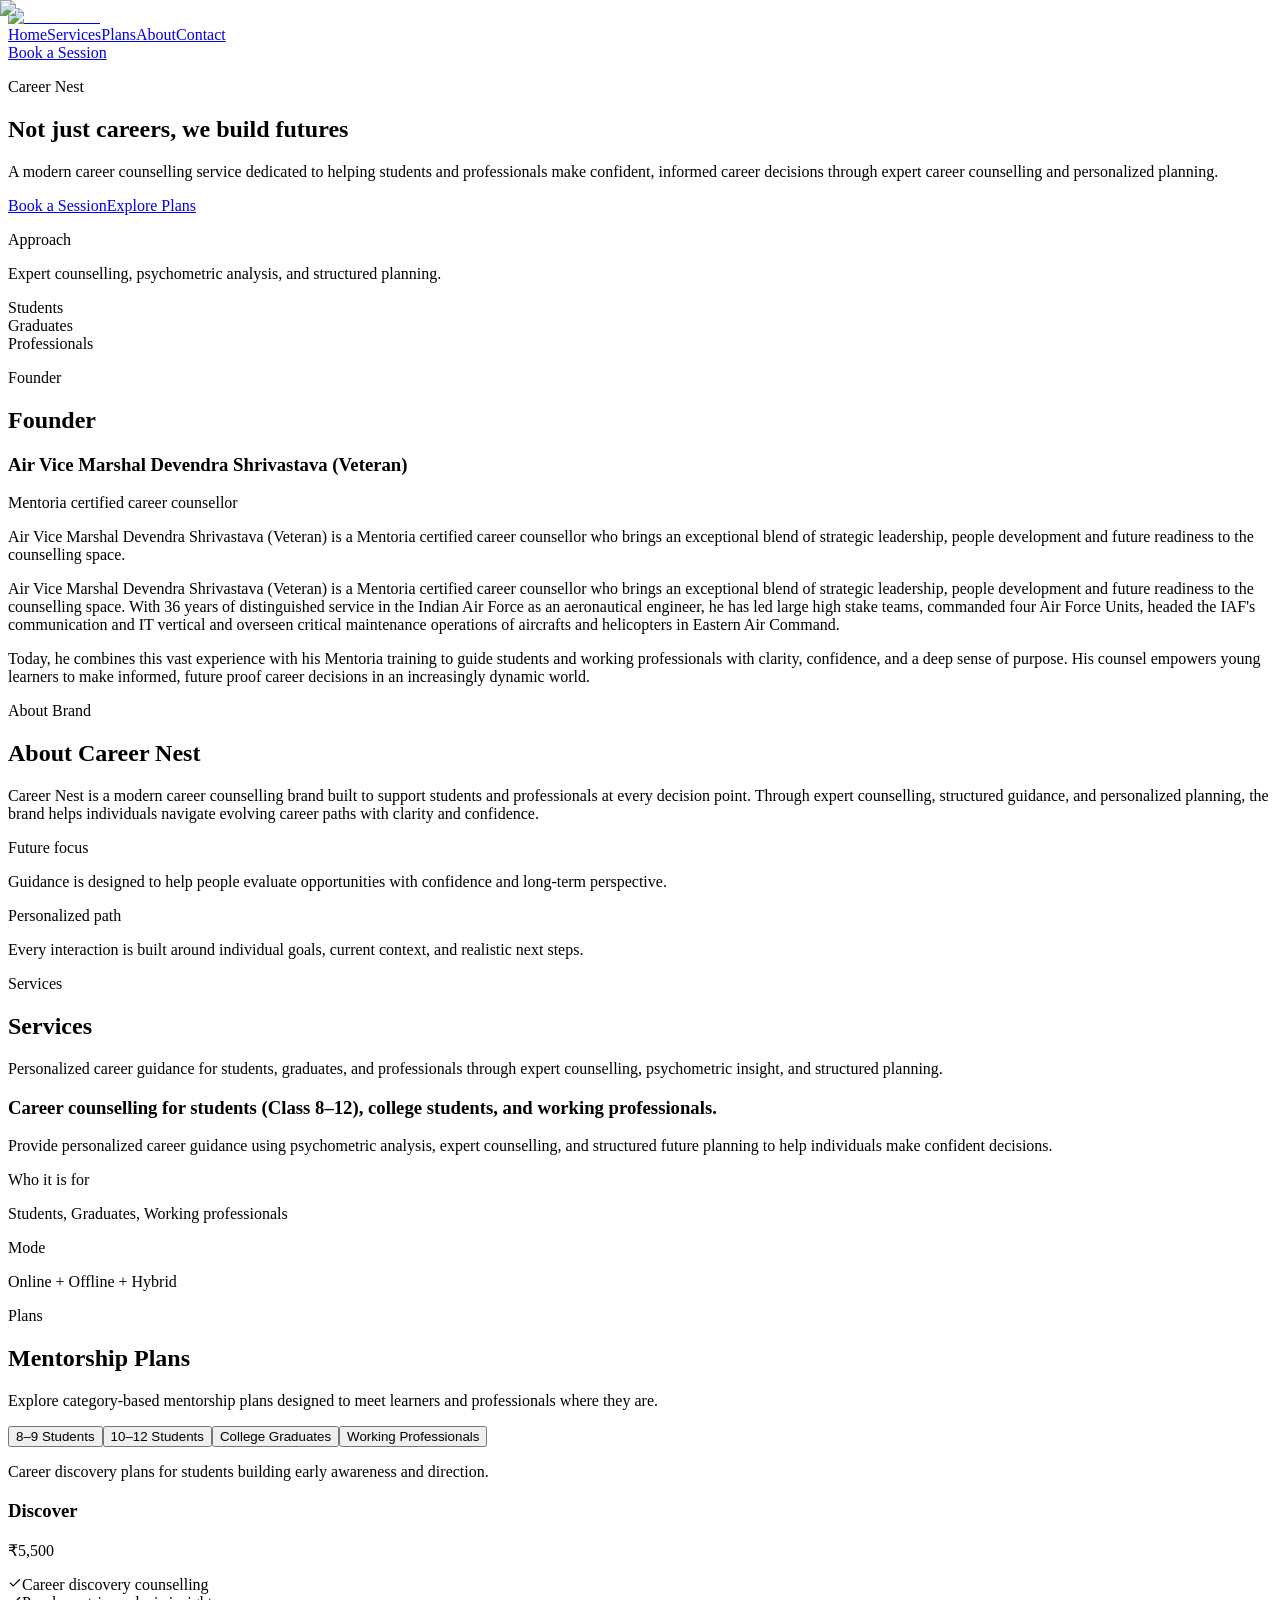
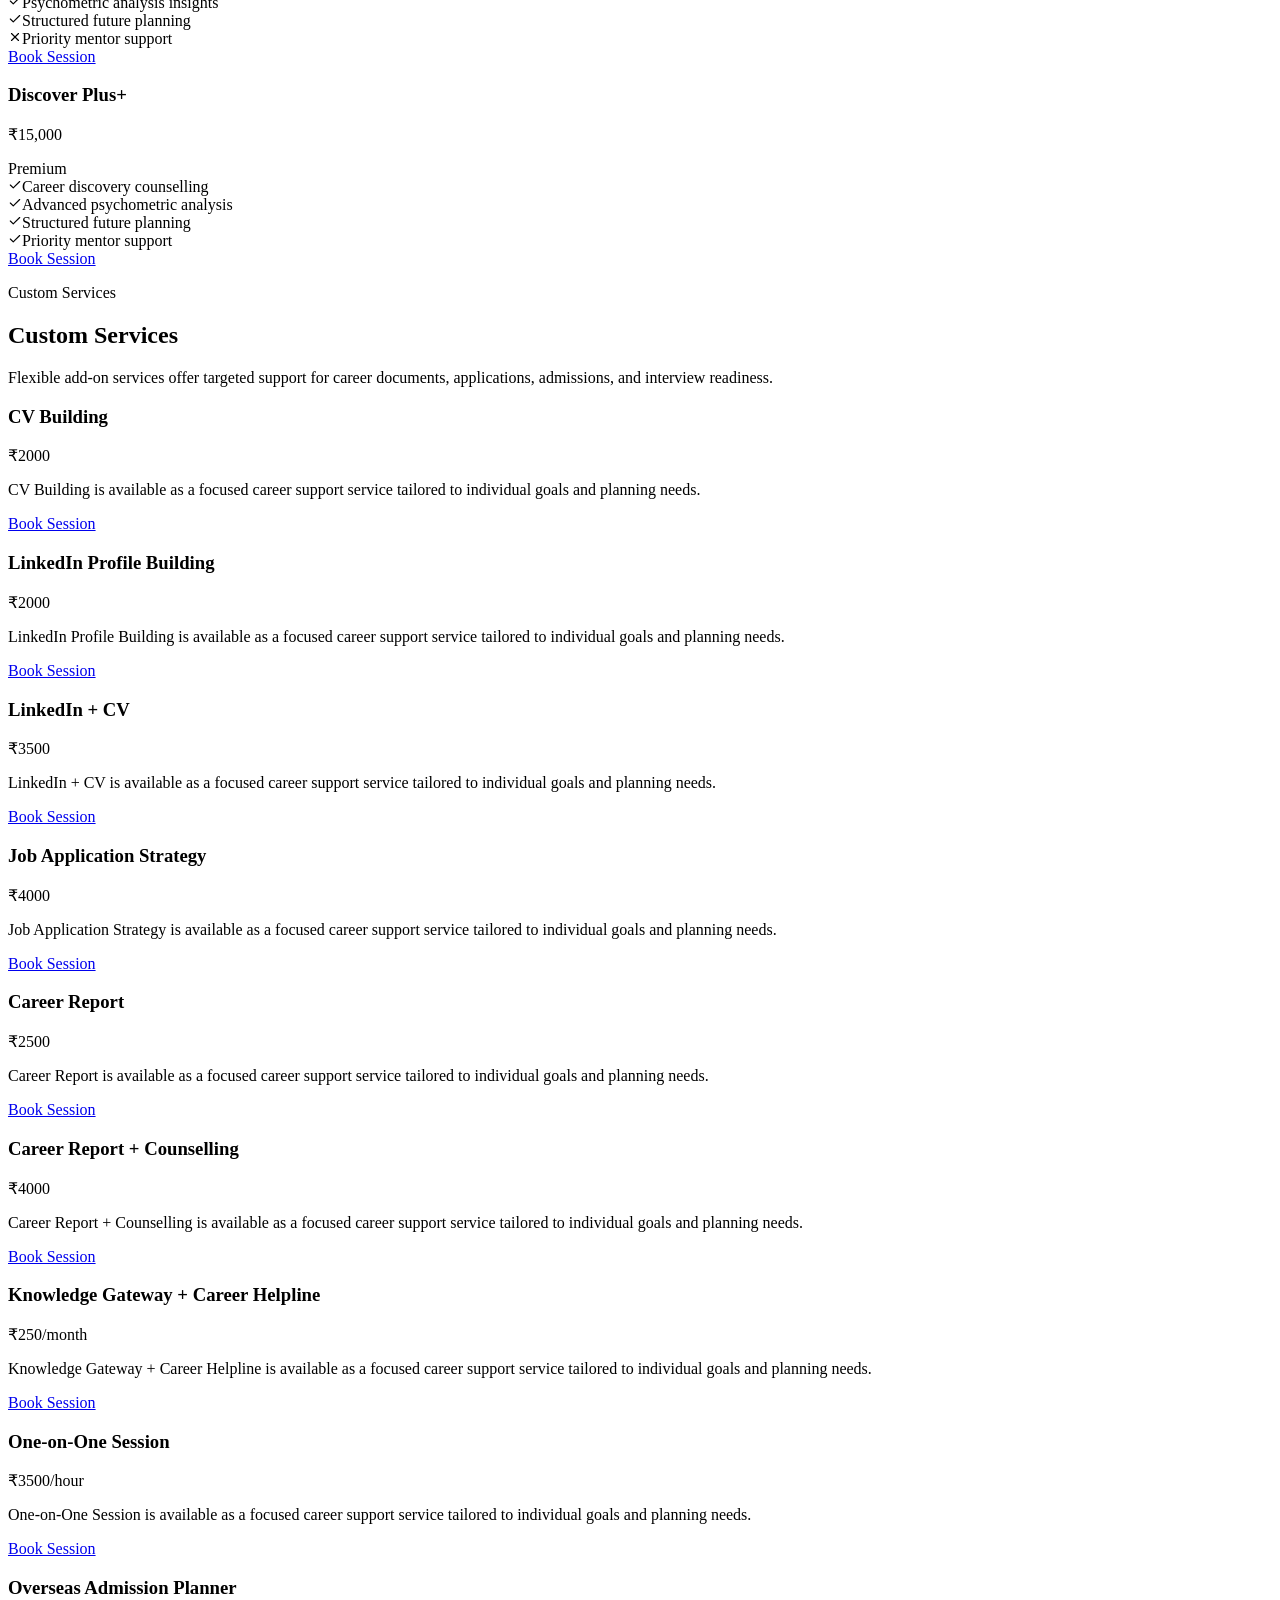
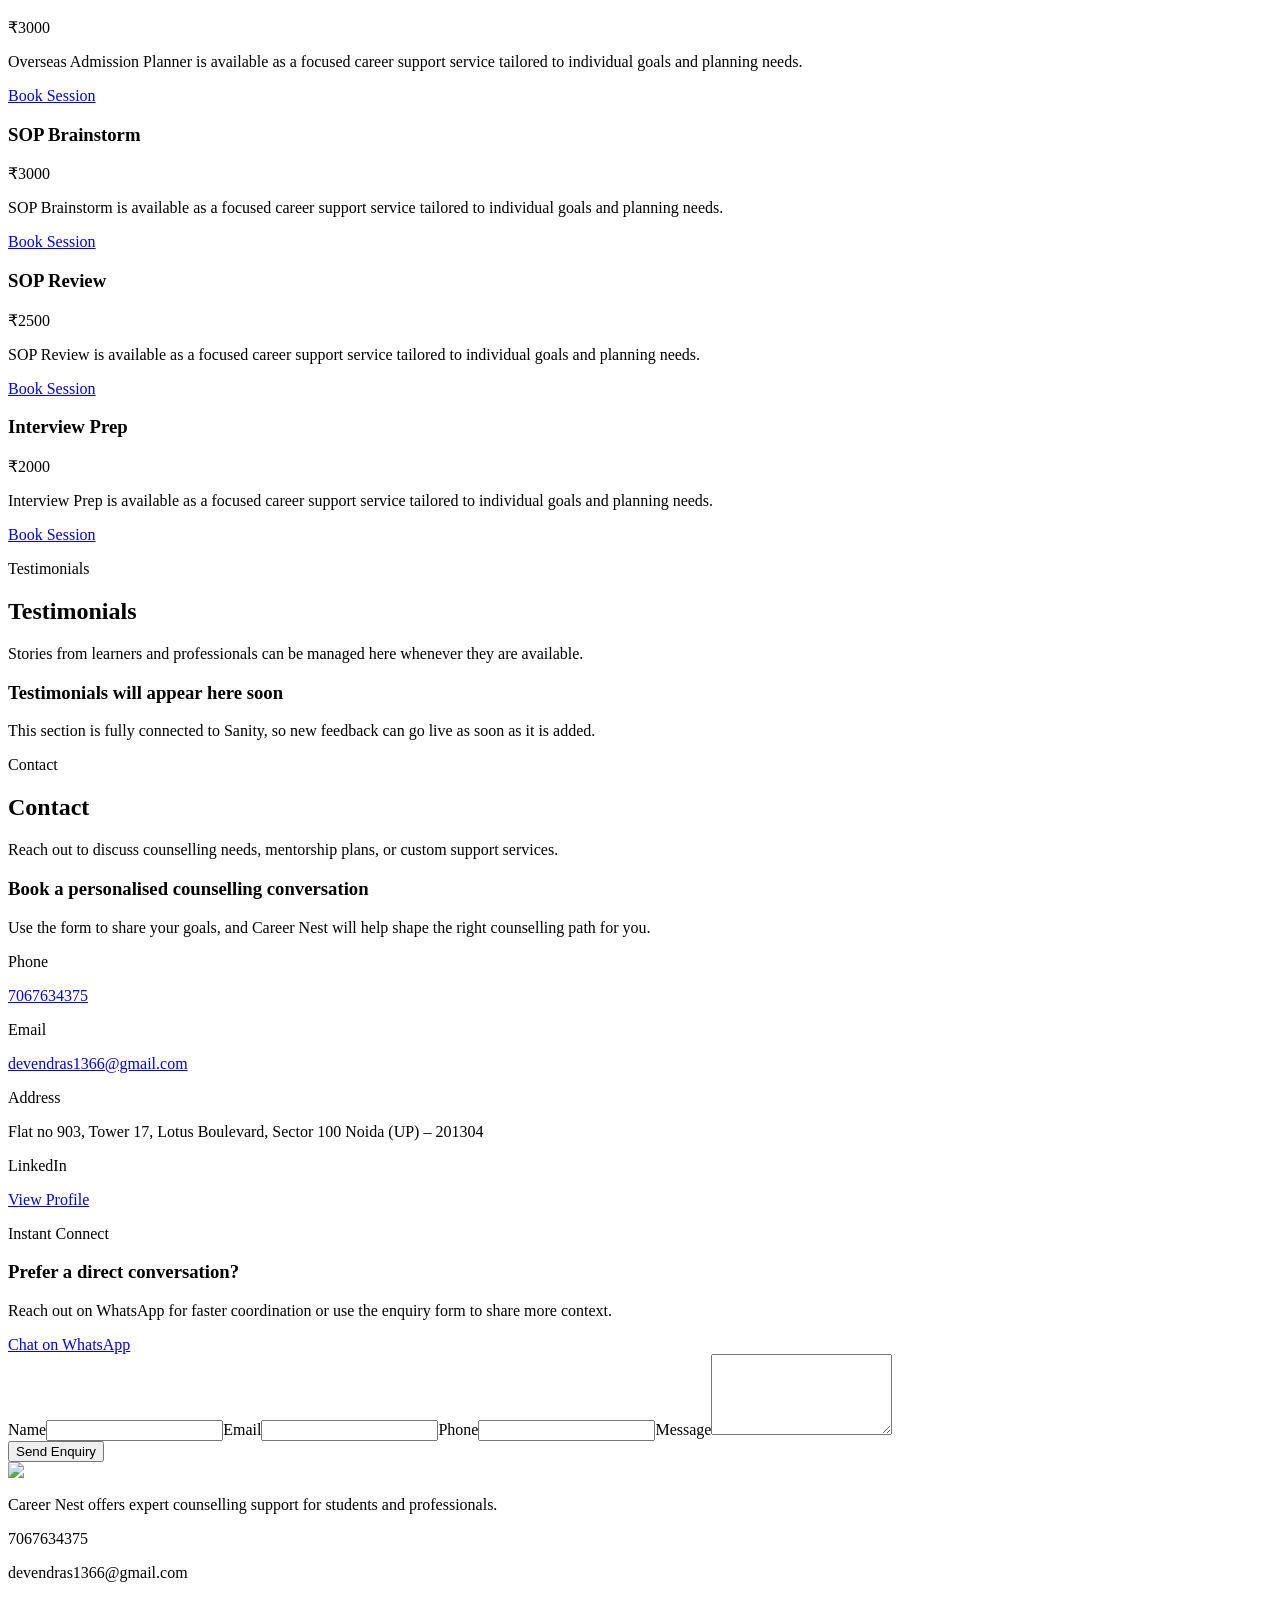
==== index.html @ d0117413 "Static site deployment" ====
<!DOCTYPE html><!--B1DgUNQYeYotXVJn_ZTr9--><html lang="en"><head><meta charSet="utf-8"/><meta name="viewport" content="width=device-width, initial-scale=1"/><link rel="stylesheet" href="/Devendra_Shrivastava/_next/static/css/67534e85b2f2e2b1.css" data-precedence="next"/><link rel="preload" as="script" fetchPriority="low" href="/Devendra_Shrivastava/_next/static/chunks/webpack-b76d876a69ff76ec.js"/><script src="/Devendra_Shrivastava/_next/static/chunks/4bd1b696-c023c6e3521b1417.js" async=""></script><script src="/Devendra_Shrivastava/_next/static/chunks/255-e828b25d6785ad7b.js" async=""></script><script src="/Devendra_Shrivastava/_next/static/chunks/main-app-40182776504b5897.js" async=""></script><script src="/Devendra_Shrivastava/_next/static/chunks/74-769a89a7a7b7288d.js" async=""></script><script src="/Devendra_Shrivastava/_next/static/chunks/app/page-d50bfcff6e06526d.js" async=""></script><title>Career Nest</title><meta name="description" content="Career Nest offers expert career counselling, mentorship plans, and future-ready guidance for students and professionals."/><script src="/Devendra_Shrivastava/_next/static/chunks/polyfills-42372ed130431b0a.js" noModule=""></script></head><body><div hidden=""><!--$--><!--/$--></div><main class="pb-6"><header class="sticky top-0 z-40 pt-4"><div class="container-shell"><div class="glass-panel flex items-center justify-between rounded-full px-5 py-4 md:px-7"><a class="flex items-center text-lg font-semibold tracking-[-0.03em] text-slate-900" href="#home"><img alt="Career Nest" loading="lazy" width="180" height="56" decoding="async" data-nimg="1" class="h-12 w-auto max-w-[180px] object-contain md:h-14 md:max-w-[220px]" style="color:transparent" src="https://cdn.sanity.io/images/fhu2bbrj/production/c8ca3ff01551557cf051b21b79d55ed5dcacaa1e-200x200.png?fit=max"/></a><nav class="hidden items-center gap-6 text-sm font-medium text-slate-600 md:flex"><a class="transition hover:text-indigo-600" href="#home">Home</a><a class="transition hover:text-indigo-600" href="#services">Services</a><a class="transition hover:text-indigo-600" href="#plans">Plans</a><a class="transition hover:text-indigo-600" href="#about">About</a><a class="transition hover:text-indigo-600" href="#contact">Contact</a></nav><a class="inline-flex items-center justify-center rounded-full px-6 py-3 text-sm font-semibold transition duration-300 bg-indigo-600 text-white shadow-[0_14px_30px_rgba(79,70,229,0.3)] hover:bg-indigo-700 hidden md:inline-flex" href="#contact">Book a Session</a></div></div></header><section id="home" class="container-shell pt-12 pb-14 md:pt-20 md:pb-24"><div class="relative overflow-hidden rounded-[2rem] border border-white/70 bg-white/80 px-6 py-14 shadow-[0_25px_100px_rgba(79,70,229,0.15)] backdrop-blur-xl md:px-12 md:py-20"><div class="absolute inset-x-0 top-0 h-px bg-gradient-to-r from-transparent via-indigo-300 to-transparent"></div><div class="absolute -top-24 right-0 h-52 w-52 rounded-full bg-indigo-200/50 blur-3xl"></div><div class="absolute bottom-0 left-0 h-48 w-48 rounded-full bg-sky-200/50 blur-3xl"></div><div class="relative grid gap-10 lg:grid-cols-[1.25fr_0.75fr] lg:items-end"><div class="max-w-3xl"><p class="mb-5 text-sm font-semibold uppercase tracking-[0.28em] text-indigo-600">Career Nest</p><h1 class="max-w-4xl text-4xl font-semibold tracking-[-0.06em] text-slate-950 md:text-6xl">Not just careers, we build futures</h1><p class="section-copy mt-6 max-w-2xl text-lg">A modern career counselling service dedicated to helping students and professionals make confident, informed career decisions through expert career counselling and personalized planning.</p><div class="mt-8 flex flex-wrap gap-4"><a class="inline-flex items-center justify-center rounded-full px-6 py-3 text-sm font-semibold transition duration-300 bg-indigo-600 text-white shadow-[0_14px_30px_rgba(79,70,229,0.3)] hover:bg-indigo-700" href="#contact">Book a Session</a><a class="inline-flex items-center justify-center rounded-full px-6 py-3 text-sm font-semibold transition duration-300 border border-slate-200 bg-white/85 text-slate-700 hover:border-indigo-200 hover:text-indigo-700" href="#plans">Explore Plans</a></div></div><div class="grid gap-4"><div class="glass-panel rounded-[1.75rem] p-6"><p class="text-sm font-medium uppercase tracking-[0.24em] text-slate-500">Approach</p><p class="mt-3 text-2xl font-semibold tracking-[-0.04em] text-slate-900">Expert counselling, psychometric analysis, and structured planning.</p></div><div class="grid gap-4 sm:grid-cols-3"><div class="glass-panel rounded-[1.5rem] p-5 text-center text-sm font-medium text-slate-700">Students</div><div class="glass-panel rounded-[1.5rem] p-5 text-center text-sm font-medium text-slate-700">Graduates</div><div class="glass-panel rounded-[1.5rem] p-5 text-center text-sm font-medium text-slate-700">Professionals</div></div></div></div></div></section><section id="about" class="container-shell py-10 md:py-16"><div class="grid gap-8 lg:grid-cols-[0.8fr_1.2fr] lg:items-start"><div class="glass-panel overflow-hidden rounded-[2rem] p-4"><div class="relative flex min-h-[380px] items-center justify-center overflow-hidden rounded-[1.6rem] bg-white p-4 md:min-h-[520px]"><img alt="Air Vice Marshal Devendra Shrivastava (Veteran)" loading="lazy" decoding="async" data-nimg="fill" class="object-contain" style="position:absolute;height:100%;width:100%;left:0;top:0;right:0;bottom:0;color:transparent" src="https://cdn.sanity.io/images/fhu2bbrj/production/f8fbd63fd724e8ffe3a815c12df5abc36e226132-360x480.jpg?rect=0,38,360,405&amp;w=800&amp;h=900&amp;fit=crop"/></div></div><div class="glass-panel rounded-[2rem] p-8 md:p-10"><div class="max-w-3xl"><p class="mb-4 text-sm font-semibold uppercase tracking-[0.28em] text-indigo-600">Founder</p><h2 class="section-title">Founder</h2></div><h3 class="mt-8 text-3xl font-semibold tracking-[-0.04em] text-slate-950">Air Vice Marshal Devendra Shrivastava (Veteran)</h3><p class="mt-3 text-base font-medium text-indigo-700">Mentoria certified career counsellor</p><p class="section-copy mt-5">Air Vice Marshal Devendra Shrivastava (Veteran) is a Mentoria certified career counsellor who brings an exceptional blend of strategic leadership, people development and future readiness to the counselling space.</p><div class="mt-6 space-y-4 leading-7 text-slate-700"><p>Air Vice Marshal Devendra Shrivastava (Veteran) is a Mentoria certified career counsellor who brings an exceptional blend of strategic leadership, people development and future readiness to the counselling space. With 36 years of distinguished service in the Indian Air Force as an aeronautical engineer, he has led large high stake teams, commanded four Air Force Units, headed the IAF&#x27;s communication and IT vertical and overseen critical maintenance operations of aircrafts and helicopters in Eastern Air Command.</p><p>Today, he combines this vast experience with his Mentoria training to guide students and working professionals with clarity, confidence, and a deep sense of purpose. His counsel empowers young learners to make informed, future proof career decisions in an increasingly dynamic world.</p></div></div></div></section><section id="about" class="container-shell py-10 md:py-16"><div class="glass-panel grid gap-8 rounded-[2rem] p-8 md:grid-cols-[0.95fr_1.05fr] md:p-10"><div class="max-w-3xl"><p class="mb-4 text-sm font-semibold uppercase tracking-[0.28em] text-indigo-600">About Brand</p><h2 class="section-title">About Career Nest</h2><p class="section-copy mt-5">Career Nest is a modern career counselling brand built to support students and professionals at every decision point. Through expert counselling, structured guidance, and personalized planning, the brand helps individuals navigate evolving career paths with clarity and confidence.</p></div><div class="grid gap-4 md:grid-cols-2"><div class="rounded-[1.5rem] border border-slate-200/80 bg-white/80 p-6"><p class="text-sm font-semibold uppercase tracking-[0.22em] text-indigo-600">Future focus</p><p class="section-copy mt-3">Guidance is designed to help people evaluate opportunities with confidence and long-term perspective.</p></div><div class="rounded-[1.5rem] border border-slate-200/80 bg-white/80 p-6"><p class="text-sm font-semibold uppercase tracking-[0.22em] text-indigo-600">Personalized path</p><p class="section-copy mt-3">Every interaction is built around individual goals, current context, and realistic next steps.</p></div></div></div></section><section id="services" class="container-shell py-10 md:py-16"><div class="max-w-3xl"><p class="mb-4 text-sm font-semibold uppercase tracking-[0.28em] text-indigo-600">Services</p><h2 class="section-title">Services</h2><p class="section-copy mt-5">Personalized career guidance for students, graduates, and professionals through expert counselling, psychometric insight, and structured planning.</p></div><div class="mt-8 grid gap-6"><article class="glass-panel rounded-[2rem] p-7 md:p-9"><div class="grid gap-8 lg:grid-cols-[1.4fr_0.6fr]"><div><h3 class="text-2xl font-semibold tracking-[-0.04em] text-slate-950">Career counselling for students (Class 8–12), college students, and working professionals.</h3><p class="section-copy mt-4">Provide personalized career guidance using psychometric analysis, expert counselling, and structured future planning to help individuals make confident decisions.</p></div><div class="grid gap-4 sm:grid-cols-2 lg:grid-cols-1"><div class="rounded-[1.4rem] border border-slate-200/80 bg-white/85 p-5"><p class="text-sm font-semibold uppercase tracking-[0.22em] text-slate-500">Who it is for</p><p class="mt-3 text-base font-medium text-slate-900">Students, Graduates, Working professionals</p></div><div class="rounded-[1.4rem] border border-slate-200/80 bg-white/85 p-5"><p class="text-sm font-semibold uppercase tracking-[0.22em] text-slate-500">Mode</p><p class="mt-3 text-base font-medium text-slate-900">Online + Offline + Hybrid</p></div></div></div></article></div></section><section id="plans" class="container-shell py-10 md:py-16"><div class="max-w-3xl"><p class="mb-4 text-sm font-semibold uppercase tracking-[0.28em] text-indigo-600">Plans</p><h2 class="section-title">Mentorship Plans</h2><p class="section-copy mt-5">Explore category-based mentorship plans designed to meet learners and professionals where they are.</p></div><div class="mt-8 flex flex-wrap gap-3"><button type="button" class="rounded-full border px-5 py-3 text-sm font-semibold transition border-indigo-600 bg-indigo-600 text-white shadow-[0_14px_30px_rgba(79,70,229,0.25)]">8–9 Students</button><button type="button" class="rounded-full border px-5 py-3 text-sm font-semibold transition border-slate-200 bg-white/80 text-slate-700 hover:border-indigo-200 hover:text-indigo-700">10–12 Students</button><button type="button" class="rounded-full border px-5 py-3 text-sm font-semibold transition border-slate-200 bg-white/80 text-slate-700 hover:border-indigo-200 hover:text-indigo-700">College Graduates</button><button type="button" class="rounded-full border px-5 py-3 text-sm font-semibold transition border-slate-200 bg-white/80 text-slate-700 hover:border-indigo-200 hover:text-indigo-700">Working Professionals</button></div><div class="mt-6 rounded-[2rem] border border-slate-200/70 bg-white/70 p-6 shadow-[0_18px_50px_rgba(79,70,229,0.12)] md:p-8"><p class="section-copy mb-6 max-w-2xl">Career discovery plans for students building early awareness and direction.</p><div class="grid gap-6 lg:grid-cols-2"><article class="rounded-[1.75rem] border p-6 transition md:p-7 border-slate-200/80 bg-white/90 text-slate-900"><div class="flex items-start justify-between gap-4"><div><h3 class="text-2xl font-semibold tracking-[-0.04em]">Discover</h3><p class="mt-3 text-3xl font-semibold tracking-[-0.05em]">₹5,500</p></div></div><div class="mt-6 space-y-3"><div class="flex items-start gap-3"><span class="mt-0.5 flex h-6 w-6 items-center justify-center rounded-full bg-emerald-500/15 text-emerald-500"><svg xmlns="http://www.w3.org/2000/svg" width="14" height="14" viewBox="0 0 24 24" fill="none" stroke="currentColor" stroke-width="2" stroke-linecap="round" stroke-linejoin="round" class="lucide lucide-check" aria-hidden="true"><path d="M20 6 9 17l-5-5"></path></svg></span><span class="text-sm leading-6 text-slate-600">Career discovery counselling</span></div><div class="flex items-start gap-3"><span class="mt-0.5 flex h-6 w-6 items-center justify-center rounded-full bg-emerald-500/15 text-emerald-500"><svg xmlns="http://www.w3.org/2000/svg" width="14" height="14" viewBox="0 0 24 24" fill="none" stroke="currentColor" stroke-width="2" stroke-linecap="round" stroke-linejoin="round" class="lucide lucide-check" aria-hidden="true"><path d="M20 6 9 17l-5-5"></path></svg></span><span class="text-sm leading-6 text-slate-600">Psychometric analysis insights</span></div><div class="flex items-start gap-3"><span class="mt-0.5 flex h-6 w-6 items-center justify-center rounded-full bg-emerald-500/15 text-emerald-500"><svg xmlns="http://www.w3.org/2000/svg" width="14" height="14" viewBox="0 0 24 24" fill="none" stroke="currentColor" stroke-width="2" stroke-linecap="round" stroke-linejoin="round" class="lucide lucide-check" aria-hidden="true"><path d="M20 6 9 17l-5-5"></path></svg></span><span class="text-sm leading-6 text-slate-600">Structured future planning</span></div><div class="flex items-start gap-3"><span class="mt-0.5 flex h-6 w-6 items-center justify-center rounded-full bg-rose-500/15 text-rose-500"><svg xmlns="http://www.w3.org/2000/svg" width="14" height="14" viewBox="0 0 24 24" fill="none" stroke="currentColor" stroke-width="2" stroke-linecap="round" stroke-linejoin="round" class="lucide lucide-x" aria-hidden="true"><path d="M18 6 6 18"></path><path d="m6 6 12 12"></path></svg></span><span class="text-sm leading-6 text-slate-600">Priority mentor support</span></div></div><a class="inline-flex items-center justify-center rounded-full px-6 py-3 text-sm font-semibold transition duration-300 bg-indigo-600 text-white shadow-[0_14px_30px_rgba(79,70,229,0.3)] hover:bg-indigo-700 mt-8 w-full" href="#contact">Book Session</a></article><article class="rounded-[1.75rem] border p-6 transition md:p-7 border-indigo-500 bg-gradient-to-b from-indigo-600 to-indigo-500 text-white shadow-[0_20px_50px_rgba(79,70,229,0.35)]"><div class="flex items-start justify-between gap-4"><div><h3 class="text-2xl font-semibold tracking-[-0.04em]">Discover Plus+</h3><p class="mt-3 text-3xl font-semibold tracking-[-0.05em]">₹15,000</p></div><span class="rounded-full bg-white/18 px-3 py-1 text-xs font-semibold uppercase tracking-[0.22em] text-white">Premium</span></div><div class="mt-6 space-y-3"><div class="flex items-start gap-3"><span class="mt-0.5 flex h-6 w-6 items-center justify-center rounded-full bg-emerald-500/15 text-emerald-500"><svg xmlns="http://www.w3.org/2000/svg" width="14" height="14" viewBox="0 0 24 24" fill="none" stroke="currentColor" stroke-width="2" stroke-linecap="round" stroke-linejoin="round" class="lucide lucide-check" aria-hidden="true"><path d="M20 6 9 17l-5-5"></path></svg></span><span class="text-sm leading-6 text-white/88">Career discovery counselling</span></div><div class="flex items-start gap-3"><span class="mt-0.5 flex h-6 w-6 items-center justify-center rounded-full bg-emerald-500/15 text-emerald-500"><svg xmlns="http://www.w3.org/2000/svg" width="14" height="14" viewBox="0 0 24 24" fill="none" stroke="currentColor" stroke-width="2" stroke-linecap="round" stroke-linejoin="round" class="lucide lucide-check" aria-hidden="true"><path d="M20 6 9 17l-5-5"></path></svg></span><span class="text-sm leading-6 text-white/88">Advanced psychometric analysis</span></div><div class="flex items-start gap-3"><span class="mt-0.5 flex h-6 w-6 items-center justify-center rounded-full bg-emerald-500/15 text-emerald-500"><svg xmlns="http://www.w3.org/2000/svg" width="14" height="14" viewBox="0 0 24 24" fill="none" stroke="currentColor" stroke-width="2" stroke-linecap="round" stroke-linejoin="round" class="lucide lucide-check" aria-hidden="true"><path d="M20 6 9 17l-5-5"></path></svg></span><span class="text-sm leading-6 text-white/88">Structured future planning</span></div><div class="flex items-start gap-3"><span class="mt-0.5 flex h-6 w-6 items-center justify-center rounded-full bg-emerald-500/15 text-emerald-500"><svg xmlns="http://www.w3.org/2000/svg" width="14" height="14" viewBox="0 0 24 24" fill="none" stroke="currentColor" stroke-width="2" stroke-linecap="round" stroke-linejoin="round" class="lucide lucide-check" aria-hidden="true"><path d="M20 6 9 17l-5-5"></path></svg></span><span class="text-sm leading-6 text-white/88">Priority mentor support</span></div></div><a class="inline-flex items-center justify-center rounded-full px-6 py-3 text-sm font-semibold transition duration-300 border border-slate-200 bg-white/85 text-slate-700 hover:border-indigo-200 hover:text-indigo-700 mt-8 w-full border-white/25 bg-white text-indigo-700 hover:bg-indigo-50" href="#contact">Book Session</a></article></div></div></section><section class="container-shell py-10 md:py-16"><div class="max-w-3xl"><p class="mb-4 text-sm font-semibold uppercase tracking-[0.28em] text-indigo-600">Custom Services</p><h2 class="section-title">Custom Services</h2><p class="section-copy mt-5">Flexible add-on services offer targeted support for career documents, applications, admissions, and interview readiness.</p></div><div class="mt-8 grid gap-5 md:grid-cols-2 xl:grid-cols-3"><article class="glass-panel rounded-[1.7rem] p-6"><div class="flex items-start justify-between gap-4"><h3 class="text-xl font-semibold tracking-[-0.03em] text-slate-950">CV Building</h3><span class="rounded-full bg-indigo-50 px-3 py-1 text-sm font-semibold text-indigo-700">₹2000</span></div><p class="section-copy mt-4 min-h-24">CV Building is available as a focused career support service tailored to individual goals and planning needs.</p><a class="inline-flex items-center justify-center rounded-full px-6 py-3 text-sm font-semibold transition duration-300 bg-indigo-600 text-white shadow-[0_14px_30px_rgba(79,70,229,0.3)] hover:bg-indigo-700 mt-6 w-full" href="#contact">Book Session</a></article><article class="glass-panel rounded-[1.7rem] p-6"><div class="flex items-start justify-between gap-4"><h3 class="text-xl font-semibold tracking-[-0.03em] text-slate-950">LinkedIn Profile Building</h3><span class="rounded-full bg-indigo-50 px-3 py-1 text-sm font-semibold text-indigo-700">₹2000</span></div><p class="section-copy mt-4 min-h-24">LinkedIn Profile Building is available as a focused career support service tailored to individual goals and planning needs.</p><a class="inline-flex items-center justify-center rounded-full px-6 py-3 text-sm font-semibold transition duration-300 bg-indigo-600 text-white shadow-[0_14px_30px_rgba(79,70,229,0.3)] hover:bg-indigo-700 mt-6 w-full" href="#contact">Book Session</a></article><article class="glass-panel rounded-[1.7rem] p-6"><div class="flex items-start justify-between gap-4"><h3 class="text-xl font-semibold tracking-[-0.03em] text-slate-950">LinkedIn + CV</h3><span class="rounded-full bg-indigo-50 px-3 py-1 text-sm font-semibold text-indigo-700">₹3500</span></div><p class="section-copy mt-4 min-h-24">LinkedIn + CV is available as a focused career support service tailored to individual goals and planning needs.</p><a class="inline-flex items-center justify-center rounded-full px-6 py-3 text-sm font-semibold transition duration-300 bg-indigo-600 text-white shadow-[0_14px_30px_rgba(79,70,229,0.3)] hover:bg-indigo-700 mt-6 w-full" href="#contact">Book Session</a></article><article class="glass-panel rounded-[1.7rem] p-6"><div class="flex items-start justify-between gap-4"><h3 class="text-xl font-semibold tracking-[-0.03em] text-slate-950">Job Application Strategy</h3><span class="rounded-full bg-indigo-50 px-3 py-1 text-sm font-semibold text-indigo-700">₹4000</span></div><p class="section-copy mt-4 min-h-24">Job Application Strategy is available as a focused career support service tailored to individual goals and planning needs.</p><a class="inline-flex items-center justify-center rounded-full px-6 py-3 text-sm font-semibold transition duration-300 bg-indigo-600 text-white shadow-[0_14px_30px_rgba(79,70,229,0.3)] hover:bg-indigo-700 mt-6 w-full" href="#contact">Book Session</a></article><article class="glass-panel rounded-[1.7rem] p-6"><div class="flex items-start justify-between gap-4"><h3 class="text-xl font-semibold tracking-[-0.03em] text-slate-950">Career Report</h3><span class="rounded-full bg-indigo-50 px-3 py-1 text-sm font-semibold text-indigo-700">₹2500</span></div><p class="section-copy mt-4 min-h-24">Career Report is available as a focused career support service tailored to individual goals and planning needs.</p><a class="inline-flex items-center justify-center rounded-full px-6 py-3 text-sm font-semibold transition duration-300 bg-indigo-600 text-white shadow-[0_14px_30px_rgba(79,70,229,0.3)] hover:bg-indigo-700 mt-6 w-full" href="#contact">Book Session</a></article><article class="glass-panel rounded-[1.7rem] p-6"><div class="flex items-start justify-between gap-4"><h3 class="text-xl font-semibold tracking-[-0.03em] text-slate-950">Career Report + Counselling</h3><span class="rounded-full bg-indigo-50 px-3 py-1 text-sm font-semibold text-indigo-700">₹4000</span></div><p class="section-copy mt-4 min-h-24">Career Report + Counselling is available as a focused career support service tailored to individual goals and planning needs.</p><a class="inline-flex items-center justify-center rounded-full px-6 py-3 text-sm font-semibold transition duration-300 bg-indigo-600 text-white shadow-[0_14px_30px_rgba(79,70,229,0.3)] hover:bg-indigo-700 mt-6 w-full" href="#contact">Book Session</a></article><article class="glass-panel rounded-[1.7rem] p-6"><div class="flex items-start justify-between gap-4"><h3 class="text-xl font-semibold tracking-[-0.03em] text-slate-950">Knowledge Gateway + Career Helpline</h3><span class="rounded-full bg-indigo-50 px-3 py-1 text-sm font-semibold text-indigo-700">₹250/month</span></div><p class="section-copy mt-4 min-h-24">Knowledge Gateway + Career Helpline is available as a focused career support service tailored to individual goals and planning needs.</p><a class="inline-flex items-center justify-center rounded-full px-6 py-3 text-sm font-semibold transition duration-300 bg-indigo-600 text-white shadow-[0_14px_30px_rgba(79,70,229,0.3)] hover:bg-indigo-700 mt-6 w-full" href="#contact">Book Session</a></article><article class="glass-panel rounded-[1.7rem] p-6"><div class="flex items-start justify-between gap-4"><h3 class="text-xl font-semibold tracking-[-0.03em] text-slate-950">One-on-One Session</h3><span class="rounded-full bg-indigo-50 px-3 py-1 text-sm font-semibold text-indigo-700">₹3500/hour</span></div><p class="section-copy mt-4 min-h-24">One-on-One Session is available as a focused career support service tailored to individual goals and planning needs.</p><a class="inline-flex items-center justify-center rounded-full px-6 py-3 text-sm font-semibold transition duration-300 bg-indigo-600 text-white shadow-[0_14px_30px_rgba(79,70,229,0.3)] hover:bg-indigo-700 mt-6 w-full" href="#contact">Book Session</a></article><article class="glass-panel rounded-[1.7rem] p-6"><div class="flex items-start justify-between gap-4"><h3 class="text-xl font-semibold tracking-[-0.03em] text-slate-950">Overseas Admission Planner</h3><span class="rounded-full bg-indigo-50 px-3 py-1 text-sm font-semibold text-indigo-700">₹3000</span></div><p class="section-copy mt-4 min-h-24">Overseas Admission Planner is available as a focused career support service tailored to individual goals and planning needs.</p><a class="inline-flex items-center justify-center rounded-full px-6 py-3 text-sm font-semibold transition duration-300 bg-indigo-600 text-white shadow-[0_14px_30px_rgba(79,70,229,0.3)] hover:bg-indigo-700 mt-6 w-full" href="#contact">Book Session</a></article><article class="glass-panel rounded-[1.7rem] p-6"><div class="flex items-start justify-between gap-4"><h3 class="text-xl font-semibold tracking-[-0.03em] text-slate-950">SOP Brainstorm</h3><span class="rounded-full bg-indigo-50 px-3 py-1 text-sm font-semibold text-indigo-700">₹3000</span></div><p class="section-copy mt-4 min-h-24">SOP Brainstorm is available as a focused career support service tailored to individual goals and planning needs.</p><a class="inline-flex items-center justify-center rounded-full px-6 py-3 text-sm font-semibold transition duration-300 bg-indigo-600 text-white shadow-[0_14px_30px_rgba(79,70,229,0.3)] hover:bg-indigo-700 mt-6 w-full" href="#contact">Book Session</a></article><article class="glass-panel rounded-[1.7rem] p-6"><div class="flex items-start justify-between gap-4"><h3 class="text-xl font-semibold tracking-[-0.03em] text-slate-950">SOP Review</h3><span class="rounded-full bg-indigo-50 px-3 py-1 text-sm font-semibold text-indigo-700">₹2500</span></div><p class="section-copy mt-4 min-h-24">SOP Review is available as a focused career support service tailored to individual goals and planning needs.</p><a class="inline-flex items-center justify-center rounded-full px-6 py-3 text-sm font-semibold transition duration-300 bg-indigo-600 text-white shadow-[0_14px_30px_rgba(79,70,229,0.3)] hover:bg-indigo-700 mt-6 w-full" href="#contact">Book Session</a></article><article class="glass-panel rounded-[1.7rem] p-6"><div class="flex items-start justify-between gap-4"><h3 class="text-xl font-semibold tracking-[-0.03em] text-slate-950">Interview Prep</h3><span class="rounded-full bg-indigo-50 px-3 py-1 text-sm font-semibold text-indigo-700">₹2000</span></div><p class="section-copy mt-4 min-h-24">Interview Prep is available as a focused career support service tailored to individual goals and planning needs.</p><a class="inline-flex items-center justify-center rounded-full px-6 py-3 text-sm font-semibold transition duration-300 bg-indigo-600 text-white shadow-[0_14px_30px_rgba(79,70,229,0.3)] hover:bg-indigo-700 mt-6 w-full" href="#contact">Book Session</a></article></div></section><section class="container-shell py-10 md:py-16"><div class="mx-auto max-w-3xl text-center"><p class="mb-4 text-sm font-semibold uppercase tracking-[0.28em] text-indigo-600">Testimonials</p><h2 class="section-title">Testimonials</h2><p class="section-copy mt-5">Stories from learners and professionals can be managed here whenever they are available.</p></div><div class="glass-panel mx-auto mt-8 max-w-3xl rounded-[2rem] px-8 py-14 text-center"><h3 class="text-2xl font-semibold tracking-[-0.04em] text-slate-950">Testimonials will appear here soon</h3><p class="section-copy mt-4">This section is fully connected to Sanity, so new feedback can go live as soon as it is added.</p></div></section><section id="contact" class="container-shell py-10 md:py-16"><div class="max-w-3xl"><p class="mb-4 text-sm font-semibold uppercase tracking-[0.28em] text-indigo-600">Contact</p><h2 class="section-title">Contact</h2><p class="section-copy mt-5">Reach out to discuss counselling needs, mentorship plans, or custom support services.</p></div><div class="mt-8 grid gap-6 xl:grid-cols-[0.78fr_1.22fr]"><div class="glass-panel rounded-[2rem] p-7 md:p-8"><h3 class="text-2xl font-semibold tracking-[-0.04em] text-slate-950">Book a personalised counselling conversation</h3><p class="section-copy mt-4">Use the form to share your goals, and Career Nest will help shape the right counselling path for you.</p><div class="mt-8 space-y-5"><div><p class="text-sm font-semibold uppercase tracking-[0.22em] text-slate-500">Phone</p><a class="mt-2 inline-block text-lg font-medium text-slate-900" href="tel:7067634375">7067634375</a></div><div><p class="text-sm font-semibold uppercase tracking-[0.22em] text-slate-500">Email</p><a class="mt-2 inline-block text-lg font-medium text-slate-900" href="mailto:devendras1366@gmail.com">devendras1366@gmail.com</a></div><div><p class="text-sm font-semibold uppercase tracking-[0.22em] text-slate-500">Address</p><p class="mt-2 text-lg font-medium leading-8 text-slate-900">Flat no 903, Tower 17, Lotus Boulevard, Sector 100 Noida (UP) – 201304</p></div><div><p class="text-sm font-semibold uppercase tracking-[0.22em] text-slate-500">LinkedIn</p><a class="mt-2 inline-block text-lg font-medium text-indigo-700" href="https://www.linkedin.com/in/air-vice-marshal-devendra-shrivastava-604b6917">View Profile</a></div></div></div><div class="grid gap-6 lg:grid-cols-[0.78fr_1.22fr]"><div class="glass-panel rounded-[2rem] p-7 md:p-8"><p class="text-sm font-semibold uppercase tracking-[0.24em] text-indigo-600">Instant Connect</p><h3 class="mt-4 text-3xl font-semibold tracking-[-0.05em] text-slate-950">Prefer a direct conversation?</h3><p class="section-copy mt-4">Reach out on WhatsApp for faster coordination or use the enquiry form to share more context.</p><a class="inline-flex items-center justify-center rounded-full px-6 py-3 text-sm font-semibold transition duration-300 bg-indigo-600 text-white shadow-[0_14px_30px_rgba(79,70,229,0.3)] hover:bg-indigo-700 mt-6" href="https://wa.me/917067634375?text=Hello%2C%20I%20would%20like%20to%20book%20a%20counselling%20session%20with%20Career%20Nest.">Chat on WhatsApp</a></div><form class="glass-panel rounded-[2rem] p-7 md:p-8"><div class="grid gap-5 md:grid-cols-2"><label class="text-sm font-medium text-slate-700">Name<input required="" class="mt-2 w-full rounded-2xl border border-slate-200 bg-white/90 px-4 py-3 outline-none transition focus:border-indigo-400" value=""/></label><label class="text-sm font-medium text-slate-700">Email<input required="" type="email" class="mt-2 w-full rounded-2xl border border-slate-200 bg-white/90 px-4 py-3 outline-none transition focus:border-indigo-400" value=""/></label><label class="text-sm font-medium text-slate-700 md:col-span-2">Phone<input required="" class="mt-2 w-full rounded-2xl border border-slate-200 bg-white/90 px-4 py-3 outline-none transition focus:border-indigo-400" value=""/></label><label class="text-sm font-medium text-slate-700 md:col-span-2">Message<textarea required="" rows="5" class="mt-2 w-full rounded-2xl border border-slate-200 bg-white/90 px-4 py-3 outline-none transition focus:border-indigo-400"></textarea></label></div><button type="submit" class="mt-6 inline-flex rounded-full bg-indigo-600 px-6 py-3 text-sm font-semibold text-white shadow-[0_14px_30px_rgba(79,70,229,0.3)] transition hover:bg-indigo-700">Send Enquiry</button></form></div></div></section><footer class="container-shell py-10 md:py-14"><div class="glass-panel flex flex-col gap-6 rounded-[2rem] px-7 py-8 md:flex-row md:items-end md:justify-between md:px-10"><div><div class="flex items-center"><img alt="Career Nest" loading="lazy" width="180" height="56" decoding="async" data-nimg="1" class="h-12 w-auto max-w-[180px] object-contain md:h-14 md:max-w-[220px]" style="color:transparent" src="https://cdn.sanity.io/images/fhu2bbrj/production/c8ca3ff01551557cf051b21b79d55ed5dcacaa1e-200x200.png?fit=max"/></div><p class="section-copy mt-3 max-w-xl">Career Nest offers expert counselling support for students and professionals.</p></div><div class="space-y-2 text-sm text-slate-600"><p>7067634375</p><p>devendras1366@gmail.com</p><a class="font-medium text-indigo-700" href="https://www.linkedin.com/in/air-vice-marshal-devendra-shrivastava-604b6917">LinkedIn</a></div></div></footer></main><!--$--><!--/$--><script src="/Devendra_Shrivastava/_next/static/chunks/webpack-b76d876a69ff76ec.js" id="_R_" async=""></script><script>(self.__next_f=self.__next_f||[]).push([0])</script><script>self.__next_f.push([1,"1:\"$Sreact.fragment\"\n2:I[9766,[],\"\"]\n3:I[8924,[],\"\"]\n5:I[4431,[],\"OutletBoundary\"]\n7:I[5278,[],\"AsyncMetadataOutlet\"]\n9:I[4431,[],\"ViewportBoundary\"]\nb:I[4431,[],\"MetadataBoundary\"]\nc:\"$Sreact.suspense\"\ne:I[7150,[],\"\"]\n:HL[\"/Devendra_Shrivastava/_next/static/css/67534e85b2f2e2b1.css\",\"style\"]\n"])</script><script>self.__next_f.push([1,"0:{\"P\":null,\"b\":\"B1DgUNQYeYotXVJn_ZTr9\",\"p\":\"/Devendra_Shrivastava\",\"c\":[\"\",\"\"],\"i\":false,\"f\":[[[\"\",{\"children\":[\"__PAGE__\",{}]},\"$undefined\",\"$undefined\",true],[\"\",[\"$\",\"$1\",\"c\",{\"children\":[[[\"$\",\"link\",\"0\",{\"rel\":\"stylesheet\",\"href\":\"/Devendra_Shrivastava/_next/static/css/67534e85b2f2e2b1.css\",\"precedence\":\"next\",\"crossOrigin\":\"$undefined\",\"nonce\":\"$undefined\"}]],[\"$\",\"html\",null,{\"lang\":\"en\",\"children\":[\"$\",\"body\",null,{\"children\":[\"$\",\"$L2\",null,{\"parallelRouterKey\":\"children\",\"error\":\"$undefined\",\"errorStyles\":\"$undefined\",\"errorScripts\":\"$undefined\",\"template\":[\"$\",\"$L3\",null,{}],\"templateStyles\":\"$undefined\",\"templateScripts\":\"$undefined\",\"notFound\":[[[\"$\",\"title\",null,{\"children\":\"404: This page could not be found.\"}],[\"$\",\"div\",null,{\"style\":{\"fontFamily\":\"system-ui,\\\"Segoe UI\\\",Roboto,Helvetica,Arial,sans-serif,\\\"Apple Color Emoji\\\",\\\"Segoe UI Emoji\\\"\",\"height\":\"100vh\",\"textAlign\":\"center\",\"display\":\"flex\",\"flexDirection\":\"column\",\"alignItems\":\"center\",\"justifyContent\":\"center\"},\"children\":[\"$\",\"div\",null,{\"children\":[[\"$\",\"style\",null,{\"dangerouslySetInnerHTML\":{\"__html\":\"body{color:#000;background:#fff;margin:0}.next-error-h1{border-right:1px solid rgba(0,0,0,.3)}@media (prefers-color-scheme:dark){body{color:#fff;background:#000}.next-error-h1{border-right:1px solid rgba(255,255,255,.3)}}\"}}],[\"$\",\"h1\",null,{\"className\":\"next-error-h1\",\"style\":{\"display\":\"inline-block\",\"margin\":\"0 20px 0 0\",\"padding\":\"0 23px 0 0\",\"fontSize\":24,\"fontWeight\":500,\"verticalAlign\":\"top\",\"lineHeight\":\"49px\"},\"children\":404}],[\"$\",\"div\",null,{\"style\":{\"display\":\"inline-block\"},\"children\":[\"$\",\"h2\",null,{\"style\":{\"fontSize\":14,\"fontWeight\":400,\"lineHeight\":\"49px\",\"margin\":0},\"children\":\"This page could not be found.\"}]}]]}]}]],[]],\"forbidden\":\"$undefined\",\"unauthorized\":\"$undefined\"}]}]}]]}],{\"children\":[\"__PAGE__\",[\"$\",\"$1\",\"c\",{\"children\":[\"$L4\",null,[\"$\",\"$L5\",null,{\"children\":[\"$L6\",[\"$\",\"$L7\",null,{\"promise\":\"$@8\"}]]}]]}],{},null,false]},null,false],[\"$\",\"$1\",\"h\",{\"children\":[null,[[\"$\",\"$L9\",null,{\"children\":\"$La\"}],null],[\"$\",\"$Lb\",null,{\"children\":[\"$\",\"div\",null,{\"hidden\":true,\"children\":[\"$\",\"$c\",null,{\"fallback\":null,\"children\":\"$Ld\"}]}]}]]}],false]],\"m\":\"$undefined\",\"G\":[\"$e\",[]],\"s\":false,\"S\":true}\n"])</script><script>self.__next_f.push([1,"a:[[\"$\",\"meta\",\"0\",{\"charSet\":\"utf-8\"}],[\"$\",\"meta\",\"1\",{\"name\":\"viewport\",\"content\":\"width=device-width, initial-scale=1\"}]]\n6:null\n"])</script><script>self.__next_f.push([1,"8:{\"metadata\":[[\"$\",\"title\",\"0\",{\"children\":\"Career Nest\"}],[\"$\",\"meta\",\"1\",{\"name\":\"description\",\"content\":\"Career Nest offers expert career counselling, mentorship plans, and future-ready guidance for students and professionals.\"}]],\"error\":null,\"digest\":\"$undefined\"}\n"])</script><script>self.__next_f.push([1,"d:\"$8:metadata\"\n"])</script><script>self.__next_f.push([1,"f:I[2619,[\"74\",\"static/chunks/74-769a89a7a7b7288d.js\",\"974\",\"static/chunks/app/page-d50bfcff6e06526d.js\"],\"\"]\n10:I[1356,[\"74\",\"static/chunks/74-769a89a7a7b7288d.js\",\"974\",\"static/chunks/app/page-d50bfcff6e06526d.js\"],\"Image\"]\n"])</script><script>self.__next_f.push([1,"4:[\"$\",\"main\",null,{\"className\":\"pb-6\",\"children\":[[\"$\",\"header\",null,{\"className\":\"sticky top-0 z-40 pt-4\",\"children\":[\"$\",\"div\",null,{\"className\":\"container-shell\",\"children\":[\"$\",\"div\",null,{\"className\":\"glass-panel flex items-center justify-between rounded-full px-5 py-4 md:px-7\",\"children\":[[\"$\",\"$Lf\",null,{\"href\":\"#home\",\"className\":\"flex items-center text-lg font-semibold tracking-[-0.03em] text-slate-900\",\"children\":[\"$\",\"$L10\",null,{\"src\":\"https://cdn.sanity.io/images/fhu2bbrj/production/c8ca3ff01551557cf051b21b79d55ed5dcacaa1e-200x200.png?fit=max\",\"alt\":\"Career Nest\",\"width\":180,\"height\":56,\"className\":\"h-12 w-auto max-w-[180px] object-contain md:h-14 md:max-w-[220px]\"}]}],[\"$\",\"nav\",null,{\"className\":\"hidden items-center gap-6 text-sm font-medium text-slate-600 md:flex\",\"children\":[[\"$\",\"$Lf\",\"Home-#home\",{\"href\":\"#home\",\"className\":\"transition hover:text-indigo-600\",\"children\":\"Home\"}],[\"$\",\"$Lf\",\"Services-#services\",{\"href\":\"#services\",\"className\":\"transition hover:text-indigo-600\",\"children\":\"Services\"}],[\"$\",\"$Lf\",\"Plans-#plans\",{\"href\":\"#plans\",\"className\":\"transition hover:text-indigo-600\",\"children\":\"Plans\"}],[\"$\",\"$Lf\",\"About-#about\",{\"href\":\"#about\",\"className\":\"transition hover:text-indigo-600\",\"children\":\"About\"}],[\"$\",\"$Lf\",\"Contact-#contact\",{\"href\":\"#contact\",\"className\":\"transition hover:text-indigo-600\",\"children\":\"Contact\"}]]}],[\"$\",\"$Lf\",null,{\"href\":\"#contact\",\"className\":\"inline-flex items-center justify-center rounded-full px-6 py-3 text-sm font-semibold transition duration-300 bg-indigo-600 text-white shadow-[0_14px_30px_rgba(79,70,229,0.3)] hover:bg-indigo-700 hidden md:inline-flex\",\"children\":\"Book a Session\"}]]}]}]}],[\"$\",\"section\",null,{\"id\":\"home\",\"className\":\"container-shell pt-12 pb-14 md:pt-20 md:pb-24\",\"children\":[\"$\",\"div\",null,{\"className\":\"relative overflow-hidden rounded-[2rem] border border-white/70 bg-white/80 px-6 py-14 shadow-[0_25px_100px_rgba(79,70,229,0.15)] backdrop-blur-xl md:px-12 md:py-20\",\"children\":[[\"$\",\"div\",null,{\"className\":\"absolute inset-x-0 top-0 h-px bg-gradient-to-r from-transparent via-indigo-300 to-transparent\"}],[\"$\",\"div\",null,{\"className\":\"absolute -top-24 right-0 h-52 w-52 rounded-full bg-indigo-200/50 blur-3xl\"}],[\"$\",\"div\",null,{\"className\":\"absolute bottom-0 left-0 h-48 w-48 rounded-full bg-sky-200/50 blur-3xl\"}],[\"$\",\"div\",null,{\"className\":\"relative grid gap-10 lg:grid-cols-[1.25fr_0.75fr] lg:items-end\",\"children\":[[\"$\",\"div\",null,{\"className\":\"max-w-3xl\",\"children\":[[\"$\",\"p\",null,{\"className\":\"mb-5 text-sm font-semibold uppercase tracking-[0.28em] text-indigo-600\",\"children\":\"Career Nest\"}],[\"$\",\"h1\",null,{\"className\":\"max-w-4xl text-4xl font-semibold tracking-[-0.06em] text-slate-950 md:text-6xl\",\"children\":\"Not just careers, we build futures\"}],[\"$\",\"p\",null,{\"className\":\"section-copy mt-6 max-w-2xl text-lg\",\"children\":\"A modern career counselling service dedicated to helping students and professionals make confident, informed career decisions through expert career counselling and personalized planning.\"}],[\"$\",\"div\",null,{\"className\":\"mt-8 flex flex-wrap gap-4\",\"children\":[[\"$\",\"$Lf\",null,{\"href\":\"#contact\",\"className\":\"inline-flex items-center justify-center rounded-full px-6 py-3 text-sm font-semibold transition duration-300 bg-indigo-600 text-white shadow-[0_14px_30px_rgba(79,70,229,0.3)] hover:bg-indigo-700\",\"children\":\"Book a Session\"}],[\"$\",\"$Lf\",null,{\"href\":\"#plans\",\"className\":\"inline-flex items-center justify-center rounded-full px-6 py-3 text-sm font-semibold transition duration-300 border border-slate-200 bg-white/85 text-slate-700 hover:border-indigo-200 hover:text-indigo-700\",\"children\":\"Explore Plans\"}]]}]]}],[\"$\",\"div\",null,{\"className\":\"grid gap-4\",\"children\":[[\"$\",\"div\",null,{\"className\":\"glass-panel rounded-[1.75rem] p-6\",\"children\":[[\"$\",\"p\",null,{\"className\":\"text-sm font-medium uppercase tracking-[0.24em] text-slate-500\",\"children\":\"Approach\"}],\"$L11\"]}],\"$L12\"]}]]}]]}]}],\"$L13\",\"$L14\",\"$L15\",\"$L16\",\"$L17\",\"$L18\",\"$L19\",\"$L1a\"]}]\n"])</script><script>self.__next_f.push([1,"1b:I[1420,[\"74\",\"static/chunks/74-769a89a7a7b7288d.js\",\"974\",\"static/chunks/app/page-d50bfcff6e06526d.js\"],\"PlanTabs\"]\n25:I[526,[\"74\",\"static/chunks/74-769a89a7a7b7288d.js\",\"974\",\"static/chunks/app/page-d50bfcff6e06526d.js\"],\"ContactForm\"]\n11:[\"$\",\"p\",null,{\"className\":\"mt-3 text-2xl font-semibold tracking-[-0.04em] text-slate-900\",\"children\":\"Expert counselling, psychometric analysis, and structured planning.\"}]\n12:[\"$\",\"div\",null,{\"className\":\"grid gap-4 sm:grid-cols-3\",\"children\":[[\"$\",\"div\",\"Students\",{\"className\":\"glass-panel rounded-[1.5rem] p-5 text-center text-sm font-medium text-slate-700\",\"children\":\"Students\"}],[\"$\",\"div\",\"Graduates\",{\"className\":\"glass-panel rounded-[1.5rem] p-5 text-center text-sm font-medium text-slate-700\",\"children\":\"Graduates\"}],[\"$\",\"div\",\"Professionals\",{\"className\":\"glass-panel rounded-[1.5rem] p-5 text-center text-sm font-medium text-slate-700\",\"children\":\"Professionals\"}]]}]\n"])</script><script>self.__next_f.push([1,"13:[\"$\",\"section\",null,{\"id\":\"about\",\"className\":\"container-shell py-10 md:py-16\",\"children\":[\"$\",\"div\",null,{\"className\":\"grid gap-8 lg:grid-cols-[0.8fr_1.2fr] lg:items-start\",\"children\":[[\"$\",\"div\",null,{\"className\":\"glass-panel overflow-hidden rounded-[2rem] p-4\",\"children\":[\"$\",\"div\",null,{\"className\":\"relative flex min-h-[380px] items-center justify-center overflow-hidden rounded-[1.6rem] bg-white p-4 md:min-h-[520px]\",\"children\":[\"$\",\"$L10\",null,{\"src\":\"https://cdn.sanity.io/images/fhu2bbrj/production/f8fbd63fd724e8ffe3a815c12df5abc36e226132-360x480.jpg?rect=0,38,360,405\u0026w=800\u0026h=900\u0026fit=crop\",\"alt\":\"Air Vice Marshal Devendra Shrivastava (Veteran)\",\"fill\":true,\"className\":\"object-contain\",\"sizes\":\"(max-width: 1024px) 100vw, 35vw\"}]}]}],[\"$\",\"div\",null,{\"className\":\"glass-panel rounded-[2rem] p-8 md:p-10\",\"children\":[[\"$\",\"div\",null,{\"className\":\"max-w-3xl\",\"children\":[[\"$\",\"p\",null,{\"className\":\"mb-4 text-sm font-semibold uppercase tracking-[0.28em] text-indigo-600\",\"children\":\"Founder\"}],[\"$\",\"h2\",null,{\"className\":\"section-title\",\"children\":\"Founder\"}],null]}],[\"$\",\"h3\",null,{\"className\":\"mt-8 text-3xl font-semibold tracking-[-0.04em] text-slate-950\",\"children\":\"Air Vice Marshal Devendra Shrivastava (Veteran)\"}],[\"$\",\"p\",null,{\"className\":\"mt-3 text-base font-medium text-indigo-700\",\"children\":\"Mentoria certified career counsellor\"}],[\"$\",\"p\",null,{\"className\":\"section-copy mt-5\",\"children\":\"Air Vice Marshal Devendra Shrivastava (Veteran) is a Mentoria certified career counsellor who brings an exceptional blend of strategic leadership, people development and future readiness to the counselling space.\"}],[\"$\",\"div\",null,{\"className\":\"mt-6 space-y-4 leading-7 text-slate-700\",\"children\":[[\"$\",\"p\",\"i5kY0sUJwXldwa6DVBijWO\",{\"children\":[\"Air Vice Marshal Devendra Shrivastava (Veteran) is a Mentoria certified career counsellor who brings an exceptional blend of strategic leadership, people development and future readiness to the counselling space. With 36 years of distinguished service in the Indian Air Force as an aeronautical engineer, he has led large high stake teams, commanded four Air Force Units, headed the IAF's communication and IT vertical and overseen critical maintenance operations of aircrafts and helicopters in Eastern Air Command.\"]}],[\"$\",\"p\",\"i5kY0sUJwXldwa6DVBijc0\",{\"children\":[\"Today, he combines this vast experience with his Mentoria training to guide students and working professionals with clarity, confidence, and a deep sense of purpose. His counsel empowers young learners to make informed, future proof career decisions in an increasingly dynamic world.\"]}]]}]]}]]}]}]\n"])</script><script>self.__next_f.push([1,"14:[\"$\",\"section\",null,{\"id\":\"about\",\"className\":\"container-shell py-10 md:py-16\",\"children\":[\"$\",\"div\",null,{\"className\":\"glass-panel grid gap-8 rounded-[2rem] p-8 md:grid-cols-[0.95fr_1.05fr] md:p-10\",\"children\":[[\"$\",\"div\",null,{\"className\":\"max-w-3xl\",\"children\":[[\"$\",\"p\",null,{\"className\":\"mb-4 text-sm font-semibold uppercase tracking-[0.28em] text-indigo-600\",\"children\":\"About Brand\"}],[\"$\",\"h2\",null,{\"className\":\"section-title\",\"children\":\"About Career Nest\"}],[\"$\",\"p\",null,{\"className\":\"section-copy mt-5\",\"children\":\"Career Nest is a modern career counselling brand built to support students and professionals at every decision point. Through expert counselling, structured guidance, and personalized planning, the brand helps individuals navigate evolving career paths with clarity and confidence.\"}]]}],[\"$\",\"div\",null,{\"className\":\"grid gap-4 md:grid-cols-2\",\"children\":[[\"$\",\"div\",null,{\"className\":\"rounded-[1.5rem] border border-slate-200/80 bg-white/80 p-6\",\"children\":[[\"$\",\"p\",null,{\"className\":\"text-sm font-semibold uppercase tracking-[0.22em] text-indigo-600\",\"children\":\"Future focus\"}],[\"$\",\"p\",null,{\"className\":\"section-copy mt-3\",\"children\":\"Guidance is designed to help people evaluate opportunities with confidence and long-term perspective.\"}]]}],[\"$\",\"div\",null,{\"className\":\"rounded-[1.5rem] border border-slate-200/80 bg-white/80 p-6\",\"children\":[[\"$\",\"p\",null,{\"className\":\"text-sm font-semibold uppercase tracking-[0.22em] text-indigo-600\",\"children\":\"Personalized path\"}],[\"$\",\"p\",null,{\"className\":\"section-copy mt-3\",\"children\":\"Every interaction is built around individual goals, current context, and realistic next steps.\"}]]}]]}]]}]}]\n"])</script><script>self.__next_f.push([1,"15:[\"$\",\"section\",null,{\"id\":\"services\",\"className\":\"container-shell py-10 md:py-16\",\"children\":[[\"$\",\"div\",null,{\"className\":\"max-w-3xl\",\"children\":[[\"$\",\"p\",null,{\"className\":\"mb-4 text-sm font-semibold uppercase tracking-[0.28em] text-indigo-600\",\"children\":\"Services\"}],[\"$\",\"h2\",null,{\"className\":\"section-title\",\"children\":\"Services\"}],[\"$\",\"p\",null,{\"className\":\"section-copy mt-5\",\"children\":\"Personalized career guidance for students, graduates, and professionals through expert counselling, psychometric insight, and structured planning.\"}]]}],[\"$\",\"div\",null,{\"className\":\"mt-8 grid gap-6\",\"children\":[[\"$\",\"article\",\"service-career-counselling\",{\"className\":\"glass-panel rounded-[2rem] p-7 md:p-9\",\"children\":[\"$\",\"div\",null,{\"className\":\"grid gap-8 lg:grid-cols-[1.4fr_0.6fr]\",\"children\":[[\"$\",\"div\",null,{\"children\":[[\"$\",\"h3\",null,{\"className\":\"text-2xl font-semibold tracking-[-0.04em] text-slate-950\",\"children\":\"Career counselling for students (Class 8–12), college students, and working professionals.\"}],[\"$\",\"p\",null,{\"className\":\"section-copy mt-4\",\"children\":\"Provide personalized career guidance using psychometric analysis, expert counselling, and structured future planning to help individuals make confident decisions.\"}]]}],[\"$\",\"div\",null,{\"className\":\"grid gap-4 sm:grid-cols-2 lg:grid-cols-1\",\"children\":[[\"$\",\"div\",null,{\"className\":\"rounded-[1.4rem] border border-slate-200/80 bg-white/85 p-5\",\"children\":[[\"$\",\"p\",null,{\"className\":\"text-sm font-semibold uppercase tracking-[0.22em] text-slate-500\",\"children\":\"Who it is for\"}],[\"$\",\"p\",null,{\"className\":\"mt-3 text-base font-medium text-slate-900\",\"children\":\"Students, Graduates, Working professionals\"}]]}],[\"$\",\"div\",null,{\"className\":\"rounded-[1.4rem] border border-slate-200/80 bg-white/85 p-5\",\"children\":[[\"$\",\"p\",null,{\"className\":\"text-sm font-semibold uppercase tracking-[0.22em] text-slate-500\",\"children\":\"Mode\"}],[\"$\",\"p\",null,{\"className\":\"mt-3 text-base font-medium text-slate-900\",\"children\":\"Online + Offline + Hybrid\"}]]}]]}]]}]}]]}]]}]\n"])</script><script>self.__next_f.push([1,"16:[\"$\",\"$L1b\",null,{\"title\":\"Mentorship Plans\",\"description\":\"Explore category-based mentorship plans designed to meet learners and professionals where they are.\",\"categories\":[{\"_id\":\"plan-category-8-9-students\",\"description\":\"Career discovery plans for students building early awareness and direction.\",\"plans\":[{\"_id\":\"plan-discover\",\"ctaLabel\":\"Book Session\",\"features\":[{\"included\":true,\"text\":\"Career discovery counselling\"},{\"included\":true,\"text\":\"Psychometric analysis insights\"},{\"included\":true,\"text\":\"Structured future planning\"},{\"included\":false,\"text\":\"Priority mentor support\"}],\"isHighlighted\":false,\"price\":\"₹5,500\",\"title\":\"Discover\"},{\"_id\":\"plan-discover-plus\",\"ctaLabel\":\"Book Session\",\"features\":[{\"included\":true,\"text\":\"Career discovery counselling\"},{\"included\":true,\"text\":\"Advanced psychometric analysis\"},{\"included\":true,\"text\":\"Structured future planning\"},{\"included\":true,\"text\":\"Priority mentor support\"}],\"isHighlighted\":true,\"price\":\"₹15,000\",\"title\":\"Discover Plus+\"}],\"slug\":{\"_type\":\"slug\",\"current\":\"8-9-students\"},\"title\":\"8–9 Students\"},{\"_id\":\"plan-category-10-12-students\",\"description\":\"Structured planning support for subject, stream, and future pathway decisions.\",\"plans\":[{\"_id\":\"plan-achieve-online\",\"ctaLabel\":\"Book Session\",\"features\":[{\"included\":true,\"text\":\"Career counselling sessions\"},{\"included\":true,\"text\":\"Psychometric analysis support\"},{\"included\":true,\"text\":\"Online guidance format\"},{\"included\":false,\"text\":\"Premium follow-up planning\"}],\"isHighlighted\":false,\"price\":\"₹5,999\",\"title\":\"Achieve Online\"},{\"_id\":\"plan-achieve-plus\",\"ctaLabel\":\"Book Session\",\"features\":[{\"included\":true,\"text\":\"Career counselling sessions\"},{\"included\":true,\"text\":\"Psychometric analysis support\"},{\"included\":true,\"text\":\"Detailed planning roadmap\"},{\"included\":true,\"text\":\"Premium follow-up planning\"}],\"isHighlighted\":true,\"price\":\"₹10,599\",\"title\":\"Achieve Plus+\"}],\"slug\":{\"_type\":\"slug\",\"current\":\"10-12-students\"},\"title\":\"10–12 Students\"},{\"_id\":\"plan-category-college-graduates\",\"description\":\"Guidance for graduates preparing for higher studies, first roles, or career pivots.\",\"plans\":[{\"_id\":\"plan-ascend-online-graduates\",\"ctaLabel\":\"Book Session\",\"features\":[{\"included\":true,\"text\":\"Career direction strategy\"},{\"included\":true,\"text\":\"Online expert counselling\"},{\"included\":true,\"text\":\"Action-oriented planning\"},{\"included\":false,\"text\":\"Priority mentor guidance\"}],\"isHighlighted\":false,\"price\":\"₹6,499\",\"title\":\"Ascend Online\"},{\"_id\":\"plan-ascend-plus-graduates\",\"ctaLabel\":\"Book Session\",\"features\":[{\"included\":true,\"text\":\"Career direction strategy\"},{\"included\":true,\"text\":\"Online expert counselling\"},{\"included\":true,\"text\":\"Action-oriented planning\"},{\"included\":true,\"text\":\"Priority mentor guidance\"}],\"isHighlighted\":true,\"price\":\"₹10,599\",\"title\":\"Ascend Plus+\"}],\"slug\":{\"_type\":\"slug\",\"current\":\"college-graduates\"},\"title\":\"College Graduates\"},{\"_id\":\"plan-category-working-professionals\",\"description\":\"Career acceleration plans for professionals seeking clarity, momentum, and growth.\",\"plans\":[{\"_id\":\"plan-ascend-online-professionals\",\"ctaLabel\":\"Book Session\",\"features\":[{\"included\":true,\"text\":\"Career transition counselling\"},{\"included\":true,\"text\":\"Online expert counselling\"},{\"included\":true,\"text\":\"Structured growth planning\"},{\"included\":false,\"text\":\"Priority mentor guidance\"}],\"isHighlighted\":false,\"price\":\"₹6,499\",\"title\":\"Ascend Online\"},{\"_id\":\"plan-ascend-plus-professionals\",\"ctaLabel\":\"Book Session\",\"features\":[{\"included\":true,\"text\":\"Career transition counselling\"},{\"included\":true,\"text\":\"Online expert counselling\"},{\"included\":true,\"text\":\"Structured growth planning\"},{\"included\":true,\"text\":\"Priority mentor guidance\"}],\"isHighlighted\":true,\"price\":\"₹10,599\",\"title\":\"Ascend Plus+\"}],\"slug\":{\"_type\":\"slug\",\"current\":\"working-professionals\"},\"title\":\"Working Professionals\"}]}]\n"])</script><script>self.__next_f.push([1,"17:[\"$\",\"section\",null,{\"className\":\"container-shell py-10 md:py-16\",\"children\":[[\"$\",\"div\",null,{\"className\":\"max-w-3xl\",\"children\":[[\"$\",\"p\",null,{\"className\":\"mb-4 text-sm font-semibold uppercase tracking-[0.28em] text-indigo-600\",\"children\":\"Custom Services\"}],[\"$\",\"h2\",null,{\"className\":\"section-title\",\"children\":\"Custom Services\"}],[\"$\",\"p\",null,{\"className\":\"section-copy mt-5\",\"children\":\"Flexible add-on services offer targeted support for career documents, applications, admissions, and interview readiness.\"}]]}],[\"$\",\"div\",null,{\"className\":\"mt-8 grid gap-5 md:grid-cols-2 xl:grid-cols-3\",\"children\":[[\"$\",\"article\",\"custom-service-1\",{\"className\":\"glass-panel rounded-[1.7rem] p-6\",\"children\":[[\"$\",\"div\",null,{\"className\":\"flex items-start justify-between gap-4\",\"children\":[[\"$\",\"h3\",null,{\"className\":\"text-xl font-semibold tracking-[-0.03em] text-slate-950\",\"children\":\"CV Building\"}],[\"$\",\"span\",null,{\"className\":\"rounded-full bg-indigo-50 px-3 py-1 text-sm font-semibold text-indigo-700\",\"children\":\"₹2000\"}]]}],[\"$\",\"p\",null,{\"className\":\"section-copy mt-4 min-h-24\",\"children\":\"CV Building is available as a focused career support service tailored to individual goals and planning needs.\"}],[\"$\",\"$Lf\",null,{\"href\":\"#contact\",\"className\":\"inline-flex items-center justify-center rounded-full px-6 py-3 text-sm font-semibold transition duration-300 bg-indigo-600 text-white shadow-[0_14px_30px_rgba(79,70,229,0.3)] hover:bg-indigo-700 mt-6 w-full\",\"children\":\"Book Session\"}]]}],[\"$\",\"article\",\"custom-service-2\",{\"className\":\"glass-panel rounded-[1.7rem] p-6\",\"children\":[[\"$\",\"div\",null,{\"className\":\"flex items-start justify-between gap-4\",\"children\":[[\"$\",\"h3\",null,{\"className\":\"text-xl font-semibold tracking-[-0.03em] text-slate-950\",\"children\":\"LinkedIn Profile Building\"}],[\"$\",\"span\",null,{\"className\":\"rounded-full bg-indigo-50 px-3 py-1 text-sm font-semibold text-indigo-700\",\"children\":\"₹2000\"}]]}],[\"$\",\"p\",null,{\"className\":\"section-copy mt-4 min-h-24\",\"children\":\"LinkedIn Profile Building is available as a focused career support service tailored to individual goals and planning needs.\"}],[\"$\",\"$Lf\",null,{\"href\":\"#contact\",\"className\":\"inline-flex items-center justify-center rounded-full px-6 py-3 text-sm font-semibold transition duration-300 bg-indigo-600 text-white shadow-[0_14px_30px_rgba(79,70,229,0.3)] hover:bg-indigo-700 mt-6 w-full\",\"children\":\"Book Session\"}]]}],[\"$\",\"article\",\"custom-service-3\",{\"className\":\"glass-panel rounded-[1.7rem] p-6\",\"children\":[[\"$\",\"div\",null,{\"className\":\"flex items-start justify-between gap-4\",\"children\":[[\"$\",\"h3\",null,{\"className\":\"text-xl font-semibold tracking-[-0.03em] text-slate-950\",\"children\":\"LinkedIn + CV\"}],[\"$\",\"span\",null,{\"className\":\"rounded-full bg-indigo-50 px-3 py-1 text-sm font-semibold text-indigo-700\",\"children\":\"₹3500\"}]]}],[\"$\",\"p\",null,{\"className\":\"section-copy mt-4 min-h-24\",\"children\":\"LinkedIn + CV is available as a focused career support service tailored to individual goals and planning needs.\"}],[\"$\",\"$Lf\",null,{\"href\":\"#contact\",\"className\":\"inline-flex items-center justify-center rounded-full px-6 py-3 text-sm font-semibold transition duration-300 bg-indigo-600 text-white shadow-[0_14px_30px_rgba(79,70,229,0.3)] hover:bg-indigo-700 mt-6 w-full\",\"children\":\"Book Session\"}]]}],[\"$\",\"article\",\"custom-service-4\",{\"className\":\"glass-panel rounded-[1.7rem] p-6\",\"children\":[[\"$\",\"div\",null,{\"className\":\"flex items-start justify-between gap-4\",\"children\":[[\"$\",\"h3\",null,{\"className\":\"text-xl font-semibold tracking-[-0.03em] text-slate-950\",\"children\":\"Job Application Strategy\"}],[\"$\",\"span\",null,{\"className\":\"rounded-full bg-indigo-50 px-3 py-1 text-sm font-semibold text-indigo-700\",\"children\":\"₹4000\"}]]}],[\"$\",\"p\",null,{\"className\":\"section-copy mt-4 min-h-24\",\"children\":\"Job Application Strategy is available as a focused career support service tailored to individual goals and planning needs.\"}],\"$L1c\"]}],\"$L1d\",\"$L1e\",\"$L1f\",\"$L20\",\"$L21\",\"$L22\",\"$L23\",\"$L24\"]}]]}]\n"])</script><script>self.__next_f.push([1,"18:[\"$\",\"section\",null,{\"className\":\"container-shell py-10 md:py-16\",\"children\":[[\"$\",\"div\",null,{\"className\":\"mx-auto max-w-3xl text-center\",\"children\":[[\"$\",\"p\",null,{\"className\":\"mb-4 text-sm font-semibold uppercase tracking-[0.28em] text-indigo-600\",\"children\":\"Testimonials\"}],[\"$\",\"h2\",null,{\"className\":\"section-title\",\"children\":\"Testimonials\"}],[\"$\",\"p\",null,{\"className\":\"section-copy mt-5\",\"children\":\"Stories from learners and professionals can be managed here whenever they are available.\"}]]}],[\"$\",\"div\",null,{\"className\":\"glass-panel mx-auto mt-8 max-w-3xl rounded-[2rem] px-8 py-14 text-center\",\"children\":[[\"$\",\"h3\",null,{\"className\":\"text-2xl font-semibold tracking-[-0.04em] text-slate-950\",\"children\":\"Testimonials will appear here soon\"}],[\"$\",\"p\",null,{\"className\":\"section-copy mt-4\",\"children\":\"This section is fully connected to Sanity, so new feedback can go live as soon as it is added.\"}]]}]]}]\n"])</script><script>self.__next_f.push([1,"19:[\"$\",\"section\",null,{\"id\":\"contact\",\"className\":\"container-shell py-10 md:py-16\",\"children\":[[\"$\",\"div\",null,{\"className\":\"max-w-3xl\",\"children\":[[\"$\",\"p\",null,{\"className\":\"mb-4 text-sm font-semibold uppercase tracking-[0.28em] text-indigo-600\",\"children\":\"Contact\"}],[\"$\",\"h2\",null,{\"className\":\"section-title\",\"children\":\"Contact\"}],[\"$\",\"p\",null,{\"className\":\"section-copy mt-5\",\"children\":\"Reach out to discuss counselling needs, mentorship plans, or custom support services.\"}]]}],[\"$\",\"div\",null,{\"className\":\"mt-8 grid gap-6 xl:grid-cols-[0.78fr_1.22fr]\",\"children\":[[\"$\",\"div\",null,{\"className\":\"glass-panel rounded-[2rem] p-7 md:p-8\",\"children\":[[\"$\",\"h3\",null,{\"className\":\"text-2xl font-semibold tracking-[-0.04em] text-slate-950\",\"children\":\"Book a personalised counselling conversation\"}],[\"$\",\"p\",null,{\"className\":\"section-copy mt-4\",\"children\":\"Use the form to share your goals, and Career Nest will help shape the right counselling path for you.\"}],[\"$\",\"div\",null,{\"className\":\"mt-8 space-y-5\",\"children\":[[\"$\",\"div\",null,{\"children\":[[\"$\",\"p\",null,{\"className\":\"text-sm font-semibold uppercase tracking-[0.22em] text-slate-500\",\"children\":\"Phone\"}],[\"$\",\"$Lf\",null,{\"href\":\"tel:7067634375\",\"className\":\"mt-2 inline-block text-lg font-medium text-slate-900\",\"children\":\"7067634375\"}]]}],[\"$\",\"div\",null,{\"children\":[[\"$\",\"p\",null,{\"className\":\"text-sm font-semibold uppercase tracking-[0.22em] text-slate-500\",\"children\":\"Email\"}],[\"$\",\"$Lf\",null,{\"href\":\"mailto:devendras1366@gmail.com\",\"className\":\"mt-2 inline-block text-lg font-medium text-slate-900\",\"children\":\"devendras1366@gmail.com\"}]]}],[\"$\",\"div\",null,{\"children\":[[\"$\",\"p\",null,{\"className\":\"text-sm font-semibold uppercase tracking-[0.22em] text-slate-500\",\"children\":\"Address\"}],[\"$\",\"p\",null,{\"className\":\"mt-2 text-lg font-medium leading-8 text-slate-900\",\"children\":\"Flat no 903, Tower 17, Lotus Boulevard, Sector 100 Noida (UP) – 201304\"}]]}],[\"$\",\"div\",null,{\"children\":[[\"$\",\"p\",null,{\"className\":\"text-sm font-semibold uppercase tracking-[0.22em] text-slate-500\",\"children\":\"LinkedIn\"}],[\"$\",\"$Lf\",null,{\"href\":\"https://www.linkedin.com/in/air-vice-marshal-devendra-shrivastava-604b6917\",\"className\":\"mt-2 inline-block text-lg font-medium text-indigo-700\",\"children\":\"View Profile\"}]]}]]}]]}],[\"$\",\"$L25\",null,{\"email\":\"devendras1366@gmail.com\",\"whatsappNumber\":\"917067634375\"}]]}]]}]\n"])</script><script>self.__next_f.push([1,"1a:[\"$\",\"footer\",null,{\"className\":\"container-shell py-10 md:py-14\",\"children\":[\"$\",\"div\",null,{\"className\":\"glass-panel flex flex-col gap-6 rounded-[2rem] px-7 py-8 md:flex-row md:items-end md:justify-between md:px-10\",\"children\":[[\"$\",\"div\",null,{\"children\":[[\"$\",\"div\",null,{\"className\":\"flex items-center\",\"children\":[\"$\",\"$L10\",null,{\"src\":\"https://cdn.sanity.io/images/fhu2bbrj/production/c8ca3ff01551557cf051b21b79d55ed5dcacaa1e-200x200.png?fit=max\",\"alt\":\"Career Nest\",\"width\":180,\"height\":56,\"className\":\"h-12 w-auto max-w-[180px] object-contain md:h-14 md:max-w-[220px]\"}]}],[\"$\",\"p\",null,{\"className\":\"section-copy mt-3 max-w-xl\",\"children\":\"Career Nest offers expert counselling support for students and professionals.\"}]]}],[\"$\",\"div\",null,{\"className\":\"space-y-2 text-sm text-slate-600\",\"children\":[[\"$\",\"p\",null,{\"children\":\"7067634375\"}],[\"$\",\"p\",null,{\"children\":\"devendras1366@gmail.com\"}],[\"$\",\"$Lf\",null,{\"href\":\"https://www.linkedin.com/in/air-vice-marshal-devendra-shrivastava-604b6917\",\"className\":\"font-medium text-indigo-700\",\"children\":\"LinkedIn\"}]]}]]}]}]\n"])</script><script>self.__next_f.push([1,"1c:[\"$\",\"$Lf\",null,{\"href\":\"#contact\",\"className\":\"inline-flex items-center justify-center rounded-full px-6 py-3 text-sm font-semibold transition duration-300 bg-indigo-600 text-white shadow-[0_14px_30px_rgba(79,70,229,0.3)] hover:bg-indigo-700 mt-6 w-full\",\"children\":\"Book Session\"}]\n"])</script><script>self.__next_f.push([1,"1d:[\"$\",\"article\",\"custom-service-5\",{\"className\":\"glass-panel rounded-[1.7rem] p-6\",\"children\":[[\"$\",\"div\",null,{\"className\":\"flex items-start justify-between gap-4\",\"children\":[[\"$\",\"h3\",null,{\"className\":\"text-xl font-semibold tracking-[-0.03em] text-slate-950\",\"children\":\"Career Report\"}],[\"$\",\"span\",null,{\"className\":\"rounded-full bg-indigo-50 px-3 py-1 text-sm font-semibold text-indigo-700\",\"children\":\"₹2500\"}]]}],[\"$\",\"p\",null,{\"className\":\"section-copy mt-4 min-h-24\",\"children\":\"Career Report is available as a focused career support service tailored to individual goals and planning needs.\"}],[\"$\",\"$Lf\",null,{\"href\":\"#contact\",\"className\":\"inline-flex items-center justify-center rounded-full px-6 py-3 text-sm font-semibold transition duration-300 bg-indigo-600 text-white shadow-[0_14px_30px_rgba(79,70,229,0.3)] hover:bg-indigo-700 mt-6 w-full\",\"children\":\"Book Session\"}]]}]\n"])</script><script>self.__next_f.push([1,"1e:[\"$\",\"article\",\"custom-service-6\",{\"className\":\"glass-panel rounded-[1.7rem] p-6\",\"children\":[[\"$\",\"div\",null,{\"className\":\"flex items-start justify-between gap-4\",\"children\":[[\"$\",\"h3\",null,{\"className\":\"text-xl font-semibold tracking-[-0.03em] text-slate-950\",\"children\":\"Career Report + Counselling\"}],[\"$\",\"span\",null,{\"className\":\"rounded-full bg-indigo-50 px-3 py-1 text-sm font-semibold text-indigo-700\",\"children\":\"₹4000\"}]]}],[\"$\",\"p\",null,{\"className\":\"section-copy mt-4 min-h-24\",\"children\":\"Career Report + Counselling is available as a focused career support service tailored to individual goals and planning needs.\"}],[\"$\",\"$Lf\",null,{\"href\":\"#contact\",\"className\":\"inline-flex items-center justify-center rounded-full px-6 py-3 text-sm font-semibold transition duration-300 bg-indigo-600 text-white shadow-[0_14px_30px_rgba(79,70,229,0.3)] hover:bg-indigo-700 mt-6 w-full\",\"children\":\"Book Session\"}]]}]\n"])</script><script>self.__next_f.push([1,"1f:[\"$\",\"article\",\"custom-service-7\",{\"className\":\"glass-panel rounded-[1.7rem] p-6\",\"children\":[[\"$\",\"div\",null,{\"className\":\"flex items-start justify-between gap-4\",\"children\":[[\"$\",\"h3\",null,{\"className\":\"text-xl font-semibold tracking-[-0.03em] text-slate-950\",\"children\":\"Knowledge Gateway + Career Helpline\"}],[\"$\",\"span\",null,{\"className\":\"rounded-full bg-indigo-50 px-3 py-1 text-sm font-semibold text-indigo-700\",\"children\":\"₹250/month\"}]]}],[\"$\",\"p\",null,{\"className\":\"section-copy mt-4 min-h-24\",\"children\":\"Knowledge Gateway + Career Helpline is available as a focused career support service tailored to individual goals and planning needs.\"}],[\"$\",\"$Lf\",null,{\"href\":\"#contact\",\"className\":\"inline-flex items-center justify-center rounded-full px-6 py-3 text-sm font-semibold transition duration-300 bg-indigo-600 text-white shadow-[0_14px_30px_rgba(79,70,229,0.3)] hover:bg-indigo-700 mt-6 w-full\",\"children\":\"Book Session\"}]]}]\n"])</script><script>self.__next_f.push([1,"20:[\"$\",\"article\",\"custom-service-8\",{\"className\":\"glass-panel rounded-[1.7rem] p-6\",\"children\":[[\"$\",\"div\",null,{\"className\":\"flex items-start justify-between gap-4\",\"children\":[[\"$\",\"h3\",null,{\"className\":\"text-xl font-semibold tracking-[-0.03em] text-slate-950\",\"children\":\"One-on-One Session\"}],[\"$\",\"span\",null,{\"className\":\"rounded-full bg-indigo-50 px-3 py-1 text-sm font-semibold text-indigo-700\",\"children\":\"₹3500/hour\"}]]}],[\"$\",\"p\",null,{\"className\":\"section-copy mt-4 min-h-24\",\"children\":\"One-on-One Session is available as a focused career support service tailored to individual goals and planning needs.\"}],[\"$\",\"$Lf\",null,{\"href\":\"#contact\",\"className\":\"inline-flex items-center justify-center rounded-full px-6 py-3 text-sm font-semibold transition duration-300 bg-indigo-600 text-white shadow-[0_14px_30px_rgba(79,70,229,0.3)] hover:bg-indigo-700 mt-6 w-full\",\"children\":\"Book Session\"}]]}]\n"])</script><script>self.__next_f.push([1,"21:[\"$\",\"article\",\"custom-service-9\",{\"className\":\"glass-panel rounded-[1.7rem] p-6\",\"children\":[[\"$\",\"div\",null,{\"className\":\"flex items-start justify-between gap-4\",\"children\":[[\"$\",\"h3\",null,{\"className\":\"text-xl font-semibold tracking-[-0.03em] text-slate-950\",\"children\":\"Overseas Admission Planner\"}],[\"$\",\"span\",null,{\"className\":\"rounded-full bg-indigo-50 px-3 py-1 text-sm font-semibold text-indigo-700\",\"children\":\"₹3000\"}]]}],[\"$\",\"p\",null,{\"className\":\"section-copy mt-4 min-h-24\",\"children\":\"Overseas Admission Planner is available as a focused career support service tailored to individual goals and planning needs.\"}],[\"$\",\"$Lf\",null,{\"href\":\"#contact\",\"className\":\"inline-flex items-center justify-center rounded-full px-6 py-3 text-sm font-semibold transition duration-300 bg-indigo-600 text-white shadow-[0_14px_30px_rgba(79,70,229,0.3)] hover:bg-indigo-700 mt-6 w-full\",\"children\":\"Book Session\"}]]}]\n"])</script><script>self.__next_f.push([1,"22:[\"$\",\"article\",\"custom-service-10\",{\"className\":\"glass-panel rounded-[1.7rem] p-6\",\"children\":[[\"$\",\"div\",null,{\"className\":\"flex items-start justify-between gap-4\",\"children\":[[\"$\",\"h3\",null,{\"className\":\"text-xl font-semibold tracking-[-0.03em] text-slate-950\",\"children\":\"SOP Brainstorm\"}],[\"$\",\"span\",null,{\"className\":\"rounded-full bg-indigo-50 px-3 py-1 text-sm font-semibold text-indigo-700\",\"children\":\"₹3000\"}]]}],[\"$\",\"p\",null,{\"className\":\"section-copy mt-4 min-h-24\",\"children\":\"SOP Brainstorm is available as a focused career support service tailored to individual goals and planning needs.\"}],[\"$\",\"$Lf\",null,{\"href\":\"#contact\",\"className\":\"inline-flex items-center justify-center rounded-full px-6 py-3 text-sm font-semibold transition duration-300 bg-indigo-600 text-white shadow-[0_14px_30px_rgba(79,70,229,0.3)] hover:bg-indigo-700 mt-6 w-full\",\"children\":\"Book Session\"}]]}]\n"])</script><script>self.__next_f.push([1,"23:[\"$\",\"article\",\"custom-service-11\",{\"className\":\"glass-panel rounded-[1.7rem] p-6\",\"children\":[[\"$\",\"div\",null,{\"className\":\"flex items-start justify-between gap-4\",\"children\":[[\"$\",\"h3\",null,{\"className\":\"text-xl font-semibold tracking-[-0.03em] text-slate-950\",\"children\":\"SOP Review\"}],[\"$\",\"span\",null,{\"className\":\"rounded-full bg-indigo-50 px-3 py-1 text-sm font-semibold text-indigo-700\",\"children\":\"₹2500\"}]]}],[\"$\",\"p\",null,{\"className\":\"section-copy mt-4 min-h-24\",\"children\":\"SOP Review is available as a focused career support service tailored to individual goals and planning needs.\"}],[\"$\",\"$Lf\",null,{\"href\":\"#contact\",\"className\":\"inline-flex items-center justify-center rounded-full px-6 py-3 text-sm font-semibold transition duration-300 bg-indigo-600 text-white shadow-[0_14px_30px_rgba(79,70,229,0.3)] hover:bg-indigo-700 mt-6 w-full\",\"children\":\"Book Session\"}]]}]\n"])</script><script>self.__next_f.push([1,"24:[\"$\",\"article\",\"custom-service-12\",{\"className\":\"glass-panel rounded-[1.7rem] p-6\",\"children\":[[\"$\",\"div\",null,{\"className\":\"flex items-start justify-between gap-4\",\"children\":[[\"$\",\"h3\",null,{\"className\":\"text-xl font-semibold tracking-[-0.03em] text-slate-950\",\"children\":\"Interview Prep\"}],[\"$\",\"span\",null,{\"className\":\"rounded-full bg-indigo-50 px-3 py-1 text-sm font-semibold text-indigo-700\",\"children\":\"₹2000\"}]]}],[\"$\",\"p\",null,{\"className\":\"section-copy mt-4 min-h-24\",\"children\":\"Interview Prep is available as a focused career support service tailored to individual goals and planning needs.\"}],[\"$\",\"$Lf\",null,{\"href\":\"#contact\",\"className\":\"inline-flex items-center justify-center rounded-full px-6 py-3 text-sm font-semibold transition duration-300 bg-indigo-600 text-white shadow-[0_14px_30px_rgba(79,70,229,0.3)] hover:bg-indigo-700 mt-6 w-full\",\"children\":\"Book Session\"}]]}]\n"])</script></body></html>
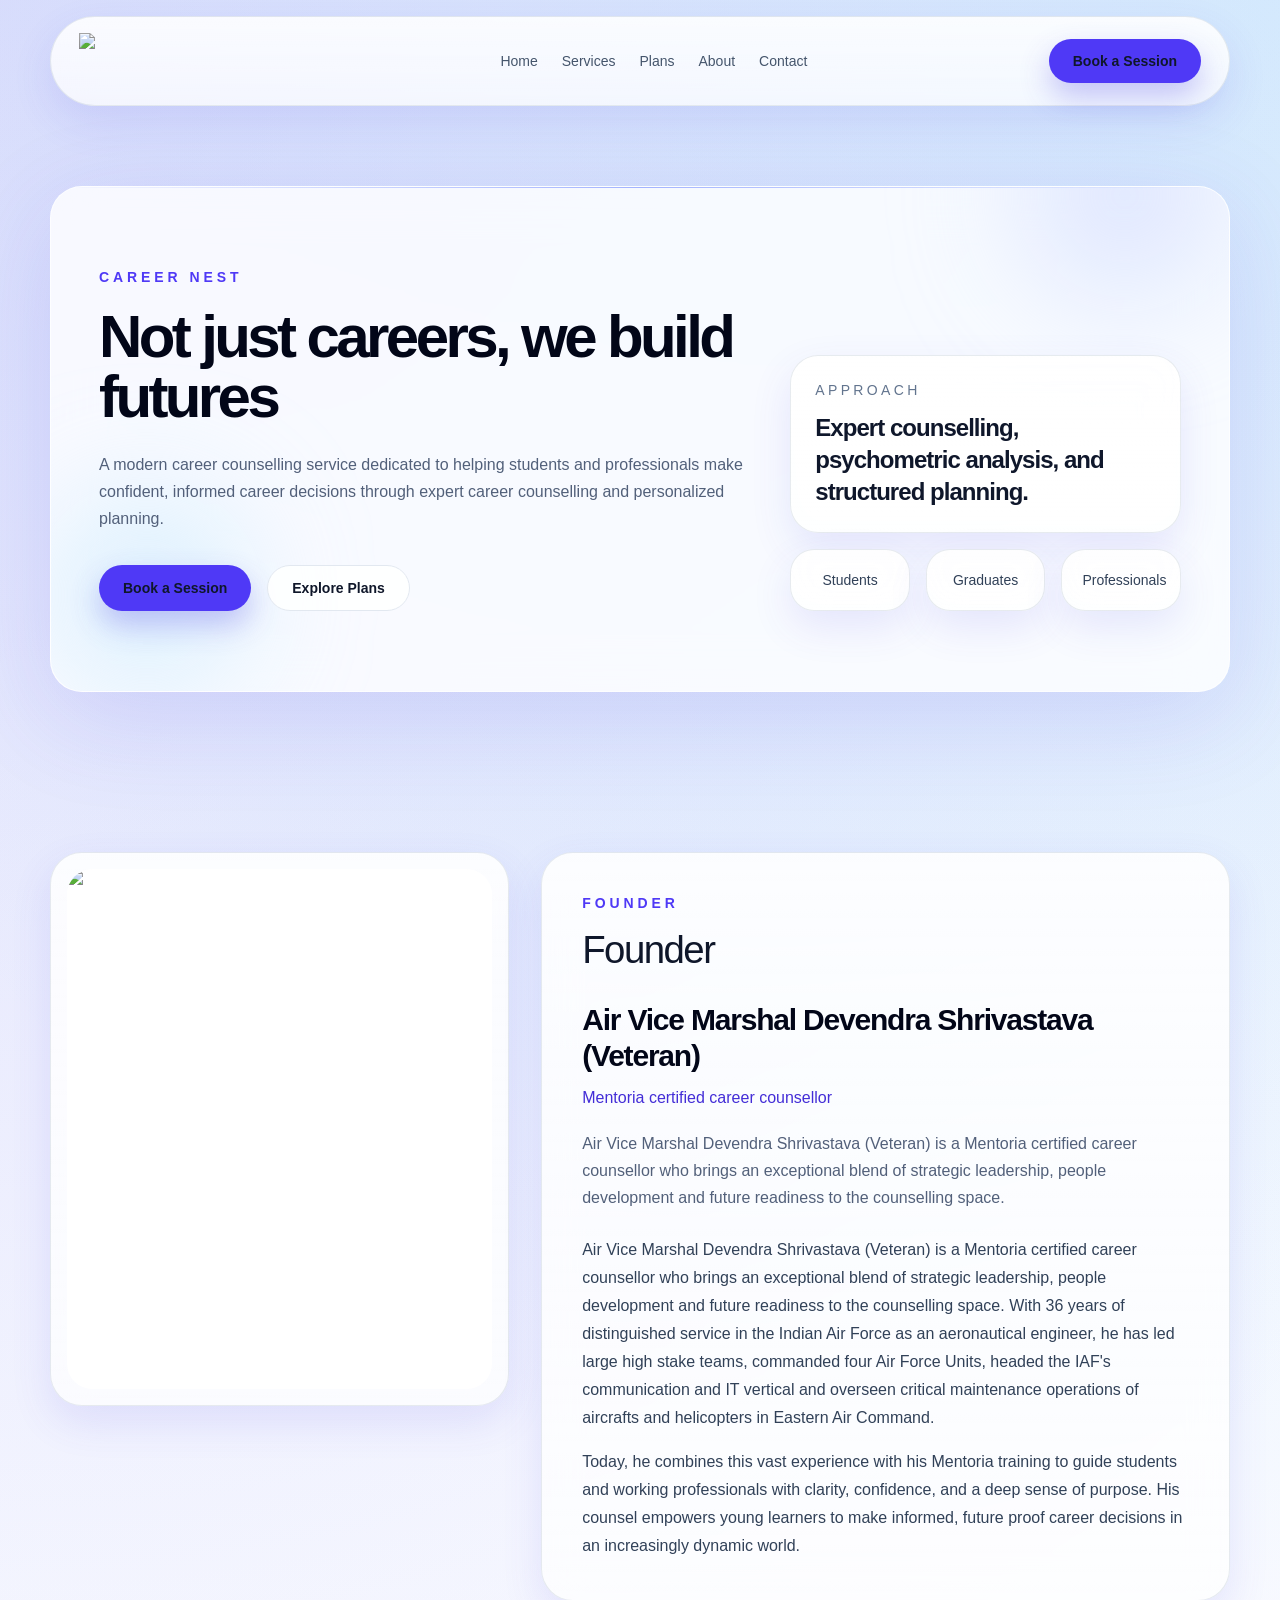
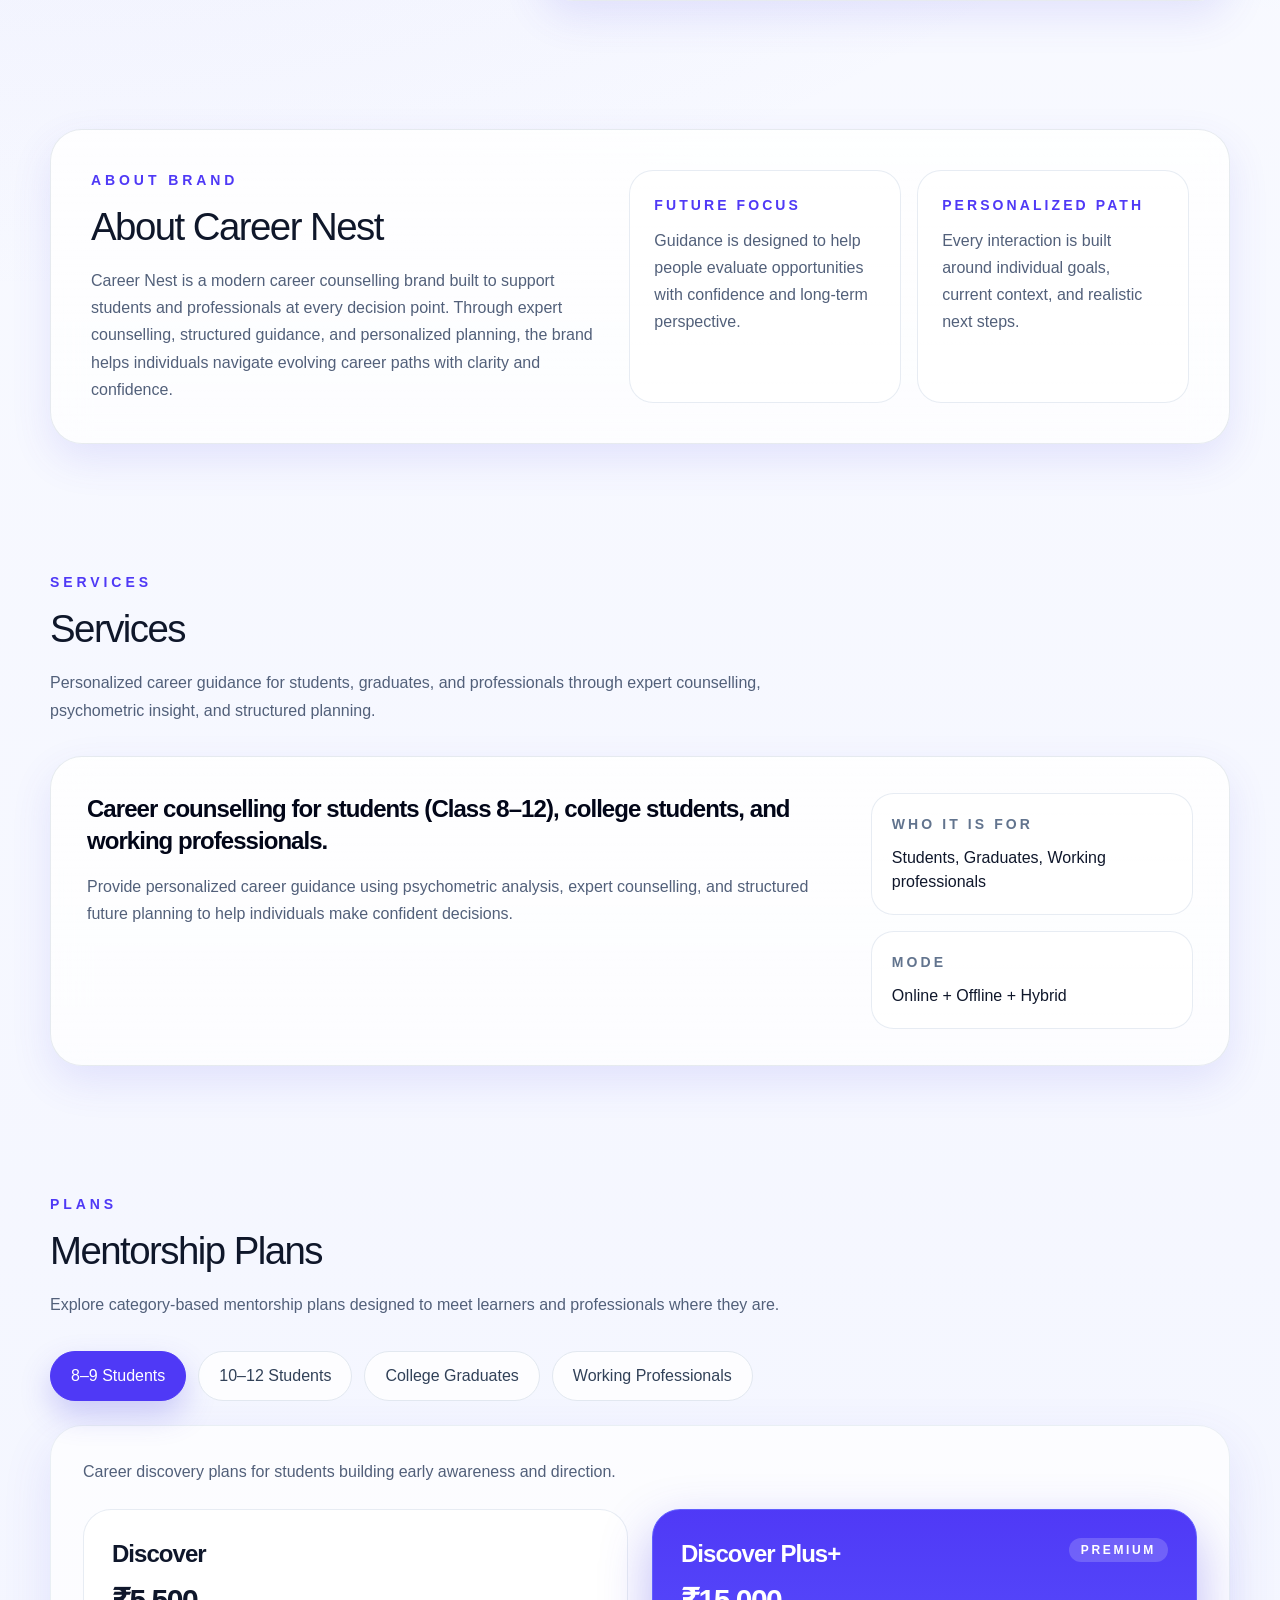
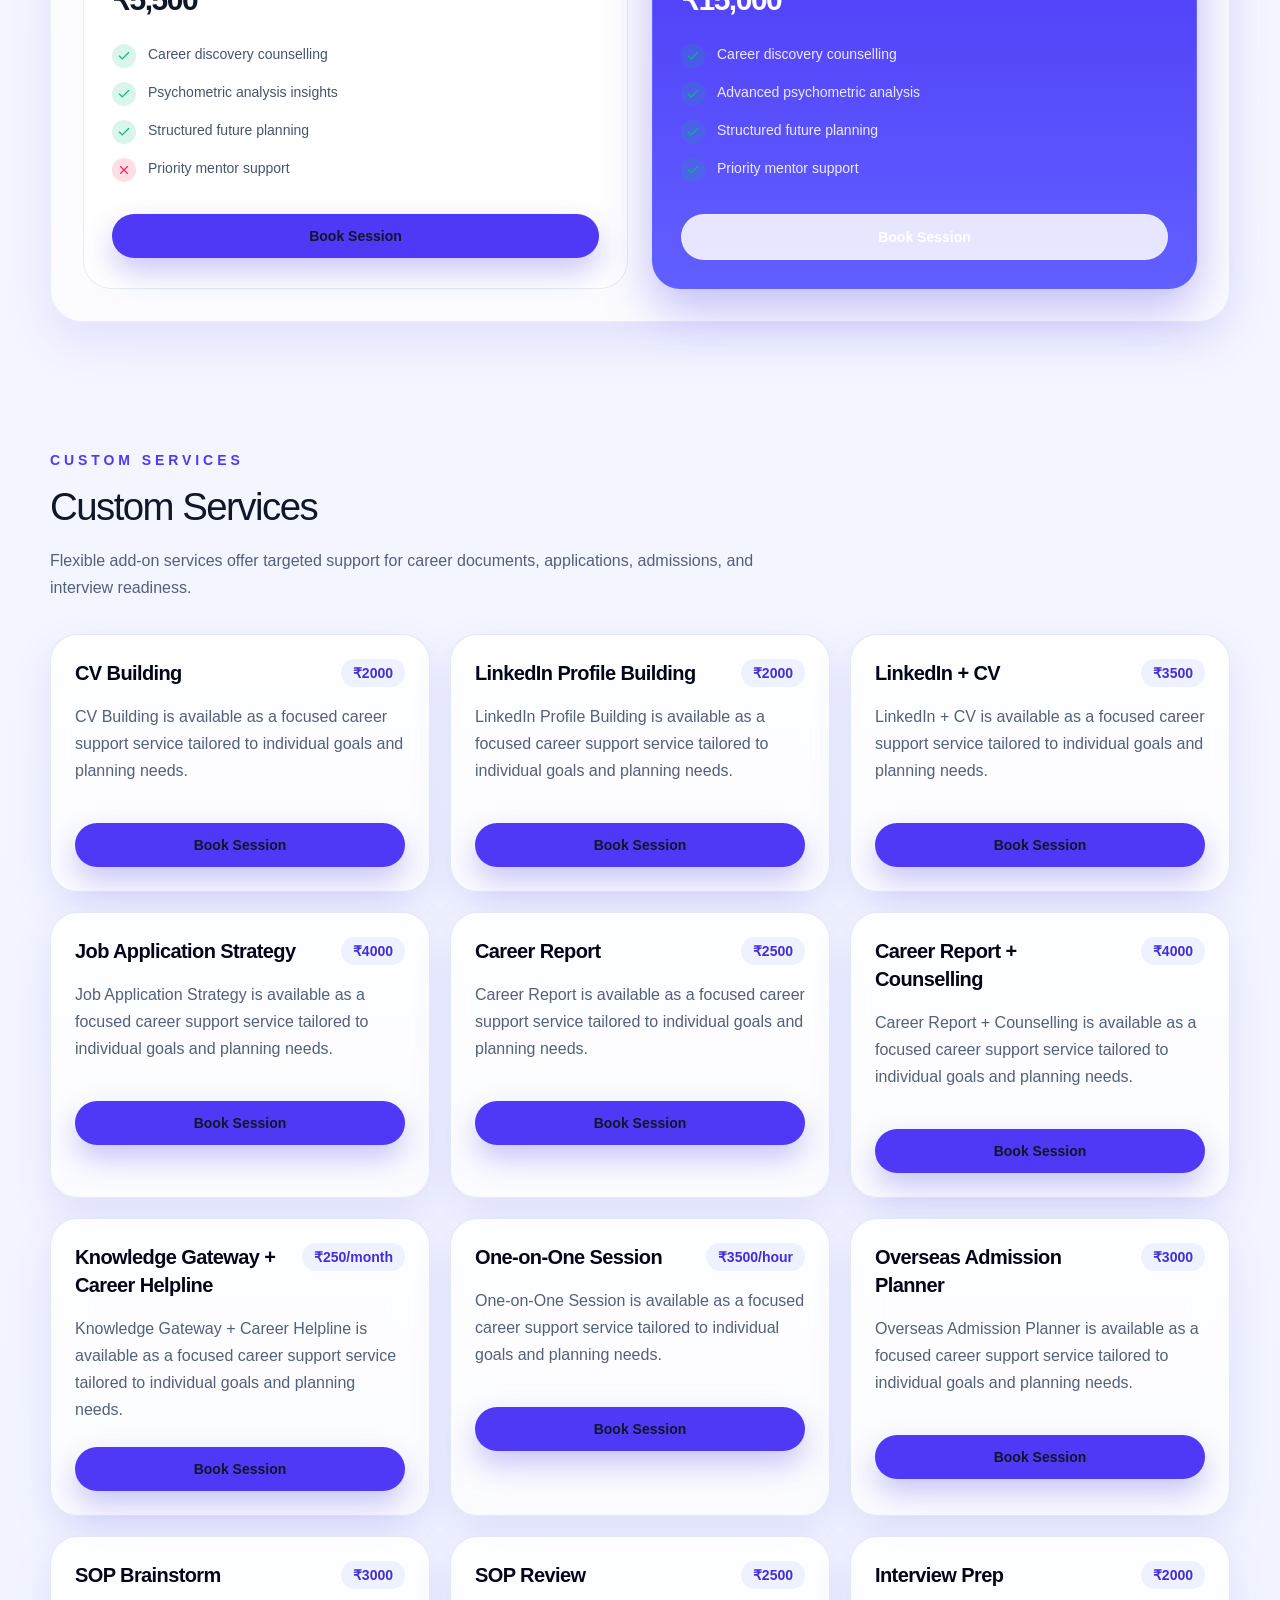
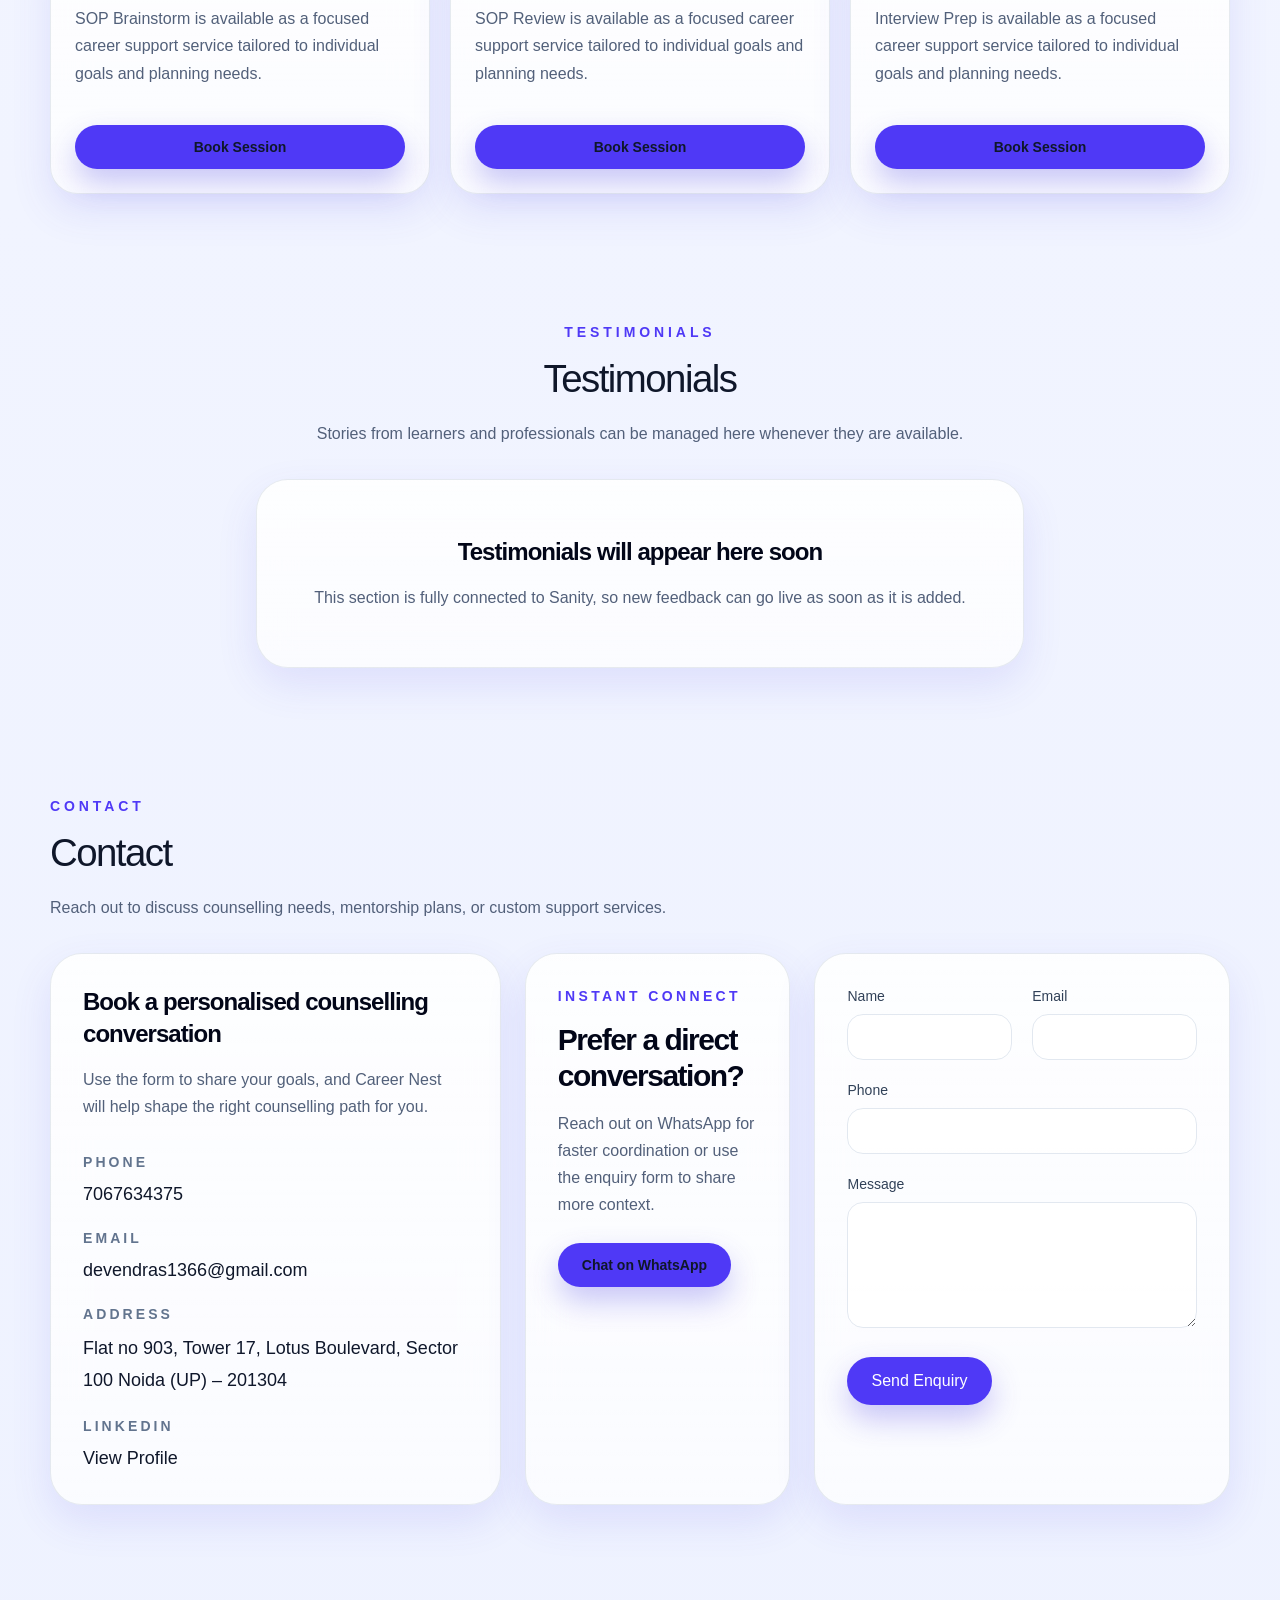
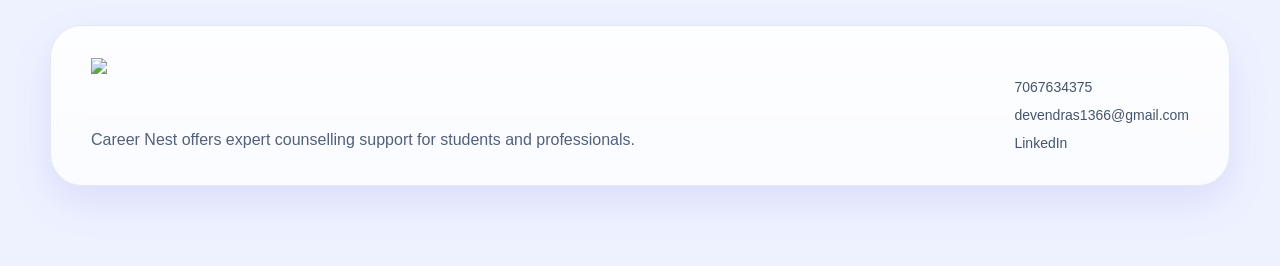
==== commit c53144e3: "Update site content" ====
--- a/index.html
+++ b/index.html
@@ -1 +1 @@
-<!DOCTYPE html><!--B1DgUNQYeYotXVJn_ZTr9--><html lang="en"><head><meta charSet="utf-8"/><meta name="viewport" content="width=device-width, initial-scale=1"/><link rel="stylesheet" href="/Devendra_Shrivastava/_next/static/css/67534e85b2f2e2b1.css" data-precedence="next"/><link rel="preload" as="script" fetchPriority="low" href="/Devendra_Shrivastava/_next/static/chunks/webpack-b76d876a69ff76ec.js"/><script src="/Devendra_Shrivastava/_next/static/chunks/4bd1b696-c023c6e3521b1417.js" async=""></script><script src="/Devendra_Shrivastava/_next/static/chunks/255-e828b25d6785ad7b.js" async=""></script><script src="/Devendra_Shrivastava/_next/static/chunks/main-app-40182776504b5897.js" async=""></script><script src="/Devendra_Shrivastava/_next/static/chunks/74-769a89a7a7b7288d.js" async=""></script><script src="/Devendra_Shrivastava/_next/static/chunks/app/page-d50bfcff6e06526d.js" async=""></script><title>Career Nest</title><meta name="description" content="Career Nest offers expert career counselling, mentorship plans, and future-ready guidance for students and professionals."/><script src="/Devendra_Shrivastava/_next/static/chunks/polyfills-42372ed130431b0a.js" noModule=""></script></head><body><div hidden=""><!--$--><!--/$--></div><main class="pb-6"><header class="sticky top-0 z-40 pt-4"><div class="container-shell"><div class="glass-panel flex items-center justify-between rounded-full px-5 py-4 md:px-7"><a class="flex items-center text-lg font-semibold tracking-[-0.03em] text-slate-900" href="#home"><img alt="Career Nest" loading="lazy" width="180" height="56" decoding="async" data-nimg="1" class="h-12 w-auto max-w-[180px] object-contain md:h-14 md:max-w-[220px]" style="color:transparent" src="https://cdn.sanity.io/images/fhu2bbrj/production/c8ca3ff01551557cf051b21b79d55ed5dcacaa1e-200x200.png?fit=max"/></a><nav class="hidden items-center gap-6 text-sm font-medium text-slate-600 md:flex"><a class="transition hover:text-indigo-600" href="#home">Home</a><a class="transition hover:text-indigo-600" href="#services">Services</a><a class="transition hover:text-indigo-600" href="#plans">Plans</a><a class="transition hover:text-indigo-600" href="#about">About</a><a class="transition hover:text-indigo-600" href="#contact">Contact</a></nav><a class="inline-flex items-center justify-center rounded-full px-6 py-3 text-sm font-semibold transition duration-300 bg-indigo-600 text-white shadow-[0_14px_30px_rgba(79,70,229,0.3)] hover:bg-indigo-700 hidden md:inline-flex" href="#contact">Book a Session</a></div></div></header><section id="home" class="container-shell pt-12 pb-14 md:pt-20 md:pb-24"><div class="relative overflow-hidden rounded-[2rem] border border-white/70 bg-white/80 px-6 py-14 shadow-[0_25px_100px_rgba(79,70,229,0.15)] backdrop-blur-xl md:px-12 md:py-20"><div class="absolute inset-x-0 top-0 h-px bg-gradient-to-r from-transparent via-indigo-300 to-transparent"></div><div class="absolute -top-24 right-0 h-52 w-52 rounded-full bg-indigo-200/50 blur-3xl"></div><div class="absolute bottom-0 left-0 h-48 w-48 rounded-full bg-sky-200/50 blur-3xl"></div><div class="relative grid gap-10 lg:grid-cols-[1.25fr_0.75fr] lg:items-end"><div class="max-w-3xl"><p class="mb-5 text-sm font-semibold uppercase tracking-[0.28em] text-indigo-600">Career Nest</p><h1 class="max-w-4xl text-4xl font-semibold tracking-[-0.06em] text-slate-950 md:text-6xl">Not just careers, we build futures</h1><p class="section-copy mt-6 max-w-2xl text-lg">A modern career counselling service dedicated to helping students and professionals make confident, informed career decisions through expert career counselling and personalized planning.</p><div class="mt-8 flex flex-wrap gap-4"><a class="inline-flex items-center justify-center rounded-full px-6 py-3 text-sm font-semibold transition duration-300 bg-indigo-600 text-white shadow-[0_14px_30px_rgba(79,70,229,0.3)] hover:bg-indigo-700" href="#contact">Book a Session</a><a class="inline-flex items-center justify-center rounded-full px-6 py-3 text-sm font-semibold transition duration-300 border border-slate-200 bg-white/85 text-slate-700 hover:border-indigo-200 hover:text-indigo-700" href="#plans">Explore Plans</a></div></div><div class="grid gap-4"><div class="glass-panel rounded-[1.75rem] p-6"><p class="text-sm font-medium uppercase tracking-[0.24em] text-slate-500">Approach</p><p class="mt-3 text-2xl font-semibold tracking-[-0.04em] text-slate-900">Expert counselling, psychometric analysis, and structured planning.</p></div><div class="grid gap-4 sm:grid-cols-3"><div class="glass-panel rounded-[1.5rem] p-5 text-center text-sm font-medium text-slate-700">Students</div><div class="glass-panel rounded-[1.5rem] p-5 text-center text-sm font-medium text-slate-700">Graduates</div><div class="glass-panel rounded-[1.5rem] p-5 text-center text-sm font-medium text-slate-700">Professionals</div></div></div></div></div></section><section id="about" class="container-shell py-10 md:py-16"><div class="grid gap-8 lg:grid-cols-[0.8fr_1.2fr] lg:items-start"><div class="glass-panel overflow-hidden rounded-[2rem] p-4"><div class="relative flex min-h-[380px] items-center justify-center overflow-hidden rounded-[1.6rem] bg-white p-4 md:min-h-[520px]"><img alt="Air Vice Marshal Devendra Shrivastava (Veteran)" loading="lazy" decoding="async" data-nimg="fill" class="object-contain" style="position:absolute;height:100%;width:100%;left:0;top:0;right:0;bottom:0;color:transparent" src="https://cdn.sanity.io/images/fhu2bbrj/production/f8fbd63fd724e8ffe3a815c12df5abc36e226132-360x480.jpg?rect=0,38,360,405&amp;w=800&amp;h=900&amp;fit=crop"/></div></div><div class="glass-panel rounded-[2rem] p-8 md:p-10"><div class="max-w-3xl"><p class="mb-4 text-sm font-semibold uppercase tracking-[0.28em] text-indigo-600">Founder</p><h2 class="section-title">Founder</h2></div><h3 class="mt-8 text-3xl font-semibold tracking-[-0.04em] text-slate-950">Air Vice Marshal Devendra Shrivastava (Veteran)</h3><p class="mt-3 text-base font-medium text-indigo-700">Mentoria certified career counsellor</p><p class="section-copy mt-5">Air Vice Marshal Devendra Shrivastava (Veteran) is a Mentoria certified career counsellor who brings an exceptional blend of strategic leadership, people development and future readiness to the counselling space.</p><div class="mt-6 space-y-4 leading-7 text-slate-700"><p>Air Vice Marshal Devendra Shrivastava (Veteran) is a Mentoria certified career counsellor who brings an exceptional blend of strategic leadership, people development and future readiness to the counselling space. With 36 years of distinguished service in the Indian Air Force as an aeronautical engineer, he has led large high stake teams, commanded four Air Force Units, headed the IAF&#x27;s communication and IT vertical and overseen critical maintenance operations of aircrafts and helicopters in Eastern Air Command.</p><p>Today, he combines this vast experience with his Mentoria training to guide students and working professionals with clarity, confidence, and a deep sense of purpose. His counsel empowers young learners to make informed, future proof career decisions in an increasingly dynamic world.</p></div></div></div></section><section id="about" class="container-shell py-10 md:py-16"><div class="glass-panel grid gap-8 rounded-[2rem] p-8 md:grid-cols-[0.95fr_1.05fr] md:p-10"><div class="max-w-3xl"><p class="mb-4 text-sm font-semibold uppercase tracking-[0.28em] text-indigo-600">About Brand</p><h2 class="section-title">About Career Nest</h2><p class="section-copy mt-5">Career Nest is a modern career counselling brand built to support students and professionals at every decision point. Through expert counselling, structured guidance, and personalized planning, the brand helps individuals navigate evolving career paths with clarity and confidence.</p></div><div class="grid gap-4 md:grid-cols-2"><div class="rounded-[1.5rem] border border-slate-200/80 bg-white/80 p-6"><p class="text-sm font-semibold uppercase tracking-[0.22em] text-indigo-600">Future focus</p><p class="section-copy mt-3">Guidance is designed to help people evaluate opportunities with confidence and long-term perspective.</p></div><div class="rounded-[1.5rem] border border-slate-200/80 bg-white/80 p-6"><p class="text-sm font-semibold uppercase tracking-[0.22em] text-indigo-600">Personalized path</p><p class="section-copy mt-3">Every interaction is built around individual goals, current context, and realistic next steps.</p></div></div></div></section><section id="services" class="container-shell py-10 md:py-16"><div class="max-w-3xl"><p class="mb-4 text-sm font-semibold uppercase tracking-[0.28em] text-indigo-600">Services</p><h2 class="section-title">Services</h2><p class="section-copy mt-5">Personalized career guidance for students, graduates, and professionals through expert counselling, psychometric insight, and structured planning.</p></div><div class="mt-8 grid gap-6"><article class="glass-panel rounded-[2rem] p-7 md:p-9"><div class="grid gap-8 lg:grid-cols-[1.4fr_0.6fr]"><div><h3 class="text-2xl font-semibold tracking-[-0.04em] text-slate-950">Career counselling for students (Class 8–12), college students, and working professionals.</h3><p class="section-copy mt-4">Provide personalized career guidance using psychometric analysis, expert counselling, and structured future planning to help individuals make confident decisions.</p></div><div class="grid gap-4 sm:grid-cols-2 lg:grid-cols-1"><div class="rounded-[1.4rem] border border-slate-200/80 bg-white/85 p-5"><p class="text-sm font-semibold uppercase tracking-[0.22em] text-slate-500">Who it is for</p><p class="mt-3 text-base font-medium text-slate-900">Students, Graduates, Working professionals</p></div><div class="rounded-[1.4rem] border border-slate-200/80 bg-white/85 p-5"><p class="text-sm font-semibold uppercase tracking-[0.22em] text-slate-500">Mode</p><p class="mt-3 text-base font-medium text-slate-900">Online + Offline + Hybrid</p></div></div></div></article></div></section><section id="plans" class="container-shell py-10 md:py-16"><div class="max-w-3xl"><p class="mb-4 text-sm font-semibold uppercase tracking-[0.28em] text-indigo-600">Plans</p><h2 class="section-title">Mentorship Plans</h2><p class="section-copy mt-5">Explore category-based mentorship plans designed to meet learners and professionals where they are.</p></div><div class="mt-8 flex flex-wrap gap-3"><button type="button" class="rounded-full border px-5 py-3 text-sm font-semibold transition border-indigo-600 bg-indigo-600 text-white shadow-[0_14px_30px_rgba(79,70,229,0.25)]">8–9 Students</button><button type="button" class="rounded-full border px-5 py-3 text-sm font-semibold transition border-slate-200 bg-white/80 text-slate-700 hover:border-indigo-200 hover:text-indigo-700">10–12 Students</button><button type="button" class="rounded-full border px-5 py-3 text-sm font-semibold transition border-slate-200 bg-white/80 text-slate-700 hover:border-indigo-200 hover:text-indigo-700">College Graduates</button><button type="button" class="rounded-full border px-5 py-3 text-sm font-semibold transition border-slate-200 bg-white/80 text-slate-700 hover:border-indigo-200 hover:text-indigo-700">Working Professionals</button></div><div class="mt-6 rounded-[2rem] border border-slate-200/70 bg-white/70 p-6 shadow-[0_18px_50px_rgba(79,70,229,0.12)] md:p-8"><p class="section-copy mb-6 max-w-2xl">Career discovery plans for students building early awareness and direction.</p><div class="grid gap-6 lg:grid-cols-2"><article class="rounded-[1.75rem] border p-6 transition md:p-7 border-slate-200/80 bg-white/90 text-slate-900"><div class="flex items-start justify-between gap-4"><div><h3 class="text-2xl font-semibold tracking-[-0.04em]">Discover</h3><p class="mt-3 text-3xl font-semibold tracking-[-0.05em]">₹5,500</p></div></div><div class="mt-6 space-y-3"><div class="flex items-start gap-3"><span class="mt-0.5 flex h-6 w-6 items-center justify-center rounded-full bg-emerald-500/15 text-emerald-500"><svg xmlns="http://www.w3.org/2000/svg" width="14" height="14" viewBox="0 0 24 24" fill="none" stroke="currentColor" stroke-width="2" stroke-linecap="round" stroke-linejoin="round" class="lucide lucide-check" aria-hidden="true"><path d="M20 6 9 17l-5-5"></path></svg></span><span class="text-sm leading-6 text-slate-600">Career discovery counselling</span></div><div class="flex items-start gap-3"><span class="mt-0.5 flex h-6 w-6 items-center justify-center rounded-full bg-emerald-500/15 text-emerald-500"><svg xmlns="http://www.w3.org/2000/svg" width="14" height="14" viewBox="0 0 24 24" fill="none" stroke="currentColor" stroke-width="2" stroke-linecap="round" stroke-linejoin="round" class="lucide lucide-check" aria-hidden="true"><path d="M20 6 9 17l-5-5"></path></svg></span><span class="text-sm leading-6 text-slate-600">Psychometric analysis insights</span></div><div class="flex items-start gap-3"><span class="mt-0.5 flex h-6 w-6 items-center justify-center rounded-full bg-emerald-500/15 text-emerald-500"><svg xmlns="http://www.w3.org/2000/svg" width="14" height="14" viewBox="0 0 24 24" fill="none" stroke="currentColor" stroke-width="2" stroke-linecap="round" stroke-linejoin="round" class="lucide lucide-check" aria-hidden="true"><path d="M20 6 9 17l-5-5"></path></svg></span><span class="text-sm leading-6 text-slate-600">Structured future planning</span></div><div class="flex items-start gap-3"><span class="mt-0.5 flex h-6 w-6 items-center justify-center rounded-full bg-rose-500/15 text-rose-500"><svg xmlns="http://www.w3.org/2000/svg" width="14" height="14" viewBox="0 0 24 24" fill="none" stroke="currentColor" stroke-width="2" stroke-linecap="round" stroke-linejoin="round" class="lucide lucide-x" aria-hidden="true"><path d="M18 6 6 18"></path><path d="m6 6 12 12"></path></svg></span><span class="text-sm leading-6 text-slate-600">Priority mentor support</span></div></div><a class="inline-flex items-center justify-center rounded-full px-6 py-3 text-sm font-semibold transition duration-300 bg-indigo-600 text-white shadow-[0_14px_30px_rgba(79,70,229,0.3)] hover:bg-indigo-700 mt-8 w-full" href="#contact">Book Session</a></article><article class="rounded-[1.75rem] border p-6 transition md:p-7 border-indigo-500 bg-gradient-to-b from-indigo-600 to-indigo-500 text-white shadow-[0_20px_50px_rgba(79,70,229,0.35)]"><div class="flex items-start justify-between gap-4"><div><h3 class="text-2xl font-semibold tracking-[-0.04em]">Discover Plus+</h3><p class="mt-3 text-3xl font-semibold tracking-[-0.05em]">₹15,000</p></div><span class="rounded-full bg-white/18 px-3 py-1 text-xs font-semibold uppercase tracking-[0.22em] text-white">Premium</span></div><div class="mt-6 space-y-3"><div class="flex items-start gap-3"><span class="mt-0.5 flex h-6 w-6 items-center justify-center rounded-full bg-emerald-500/15 text-emerald-500"><svg xmlns="http://www.w3.org/2000/svg" width="14" height="14" viewBox="0 0 24 24" fill="none" stroke="currentColor" stroke-width="2" stroke-linecap="round" stroke-linejoin="round" class="lucide lucide-check" aria-hidden="true"><path d="M20 6 9 17l-5-5"></path></svg></span><span class="text-sm leading-6 text-white/88">Career discovery counselling</span></div><div class="flex items-start gap-3"><span class="mt-0.5 flex h-6 w-6 items-center justify-center rounded-full bg-emerald-500/15 text-emerald-500"><svg xmlns="http://www.w3.org/2000/svg" width="14" height="14" viewBox="0 0 24 24" fill="none" stroke="currentColor" stroke-width="2" stroke-linecap="round" stroke-linejoin="round" class="lucide lucide-check" aria-hidden="true"><path d="M20 6 9 17l-5-5"></path></svg></span><span class="text-sm leading-6 text-white/88">Advanced psychometric analysis</span></div><div class="flex items-start gap-3"><span class="mt-0.5 flex h-6 w-6 items-center justify-center rounded-full bg-emerald-500/15 text-emerald-500"><svg xmlns="http://www.w3.org/2000/svg" width="14" height="14" viewBox="0 0 24 24" fill="none" stroke="currentColor" stroke-width="2" stroke-linecap="round" stroke-linejoin="round" class="lucide lucide-check" aria-hidden="true"><path d="M20 6 9 17l-5-5"></path></svg></span><span class="text-sm leading-6 text-white/88">Structured future planning</span></div><div class="flex items-start gap-3"><span class="mt-0.5 flex h-6 w-6 items-center justify-center rounded-full bg-emerald-500/15 text-emerald-500"><svg xmlns="http://www.w3.org/2000/svg" width="14" height="14" viewBox="0 0 24 24" fill="none" stroke="currentColor" stroke-width="2" stroke-linecap="round" stroke-linejoin="round" class="lucide lucide-check" aria-hidden="true"><path d="M20 6 9 17l-5-5"></path></svg></span><span class="text-sm leading-6 text-white/88">Priority mentor support</span></div></div><a class="inline-flex items-center justify-center rounded-full px-6 py-3 text-sm font-semibold transition duration-300 border border-slate-200 bg-white/85 text-slate-700 hover:border-indigo-200 hover:text-indigo-700 mt-8 w-full border-white/25 bg-white text-indigo-700 hover:bg-indigo-50" href="#contact">Book Session</a></article></div></div></section><section class="container-shell py-10 md:py-16"><div class="max-w-3xl"><p class="mb-4 text-sm font-semibold uppercase tracking-[0.28em] text-indigo-600">Custom Services</p><h2 class="section-title">Custom Services</h2><p class="section-copy mt-5">Flexible add-on services offer targeted support for career documents, applications, admissions, and interview readiness.</p></div><div class="mt-8 grid gap-5 md:grid-cols-2 xl:grid-cols-3"><article class="glass-panel rounded-[1.7rem] p-6"><div class="flex items-start justify-between gap-4"><h3 class="text-xl font-semibold tracking-[-0.03em] text-slate-950">CV Building</h3><span class="rounded-full bg-indigo-50 px-3 py-1 text-sm font-semibold text-indigo-700">₹2000</span></div><p class="section-copy mt-4 min-h-24">CV Building is available as a focused career support service tailored to individual goals and planning needs.</p><a class="inline-flex items-center justify-center rounded-full px-6 py-3 text-sm font-semibold transition duration-300 bg-indigo-600 text-white shadow-[0_14px_30px_rgba(79,70,229,0.3)] hover:bg-indigo-700 mt-6 w-full" href="#contact">Book Session</a></article><article class="glass-panel rounded-[1.7rem] p-6"><div class="flex items-start justify-between gap-4"><h3 class="text-xl font-semibold tracking-[-0.03em] text-slate-950">LinkedIn Profile Building</h3><span class="rounded-full bg-indigo-50 px-3 py-1 text-sm font-semibold text-indigo-700">₹2000</span></div><p class="section-copy mt-4 min-h-24">LinkedIn Profile Building is available as a focused career support service tailored to individual goals and planning needs.</p><a class="inline-flex items-center justify-center rounded-full px-6 py-3 text-sm font-semibold transition duration-300 bg-indigo-600 text-white shadow-[0_14px_30px_rgba(79,70,229,0.3)] hover:bg-indigo-700 mt-6 w-full" href="#contact">Book Session</a></article><article class="glass-panel rounded-[1.7rem] p-6"><div class="flex items-start justify-between gap-4"><h3 class="text-xl font-semibold tracking-[-0.03em] text-slate-950">LinkedIn + CV</h3><span class="rounded-full bg-indigo-50 px-3 py-1 text-sm font-semibold text-indigo-700">₹3500</span></div><p class="section-copy mt-4 min-h-24">LinkedIn + CV is available as a focused career support service tailored to individual goals and planning needs.</p><a class="inline-flex items-center justify-center rounded-full px-6 py-3 text-sm font-semibold transition duration-300 bg-indigo-600 text-white shadow-[0_14px_30px_rgba(79,70,229,0.3)] hover:bg-indigo-700 mt-6 w-full" href="#contact">Book Session</a></article><article class="glass-panel rounded-[1.7rem] p-6"><div class="flex items-start justify-between gap-4"><h3 class="text-xl font-semibold tracking-[-0.03em] text-slate-950">Job Application Strategy</h3><span class="rounded-full bg-indigo-50 px-3 py-1 text-sm font-semibold text-indigo-700">₹4000</span></div><p class="section-copy mt-4 min-h-24">Job Application Strategy is available as a focused career support service tailored to individual goals and planning needs.</p><a class="inline-flex items-center justify-center rounded-full px-6 py-3 text-sm font-semibold transition duration-300 bg-indigo-600 text-white shadow-[0_14px_30px_rgba(79,70,229,0.3)] hover:bg-indigo-700 mt-6 w-full" href="#contact">Book Session</a></article><article class="glass-panel rounded-[1.7rem] p-6"><div class="flex items-start justify-between gap-4"><h3 class="text-xl font-semibold tracking-[-0.03em] text-slate-950">Career Report</h3><span class="rounded-full bg-indigo-50 px-3 py-1 text-sm font-semibold text-indigo-700">₹2500</span></div><p class="section-copy mt-4 min-h-24">Career Report is available as a focused career support service tailored to individual goals and planning needs.</p><a class="inline-flex items-center justify-center rounded-full px-6 py-3 text-sm font-semibold transition duration-300 bg-indigo-600 text-white shadow-[0_14px_30px_rgba(79,70,229,0.3)] hover:bg-indigo-700 mt-6 w-full" href="#contact">Book Session</a></article><article class="glass-panel rounded-[1.7rem] p-6"><div class="flex items-start justify-between gap-4"><h3 class="text-xl font-semibold tracking-[-0.03em] text-slate-950">Career Report + Counselling</h3><span class="rounded-full bg-indigo-50 px-3 py-1 text-sm font-semibold text-indigo-700">₹4000</span></div><p class="section-copy mt-4 min-h-24">Career Report + Counselling is available as a focused career support service tailored to individual goals and planning needs.</p><a class="inline-flex items-center justify-center rounded-full px-6 py-3 text-sm font-semibold transition duration-300 bg-indigo-600 text-white shadow-[0_14px_30px_rgba(79,70,229,0.3)] hover:bg-indigo-700 mt-6 w-full" href="#contact">Book Session</a></article><article class="glass-panel rounded-[1.7rem] p-6"><div class="flex items-start justify-between gap-4"><h3 class="text-xl font-semibold tracking-[-0.03em] text-slate-950">Knowledge Gateway + Career Helpline</h3><span class="rounded-full bg-indigo-50 px-3 py-1 text-sm font-semibold text-indigo-700">₹250/month</span></div><p class="section-copy mt-4 min-h-24">Knowledge Gateway + Career Helpline is available as a focused career support service tailored to individual goals and planning needs.</p><a class="inline-flex items-center justify-center rounded-full px-6 py-3 text-sm font-semibold transition duration-300 bg-indigo-600 text-white shadow-[0_14px_30px_rgba(79,70,229,0.3)] hover:bg-indigo-700 mt-6 w-full" href="#contact">Book Session</a></article><article class="glass-panel rounded-[1.7rem] p-6"><div class="flex items-start justify-between gap-4"><h3 class="text-xl font-semibold tracking-[-0.03em] text-slate-950">One-on-One Session</h3><span class="rounded-full bg-indigo-50 px-3 py-1 text-sm font-semibold text-indigo-700">₹3500/hour</span></div><p class="section-copy mt-4 min-h-24">One-on-One Session is available as a focused career support service tailored to individual goals and planning needs.</p><a class="inline-flex items-center justify-center rounded-full px-6 py-3 text-sm font-semibold transition duration-300 bg-indigo-600 text-white shadow-[0_14px_30px_rgba(79,70,229,0.3)] hover:bg-indigo-700 mt-6 w-full" href="#contact">Book Session</a></article><article class="glass-panel rounded-[1.7rem] p-6"><div class="flex items-start justify-between gap-4"><h3 class="text-xl font-semibold tracking-[-0.03em] text-slate-950">Overseas Admission Planner</h3><span class="rounded-full bg-indigo-50 px-3 py-1 text-sm font-semibold text-indigo-700">₹3000</span></div><p class="section-copy mt-4 min-h-24">Overseas Admission Planner is available as a focused career support service tailored to individual goals and planning needs.</p><a class="inline-flex items-center justify-center rounded-full px-6 py-3 text-sm font-semibold transition duration-300 bg-indigo-600 text-white shadow-[0_14px_30px_rgba(79,70,229,0.3)] hover:bg-indigo-700 mt-6 w-full" href="#contact">Book Session</a></article><article class="glass-panel rounded-[1.7rem] p-6"><div class="flex items-start justify-between gap-4"><h3 class="text-xl font-semibold tracking-[-0.03em] text-slate-950">SOP Brainstorm</h3><span class="rounded-full bg-indigo-50 px-3 py-1 text-sm font-semibold text-indigo-700">₹3000</span></div><p class="section-copy mt-4 min-h-24">SOP Brainstorm is available as a focused career support service tailored to individual goals and planning needs.</p><a class="inline-flex items-center justify-center rounded-full px-6 py-3 text-sm font-semibold transition duration-300 bg-indigo-600 text-white shadow-[0_14px_30px_rgba(79,70,229,0.3)] hover:bg-indigo-700 mt-6 w-full" href="#contact">Book Session</a></article><article class="glass-panel rounded-[1.7rem] p-6"><div class="flex items-start justify-between gap-4"><h3 class="text-xl font-semibold tracking-[-0.03em] text-slate-950">SOP Review</h3><span class="rounded-full bg-indigo-50 px-3 py-1 text-sm font-semibold text-indigo-700">₹2500</span></div><p class="section-copy mt-4 min-h-24">SOP Review is available as a focused career support service tailored to individual goals and planning needs.</p><a class="inline-flex items-center justify-center rounded-full px-6 py-3 text-sm font-semibold transition duration-300 bg-indigo-600 text-white shadow-[0_14px_30px_rgba(79,70,229,0.3)] hover:bg-indigo-700 mt-6 w-full" href="#contact">Book Session</a></article><article class="glass-panel rounded-[1.7rem] p-6"><div class="flex items-start justify-between gap-4"><h3 class="text-xl font-semibold tracking-[-0.03em] text-slate-950">Interview Prep</h3><span class="rounded-full bg-indigo-50 px-3 py-1 text-sm font-semibold text-indigo-700">₹2000</span></div><p class="section-copy mt-4 min-h-24">Interview Prep is available as a focused career support service tailored to individual goals and planning needs.</p><a class="inline-flex items-center justify-center rounded-full px-6 py-3 text-sm font-semibold transition duration-300 bg-indigo-600 text-white shadow-[0_14px_30px_rgba(79,70,229,0.3)] hover:bg-indigo-700 mt-6 w-full" href="#contact">Book Session</a></article></div></section><section class="container-shell py-10 md:py-16"><div class="mx-auto max-w-3xl text-center"><p class="mb-4 text-sm font-semibold uppercase tracking-[0.28em] text-indigo-600">Testimonials</p><h2 class="section-title">Testimonials</h2><p class="section-copy mt-5">Stories from learners and professionals can be managed here whenever they are available.</p></div><div class="glass-panel mx-auto mt-8 max-w-3xl rounded-[2rem] px-8 py-14 text-center"><h3 class="text-2xl font-semibold tracking-[-0.04em] text-slate-950">Testimonials will appear here soon</h3><p class="section-copy mt-4">This section is fully connected to Sanity, so new feedback can go live as soon as it is added.</p></div></section><section id="contact" class="container-shell py-10 md:py-16"><div class="max-w-3xl"><p class="mb-4 text-sm font-semibold uppercase tracking-[0.28em] text-indigo-600">Contact</p><h2 class="section-title">Contact</h2><p class="section-copy mt-5">Reach out to discuss counselling needs, mentorship plans, or custom support services.</p></div><div class="mt-8 grid gap-6 xl:grid-cols-[0.78fr_1.22fr]"><div class="glass-panel rounded-[2rem] p-7 md:p-8"><h3 class="text-2xl font-semibold tracking-[-0.04em] text-slate-950">Book a personalised counselling conversation</h3><p class="section-copy mt-4">Use the form to share your goals, and Career Nest will help shape the right counselling path for you.</p><div class="mt-8 space-y-5"><div><p class="text-sm font-semibold uppercase tracking-[0.22em] text-slate-500">Phone</p><a class="mt-2 inline-block text-lg font-medium text-slate-900" href="tel:7067634375">7067634375</a></div><div><p class="text-sm font-semibold uppercase tracking-[0.22em] text-slate-500">Email</p><a class="mt-2 inline-block text-lg font-medium text-slate-900" href="mailto:devendras1366@gmail.com">devendras1366@gmail.com</a></div><div><p class="text-sm font-semibold uppercase tracking-[0.22em] text-slate-500">Address</p><p class="mt-2 text-lg font-medium leading-8 text-slate-900">Flat no 903, Tower 17, Lotus Boulevard, Sector 100 Noida (UP) – 201304</p></div><div><p class="text-sm font-semibold uppercase tracking-[0.22em] text-slate-500">LinkedIn</p><a class="mt-2 inline-block text-lg font-medium text-indigo-700" href="https://www.linkedin.com/in/air-vice-marshal-devendra-shrivastava-604b6917">View Profile</a></div></div></div><div class="grid gap-6 lg:grid-cols-[0.78fr_1.22fr]"><div class="glass-panel rounded-[2rem] p-7 md:p-8"><p class="text-sm font-semibold uppercase tracking-[0.24em] text-indigo-600">Instant Connect</p><h3 class="mt-4 text-3xl font-semibold tracking-[-0.05em] text-slate-950">Prefer a direct conversation?</h3><p class="section-copy mt-4">Reach out on WhatsApp for faster coordination or use the enquiry form to share more context.</p><a class="inline-flex items-center justify-center rounded-full px-6 py-3 text-sm font-semibold transition duration-300 bg-indigo-600 text-white shadow-[0_14px_30px_rgba(79,70,229,0.3)] hover:bg-indigo-700 mt-6" href="https://wa.me/917067634375?text=Hello%2C%20I%20would%20like%20to%20book%20a%20counselling%20session%20with%20Career%20Nest.">Chat on WhatsApp</a></div><form class="glass-panel rounded-[2rem] p-7 md:p-8"><div class="grid gap-5 md:grid-cols-2"><label class="text-sm font-medium text-slate-700">Name<input required="" class="mt-2 w-full rounded-2xl border border-slate-200 bg-white/90 px-4 py-3 outline-none transition focus:border-indigo-400" value=""/></label><label class="text-sm font-medium text-slate-700">Email<input required="" type="email" class="mt-2 w-full rounded-2xl border border-slate-200 bg-white/90 px-4 py-3 outline-none transition focus:border-indigo-400" value=""/></label><label class="text-sm font-medium text-slate-700 md:col-span-2">Phone<input required="" class="mt-2 w-full rounded-2xl border border-slate-200 bg-white/90 px-4 py-3 outline-none transition focus:border-indigo-400" value=""/></label><label class="text-sm font-medium text-slate-700 md:col-span-2">Message<textarea required="" rows="5" class="mt-2 w-full rounded-2xl border border-slate-200 bg-white/90 px-4 py-3 outline-none transition focus:border-indigo-400"></textarea></label></div><button type="submit" class="mt-6 inline-flex rounded-full bg-indigo-600 px-6 py-3 text-sm font-semibold text-white shadow-[0_14px_30px_rgba(79,70,229,0.3)] transition hover:bg-indigo-700">Send Enquiry</button></form></div></div></section><footer class="container-shell py-10 md:py-14"><div class="glass-panel flex flex-col gap-6 rounded-[2rem] px-7 py-8 md:flex-row md:items-end md:justify-between md:px-10"><div><div class="flex items-center"><img alt="Career Nest" loading="lazy" width="180" height="56" decoding="async" data-nimg="1" class="h-12 w-auto max-w-[180px] object-contain md:h-14 md:max-w-[220px]" style="color:transparent" src="https://cdn.sanity.io/images/fhu2bbrj/production/c8ca3ff01551557cf051b21b79d55ed5dcacaa1e-200x200.png?fit=max"/></div><p class="section-copy mt-3 max-w-xl">Career Nest offers expert counselling support for students and professionals.</p></div><div class="space-y-2 text-sm text-slate-600"><p>7067634375</p><p>devendras1366@gmail.com</p><a class="font-medium text-indigo-700" href="https://www.linkedin.com/in/air-vice-marshal-devendra-shrivastava-604b6917">LinkedIn</a></div></div></footer></main><!--$--><!--/$--><script src="/Devendra_Shrivastava/_next/static/chunks/webpack-b76d876a69ff76ec.js" id="_R_" async=""></script><script>(self.__next_f=self.__next_f||[]).push([0])</script><script>self.__next_f.push([1,"1:\"$Sreact.fragment\"\n2:I[9766,[],\"\"]\n3:I[8924,[],\"\"]\n5:I[4431,[],\"OutletBoundary\"]\n7:I[5278,[],\"AsyncMetadataOutlet\"]\n9:I[4431,[],\"ViewportBoundary\"]\nb:I[4431,[],\"MetadataBoundary\"]\nc:\"$Sreact.suspense\"\ne:I[7150,[],\"\"]\n:HL[\"/Devendra_Shrivastava/_next/static/css/67534e85b2f2e2b1.css\",\"style\"]\n"])</script><script>self.__next_f.push([1,"0:{\"P\":null,\"b\":\"B1DgUNQYeYotXVJn_ZTr9\",\"p\":\"/Devendra_Shrivastava\",\"c\":[\"\",\"\"],\"i\":false,\"f\":[[[\"\",{\"children\":[\"__PAGE__\",{}]},\"$undefined\",\"$undefined\",true],[\"\",[\"$\",\"$1\",\"c\",{\"children\":[[[\"$\",\"link\",\"0\",{\"rel\":\"stylesheet\",\"href\":\"/Devendra_Shrivastava/_next/static/css/67534e85b2f2e2b1.css\",\"precedence\":\"next\",\"crossOrigin\":\"$undefined\",\"nonce\":\"$undefined\"}]],[\"$\",\"html\",null,{\"lang\":\"en\",\"children\":[\"$\",\"body\",null,{\"children\":[\"$\",\"$L2\",null,{\"parallelRouterKey\":\"children\",\"error\":\"$undefined\",\"errorStyles\":\"$undefined\",\"errorScripts\":\"$undefined\",\"template\":[\"$\",\"$L3\",null,{}],\"templateStyles\":\"$undefined\",\"templateScripts\":\"$undefined\",\"notFound\":[[[\"$\",\"title\",null,{\"children\":\"404: This page could not be found.\"}],[\"$\",\"div\",null,{\"style\":{\"fontFamily\":\"system-ui,\\\"Segoe UI\\\",Roboto,Helvetica,Arial,sans-serif,\\\"Apple Color Emoji\\\",\\\"Segoe UI Emoji\\\"\",\"height\":\"100vh\",\"textAlign\":\"center\",\"display\":\"flex\",\"flexDirection\":\"column\",\"alignItems\":\"center\",\"justifyContent\":\"center\"},\"children\":[\"$\",\"div\",null,{\"children\":[[\"$\",\"style\",null,{\"dangerouslySetInnerHTML\":{\"__html\":\"body{color:#000;background:#fff;margin:0}.next-error-h1{border-right:1px solid rgba(0,0,0,.3)}@media (prefers-color-scheme:dark){body{color:#fff;background:#000}.next-error-h1{border-right:1px solid rgba(255,255,255,.3)}}\"}}],[\"$\",\"h1\",null,{\"className\":\"next-error-h1\",\"style\":{\"display\":\"inline-block\",\"margin\":\"0 20px 0 0\",\"padding\":\"0 23px 0 0\",\"fontSize\":24,\"fontWeight\":500,\"verticalAlign\":\"top\",\"lineHeight\":\"49px\"},\"children\":404}],[\"$\",\"div\",null,{\"style\":{\"display\":\"inline-block\"},\"children\":[\"$\",\"h2\",null,{\"style\":{\"fontSize\":14,\"fontWeight\":400,\"lineHeight\":\"49px\",\"margin\":0},\"children\":\"This page could not be found.\"}]}]]}]}]],[]],\"forbidden\":\"$undefined\",\"unauthorized\":\"$undefined\"}]}]}]]}],{\"children\":[\"__PAGE__\",[\"$\",\"$1\",\"c\",{\"children\":[\"$L4\",null,[\"$\",\"$L5\",null,{\"children\":[\"$L6\",[\"$\",\"$L7\",null,{\"promise\":\"$@8\"}]]}]]}],{},null,false]},null,false],[\"$\",\"$1\",\"h\",{\"children\":[null,[[\"$\",\"$L9\",null,{\"children\":\"$La\"}],null],[\"$\",\"$Lb\",null,{\"children\":[\"$\",\"div\",null,{\"hidden\":true,\"children\":[\"$\",\"$c\",null,{\"fallback\":null,\"children\":\"$Ld\"}]}]}]]}],false]],\"m\":\"$undefined\",\"G\":[\"$e\",[]],\"s\":false,\"S\":true}\n"])</script><script>self.__next_f.push([1,"a:[[\"$\",\"meta\",\"0\",{\"charSet\":\"utf-8\"}],[\"$\",\"meta\",\"1\",{\"name\":\"viewport\",\"content\":\"width=device-width, initial-scale=1\"}]]\n6:null\n"])</script><script>self.__next_f.push([1,"8:{\"metadata\":[[\"$\",\"title\",\"0\",{\"children\":\"Career Nest\"}],[\"$\",\"meta\",\"1\",{\"name\":\"description\",\"content\":\"Career Nest offers expert career counselling, mentorship plans, and future-ready guidance for students and professionals.\"}]],\"error\":null,\"digest\":\"$undefined\"}\n"])</script><script>self.__next_f.push([1,"d:\"$8:metadata\"\n"])</script><script>self.__next_f.push([1,"f:I[2619,[\"74\",\"static/chunks/74-769a89a7a7b7288d.js\",\"974\",\"static/chunks/app/page-d50bfcff6e06526d.js\"],\"\"]\n10:I[1356,[\"74\",\"static/chunks/74-769a89a7a7b7288d.js\",\"974\",\"static/chunks/app/page-d50bfcff6e06526d.js\"],\"Image\"]\n"])</script><script>self.__next_f.push([1,"4:[\"$\",\"main\",null,{\"className\":\"pb-6\",\"children\":[[\"$\",\"header\",null,{\"className\":\"sticky top-0 z-40 pt-4\",\"children\":[\"$\",\"div\",null,{\"className\":\"container-shell\",\"children\":[\"$\",\"div\",null,{\"className\":\"glass-panel flex items-center justify-between rounded-full px-5 py-4 md:px-7\",\"children\":[[\"$\",\"$Lf\",null,{\"href\":\"#home\",\"className\":\"flex items-center text-lg font-semibold tracking-[-0.03em] text-slate-900\",\"children\":[\"$\",\"$L10\",null,{\"src\":\"https://cdn.sanity.io/images/fhu2bbrj/production/c8ca3ff01551557cf051b21b79d55ed5dcacaa1e-200x200.png?fit=max\",\"alt\":\"Career Nest\",\"width\":180,\"height\":56,\"className\":\"h-12 w-auto max-w-[180px] object-contain md:h-14 md:max-w-[220px]\"}]}],[\"$\",\"nav\",null,{\"className\":\"hidden items-center gap-6 text-sm font-medium text-slate-600 md:flex\",\"children\":[[\"$\",\"$Lf\",\"Home-#home\",{\"href\":\"#home\",\"className\":\"transition hover:text-indigo-600\",\"children\":\"Home\"}],[\"$\",\"$Lf\",\"Services-#services\",{\"href\":\"#services\",\"className\":\"transition hover:text-indigo-600\",\"children\":\"Services\"}],[\"$\",\"$Lf\",\"Plans-#plans\",{\"href\":\"#plans\",\"className\":\"transition hover:text-indigo-600\",\"children\":\"Plans\"}],[\"$\",\"$Lf\",\"About-#about\",{\"href\":\"#about\",\"className\":\"transition hover:text-indigo-600\",\"children\":\"About\"}],[\"$\",\"$Lf\",\"Contact-#contact\",{\"href\":\"#contact\",\"className\":\"transition hover:text-indigo-600\",\"children\":\"Contact\"}]]}],[\"$\",\"$Lf\",null,{\"href\":\"#contact\",\"className\":\"inline-flex items-center justify-center rounded-full px-6 py-3 text-sm font-semibold transition duration-300 bg-indigo-600 text-white shadow-[0_14px_30px_rgba(79,70,229,0.3)] hover:bg-indigo-700 hidden md:inline-flex\",\"children\":\"Book a Session\"}]]}]}]}],[\"$\",\"section\",null,{\"id\":\"home\",\"className\":\"container-shell pt-12 pb-14 md:pt-20 md:pb-24\",\"children\":[\"$\",\"div\",null,{\"className\":\"relative overflow-hidden rounded-[2rem] border border-white/70 bg-white/80 px-6 py-14 shadow-[0_25px_100px_rgba(79,70,229,0.15)] backdrop-blur-xl md:px-12 md:py-20\",\"children\":[[\"$\",\"div\",null,{\"className\":\"absolute inset-x-0 top-0 h-px bg-gradient-to-r from-transparent via-indigo-300 to-transparent\"}],[\"$\",\"div\",null,{\"className\":\"absolute -top-24 right-0 h-52 w-52 rounded-full bg-indigo-200/50 blur-3xl\"}],[\"$\",\"div\",null,{\"className\":\"absolute bottom-0 left-0 h-48 w-48 rounded-full bg-sky-200/50 blur-3xl\"}],[\"$\",\"div\",null,{\"className\":\"relative grid gap-10 lg:grid-cols-[1.25fr_0.75fr] lg:items-end\",\"children\":[[\"$\",\"div\",null,{\"className\":\"max-w-3xl\",\"children\":[[\"$\",\"p\",null,{\"className\":\"mb-5 text-sm font-semibold uppercase tracking-[0.28em] text-indigo-600\",\"children\":\"Career Nest\"}],[\"$\",\"h1\",null,{\"className\":\"max-w-4xl text-4xl font-semibold tracking-[-0.06em] text-slate-950 md:text-6xl\",\"children\":\"Not just careers, we build futures\"}],[\"$\",\"p\",null,{\"className\":\"section-copy mt-6 max-w-2xl text-lg\",\"children\":\"A modern career counselling service dedicated to helping students and professionals make confident, informed career decisions through expert career counselling and personalized planning.\"}],[\"$\",\"div\",null,{\"className\":\"mt-8 flex flex-wrap gap-4\",\"children\":[[\"$\",\"$Lf\",null,{\"href\":\"#contact\",\"className\":\"inline-flex items-center justify-center rounded-full px-6 py-3 text-sm font-semibold transition duration-300 bg-indigo-600 text-white shadow-[0_14px_30px_rgba(79,70,229,0.3)] hover:bg-indigo-700\",\"children\":\"Book a Session\"}],[\"$\",\"$Lf\",null,{\"href\":\"#plans\",\"className\":\"inline-flex items-center justify-center rounded-full px-6 py-3 text-sm font-semibold transition duration-300 border border-slate-200 bg-white/85 text-slate-700 hover:border-indigo-200 hover:text-indigo-700\",\"children\":\"Explore Plans\"}]]}]]}],[\"$\",\"div\",null,{\"className\":\"grid gap-4\",\"children\":[[\"$\",\"div\",null,{\"className\":\"glass-panel rounded-[1.75rem] p-6\",\"children\":[[\"$\",\"p\",null,{\"className\":\"text-sm font-medium uppercase tracking-[0.24em] text-slate-500\",\"children\":\"Approach\"}],\"$L11\"]}],\"$L12\"]}]]}]]}]}],\"$L13\",\"$L14\",\"$L15\",\"$L16\",\"$L17\",\"$L18\",\"$L19\",\"$L1a\"]}]\n"])</script><script>self.__next_f.push([1,"1b:I[1420,[\"74\",\"static/chunks/74-769a89a7a7b7288d.js\",\"974\",\"static/chunks/app/page-d50bfcff6e06526d.js\"],\"PlanTabs\"]\n25:I[526,[\"74\",\"static/chunks/74-769a89a7a7b7288d.js\",\"974\",\"static/chunks/app/page-d50bfcff6e06526d.js\"],\"ContactForm\"]\n11:[\"$\",\"p\",null,{\"className\":\"mt-3 text-2xl font-semibold tracking-[-0.04em] text-slate-900\",\"children\":\"Expert counselling, psychometric analysis, and structured planning.\"}]\n12:[\"$\",\"div\",null,{\"className\":\"grid gap-4 sm:grid-cols-3\",\"children\":[[\"$\",\"div\",\"Students\",{\"className\":\"glass-panel rounded-[1.5rem] p-5 text-center text-sm font-medium text-slate-700\",\"children\":\"Students\"}],[\"$\",\"div\",\"Graduates\",{\"className\":\"glass-panel rounded-[1.5rem] p-5 text-center text-sm font-medium text-slate-700\",\"children\":\"Graduates\"}],[\"$\",\"div\",\"Professionals\",{\"className\":\"glass-panel rounded-[1.5rem] p-5 text-center text-sm font-medium text-slate-700\",\"children\":\"Professionals\"}]]}]\n"])</script><script>self.__next_f.push([1,"13:[\"$\",\"section\",null,{\"id\":\"about\",\"className\":\"container-shell py-10 md:py-16\",\"children\":[\"$\",\"div\",null,{\"className\":\"grid gap-8 lg:grid-cols-[0.8fr_1.2fr] lg:items-start\",\"children\":[[\"$\",\"div\",null,{\"className\":\"glass-panel overflow-hidden rounded-[2rem] p-4\",\"children\":[\"$\",\"div\",null,{\"className\":\"relative flex min-h-[380px] items-center justify-center overflow-hidden rounded-[1.6rem] bg-white p-4 md:min-h-[520px]\",\"children\":[\"$\",\"$L10\",null,{\"src\":\"https://cdn.sanity.io/images/fhu2bbrj/production/f8fbd63fd724e8ffe3a815c12df5abc36e226132-360x480.jpg?rect=0,38,360,405\u0026w=800\u0026h=900\u0026fit=crop\",\"alt\":\"Air Vice Marshal Devendra Shrivastava (Veteran)\",\"fill\":true,\"className\":\"object-contain\",\"sizes\":\"(max-width: 1024px) 100vw, 35vw\"}]}]}],[\"$\",\"div\",null,{\"className\":\"glass-panel rounded-[2rem] p-8 md:p-10\",\"children\":[[\"$\",\"div\",null,{\"className\":\"max-w-3xl\",\"children\":[[\"$\",\"p\",null,{\"className\":\"mb-4 text-sm font-semibold uppercase tracking-[0.28em] text-indigo-600\",\"children\":\"Founder\"}],[\"$\",\"h2\",null,{\"className\":\"section-title\",\"children\":\"Founder\"}],null]}],[\"$\",\"h3\",null,{\"className\":\"mt-8 text-3xl font-semibold tracking-[-0.04em] text-slate-950\",\"children\":\"Air Vice Marshal Devendra Shrivastava (Veteran)\"}],[\"$\",\"p\",null,{\"className\":\"mt-3 text-base font-medium text-indigo-700\",\"children\":\"Mentoria certified career counsellor\"}],[\"$\",\"p\",null,{\"className\":\"section-copy mt-5\",\"children\":\"Air Vice Marshal Devendra Shrivastava (Veteran) is a Mentoria certified career counsellor who brings an exceptional blend of strategic leadership, people development and future readiness to the counselling space.\"}],[\"$\",\"div\",null,{\"className\":\"mt-6 space-y-4 leading-7 text-slate-700\",\"children\":[[\"$\",\"p\",\"i5kY0sUJwXldwa6DVBijWO\",{\"children\":[\"Air Vice Marshal Devendra Shrivastava (Veteran) is a Mentoria certified career counsellor who brings an exceptional blend of strategic leadership, people development and future readiness to the counselling space. With 36 years of distinguished service in the Indian Air Force as an aeronautical engineer, he has led large high stake teams, commanded four Air Force Units, headed the IAF's communication and IT vertical and overseen critical maintenance operations of aircrafts and helicopters in Eastern Air Command.\"]}],[\"$\",\"p\",\"i5kY0sUJwXldwa6DVBijc0\",{\"children\":[\"Today, he combines this vast experience with his Mentoria training to guide students and working professionals with clarity, confidence, and a deep sense of purpose. His counsel empowers young learners to make informed, future proof career decisions in an increasingly dynamic world.\"]}]]}]]}]]}]}]\n"])</script><script>self.__next_f.push([1,"14:[\"$\",\"section\",null,{\"id\":\"about\",\"className\":\"container-shell py-10 md:py-16\",\"children\":[\"$\",\"div\",null,{\"className\":\"glass-panel grid gap-8 rounded-[2rem] p-8 md:grid-cols-[0.95fr_1.05fr] md:p-10\",\"children\":[[\"$\",\"div\",null,{\"className\":\"max-w-3xl\",\"children\":[[\"$\",\"p\",null,{\"className\":\"mb-4 text-sm font-semibold uppercase tracking-[0.28em] text-indigo-600\",\"children\":\"About Brand\"}],[\"$\",\"h2\",null,{\"className\":\"section-title\",\"children\":\"About Career Nest\"}],[\"$\",\"p\",null,{\"className\":\"section-copy mt-5\",\"children\":\"Career Nest is a modern career counselling brand built to support students and professionals at every decision point. Through expert counselling, structured guidance, and personalized planning, the brand helps individuals navigate evolving career paths with clarity and confidence.\"}]]}],[\"$\",\"div\",null,{\"className\":\"grid gap-4 md:grid-cols-2\",\"children\":[[\"$\",\"div\",null,{\"className\":\"rounded-[1.5rem] border border-slate-200/80 bg-white/80 p-6\",\"children\":[[\"$\",\"p\",null,{\"className\":\"text-sm font-semibold uppercase tracking-[0.22em] text-indigo-600\",\"children\":\"Future focus\"}],[\"$\",\"p\",null,{\"className\":\"section-copy mt-3\",\"children\":\"Guidance is designed to help people evaluate opportunities with confidence and long-term perspective.\"}]]}],[\"$\",\"div\",null,{\"className\":\"rounded-[1.5rem] border border-slate-200/80 bg-white/80 p-6\",\"children\":[[\"$\",\"p\",null,{\"className\":\"text-sm font-semibold uppercase tracking-[0.22em] text-indigo-600\",\"children\":\"Personalized path\"}],[\"$\",\"p\",null,{\"className\":\"section-copy mt-3\",\"children\":\"Every interaction is built around individual goals, current context, and realistic next steps.\"}]]}]]}]]}]}]\n"])</script><script>self.__next_f.push([1,"15:[\"$\",\"section\",null,{\"id\":\"services\",\"className\":\"container-shell py-10 md:py-16\",\"children\":[[\"$\",\"div\",null,{\"className\":\"max-w-3xl\",\"children\":[[\"$\",\"p\",null,{\"className\":\"mb-4 text-sm font-semibold uppercase tracking-[0.28em] text-indigo-600\",\"children\":\"Services\"}],[\"$\",\"h2\",null,{\"className\":\"section-title\",\"children\":\"Services\"}],[\"$\",\"p\",null,{\"className\":\"section-copy mt-5\",\"children\":\"Personalized career guidance for students, graduates, and professionals through expert counselling, psychometric insight, and structured planning.\"}]]}],[\"$\",\"div\",null,{\"className\":\"mt-8 grid gap-6\",\"children\":[[\"$\",\"article\",\"service-career-counselling\",{\"className\":\"glass-panel rounded-[2rem] p-7 md:p-9\",\"children\":[\"$\",\"div\",null,{\"className\":\"grid gap-8 lg:grid-cols-[1.4fr_0.6fr]\",\"children\":[[\"$\",\"div\",null,{\"children\":[[\"$\",\"h3\",null,{\"className\":\"text-2xl font-semibold tracking-[-0.04em] text-slate-950\",\"children\":\"Career counselling for students (Class 8–12), college students, and working professionals.\"}],[\"$\",\"p\",null,{\"className\":\"section-copy mt-4\",\"children\":\"Provide personalized career guidance using psychometric analysis, expert counselling, and structured future planning to help individuals make confident decisions.\"}]]}],[\"$\",\"div\",null,{\"className\":\"grid gap-4 sm:grid-cols-2 lg:grid-cols-1\",\"children\":[[\"$\",\"div\",null,{\"className\":\"rounded-[1.4rem] border border-slate-200/80 bg-white/85 p-5\",\"children\":[[\"$\",\"p\",null,{\"className\":\"text-sm font-semibold uppercase tracking-[0.22em] text-slate-500\",\"children\":\"Who it is for\"}],[\"$\",\"p\",null,{\"className\":\"mt-3 text-base font-medium text-slate-900\",\"children\":\"Students, Graduates, Working professionals\"}]]}],[\"$\",\"div\",null,{\"className\":\"rounded-[1.4rem] border border-slate-200/80 bg-white/85 p-5\",\"children\":[[\"$\",\"p\",null,{\"className\":\"text-sm font-semibold uppercase tracking-[0.22em] text-slate-500\",\"children\":\"Mode\"}],[\"$\",\"p\",null,{\"className\":\"mt-3 text-base font-medium text-slate-900\",\"children\":\"Online + Offline + Hybrid\"}]]}]]}]]}]}]]}]]}]\n"])</script><script>self.__next_f.push([1,"16:[\"$\",\"$L1b\",null,{\"title\":\"Mentorship Plans\",\"description\":\"Explore category-based mentorship plans designed to meet learners and professionals where they are.\",\"categories\":[{\"_id\":\"plan-category-8-9-students\",\"description\":\"Career discovery plans for students building early awareness and direction.\",\"plans\":[{\"_id\":\"plan-discover\",\"ctaLabel\":\"Book Session\",\"features\":[{\"included\":true,\"text\":\"Career discovery counselling\"},{\"included\":true,\"text\":\"Psychometric analysis insights\"},{\"included\":true,\"text\":\"Structured future planning\"},{\"included\":false,\"text\":\"Priority mentor support\"}],\"isHighlighted\":false,\"price\":\"₹5,500\",\"title\":\"Discover\"},{\"_id\":\"plan-discover-plus\",\"ctaLabel\":\"Book Session\",\"features\":[{\"included\":true,\"text\":\"Career discovery counselling\"},{\"included\":true,\"text\":\"Advanced psychometric analysis\"},{\"included\":true,\"text\":\"Structured future planning\"},{\"included\":true,\"text\":\"Priority mentor support\"}],\"isHighlighted\":true,\"price\":\"₹15,000\",\"title\":\"Discover Plus+\"}],\"slug\":{\"_type\":\"slug\",\"current\":\"8-9-students\"},\"title\":\"8–9 Students\"},{\"_id\":\"plan-category-10-12-students\",\"description\":\"Structured planning support for subject, stream, and future pathway decisions.\",\"plans\":[{\"_id\":\"plan-achieve-online\",\"ctaLabel\":\"Book Session\",\"features\":[{\"included\":true,\"text\":\"Career counselling sessions\"},{\"included\":true,\"text\":\"Psychometric analysis support\"},{\"included\":true,\"text\":\"Online guidance format\"},{\"included\":false,\"text\":\"Premium follow-up planning\"}],\"isHighlighted\":false,\"price\":\"₹5,999\",\"title\":\"Achieve Online\"},{\"_id\":\"plan-achieve-plus\",\"ctaLabel\":\"Book Session\",\"features\":[{\"included\":true,\"text\":\"Career counselling sessions\"},{\"included\":true,\"text\":\"Psychometric analysis support\"},{\"included\":true,\"text\":\"Detailed planning roadmap\"},{\"included\":true,\"text\":\"Premium follow-up planning\"}],\"isHighlighted\":true,\"price\":\"₹10,599\",\"title\":\"Achieve Plus+\"}],\"slug\":{\"_type\":\"slug\",\"current\":\"10-12-students\"},\"title\":\"10–12 Students\"},{\"_id\":\"plan-category-college-graduates\",\"description\":\"Guidance for graduates preparing for higher studies, first roles, or career pivots.\",\"plans\":[{\"_id\":\"plan-ascend-online-graduates\",\"ctaLabel\":\"Book Session\",\"features\":[{\"included\":true,\"text\":\"Career direction strategy\"},{\"included\":true,\"text\":\"Online expert counselling\"},{\"included\":true,\"text\":\"Action-oriented planning\"},{\"included\":false,\"text\":\"Priority mentor guidance\"}],\"isHighlighted\":false,\"price\":\"₹6,499\",\"title\":\"Ascend Online\"},{\"_id\":\"plan-ascend-plus-graduates\",\"ctaLabel\":\"Book Session\",\"features\":[{\"included\":true,\"text\":\"Career direction strategy\"},{\"included\":true,\"text\":\"Online expert counselling\"},{\"included\":true,\"text\":\"Action-oriented planning\"},{\"included\":true,\"text\":\"Priority mentor guidance\"}],\"isHighlighted\":true,\"price\":\"₹10,599\",\"title\":\"Ascend Plus+\"}],\"slug\":{\"_type\":\"slug\",\"current\":\"college-graduates\"},\"title\":\"College Graduates\"},{\"_id\":\"plan-category-working-professionals\",\"description\":\"Career acceleration plans for professionals seeking clarity, momentum, and growth.\",\"plans\":[{\"_id\":\"plan-ascend-online-professionals\",\"ctaLabel\":\"Book Session\",\"features\":[{\"included\":true,\"text\":\"Career transition counselling\"},{\"included\":true,\"text\":\"Online expert counselling\"},{\"included\":true,\"text\":\"Structured growth planning\"},{\"included\":false,\"text\":\"Priority mentor guidance\"}],\"isHighlighted\":false,\"price\":\"₹6,499\",\"title\":\"Ascend Online\"},{\"_id\":\"plan-ascend-plus-professionals\",\"ctaLabel\":\"Book Session\",\"features\":[{\"included\":true,\"text\":\"Career transition counselling\"},{\"included\":true,\"text\":\"Online expert counselling\"},{\"included\":true,\"text\":\"Structured growth planning\"},{\"included\":true,\"text\":\"Priority mentor guidance\"}],\"isHighlighted\":true,\"price\":\"₹10,599\",\"title\":\"Ascend Plus+\"}],\"slug\":{\"_type\":\"slug\",\"current\":\"working-professionals\"},\"title\":\"Working Professionals\"}]}]\n"])</script><script>self.__next_f.push([1,"17:[\"$\",\"section\",null,{\"className\":\"container-shell py-10 md:py-16\",\"children\":[[\"$\",\"div\",null,{\"className\":\"max-w-3xl\",\"children\":[[\"$\",\"p\",null,{\"className\":\"mb-4 text-sm font-semibold uppercase tracking-[0.28em] text-indigo-600\",\"children\":\"Custom Services\"}],[\"$\",\"h2\",null,{\"className\":\"section-title\",\"children\":\"Custom Services\"}],[\"$\",\"p\",null,{\"className\":\"section-copy mt-5\",\"children\":\"Flexible add-on services offer targeted support for career documents, applications, admissions, and interview readiness.\"}]]}],[\"$\",\"div\",null,{\"className\":\"mt-8 grid gap-5 md:grid-cols-2 xl:grid-cols-3\",\"children\":[[\"$\",\"article\",\"custom-service-1\",{\"className\":\"glass-panel rounded-[1.7rem] p-6\",\"children\":[[\"$\",\"div\",null,{\"className\":\"flex items-start justify-between gap-4\",\"children\":[[\"$\",\"h3\",null,{\"className\":\"text-xl font-semibold tracking-[-0.03em] text-slate-950\",\"children\":\"CV Building\"}],[\"$\",\"span\",null,{\"className\":\"rounded-full bg-indigo-50 px-3 py-1 text-sm font-semibold text-indigo-700\",\"children\":\"₹2000\"}]]}],[\"$\",\"p\",null,{\"className\":\"section-copy mt-4 min-h-24\",\"children\":\"CV Building is available as a focused career support service tailored to individual goals and planning needs.\"}],[\"$\",\"$Lf\",null,{\"href\":\"#contact\",\"className\":\"inline-flex items-center justify-center rounded-full px-6 py-3 text-sm font-semibold transition duration-300 bg-indigo-600 text-white shadow-[0_14px_30px_rgba(79,70,229,0.3)] hover:bg-indigo-700 mt-6 w-full\",\"children\":\"Book Session\"}]]}],[\"$\",\"article\",\"custom-service-2\",{\"className\":\"glass-panel rounded-[1.7rem] p-6\",\"children\":[[\"$\",\"div\",null,{\"className\":\"flex items-start justify-between gap-4\",\"children\":[[\"$\",\"h3\",null,{\"className\":\"text-xl font-semibold tracking-[-0.03em] text-slate-950\",\"children\":\"LinkedIn Profile Building\"}],[\"$\",\"span\",null,{\"className\":\"rounded-full bg-indigo-50 px-3 py-1 text-sm font-semibold text-indigo-700\",\"children\":\"₹2000\"}]]}],[\"$\",\"p\",null,{\"className\":\"section-copy mt-4 min-h-24\",\"children\":\"LinkedIn Profile Building is available as a focused career support service tailored to individual goals and planning needs.\"}],[\"$\",\"$Lf\",null,{\"href\":\"#contact\",\"className\":\"inline-flex items-center justify-center rounded-full px-6 py-3 text-sm font-semibold transition duration-300 bg-indigo-600 text-white shadow-[0_14px_30px_rgba(79,70,229,0.3)] hover:bg-indigo-700 mt-6 w-full\",\"children\":\"Book Session\"}]]}],[\"$\",\"article\",\"custom-service-3\",{\"className\":\"glass-panel rounded-[1.7rem] p-6\",\"children\":[[\"$\",\"div\",null,{\"className\":\"flex items-start justify-between gap-4\",\"children\":[[\"$\",\"h3\",null,{\"className\":\"text-xl font-semibold tracking-[-0.03em] text-slate-950\",\"children\":\"LinkedIn + CV\"}],[\"$\",\"span\",null,{\"className\":\"rounded-full bg-indigo-50 px-3 py-1 text-sm font-semibold text-indigo-700\",\"children\":\"₹3500\"}]]}],[\"$\",\"p\",null,{\"className\":\"section-copy mt-4 min-h-24\",\"children\":\"LinkedIn + CV is available as a focused career support service tailored to individual goals and planning needs.\"}],[\"$\",\"$Lf\",null,{\"href\":\"#contact\",\"className\":\"inline-flex items-center justify-center rounded-full px-6 py-3 text-sm font-semibold transition duration-300 bg-indigo-600 text-white shadow-[0_14px_30px_rgba(79,70,229,0.3)] hover:bg-indigo-700 mt-6 w-full\",\"children\":\"Book Session\"}]]}],[\"$\",\"article\",\"custom-service-4\",{\"className\":\"glass-panel rounded-[1.7rem] p-6\",\"children\":[[\"$\",\"div\",null,{\"className\":\"flex items-start justify-between gap-4\",\"children\":[[\"$\",\"h3\",null,{\"className\":\"text-xl font-semibold tracking-[-0.03em] text-slate-950\",\"children\":\"Job Application Strategy\"}],[\"$\",\"span\",null,{\"className\":\"rounded-full bg-indigo-50 px-3 py-1 text-sm font-semibold text-indigo-700\",\"children\":\"₹4000\"}]]}],[\"$\",\"p\",null,{\"className\":\"section-copy mt-4 min-h-24\",\"children\":\"Job Application Strategy is available as a focused career support service tailored to individual goals and planning needs.\"}],\"$L1c\"]}],\"$L1d\",\"$L1e\",\"$L1f\",\"$L20\",\"$L21\",\"$L22\",\"$L23\",\"$L24\"]}]]}]\n"])</script><script>self.__next_f.push([1,"18:[\"$\",\"section\",null,{\"className\":\"container-shell py-10 md:py-16\",\"children\":[[\"$\",\"div\",null,{\"className\":\"mx-auto max-w-3xl text-center\",\"children\":[[\"$\",\"p\",null,{\"className\":\"mb-4 text-sm font-semibold uppercase tracking-[0.28em] text-indigo-600\",\"children\":\"Testimonials\"}],[\"$\",\"h2\",null,{\"className\":\"section-title\",\"children\":\"Testimonials\"}],[\"$\",\"p\",null,{\"className\":\"section-copy mt-5\",\"children\":\"Stories from learners and professionals can be managed here whenever they are available.\"}]]}],[\"$\",\"div\",null,{\"className\":\"glass-panel mx-auto mt-8 max-w-3xl rounded-[2rem] px-8 py-14 text-center\",\"children\":[[\"$\",\"h3\",null,{\"className\":\"text-2xl font-semibold tracking-[-0.04em] text-slate-950\",\"children\":\"Testimonials will appear here soon\"}],[\"$\",\"p\",null,{\"className\":\"section-copy mt-4\",\"children\":\"This section is fully connected to Sanity, so new feedback can go live as soon as it is added.\"}]]}]]}]\n"])</script><script>self.__next_f.push([1,"19:[\"$\",\"section\",null,{\"id\":\"contact\",\"className\":\"container-shell py-10 md:py-16\",\"children\":[[\"$\",\"div\",null,{\"className\":\"max-w-3xl\",\"children\":[[\"$\",\"p\",null,{\"className\":\"mb-4 text-sm font-semibold uppercase tracking-[0.28em] text-indigo-600\",\"children\":\"Contact\"}],[\"$\",\"h2\",null,{\"className\":\"section-title\",\"children\":\"Contact\"}],[\"$\",\"p\",null,{\"className\":\"section-copy mt-5\",\"children\":\"Reach out to discuss counselling needs, mentorship plans, or custom support services.\"}]]}],[\"$\",\"div\",null,{\"className\":\"mt-8 grid gap-6 xl:grid-cols-[0.78fr_1.22fr]\",\"children\":[[\"$\",\"div\",null,{\"className\":\"glass-panel rounded-[2rem] p-7 md:p-8\",\"children\":[[\"$\",\"h3\",null,{\"className\":\"text-2xl font-semibold tracking-[-0.04em] text-slate-950\",\"children\":\"Book a personalised counselling conversation\"}],[\"$\",\"p\",null,{\"className\":\"section-copy mt-4\",\"children\":\"Use the form to share your goals, and Career Nest will help shape the right counselling path for you.\"}],[\"$\",\"div\",null,{\"className\":\"mt-8 space-y-5\",\"children\":[[\"$\",\"div\",null,{\"children\":[[\"$\",\"p\",null,{\"className\":\"text-sm font-semibold uppercase tracking-[0.22em] text-slate-500\",\"children\":\"Phone\"}],[\"$\",\"$Lf\",null,{\"href\":\"tel:7067634375\",\"className\":\"mt-2 inline-block text-lg font-medium text-slate-900\",\"children\":\"7067634375\"}]]}],[\"$\",\"div\",null,{\"children\":[[\"$\",\"p\",null,{\"className\":\"text-sm font-semibold uppercase tracking-[0.22em] text-slate-500\",\"children\":\"Email\"}],[\"$\",\"$Lf\",null,{\"href\":\"mailto:devendras1366@gmail.com\",\"className\":\"mt-2 inline-block text-lg font-medium text-slate-900\",\"children\":\"devendras1366@gmail.com\"}]]}],[\"$\",\"div\",null,{\"children\":[[\"$\",\"p\",null,{\"className\":\"text-sm font-semibold uppercase tracking-[0.22em] text-slate-500\",\"children\":\"Address\"}],[\"$\",\"p\",null,{\"className\":\"mt-2 text-lg font-medium leading-8 text-slate-900\",\"children\":\"Flat no 903, Tower 17, Lotus Boulevard, Sector 100 Noida (UP) – 201304\"}]]}],[\"$\",\"div\",null,{\"children\":[[\"$\",\"p\",null,{\"className\":\"text-sm font-semibold uppercase tracking-[0.22em] text-slate-500\",\"children\":\"LinkedIn\"}],[\"$\",\"$Lf\",null,{\"href\":\"https://www.linkedin.com/in/air-vice-marshal-devendra-shrivastava-604b6917\",\"className\":\"mt-2 inline-block text-lg font-medium text-indigo-700\",\"children\":\"View Profile\"}]]}]]}]]}],[\"$\",\"$L25\",null,{\"email\":\"devendras1366@gmail.com\",\"whatsappNumber\":\"917067634375\"}]]}]]}]\n"])</script><script>self.__next_f.push([1,"1a:[\"$\",\"footer\",null,{\"className\":\"container-shell py-10 md:py-14\",\"children\":[\"$\",\"div\",null,{\"className\":\"glass-panel flex flex-col gap-6 rounded-[2rem] px-7 py-8 md:flex-row md:items-end md:justify-between md:px-10\",\"children\":[[\"$\",\"div\",null,{\"children\":[[\"$\",\"div\",null,{\"className\":\"flex items-center\",\"children\":[\"$\",\"$L10\",null,{\"src\":\"https://cdn.sanity.io/images/fhu2bbrj/production/c8ca3ff01551557cf051b21b79d55ed5dcacaa1e-200x200.png?fit=max\",\"alt\":\"Career Nest\",\"width\":180,\"height\":56,\"className\":\"h-12 w-auto max-w-[180px] object-contain md:h-14 md:max-w-[220px]\"}]}],[\"$\",\"p\",null,{\"className\":\"section-copy mt-3 max-w-xl\",\"children\":\"Career Nest offers expert counselling support for students and professionals.\"}]]}],[\"$\",\"div\",null,{\"className\":\"space-y-2 text-sm text-slate-600\",\"children\":[[\"$\",\"p\",null,{\"children\":\"7067634375\"}],[\"$\",\"p\",null,{\"children\":\"devendras1366@gmail.com\"}],[\"$\",\"$Lf\",null,{\"href\":\"https://www.linkedin.com/in/air-vice-marshal-devendra-shrivastava-604b6917\",\"className\":\"font-medium text-indigo-700\",\"children\":\"LinkedIn\"}]]}]]}]}]\n"])</script><script>self.__next_f.push([1,"1c:[\"$\",\"$Lf\",null,{\"href\":\"#contact\",\"className\":\"inline-flex items-center justify-center rounded-full px-6 py-3 text-sm font-semibold transition duration-300 bg-indigo-600 text-white shadow-[0_14px_30px_rgba(79,70,229,0.3)] hover:bg-indigo-700 mt-6 w-full\",\"children\":\"Book Session\"}]\n"])</script><script>self.__next_f.push([1,"1d:[\"$\",\"article\",\"custom-service-5\",{\"className\":\"glass-panel rounded-[1.7rem] p-6\",\"children\":[[\"$\",\"div\",null,{\"className\":\"flex items-start justify-between gap-4\",\"children\":[[\"$\",\"h3\",null,{\"className\":\"text-xl font-semibold tracking-[-0.03em] text-slate-950\",\"children\":\"Career Report\"}],[\"$\",\"span\",null,{\"className\":\"rounded-full bg-indigo-50 px-3 py-1 text-sm font-semibold text-indigo-700\",\"children\":\"₹2500\"}]]}],[\"$\",\"p\",null,{\"className\":\"section-copy mt-4 min-h-24\",\"children\":\"Career Report is available as a focused career support service tailored to individual goals and planning needs.\"}],[\"$\",\"$Lf\",null,{\"href\":\"#contact\",\"className\":\"inline-flex items-center justify-center rounded-full px-6 py-3 text-sm font-semibold transition duration-300 bg-indigo-600 text-white shadow-[0_14px_30px_rgba(79,70,229,0.3)] hover:bg-indigo-700 mt-6 w-full\",\"children\":\"Book Session\"}]]}]\n"])</script><script>self.__next_f.push([1,"1e:[\"$\",\"article\",\"custom-service-6\",{\"className\":\"glass-panel rounded-[1.7rem] p-6\",\"children\":[[\"$\",\"div\",null,{\"className\":\"flex items-start justify-between gap-4\",\"children\":[[\"$\",\"h3\",null,{\"className\":\"text-xl font-semibold tracking-[-0.03em] text-slate-950\",\"children\":\"Career Report + Counselling\"}],[\"$\",\"span\",null,{\"className\":\"rounded-full bg-indigo-50 px-3 py-1 text-sm font-semibold text-indigo-700\",\"children\":\"₹4000\"}]]}],[\"$\",\"p\",null,{\"className\":\"section-copy mt-4 min-h-24\",\"children\":\"Career Report + Counselling is available as a focused career support service tailored to individual goals and planning needs.\"}],[\"$\",\"$Lf\",null,{\"href\":\"#contact\",\"className\":\"inline-flex items-center justify-center rounded-full px-6 py-3 text-sm font-semibold transition duration-300 bg-indigo-600 text-white shadow-[0_14px_30px_rgba(79,70,229,0.3)] hover:bg-indigo-700 mt-6 w-full\",\"children\":\"Book Session\"}]]}]\n"])</script><script>self.__next_f.push([1,"1f:[\"$\",\"article\",\"custom-service-7\",{\"className\":\"glass-panel rounded-[1.7rem] p-6\",\"children\":[[\"$\",\"div\",null,{\"className\":\"flex items-start justify-between gap-4\",\"children\":[[\"$\",\"h3\",null,{\"className\":\"text-xl font-semibold tracking-[-0.03em] text-slate-950\",\"children\":\"Knowledge Gateway + Career Helpline\"}],[\"$\",\"span\",null,{\"className\":\"rounded-full bg-indigo-50 px-3 py-1 text-sm font-semibold text-indigo-700\",\"children\":\"₹250/month\"}]]}],[\"$\",\"p\",null,{\"className\":\"section-copy mt-4 min-h-24\",\"children\":\"Knowledge Gateway + Career Helpline is available as a focused career support service tailored to individual goals and planning needs.\"}],[\"$\",\"$Lf\",null,{\"href\":\"#contact\",\"className\":\"inline-flex items-center justify-center rounded-full px-6 py-3 text-sm font-semibold transition duration-300 bg-indigo-600 text-white shadow-[0_14px_30px_rgba(79,70,229,0.3)] hover:bg-indigo-700 mt-6 w-full\",\"children\":\"Book Session\"}]]}]\n"])</script><script>self.__next_f.push([1,"20:[\"$\",\"article\",\"custom-service-8\",{\"className\":\"glass-panel rounded-[1.7rem] p-6\",\"children\":[[\"$\",\"div\",null,{\"className\":\"flex items-start justify-between gap-4\",\"children\":[[\"$\",\"h3\",null,{\"className\":\"text-xl font-semibold tracking-[-0.03em] text-slate-950\",\"children\":\"One-on-One Session\"}],[\"$\",\"span\",null,{\"className\":\"rounded-full bg-indigo-50 px-3 py-1 text-sm font-semibold text-indigo-700\",\"children\":\"₹3500/hour\"}]]}],[\"$\",\"p\",null,{\"className\":\"section-copy mt-4 min-h-24\",\"children\":\"One-on-One Session is available as a focused career support service tailored to individual goals and planning needs.\"}],[\"$\",\"$Lf\",null,{\"href\":\"#contact\",\"className\":\"inline-flex items-center justify-center rounded-full px-6 py-3 text-sm font-semibold transition duration-300 bg-indigo-600 text-white shadow-[0_14px_30px_rgba(79,70,229,0.3)] hover:bg-indigo-700 mt-6 w-full\",\"children\":\"Book Session\"}]]}]\n"])</script><script>self.__next_f.push([1,"21:[\"$\",\"article\",\"custom-service-9\",{\"className\":\"glass-panel rounded-[1.7rem] p-6\",\"children\":[[\"$\",\"div\",null,{\"className\":\"flex items-start justify-between gap-4\",\"children\":[[\"$\",\"h3\",null,{\"className\":\"text-xl font-semibold tracking-[-0.03em] text-slate-950\",\"children\":\"Overseas Admission Planner\"}],[\"$\",\"span\",null,{\"className\":\"rounded-full bg-indigo-50 px-3 py-1 text-sm font-semibold text-indigo-700\",\"children\":\"₹3000\"}]]}],[\"$\",\"p\",null,{\"className\":\"section-copy mt-4 min-h-24\",\"children\":\"Overseas Admission Planner is available as a focused career support service tailored to individual goals and planning needs.\"}],[\"$\",\"$Lf\",null,{\"href\":\"#contact\",\"className\":\"inline-flex items-center justify-center rounded-full px-6 py-3 text-sm font-semibold transition duration-300 bg-indigo-600 text-white shadow-[0_14px_30px_rgba(79,70,229,0.3)] hover:bg-indigo-700 mt-6 w-full\",\"children\":\"Book Session\"}]]}]\n"])</script><script>self.__next_f.push([1,"22:[\"$\",\"article\",\"custom-service-10\",{\"className\":\"glass-panel rounded-[1.7rem] p-6\",\"children\":[[\"$\",\"div\",null,{\"className\":\"flex items-start justify-between gap-4\",\"children\":[[\"$\",\"h3\",null,{\"className\":\"text-xl font-semibold tracking-[-0.03em] text-slate-950\",\"children\":\"SOP Brainstorm\"}],[\"$\",\"span\",null,{\"className\":\"rounded-full bg-indigo-50 px-3 py-1 text-sm font-semibold text-indigo-700\",\"children\":\"₹3000\"}]]}],[\"$\",\"p\",null,{\"className\":\"section-copy mt-4 min-h-24\",\"children\":\"SOP Brainstorm is available as a focused career support service tailored to individual goals and planning needs.\"}],[\"$\",\"$Lf\",null,{\"href\":\"#contact\",\"className\":\"inline-flex items-center justify-center rounded-full px-6 py-3 text-sm font-semibold transition duration-300 bg-indigo-600 text-white shadow-[0_14px_30px_rgba(79,70,229,0.3)] hover:bg-indigo-700 mt-6 w-full\",\"children\":\"Book Session\"}]]}]\n"])</script><script>self.__next_f.push([1,"23:[\"$\",\"article\",\"custom-service-11\",{\"className\":\"glass-panel rounded-[1.7rem] p-6\",\"children\":[[\"$\",\"div\",null,{\"className\":\"flex items-start justify-between gap-4\",\"children\":[[\"$\",\"h3\",null,{\"className\":\"text-xl font-semibold tracking-[-0.03em] text-slate-950\",\"children\":\"SOP Review\"}],[\"$\",\"span\",null,{\"className\":\"rounded-full bg-indigo-50 px-3 py-1 text-sm font-semibold text-indigo-700\",\"children\":\"₹2500\"}]]}],[\"$\",\"p\",null,{\"className\":\"section-copy mt-4 min-h-24\",\"children\":\"SOP Review is available as a focused career support service tailored to individual goals and planning needs.\"}],[\"$\",\"$Lf\",null,{\"href\":\"#contact\",\"className\":\"inline-flex items-center justify-center rounded-full px-6 py-3 text-sm font-semibold transition duration-300 bg-indigo-600 text-white shadow-[0_14px_30px_rgba(79,70,229,0.3)] hover:bg-indigo-700 mt-6 w-full\",\"children\":\"Book Session\"}]]}]\n"])</script><script>self.__next_f.push([1,"24:[\"$\",\"article\",\"custom-service-12\",{\"className\":\"glass-panel rounded-[1.7rem] p-6\",\"children\":[[\"$\",\"div\",null,{\"className\":\"flex items-start justify-between gap-4\",\"children\":[[\"$\",\"h3\",null,{\"className\":\"text-xl font-semibold tracking-[-0.03em] text-slate-950\",\"children\":\"Interview Prep\"}],[\"$\",\"span\",null,{\"className\":\"rounded-full bg-indigo-50 px-3 py-1 text-sm font-semibold text-indigo-700\",\"children\":\"₹2000\"}]]}],[\"$\",\"p\",null,{\"className\":\"section-copy mt-4 min-h-24\",\"children\":\"Interview Prep is available as a focused career support service tailored to individual goals and planning needs.\"}],[\"$\",\"$Lf\",null,{\"href\":\"#contact\",\"className\":\"inline-flex items-center justify-center rounded-full px-6 py-3 text-sm font-semibold transition duration-300 bg-indigo-600 text-white shadow-[0_14px_30px_rgba(79,70,229,0.3)] hover:bg-indigo-700 mt-6 w-full\",\"children\":\"Book Session\"}]]}]\n"])</script></body></html>+<!DOCTYPE html><!--UibUsdFWEimLe_e7Cd_RF--><html lang="en"><head><meta charSet="utf-8"/><meta name="viewport" content="width=device-width, initial-scale=1"/><link rel="stylesheet" href="/_next/static/css/e2ce39e08c095e59.css" data-precedence="next"/><link rel="preload" as="script" fetchPriority="low" href="/_next/static/chunks/webpack-1017649d66d1259f.js"/><script src="/_next/static/chunks/4bd1b696-c023c6e3521b1417.js" async=""></script><script src="/_next/static/chunks/255-bc8b3b9a93d25a64.js" async=""></script><script src="/_next/static/chunks/main-app-a5e55c396a9a479b.js" async=""></script><script src="/_next/static/chunks/74-2d903095e2e5cedc.js" async=""></script><script src="/_next/static/chunks/app/page-f876f21fd5ed6ee0.js" async=""></script><title>Career Nest</title><meta name="description" content="Career Nest offers expert career counselling, mentorship plans, and future-ready guidance for students and professionals."/><script src="/_next/static/chunks/polyfills-42372ed130431b0a.js" noModule=""></script></head><body><div hidden=""><!--$--><!--/$--></div><main class="pb-6"><header class="sticky top-0 z-40 pt-4"><div class="container-shell"><div class="glass-panel flex items-center justify-between rounded-full px-5 py-4 md:px-7"><a class="flex items-center text-lg font-semibold tracking-[-0.03em] text-slate-900" href="#home"><img alt="Career Nest" loading="lazy" width="180" height="56" decoding="async" data-nimg="1" class="h-12 w-auto max-w-[180px] object-contain md:h-14 md:max-w-[220px]" style="color:transparent" src="https://cdn.sanity.io/images/fhu2bbrj/production/c8ca3ff01551557cf051b21b79d55ed5dcacaa1e-200x200.png?fit=max"/></a><nav class="hidden items-center gap-6 text-sm font-medium text-slate-600 md:flex"><a class="transition hover:text-indigo-600" href="#home">Home</a><a class="transition hover:text-indigo-600" href="#services">Services</a><a class="transition hover:text-indigo-600" href="#plans">Plans</a><a class="transition hover:text-indigo-600" href="#about">About</a><a class="transition hover:text-indigo-600" href="#contact">Contact</a></nav><a class="inline-flex items-center justify-center rounded-full px-6 py-3 text-sm font-semibold transition duration-300 bg-indigo-600 text-white shadow-[0_14px_30px_rgba(79,70,229,0.3)] hover:bg-indigo-700 hidden md:inline-flex" href="#contact">Book a Session</a></div></div></header><section id="home" class="container-shell pt-12 pb-14 md:pt-20 md:pb-24"><div class="relative overflow-hidden rounded-[2rem] border border-white/70 bg-white/80 px-6 py-14 shadow-[0_25px_100px_rgba(79,70,229,0.15)] backdrop-blur-xl md:px-12 md:py-20"><div class="absolute inset-x-0 top-0 h-px bg-gradient-to-r from-transparent via-indigo-300 to-transparent"></div><div class="absolute -top-24 right-0 h-52 w-52 rounded-full bg-indigo-200/50 blur-3xl"></div><div class="absolute bottom-0 left-0 h-48 w-48 rounded-full bg-sky-200/50 blur-3xl"></div><div class="relative grid gap-10 lg:grid-cols-[1.25fr_0.75fr] lg:items-end"><div class="max-w-3xl"><p class="mb-5 text-sm font-semibold uppercase tracking-[0.28em] text-indigo-600">Career Nest</p><h1 class="max-w-4xl text-4xl font-semibold tracking-[-0.06em] text-slate-950 md:text-6xl">Not just careers, we build futures</h1><p class="section-copy mt-6 max-w-2xl text-lg">A modern career counselling service dedicated to helping students and professionals make confident, informed career decisions through expert career counselling and personalized planning.</p><div class="mt-8 flex flex-wrap gap-4"><a class="inline-flex items-center justify-center rounded-full px-6 py-3 text-sm font-semibold transition duration-300 bg-indigo-600 text-white shadow-[0_14px_30px_rgba(79,70,229,0.3)] hover:bg-indigo-700" href="#contact">Book a Session</a><a class="inline-flex items-center justify-center rounded-full px-6 py-3 text-sm font-semibold transition duration-300 border border-slate-200 bg-white/85 text-slate-700 hover:border-indigo-200 hover:text-indigo-700" href="#plans">Explore Plans</a></div></div><div class="grid gap-4"><div class="glass-panel rounded-[1.75rem] p-6"><p class="text-sm font-medium uppercase tracking-[0.24em] text-slate-500">Approach</p><p class="mt-3 text-2xl font-semibold tracking-[-0.04em] text-slate-900">Expert counselling, psychometric analysis, and structured planning.</p></div><div class="grid gap-4 sm:grid-cols-3"><div class="glass-panel rounded-[1.5rem] p-5 text-center text-sm font-medium text-slate-700">Students</div><div class="glass-panel rounded-[1.5rem] p-5 text-center text-sm font-medium text-slate-700">Graduates</div><div class="glass-panel rounded-[1.5rem] p-5 text-center text-sm font-medium text-slate-700">Professionals</div></div></div></div></div></section><section id="about" class="container-shell py-10 md:py-16"><div class="grid gap-8 lg:grid-cols-[0.8fr_1.2fr] lg:items-start"><div class="glass-panel overflow-hidden rounded-[2rem] p-4"><div class="relative flex min-h-[380px] items-center justify-center overflow-hidden rounded-[1.6rem] bg-white p-4 md:min-h-[520px]"><img alt="Air Vice Marshal Devendra Shrivastava (Veteran)" loading="lazy" decoding="async" data-nimg="fill" class="object-contain" style="position:absolute;height:100%;width:100%;left:0;top:0;right:0;bottom:0;color:transparent" src="https://cdn.sanity.io/images/fhu2bbrj/production/f8fbd63fd724e8ffe3a815c12df5abc36e226132-360x480.jpg?rect=0,38,360,405&amp;w=800&amp;h=900&amp;fit=crop"/></div></div><div class="glass-panel rounded-[2rem] p-8 md:p-10"><div class="max-w-3xl"><p class="mb-4 text-sm font-semibold uppercase tracking-[0.28em] text-indigo-600">Founder</p><h2 class="section-title">Founder</h2></div><h3 class="mt-8 text-3xl font-semibold tracking-[-0.04em] text-slate-950">Air Vice Marshal Devendra Shrivastava (Veteran)</h3><p class="mt-3 text-base font-medium text-indigo-700">Mentoria certified career counsellor</p><p class="section-copy mt-5">Air Vice Marshal Devendra Shrivastava (Veteran) is a Mentoria certified career counsellor who brings an exceptional blend of strategic leadership, people development and future readiness to the counselling space.</p><div class="mt-6 space-y-4 leading-7 text-slate-700"><p>Air Vice Marshal Devendra Shrivastava (Veteran) is a Mentoria certified career counsellor who brings an exceptional blend of strategic leadership, people development and future readiness to the counselling space. With 36 years of distinguished service in the Indian Air Force as an aeronautical engineer, he has led large high stake teams, commanded four Air Force Units, headed the IAF&#x27;s communication and IT vertical and overseen critical maintenance operations of aircrafts and helicopters in Eastern Air Command.</p><p>Today, he combines this vast experience with his Mentoria training to guide students and working professionals with clarity, confidence, and a deep sense of purpose. His counsel empowers young learners to make informed, future proof career decisions in an increasingly dynamic world.</p></div></div></div></section><section id="about" class="container-shell py-10 md:py-16"><div class="glass-panel grid gap-8 rounded-[2rem] p-8 md:grid-cols-[0.95fr_1.05fr] md:p-10"><div class="max-w-3xl"><p class="mb-4 text-sm font-semibold uppercase tracking-[0.28em] text-indigo-600">About Brand</p><h2 class="section-title">About Career Nest</h2><p class="section-copy mt-5">Career Nest is a modern career counselling brand built to support students and professionals at every decision point. Through expert counselling, structured guidance, and personalized planning, the brand helps individuals navigate evolving career paths with clarity and confidence.</p></div><div class="grid gap-4 md:grid-cols-2"><div class="rounded-[1.5rem] border border-slate-200/80 bg-white/80 p-6"><p class="text-sm font-semibold uppercase tracking-[0.22em] text-indigo-600">Future focus</p><p class="section-copy mt-3">Guidance is designed to help people evaluate opportunities with confidence and long-term perspective.</p></div><div class="rounded-[1.5rem] border border-slate-200/80 bg-white/80 p-6"><p class="text-sm font-semibold uppercase tracking-[0.22em] text-indigo-600">Personalized path</p><p class="section-copy mt-3">Every interaction is built around individual goals, current context, and realistic next steps.</p></div></div></div></section><section id="services" class="container-shell py-10 md:py-16"><div class="max-w-3xl"><p class="mb-4 text-sm font-semibold uppercase tracking-[0.28em] text-indigo-600">Services</p><h2 class="section-title">Services</h2><p class="section-copy mt-5">Personalized career guidance for students, graduates, and professionals through expert counselling, psychometric insight, and structured planning.</p></div><div class="mt-8 grid gap-6"><article class="glass-panel rounded-[2rem] p-7 md:p-9"><div class="grid gap-8 lg:grid-cols-[1.4fr_0.6fr]"><div><h3 class="text-2xl font-semibold tracking-[-0.04em] text-slate-950">Career counselling for students (Class 8–12), college students, and working professionals.</h3><p class="section-copy mt-4">Provide personalized career guidance using psychometric analysis, expert counselling, and structured future planning to help individuals make confident decisions.</p></div><div class="grid gap-4 sm:grid-cols-2 lg:grid-cols-1"><div class="rounded-[1.4rem] border border-slate-200/80 bg-white/85 p-5"><p class="text-sm font-semibold uppercase tracking-[0.22em] text-slate-500">Who it is for</p><p class="mt-3 text-base font-medium text-slate-900">Students, Graduates, Working professionals</p></div><div class="rounded-[1.4rem] border border-slate-200/80 bg-white/85 p-5"><p class="text-sm font-semibold uppercase tracking-[0.22em] text-slate-500">Mode</p><p class="mt-3 text-base font-medium text-slate-900">Online + Offline + Hybrid</p></div></div></div></article></div></section><section id="plans" class="container-shell py-10 md:py-16"><div class="max-w-3xl"><p class="mb-4 text-sm font-semibold uppercase tracking-[0.28em] text-indigo-600">Plans</p><h2 class="section-title">Mentorship Plans</h2><p class="section-copy mt-5">Explore category-based mentorship plans designed to meet learners and professionals where they are.</p></div><div class="mt-8 flex flex-wrap gap-3"><button type="button" class="rounded-full border px-5 py-3 text-sm font-semibold transition border-indigo-600 bg-indigo-600 text-white shadow-[0_14px_30px_rgba(79,70,229,0.25)]">8–9 Students</button><button type="button" class="rounded-full border px-5 py-3 text-sm font-semibold transition border-slate-200 bg-white/80 text-slate-700 hover:border-indigo-200 hover:text-indigo-700">10–12 Students</button><button type="button" class="rounded-full border px-5 py-3 text-sm font-semibold transition border-slate-200 bg-white/80 text-slate-700 hover:border-indigo-200 hover:text-indigo-700">College Graduates</button><button type="button" class="rounded-full border px-5 py-3 text-sm font-semibold transition border-slate-200 bg-white/80 text-slate-700 hover:border-indigo-200 hover:text-indigo-700">Working Professionals</button></div><div class="mt-6 rounded-[2rem] border border-slate-200/70 bg-white/70 p-6 shadow-[0_18px_50px_rgba(79,70,229,0.12)] md:p-8"><p class="section-copy mb-6 max-w-2xl">Career discovery plans for students building early awareness and direction.</p><div class="grid gap-6 lg:grid-cols-2"><article class="rounded-[1.75rem] border p-6 transition md:p-7 border-slate-200/80 bg-white/90 text-slate-900"><div class="flex items-start justify-between gap-4"><div><h3 class="text-2xl font-semibold tracking-[-0.04em]">Discover</h3><p class="mt-3 text-3xl font-semibold tracking-[-0.05em]">₹5,500</p></div></div><div class="mt-6 space-y-3"><div class="flex items-start gap-3"><span class="mt-0.5 flex h-6 w-6 items-center justify-center rounded-full bg-emerald-500/15 text-emerald-500"><svg xmlns="http://www.w3.org/2000/svg" width="14" height="14" viewBox="0 0 24 24" fill="none" stroke="currentColor" stroke-width="2" stroke-linecap="round" stroke-linejoin="round" class="lucide lucide-check" aria-hidden="true"><path d="M20 6 9 17l-5-5"></path></svg></span><span class="text-sm leading-6 text-slate-600">Career discovery counselling</span></div><div class="flex items-start gap-3"><span class="mt-0.5 flex h-6 w-6 items-center justify-center rounded-full bg-emerald-500/15 text-emerald-500"><svg xmlns="http://www.w3.org/2000/svg" width="14" height="14" viewBox="0 0 24 24" fill="none" stroke="currentColor" stroke-width="2" stroke-linecap="round" stroke-linejoin="round" class="lucide lucide-check" aria-hidden="true"><path d="M20 6 9 17l-5-5"></path></svg></span><span class="text-sm leading-6 text-slate-600">Psychometric analysis insights</span></div><div class="flex items-start gap-3"><span class="mt-0.5 flex h-6 w-6 items-center justify-center rounded-full bg-emerald-500/15 text-emerald-500"><svg xmlns="http://www.w3.org/2000/svg" width="14" height="14" viewBox="0 0 24 24" fill="none" stroke="currentColor" stroke-width="2" stroke-linecap="round" stroke-linejoin="round" class="lucide lucide-check" aria-hidden="true"><path d="M20 6 9 17l-5-5"></path></svg></span><span class="text-sm leading-6 text-slate-600">Structured future planning</span></div><div class="flex items-start gap-3"><span class="mt-0.5 flex h-6 w-6 items-center justify-center rounded-full bg-rose-500/15 text-rose-500"><svg xmlns="http://www.w3.org/2000/svg" width="14" height="14" viewBox="0 0 24 24" fill="none" stroke="currentColor" stroke-width="2" stroke-linecap="round" stroke-linejoin="round" class="lucide lucide-x" aria-hidden="true"><path d="M18 6 6 18"></path><path d="m6 6 12 12"></path></svg></span><span class="text-sm leading-6 text-slate-600">Priority mentor support</span></div></div><a class="inline-flex items-center justify-center rounded-full px-6 py-3 text-sm font-semibold transition duration-300 bg-indigo-600 text-white shadow-[0_14px_30px_rgba(79,70,229,0.3)] hover:bg-indigo-700 mt-8 w-full" href="#contact">Book Session</a></article><article class="rounded-[1.75rem] border p-6 transition md:p-7 border-indigo-500 bg-gradient-to-b from-indigo-600 to-indigo-500 text-white shadow-[0_20px_50px_rgba(79,70,229,0.35)]"><div class="flex items-start justify-between gap-4"><div><h3 class="text-2xl font-semibold tracking-[-0.04em]">Discover Plus+</h3><p class="mt-3 text-3xl font-semibold tracking-[-0.05em]">₹15,000</p></div><span class="rounded-full bg-white/18 px-3 py-1 text-xs font-semibold uppercase tracking-[0.22em] text-white">Premium</span></div><div class="mt-6 space-y-3"><div class="flex items-start gap-3"><span class="mt-0.5 flex h-6 w-6 items-center justify-center rounded-full bg-emerald-500/15 text-emerald-500"><svg xmlns="http://www.w3.org/2000/svg" width="14" height="14" viewBox="0 0 24 24" fill="none" stroke="currentColor" stroke-width="2" stroke-linecap="round" stroke-linejoin="round" class="lucide lucide-check" aria-hidden="true"><path d="M20 6 9 17l-5-5"></path></svg></span><span class="text-sm leading-6 text-white/88">Career discovery counselling</span></div><div class="flex items-start gap-3"><span class="mt-0.5 flex h-6 w-6 items-center justify-center rounded-full bg-emerald-500/15 text-emerald-500"><svg xmlns="http://www.w3.org/2000/svg" width="14" height="14" viewBox="0 0 24 24" fill="none" stroke="currentColor" stroke-width="2" stroke-linecap="round" stroke-linejoin="round" class="lucide lucide-check" aria-hidden="true"><path d="M20 6 9 17l-5-5"></path></svg></span><span class="text-sm leading-6 text-white/88">Advanced psychometric analysis</span></div><div class="flex items-start gap-3"><span class="mt-0.5 flex h-6 w-6 items-center justify-center rounded-full bg-emerald-500/15 text-emerald-500"><svg xmlns="http://www.w3.org/2000/svg" width="14" height="14" viewBox="0 0 24 24" fill="none" stroke="currentColor" stroke-width="2" stroke-linecap="round" stroke-linejoin="round" class="lucide lucide-check" aria-hidden="true"><path d="M20 6 9 17l-5-5"></path></svg></span><span class="text-sm leading-6 text-white/88">Structured future planning</span></div><div class="flex items-start gap-3"><span class="mt-0.5 flex h-6 w-6 items-center justify-center rounded-full bg-emerald-500/15 text-emerald-500"><svg xmlns="http://www.w3.org/2000/svg" width="14" height="14" viewBox="0 0 24 24" fill="none" stroke="currentColor" stroke-width="2" stroke-linecap="round" stroke-linejoin="round" class="lucide lucide-check" aria-hidden="true"><path d="M20 6 9 17l-5-5"></path></svg></span><span class="text-sm leading-6 text-white/88">Priority mentor support</span></div></div><a class="inline-flex items-center justify-center rounded-full px-6 py-3 text-sm font-semibold transition duration-300 border border-slate-200 bg-white/85 text-slate-700 hover:border-indigo-200 hover:text-indigo-700 mt-8 w-full border-white/25 bg-white text-indigo-700 hover:bg-indigo-50" href="#contact">Book Session</a></article></div></div></section><section class="container-shell py-10 md:py-16"><div class="max-w-3xl"><p class="mb-4 text-sm font-semibold uppercase tracking-[0.28em] text-indigo-600">Custom Services</p><h2 class="section-title">Custom Services</h2><p class="section-copy mt-5">Flexible add-on services offer targeted support for career documents, applications, admissions, and interview readiness.</p></div><div class="mt-8 grid gap-5 md:grid-cols-2 xl:grid-cols-3"><article class="glass-panel rounded-[1.7rem] p-6"><div class="flex items-start justify-between gap-4"><h3 class="text-xl font-semibold tracking-[-0.03em] text-slate-950">CV Building</h3><span class="rounded-full bg-indigo-50 px-3 py-1 text-sm font-semibold text-indigo-700">₹2000</span></div><p class="section-copy mt-4 min-h-24">CV Building is available as a focused career support service tailored to individual goals and planning needs.</p><a class="inline-flex items-center justify-center rounded-full px-6 py-3 text-sm font-semibold transition duration-300 bg-indigo-600 text-white shadow-[0_14px_30px_rgba(79,70,229,0.3)] hover:bg-indigo-700 mt-6 w-full" href="#contact">Book Session</a></article><article class="glass-panel rounded-[1.7rem] p-6"><div class="flex items-start justify-between gap-4"><h3 class="text-xl font-semibold tracking-[-0.03em] text-slate-950">LinkedIn Profile Building</h3><span class="rounded-full bg-indigo-50 px-3 py-1 text-sm font-semibold text-indigo-700">₹2000</span></div><p class="section-copy mt-4 min-h-24">LinkedIn Profile Building is available as a focused career support service tailored to individual goals and planning needs.</p><a class="inline-flex items-center justify-center rounded-full px-6 py-3 text-sm font-semibold transition duration-300 bg-indigo-600 text-white shadow-[0_14px_30px_rgba(79,70,229,0.3)] hover:bg-indigo-700 mt-6 w-full" href="#contact">Book Session</a></article><article class="glass-panel rounded-[1.7rem] p-6"><div class="flex items-start justify-between gap-4"><h3 class="text-xl font-semibold tracking-[-0.03em] text-slate-950">LinkedIn + CV</h3><span class="rounded-full bg-indigo-50 px-3 py-1 text-sm font-semibold text-indigo-700">₹3500</span></div><p class="section-copy mt-4 min-h-24">LinkedIn + CV is available as a focused career support service tailored to individual goals and planning needs.</p><a class="inline-flex items-center justify-center rounded-full px-6 py-3 text-sm font-semibold transition duration-300 bg-indigo-600 text-white shadow-[0_14px_30px_rgba(79,70,229,0.3)] hover:bg-indigo-700 mt-6 w-full" href="#contact">Book Session</a></article><article class="glass-panel rounded-[1.7rem] p-6"><div class="flex items-start justify-between gap-4"><h3 class="text-xl font-semibold tracking-[-0.03em] text-slate-950">Job Application Strategy</h3><span class="rounded-full bg-indigo-50 px-3 py-1 text-sm font-semibold text-indigo-700">₹4000</span></div><p class="section-copy mt-4 min-h-24">Job Application Strategy is available as a focused career support service tailored to individual goals and planning needs.</p><a class="inline-flex items-center justify-center rounded-full px-6 py-3 text-sm font-semibold transition duration-300 bg-indigo-600 text-white shadow-[0_14px_30px_rgba(79,70,229,0.3)] hover:bg-indigo-700 mt-6 w-full" href="#contact">Book Session</a></article><article class="glass-panel rounded-[1.7rem] p-6"><div class="flex items-start justify-between gap-4"><h3 class="text-xl font-semibold tracking-[-0.03em] text-slate-950">Career Report</h3><span class="rounded-full bg-indigo-50 px-3 py-1 text-sm font-semibold text-indigo-700">₹2500</span></div><p class="section-copy mt-4 min-h-24">Career Report is available as a focused career support service tailored to individual goals and planning needs.</p><a class="inline-flex items-center justify-center rounded-full px-6 py-3 text-sm font-semibold transition duration-300 bg-indigo-600 text-white shadow-[0_14px_30px_rgba(79,70,229,0.3)] hover:bg-indigo-700 mt-6 w-full" href="#contact">Book Session</a></article><article class="glass-panel rounded-[1.7rem] p-6"><div class="flex items-start justify-between gap-4"><h3 class="text-xl font-semibold tracking-[-0.03em] text-slate-950">Career Report + Counselling</h3><span class="rounded-full bg-indigo-50 px-3 py-1 text-sm font-semibold text-indigo-700">₹4000</span></div><p class="section-copy mt-4 min-h-24">Career Report + Counselling is available as a focused career support service tailored to individual goals and planning needs.</p><a class="inline-flex items-center justify-center rounded-full px-6 py-3 text-sm font-semibold transition duration-300 bg-indigo-600 text-white shadow-[0_14px_30px_rgba(79,70,229,0.3)] hover:bg-indigo-700 mt-6 w-full" href="#contact">Book Session</a></article><article class="glass-panel rounded-[1.7rem] p-6"><div class="flex items-start justify-between gap-4"><h3 class="text-xl font-semibold tracking-[-0.03em] text-slate-950">Knowledge Gateway + Career Helpline</h3><span class="rounded-full bg-indigo-50 px-3 py-1 text-sm font-semibold text-indigo-700">₹250/month</span></div><p class="section-copy mt-4 min-h-24">Knowledge Gateway + Career Helpline is available as a focused career support service tailored to individual goals and planning needs.</p><a class="inline-flex items-center justify-center rounded-full px-6 py-3 text-sm font-semibold transition duration-300 bg-indigo-600 text-white shadow-[0_14px_30px_rgba(79,70,229,0.3)] hover:bg-indigo-700 mt-6 w-full" href="#contact">Book Session</a></article><article class="glass-panel rounded-[1.7rem] p-6"><div class="flex items-start justify-between gap-4"><h3 class="text-xl font-semibold tracking-[-0.03em] text-slate-950">One-on-One Session</h3><span class="rounded-full bg-indigo-50 px-3 py-1 text-sm font-semibold text-indigo-700">₹3500/hour</span></div><p class="section-copy mt-4 min-h-24">One-on-One Session is available as a focused career support service tailored to individual goals and planning needs.</p><a class="inline-flex items-center justify-center rounded-full px-6 py-3 text-sm font-semibold transition duration-300 bg-indigo-600 text-white shadow-[0_14px_30px_rgba(79,70,229,0.3)] hover:bg-indigo-700 mt-6 w-full" href="#contact">Book Session</a></article><article class="glass-panel rounded-[1.7rem] p-6"><div class="flex items-start justify-between gap-4"><h3 class="text-xl font-semibold tracking-[-0.03em] text-slate-950">Overseas Admission Planner</h3><span class="rounded-full bg-indigo-50 px-3 py-1 text-sm font-semibold text-indigo-700">₹3000</span></div><p class="section-copy mt-4 min-h-24">Overseas Admission Planner is available as a focused career support service tailored to individual goals and planning needs.</p><a class="inline-flex items-center justify-center rounded-full px-6 py-3 text-sm font-semibold transition duration-300 bg-indigo-600 text-white shadow-[0_14px_30px_rgba(79,70,229,0.3)] hover:bg-indigo-700 mt-6 w-full" href="#contact">Book Session</a></article><article class="glass-panel rounded-[1.7rem] p-6"><div class="flex items-start justify-between gap-4"><h3 class="text-xl font-semibold tracking-[-0.03em] text-slate-950">SOP Brainstorm</h3><span class="rounded-full bg-indigo-50 px-3 py-1 text-sm font-semibold text-indigo-700">₹3000</span></div><p class="section-copy mt-4 min-h-24">SOP Brainstorm is available as a focused career support service tailored to individual goals and planning needs.</p><a class="inline-flex items-center justify-center rounded-full px-6 py-3 text-sm font-semibold transition duration-300 bg-indigo-600 text-white shadow-[0_14px_30px_rgba(79,70,229,0.3)] hover:bg-indigo-700 mt-6 w-full" href="#contact">Book Session</a></article><article class="glass-panel rounded-[1.7rem] p-6"><div class="flex items-start justify-between gap-4"><h3 class="text-xl font-semibold tracking-[-0.03em] text-slate-950">SOP Review</h3><span class="rounded-full bg-indigo-50 px-3 py-1 text-sm font-semibold text-indigo-700">₹2500</span></div><p class="section-copy mt-4 min-h-24">SOP Review is available as a focused career support service tailored to individual goals and planning needs.</p><a class="inline-flex items-center justify-center rounded-full px-6 py-3 text-sm font-semibold transition duration-300 bg-indigo-600 text-white shadow-[0_14px_30px_rgba(79,70,229,0.3)] hover:bg-indigo-700 mt-6 w-full" href="#contact">Book Session</a></article><article class="glass-panel rounded-[1.7rem] p-6"><div class="flex items-start justify-between gap-4"><h3 class="text-xl font-semibold tracking-[-0.03em] text-slate-950">Interview Prep</h3><span class="rounded-full bg-indigo-50 px-3 py-1 text-sm font-semibold text-indigo-700">₹2000</span></div><p class="section-copy mt-4 min-h-24">Interview Prep is available as a focused career support service tailored to individual goals and planning needs.</p><a class="inline-flex items-center justify-center rounded-full px-6 py-3 text-sm font-semibold transition duration-300 bg-indigo-600 text-white shadow-[0_14px_30px_rgba(79,70,229,0.3)] hover:bg-indigo-700 mt-6 w-full" href="#contact">Book Session</a></article></div></section><section class="container-shell py-10 md:py-16"><div class="mx-auto max-w-3xl text-center"><p class="mb-4 text-sm font-semibold uppercase tracking-[0.28em] text-indigo-600">Testimonials</p><h2 class="section-title">Testimonials</h2><p class="section-copy mt-5">Stories from learners and professionals can be managed here whenever they are available.</p></div><div class="glass-panel mx-auto mt-8 max-w-3xl rounded-[2rem] px-8 py-14 text-center"><h3 class="text-2xl font-semibold tracking-[-0.04em] text-slate-950">Testimonials will appear here soon</h3><p class="section-copy mt-4">This section is fully connected to Sanity, so new feedback can go live as soon as it is added.</p></div></section><section id="contact" class="container-shell py-10 md:py-16"><div class="max-w-3xl"><p class="mb-4 text-sm font-semibold uppercase tracking-[0.28em] text-indigo-600">Contact</p><h2 class="section-title">Contact</h2><p class="section-copy mt-5">Reach out to discuss counselling needs, mentorship plans, or custom support services.</p></div><div class="mt-8 grid gap-6 xl:grid-cols-[0.78fr_1.22fr]"><div class="glass-panel rounded-[2rem] p-7 md:p-8"><h3 class="text-2xl font-semibold tracking-[-0.04em] text-slate-950">Book a personalised counselling conversation</h3><p class="section-copy mt-4">Use the form to share your goals, and Career Nest will help shape the right counselling path for you.</p><div class="mt-8 space-y-5"><div><p class="text-sm font-semibold uppercase tracking-[0.22em] text-slate-500">Phone</p><a class="mt-2 inline-block text-lg font-medium text-slate-900" href="tel:7067634375">7067634375</a></div><div><p class="text-sm font-semibold uppercase tracking-[0.22em] text-slate-500">Email</p><a class="mt-2 inline-block text-lg font-medium text-slate-900" href="mailto:devendras1366@gmail.com">devendras1366@gmail.com</a></div><div><p class="text-sm font-semibold uppercase tracking-[0.22em] text-slate-500">Address</p><p class="mt-2 text-lg font-medium leading-8 text-slate-900">Flat no 903, Tower 17, Lotus Boulevard, Sector 100 Noida (UP) – 201304</p></div><div><p class="text-sm font-semibold uppercase tracking-[0.22em] text-slate-500">LinkedIn</p><a class="mt-2 inline-block text-lg font-medium text-indigo-700" href="https://www.linkedin.com/in/air-vice-marshal-devendra-shrivastava-604b6917">View Profile</a></div></div></div><div class="grid gap-6 lg:grid-cols-[0.78fr_1.22fr]"><div class="glass-panel rounded-[2rem] p-7 md:p-8"><p class="text-sm font-semibold uppercase tracking-[0.24em] text-indigo-600">Instant Connect</p><h3 class="mt-4 text-3xl font-semibold tracking-[-0.05em] text-slate-950">Prefer a direct conversation?</h3><p class="section-copy mt-4">Reach out on WhatsApp for faster coordination or use the enquiry form to share more context.</p><a class="inline-flex items-center justify-center rounded-full px-6 py-3 text-sm font-semibold transition duration-300 bg-indigo-600 text-white shadow-[0_14px_30px_rgba(79,70,229,0.3)] hover:bg-indigo-700 mt-6" href="https://wa.me/917067634375?text=Hello%2C%20I%20would%20like%20to%20book%20a%20counselling%20session%20with%20Career%20Nest.">Chat on WhatsApp</a></div><form class="glass-panel rounded-[2rem] p-7 md:p-8"><div class="grid gap-5 md:grid-cols-2"><label class="text-sm font-medium text-slate-700">Name<input required="" class="mt-2 w-full rounded-2xl border border-slate-200 bg-white/90 px-4 py-3 outline-none transition focus:border-indigo-400" value=""/></label><label class="text-sm font-medium text-slate-700">Email<input required="" type="email" class="mt-2 w-full rounded-2xl border border-slate-200 bg-white/90 px-4 py-3 outline-none transition focus:border-indigo-400" value=""/></label><label class="text-sm font-medium text-slate-700 md:col-span-2">Phone<input required="" class="mt-2 w-full rounded-2xl border border-slate-200 bg-white/90 px-4 py-3 outline-none transition focus:border-indigo-400" value=""/></label><label class="text-sm font-medium text-slate-700 md:col-span-2">Message<textarea required="" rows="5" class="mt-2 w-full rounded-2xl border border-slate-200 bg-white/90 px-4 py-3 outline-none transition focus:border-indigo-400"></textarea></label></div><button type="submit" class="mt-6 inline-flex rounded-full bg-indigo-600 px-6 py-3 text-sm font-semibold text-white shadow-[0_14px_30px_rgba(79,70,229,0.3)] transition hover:bg-indigo-700">Send Enquiry</button></form></div></div></section><footer class="container-shell py-10 md:py-14"><div class="glass-panel flex flex-col gap-6 rounded-[2rem] px-7 py-8 md:flex-row md:items-end md:justify-between md:px-10"><div><div class="flex items-center"><img alt="Career Nest" loading="lazy" width="180" height="56" decoding="async" data-nimg="1" class="h-12 w-auto max-w-[180px] object-contain md:h-14 md:max-w-[220px]" style="color:transparent" src="https://cdn.sanity.io/images/fhu2bbrj/production/c8ca3ff01551557cf051b21b79d55ed5dcacaa1e-200x200.png?fit=max"/></div><p class="section-copy mt-3 max-w-xl">Career Nest offers expert counselling support for students and professionals.</p></div><div class="space-y-2 text-sm text-slate-600"><p>7067634375</p><p>devendras1366@gmail.com</p><a class="font-medium text-indigo-700" href="https://www.linkedin.com/in/air-vice-marshal-devendra-shrivastava-604b6917">LinkedIn</a></div></div></footer></main><!--$--><!--/$--><script src="/_next/static/chunks/webpack-1017649d66d1259f.js" id="_R_" async=""></script><script>(self.__next_f=self.__next_f||[]).push([0])</script><script>self.__next_f.push([1,"1:\"$Sreact.fragment\"\n2:I[9766,[],\"\"]\n3:I[8924,[],\"\"]\n5:I[4431,[],\"OutletBoundary\"]\n7:I[5278,[],\"AsyncMetadataOutlet\"]\n9:I[4431,[],\"ViewportBoundary\"]\nb:I[4431,[],\"MetadataBoundary\"]\nc:\"$Sreact.suspense\"\ne:I[7150,[],\"\"]\n:HL[\"/_next/static/css/e2ce39e08c095e59.css\",\"style\"]\n"])</script><script>self.__next_f.push([1,"0:{\"P\":null,\"b\":\"UibUsdFWEimLe_e7Cd-RF\",\"p\":\"\",\"c\":[\"\",\"\"],\"i\":false,\"f\":[[[\"\",{\"children\":[\"__PAGE__\",{}]},\"$undefined\",\"$undefined\",true],[\"\",[\"$\",\"$1\",\"c\",{\"children\":[[[\"$\",\"link\",\"0\",{\"rel\":\"stylesheet\",\"href\":\"/_next/static/css/e2ce39e08c095e59.css\",\"precedence\":\"next\",\"crossOrigin\":\"$undefined\",\"nonce\":\"$undefined\"}]],[\"$\",\"html\",null,{\"lang\":\"en\",\"children\":[\"$\",\"body\",null,{\"children\":[\"$\",\"$L2\",null,{\"parallelRouterKey\":\"children\",\"error\":\"$undefined\",\"errorStyles\":\"$undefined\",\"errorScripts\":\"$undefined\",\"template\":[\"$\",\"$L3\",null,{}],\"templateStyles\":\"$undefined\",\"templateScripts\":\"$undefined\",\"notFound\":[[[\"$\",\"title\",null,{\"children\":\"404: This page could not be found.\"}],[\"$\",\"div\",null,{\"style\":{\"fontFamily\":\"system-ui,\\\"Segoe UI\\\",Roboto,Helvetica,Arial,sans-serif,\\\"Apple Color Emoji\\\",\\\"Segoe UI Emoji\\\"\",\"height\":\"100vh\",\"textAlign\":\"center\",\"display\":\"flex\",\"flexDirection\":\"column\",\"alignItems\":\"center\",\"justifyContent\":\"center\"},\"children\":[\"$\",\"div\",null,{\"children\":[[\"$\",\"style\",null,{\"dangerouslySetInnerHTML\":{\"__html\":\"body{color:#000;background:#fff;margin:0}.next-error-h1{border-right:1px solid rgba(0,0,0,.3)}@media (prefers-color-scheme:dark){body{color:#fff;background:#000}.next-error-h1{border-right:1px solid rgba(255,255,255,.3)}}\"}}],[\"$\",\"h1\",null,{\"className\":\"next-error-h1\",\"style\":{\"display\":\"inline-block\",\"margin\":\"0 20px 0 0\",\"padding\":\"0 23px 0 0\",\"fontSize\":24,\"fontWeight\":500,\"verticalAlign\":\"top\",\"lineHeight\":\"49px\"},\"children\":404}],[\"$\",\"div\",null,{\"style\":{\"display\":\"inline-block\"},\"children\":[\"$\",\"h2\",null,{\"style\":{\"fontSize\":14,\"fontWeight\":400,\"lineHeight\":\"49px\",\"margin\":0},\"children\":\"This page could not be found.\"}]}]]}]}]],[]],\"forbidden\":\"$undefined\",\"unauthorized\":\"$undefined\"}]}]}]]}],{\"children\":[\"__PAGE__\",[\"$\",\"$1\",\"c\",{\"children\":[\"$L4\",null,[\"$\",\"$L5\",null,{\"children\":[\"$L6\",[\"$\",\"$L7\",null,{\"promise\":\"$@8\"}]]}]]}],{},null,false]},null,false],[\"$\",\"$1\",\"h\",{\"children\":[null,[[\"$\",\"$L9\",null,{\"children\":\"$La\"}],null],[\"$\",\"$Lb\",null,{\"children\":[\"$\",\"div\",null,{\"hidden\":true,\"children\":[\"$\",\"$c\",null,{\"fallback\":null,\"children\":\"$Ld\"}]}]}]]}],false]],\"m\":\"$undefined\",\"G\":[\"$e\",[]],\"s\":false,\"S\":true}\n"])</script><script>self.__next_f.push([1,"a:[[\"$\",\"meta\",\"0\",{\"charSet\":\"utf-8\"}],[\"$\",\"meta\",\"1\",{\"name\":\"viewport\",\"content\":\"width=device-width, initial-scale=1\"}]]\n6:null\n"])</script><script>self.__next_f.push([1,"8:{\"metadata\":[[\"$\",\"title\",\"0\",{\"children\":\"Career Nest\"}],[\"$\",\"meta\",\"1\",{\"name\":\"description\",\"content\":\"Career Nest offers expert career counselling, mentorship plans, and future-ready guidance for students and professionals.\"}]],\"error\":null,\"digest\":\"$undefined\"}\n"])</script><script>self.__next_f.push([1,"d:\"$8:metadata\"\n"])</script><script>self.__next_f.push([1,"f:I[2619,[\"74\",\"static/chunks/74-2d903095e2e5cedc.js\",\"974\",\"static/chunks/app/page-f876f21fd5ed6ee0.js\"],\"\"]\n10:I[1356,[\"74\",\"static/chunks/74-2d903095e2e5cedc.js\",\"974\",\"static/chunks/app/page-f876f21fd5ed6ee0.js\"],\"Image\"]\n"])</script><script>self.__next_f.push([1,"4:[\"$\",\"main\",null,{\"className\":\"pb-6\",\"children\":[[\"$\",\"header\",null,{\"className\":\"sticky top-0 z-40 pt-4\",\"children\":[\"$\",\"div\",null,{\"className\":\"container-shell\",\"children\":[\"$\",\"div\",null,{\"className\":\"glass-panel flex items-center justify-between rounded-full px-5 py-4 md:px-7\",\"children\":[[\"$\",\"$Lf\",null,{\"href\":\"#home\",\"className\":\"flex items-center text-lg font-semibold tracking-[-0.03em] text-slate-900\",\"children\":[\"$\",\"$L10\",null,{\"src\":\"https://cdn.sanity.io/images/fhu2bbrj/production/c8ca3ff01551557cf051b21b79d55ed5dcacaa1e-200x200.png?fit=max\",\"alt\":\"Career Nest\",\"width\":180,\"height\":56,\"className\":\"h-12 w-auto max-w-[180px] object-contain md:h-14 md:max-w-[220px]\"}]}],[\"$\",\"nav\",null,{\"className\":\"hidden items-center gap-6 text-sm font-medium text-slate-600 md:flex\",\"children\":[[\"$\",\"$Lf\",\"Home-#home\",{\"href\":\"#home\",\"className\":\"transition hover:text-indigo-600\",\"children\":\"Home\"}],[\"$\",\"$Lf\",\"Services-#services\",{\"href\":\"#services\",\"className\":\"transition hover:text-indigo-600\",\"children\":\"Services\"}],[\"$\",\"$Lf\",\"Plans-#plans\",{\"href\":\"#plans\",\"className\":\"transition hover:text-indigo-600\",\"children\":\"Plans\"}],[\"$\",\"$Lf\",\"About-#about\",{\"href\":\"#about\",\"className\":\"transition hover:text-indigo-600\",\"children\":\"About\"}],[\"$\",\"$Lf\",\"Contact-#contact\",{\"href\":\"#contact\",\"className\":\"transition hover:text-indigo-600\",\"children\":\"Contact\"}]]}],[\"$\",\"$Lf\",null,{\"href\":\"#contact\",\"className\":\"inline-flex items-center justify-center rounded-full px-6 py-3 text-sm font-semibold transition duration-300 bg-indigo-600 text-white shadow-[0_14px_30px_rgba(79,70,229,0.3)] hover:bg-indigo-700 hidden md:inline-flex\",\"children\":\"Book a Session\"}]]}]}]}],[\"$\",\"section\",null,{\"id\":\"home\",\"className\":\"container-shell pt-12 pb-14 md:pt-20 md:pb-24\",\"children\":[\"$\",\"div\",null,{\"className\":\"relative overflow-hidden rounded-[2rem] border border-white/70 bg-white/80 px-6 py-14 shadow-[0_25px_100px_rgba(79,70,229,0.15)] backdrop-blur-xl md:px-12 md:py-20\",\"children\":[[\"$\",\"div\",null,{\"className\":\"absolute inset-x-0 top-0 h-px bg-gradient-to-r from-transparent via-indigo-300 to-transparent\"}],[\"$\",\"div\",null,{\"className\":\"absolute -top-24 right-0 h-52 w-52 rounded-full bg-indigo-200/50 blur-3xl\"}],[\"$\",\"div\",null,{\"className\":\"absolute bottom-0 left-0 h-48 w-48 rounded-full bg-sky-200/50 blur-3xl\"}],[\"$\",\"div\",null,{\"className\":\"relative grid gap-10 lg:grid-cols-[1.25fr_0.75fr] lg:items-end\",\"children\":[[\"$\",\"div\",null,{\"className\":\"max-w-3xl\",\"children\":[[\"$\",\"p\",null,{\"className\":\"mb-5 text-sm font-semibold uppercase tracking-[0.28em] text-indigo-600\",\"children\":\"Career Nest\"}],[\"$\",\"h1\",null,{\"className\":\"max-w-4xl text-4xl font-semibold tracking-[-0.06em] text-slate-950 md:text-6xl\",\"children\":\"Not just careers, we build futures\"}],[\"$\",\"p\",null,{\"className\":\"section-copy mt-6 max-w-2xl text-lg\",\"children\":\"A modern career counselling service dedicated to helping students and professionals make confident, informed career decisions through expert career counselling and personalized planning.\"}],[\"$\",\"div\",null,{\"className\":\"mt-8 flex flex-wrap gap-4\",\"children\":[[\"$\",\"$Lf\",null,{\"href\":\"#contact\",\"className\":\"inline-flex items-center justify-center rounded-full px-6 py-3 text-sm font-semibold transition duration-300 bg-indigo-600 text-white shadow-[0_14px_30px_rgba(79,70,229,0.3)] hover:bg-indigo-700\",\"children\":\"Book a Session\"}],[\"$\",\"$Lf\",null,{\"href\":\"#plans\",\"className\":\"inline-flex items-center justify-center rounded-full px-6 py-3 text-sm font-semibold transition duration-300 border border-slate-200 bg-white/85 text-slate-700 hover:border-indigo-200 hover:text-indigo-700\",\"children\":\"Explore Plans\"}]]}]]}],[\"$\",\"div\",null,{\"className\":\"grid gap-4\",\"children\":[[\"$\",\"div\",null,{\"className\":\"glass-panel rounded-[1.75rem] p-6\",\"children\":[[\"$\",\"p\",null,{\"className\":\"text-sm font-medium uppercase tracking-[0.24em] text-slate-500\",\"children\":\"Approach\"}],\"$L11\"]}],\"$L12\"]}]]}]]}]}],\"$L13\",\"$L14\",\"$L15\",\"$L16\",\"$L17\",\"$L18\",\"$L19\",\"$L1a\"]}]\n"])</script><script>self.__next_f.push([1,"1b:I[1420,[\"74\",\"static/chunks/74-2d903095e2e5cedc.js\",\"974\",\"static/chunks/app/page-f876f21fd5ed6ee0.js\"],\"PlanTabs\"]\n25:I[526,[\"74\",\"static/chunks/74-2d903095e2e5cedc.js\",\"974\",\"static/chunks/app/page-f876f21fd5ed6ee0.js\"],\"ContactForm\"]\n11:[\"$\",\"p\",null,{\"className\":\"mt-3 text-2xl font-semibold tracking-[-0.04em] text-slate-900\",\"children\":\"Expert counselling, psychometric analysis, and structured planning.\"}]\n12:[\"$\",\"div\",null,{\"className\":\"grid gap-4 sm:grid-cols-3\",\"children\":[[\"$\",\"div\",\"Students\",{\"className\":\"glass-panel rounded-[1.5rem] p-5 text-center text-sm font-medium text-slate-700\",\"children\":\"Students\"}],[\"$\",\"div\",\"Graduates\",{\"className\":\"glass-panel rounded-[1.5rem] p-5 text-center text-sm font-medium text-slate-700\",\"children\":\"Graduates\"}],[\"$\",\"div\",\"Professionals\",{\"className\":\"glass-panel rounded-[1.5rem] p-5 text-center text-sm font-medium text-slate-700\",\"children\":\"Professionals\"}]]}]\n"])</script><script>self.__next_f.push([1,"13:[\"$\",\"section\",null,{\"id\":\"about\",\"className\":\"container-shell py-10 md:py-16\",\"children\":[\"$\",\"div\",null,{\"className\":\"grid gap-8 lg:grid-cols-[0.8fr_1.2fr] lg:items-start\",\"children\":[[\"$\",\"div\",null,{\"className\":\"glass-panel overflow-hidden rounded-[2rem] p-4\",\"children\":[\"$\",\"div\",null,{\"className\":\"relative flex min-h-[380px] items-center justify-center overflow-hidden rounded-[1.6rem] bg-white p-4 md:min-h-[520px]\",\"children\":[\"$\",\"$L10\",null,{\"src\":\"https://cdn.sanity.io/images/fhu2bbrj/production/f8fbd63fd724e8ffe3a815c12df5abc36e226132-360x480.jpg?rect=0,38,360,405\u0026w=800\u0026h=900\u0026fit=crop\",\"alt\":\"Air Vice Marshal Devendra Shrivastava (Veteran)\",\"fill\":true,\"className\":\"object-contain\",\"sizes\":\"(max-width: 1024px) 100vw, 35vw\"}]}]}],[\"$\",\"div\",null,{\"className\":\"glass-panel rounded-[2rem] p-8 md:p-10\",\"children\":[[\"$\",\"div\",null,{\"className\":\"max-w-3xl\",\"children\":[[\"$\",\"p\",null,{\"className\":\"mb-4 text-sm font-semibold uppercase tracking-[0.28em] text-indigo-600\",\"children\":\"Founder\"}],[\"$\",\"h2\",null,{\"className\":\"section-title\",\"children\":\"Founder\"}],null]}],[\"$\",\"h3\",null,{\"className\":\"mt-8 text-3xl font-semibold tracking-[-0.04em] text-slate-950\",\"children\":\"Air Vice Marshal Devendra Shrivastava (Veteran)\"}],[\"$\",\"p\",null,{\"className\":\"mt-3 text-base font-medium text-indigo-700\",\"children\":\"Mentoria certified career counsellor\"}],[\"$\",\"p\",null,{\"className\":\"section-copy mt-5\",\"children\":\"Air Vice Marshal Devendra Shrivastava (Veteran) is a Mentoria certified career counsellor who brings an exceptional blend of strategic leadership, people development and future readiness to the counselling space.\"}],[\"$\",\"div\",null,{\"className\":\"mt-6 space-y-4 leading-7 text-slate-700\",\"children\":[[\"$\",\"p\",\"i5kY0sUJwXldwa6DVBijWO\",{\"children\":[\"Air Vice Marshal Devendra Shrivastava (Veteran) is a Mentoria certified career counsellor who brings an exceptional blend of strategic leadership, people development and future readiness to the counselling space. With 36 years of distinguished service in the Indian Air Force as an aeronautical engineer, he has led large high stake teams, commanded four Air Force Units, headed the IAF's communication and IT vertical and overseen critical maintenance operations of aircrafts and helicopters in Eastern Air Command.\"]}],[\"$\",\"p\",\"i5kY0sUJwXldwa6DVBijc0\",{\"children\":[\"Today, he combines this vast experience with his Mentoria training to guide students and working professionals with clarity, confidence, and a deep sense of purpose. His counsel empowers young learners to make informed, future proof career decisions in an increasingly dynamic world.\"]}]]}]]}]]}]}]\n"])</script><script>self.__next_f.push([1,"14:[\"$\",\"section\",null,{\"id\":\"about\",\"className\":\"container-shell py-10 md:py-16\",\"children\":[\"$\",\"div\",null,{\"className\":\"glass-panel grid gap-8 rounded-[2rem] p-8 md:grid-cols-[0.95fr_1.05fr] md:p-10\",\"children\":[[\"$\",\"div\",null,{\"className\":\"max-w-3xl\",\"children\":[[\"$\",\"p\",null,{\"className\":\"mb-4 text-sm font-semibold uppercase tracking-[0.28em] text-indigo-600\",\"children\":\"About Brand\"}],[\"$\",\"h2\",null,{\"className\":\"section-title\",\"children\":\"About Career Nest\"}],[\"$\",\"p\",null,{\"className\":\"section-copy mt-5\",\"children\":\"Career Nest is a modern career counselling brand built to support students and professionals at every decision point. Through expert counselling, structured guidance, and personalized planning, the brand helps individuals navigate evolving career paths with clarity and confidence.\"}]]}],[\"$\",\"div\",null,{\"className\":\"grid gap-4 md:grid-cols-2\",\"children\":[[\"$\",\"div\",null,{\"className\":\"rounded-[1.5rem] border border-slate-200/80 bg-white/80 p-6\",\"children\":[[\"$\",\"p\",null,{\"className\":\"text-sm font-semibold uppercase tracking-[0.22em] text-indigo-600\",\"children\":\"Future focus\"}],[\"$\",\"p\",null,{\"className\":\"section-copy mt-3\",\"children\":\"Guidance is designed to help people evaluate opportunities with confidence and long-term perspective.\"}]]}],[\"$\",\"div\",null,{\"className\":\"rounded-[1.5rem] border border-slate-200/80 bg-white/80 p-6\",\"children\":[[\"$\",\"p\",null,{\"className\":\"text-sm font-semibold uppercase tracking-[0.22em] text-indigo-600\",\"children\":\"Personalized path\"}],[\"$\",\"p\",null,{\"className\":\"section-copy mt-3\",\"children\":\"Every interaction is built around individual goals, current context, and realistic next steps.\"}]]}]]}]]}]}]\n"])</script><script>self.__next_f.push([1,"15:[\"$\",\"section\",null,{\"id\":\"services\",\"className\":\"container-shell py-10 md:py-16\",\"children\":[[\"$\",\"div\",null,{\"className\":\"max-w-3xl\",\"children\":[[\"$\",\"p\",null,{\"className\":\"mb-4 text-sm font-semibold uppercase tracking-[0.28em] text-indigo-600\",\"children\":\"Services\"}],[\"$\",\"h2\",null,{\"className\":\"section-title\",\"children\":\"Services\"}],[\"$\",\"p\",null,{\"className\":\"section-copy mt-5\",\"children\":\"Personalized career guidance for students, graduates, and professionals through expert counselling, psychometric insight, and structured planning.\"}]]}],[\"$\",\"div\",null,{\"className\":\"mt-8 grid gap-6\",\"children\":[[\"$\",\"article\",\"service-career-counselling\",{\"className\":\"glass-panel rounded-[2rem] p-7 md:p-9\",\"children\":[\"$\",\"div\",null,{\"className\":\"grid gap-8 lg:grid-cols-[1.4fr_0.6fr]\",\"children\":[[\"$\",\"div\",null,{\"children\":[[\"$\",\"h3\",null,{\"className\":\"text-2xl font-semibold tracking-[-0.04em] text-slate-950\",\"children\":\"Career counselling for students (Class 8–12), college students, and working professionals.\"}],[\"$\",\"p\",null,{\"className\":\"section-copy mt-4\",\"children\":\"Provide personalized career guidance using psychometric analysis, expert counselling, and structured future planning to help individuals make confident decisions.\"}]]}],[\"$\",\"div\",null,{\"className\":\"grid gap-4 sm:grid-cols-2 lg:grid-cols-1\",\"children\":[[\"$\",\"div\",null,{\"className\":\"rounded-[1.4rem] border border-slate-200/80 bg-white/85 p-5\",\"children\":[[\"$\",\"p\",null,{\"className\":\"text-sm font-semibold uppercase tracking-[0.22em] text-slate-500\",\"children\":\"Who it is for\"}],[\"$\",\"p\",null,{\"className\":\"mt-3 text-base font-medium text-slate-900\",\"children\":\"Students, Graduates, Working professionals\"}]]}],[\"$\",\"div\",null,{\"className\":\"rounded-[1.4rem] border border-slate-200/80 bg-white/85 p-5\",\"children\":[[\"$\",\"p\",null,{\"className\":\"text-sm font-semibold uppercase tracking-[0.22em] text-slate-500\",\"children\":\"Mode\"}],[\"$\",\"p\",null,{\"className\":\"mt-3 text-base font-medium text-slate-900\",\"children\":\"Online + Offline + Hybrid\"}]]}]]}]]}]}]]}]]}]\n"])</script><script>self.__next_f.push([1,"16:[\"$\",\"$L1b\",null,{\"title\":\"Mentorship Plans\",\"description\":\"Explore category-based mentorship plans designed to meet learners and professionals where they are.\",\"categories\":[{\"_id\":\"plan-category-8-9-students\",\"description\":\"Career discovery plans for students building early awareness and direction.\",\"plans\":[{\"_id\":\"plan-discover\",\"ctaLabel\":\"Book Session\",\"features\":[{\"included\":true,\"text\":\"Career discovery counselling\"},{\"included\":true,\"text\":\"Psychometric analysis insights\"},{\"included\":true,\"text\":\"Structured future planning\"},{\"included\":false,\"text\":\"Priority mentor support\"}],\"isHighlighted\":false,\"price\":\"₹5,500\",\"title\":\"Discover\"},{\"_id\":\"plan-discover-plus\",\"ctaLabel\":\"Book Session\",\"features\":[{\"included\":true,\"text\":\"Career discovery counselling\"},{\"included\":true,\"text\":\"Advanced psychometric analysis\"},{\"included\":true,\"text\":\"Structured future planning\"},{\"included\":true,\"text\":\"Priority mentor support\"}],\"isHighlighted\":true,\"price\":\"₹15,000\",\"title\":\"Discover Plus+\"}],\"slug\":{\"_type\":\"slug\",\"current\":\"8-9-students\"},\"title\":\"8–9 Students\"},{\"_id\":\"plan-category-10-12-students\",\"description\":\"Structured planning support for subject, stream, and future pathway decisions.\",\"plans\":[{\"_id\":\"plan-achieve-online\",\"ctaLabel\":\"Book Session\",\"features\":[{\"included\":true,\"text\":\"Career counselling sessions\"},{\"included\":true,\"text\":\"Psychometric analysis support\"},{\"included\":true,\"text\":\"Online guidance format\"},{\"included\":false,\"text\":\"Premium follow-up planning\"}],\"isHighlighted\":false,\"price\":\"₹5,999\",\"title\":\"Achieve Online\"},{\"_id\":\"plan-achieve-plus\",\"ctaLabel\":\"Book Session\",\"features\":[{\"included\":true,\"text\":\"Career counselling sessions\"},{\"included\":true,\"text\":\"Psychometric analysis support\"},{\"included\":true,\"text\":\"Detailed planning roadmap\"},{\"included\":true,\"text\":\"Premium follow-up planning\"}],\"isHighlighted\":true,\"price\":\"₹10,599\",\"title\":\"Achieve Plus+\"}],\"slug\":{\"_type\":\"slug\",\"current\":\"10-12-students\"},\"title\":\"10–12 Students\"},{\"_id\":\"plan-category-college-graduates\",\"description\":\"Guidance for graduates preparing for higher studies, first roles, or career pivots.\",\"plans\":[{\"_id\":\"plan-ascend-online-graduates\",\"ctaLabel\":\"Book Session\",\"features\":[{\"included\":true,\"text\":\"Career direction strategy\"},{\"included\":true,\"text\":\"Online expert counselling\"},{\"included\":true,\"text\":\"Action-oriented planning\"},{\"included\":false,\"text\":\"Priority mentor guidance\"}],\"isHighlighted\":false,\"price\":\"₹6,499\",\"title\":\"Ascend Online\"},{\"_id\":\"plan-ascend-plus-graduates\",\"ctaLabel\":\"Book Session\",\"features\":[{\"included\":true,\"text\":\"Career direction strategy\"},{\"included\":true,\"text\":\"Online expert counselling\"},{\"included\":true,\"text\":\"Action-oriented planning\"},{\"included\":true,\"text\":\"Priority mentor guidance\"}],\"isHighlighted\":true,\"price\":\"₹10,599\",\"title\":\"Ascend Plus+\"}],\"slug\":{\"_type\":\"slug\",\"current\":\"college-graduates\"},\"title\":\"College Graduates\"},{\"_id\":\"plan-category-working-professionals\",\"description\":\"Career acceleration plans for professionals seeking clarity, momentum, and growth.\",\"plans\":[{\"_id\":\"plan-ascend-online-professionals\",\"ctaLabel\":\"Book Session\",\"features\":[{\"included\":true,\"text\":\"Career transition counselling\"},{\"included\":true,\"text\":\"Online expert counselling\"},{\"included\":true,\"text\":\"Structured growth planning\"},{\"included\":false,\"text\":\"Priority mentor guidance\"}],\"isHighlighted\":false,\"price\":\"₹6,499\",\"title\":\"Ascend Online\"},{\"_id\":\"plan-ascend-plus-professionals\",\"ctaLabel\":\"Book Session\",\"features\":[{\"included\":true,\"text\":\"Career transition counselling\"},{\"included\":true,\"text\":\"Online expert counselling\"},{\"included\":true,\"text\":\"Structured growth planning\"},{\"included\":true,\"text\":\"Priority mentor guidance\"}],\"isHighlighted\":true,\"price\":\"₹10,599\",\"title\":\"Ascend Plus+\"}],\"slug\":{\"_type\":\"slug\",\"current\":\"working-professionals\"},\"title\":\"Working Professionals\"}]}]\n"])</script><script>self.__next_f.push([1,"17:[\"$\",\"section\",null,{\"className\":\"container-shell py-10 md:py-16\",\"children\":[[\"$\",\"div\",null,{\"className\":\"max-w-3xl\",\"children\":[[\"$\",\"p\",null,{\"className\":\"mb-4 text-sm font-semibold uppercase tracking-[0.28em] text-indigo-600\",\"children\":\"Custom Services\"}],[\"$\",\"h2\",null,{\"className\":\"section-title\",\"children\":\"Custom Services\"}],[\"$\",\"p\",null,{\"className\":\"section-copy mt-5\",\"children\":\"Flexible add-on services offer targeted support for career documents, applications, admissions, and interview readiness.\"}]]}],[\"$\",\"div\",null,{\"className\":\"mt-8 grid gap-5 md:grid-cols-2 xl:grid-cols-3\",\"children\":[[\"$\",\"article\",\"custom-service-1\",{\"className\":\"glass-panel rounded-[1.7rem] p-6\",\"children\":[[\"$\",\"div\",null,{\"className\":\"flex items-start justify-between gap-4\",\"children\":[[\"$\",\"h3\",null,{\"className\":\"text-xl font-semibold tracking-[-0.03em] text-slate-950\",\"children\":\"CV Building\"}],[\"$\",\"span\",null,{\"className\":\"rounded-full bg-indigo-50 px-3 py-1 text-sm font-semibold text-indigo-700\",\"children\":\"₹2000\"}]]}],[\"$\",\"p\",null,{\"className\":\"section-copy mt-4 min-h-24\",\"children\":\"CV Building is available as a focused career support service tailored to individual goals and planning needs.\"}],[\"$\",\"$Lf\",null,{\"href\":\"#contact\",\"className\":\"inline-flex items-center justify-center rounded-full px-6 py-3 text-sm font-semibold transition duration-300 bg-indigo-600 text-white shadow-[0_14px_30px_rgba(79,70,229,0.3)] hover:bg-indigo-700 mt-6 w-full\",\"children\":\"Book Session\"}]]}],[\"$\",\"article\",\"custom-service-2\",{\"className\":\"glass-panel rounded-[1.7rem] p-6\",\"children\":[[\"$\",\"div\",null,{\"className\":\"flex items-start justify-between gap-4\",\"children\":[[\"$\",\"h3\",null,{\"className\":\"text-xl font-semibold tracking-[-0.03em] text-slate-950\",\"children\":\"LinkedIn Profile Building\"}],[\"$\",\"span\",null,{\"className\":\"rounded-full bg-indigo-50 px-3 py-1 text-sm font-semibold text-indigo-700\",\"children\":\"₹2000\"}]]}],[\"$\",\"p\",null,{\"className\":\"section-copy mt-4 min-h-24\",\"children\":\"LinkedIn Profile Building is available as a focused career support service tailored to individual goals and planning needs.\"}],[\"$\",\"$Lf\",null,{\"href\":\"#contact\",\"className\":\"inline-flex items-center justify-center rounded-full px-6 py-3 text-sm font-semibold transition duration-300 bg-indigo-600 text-white shadow-[0_14px_30px_rgba(79,70,229,0.3)] hover:bg-indigo-700 mt-6 w-full\",\"children\":\"Book Session\"}]]}],[\"$\",\"article\",\"custom-service-3\",{\"className\":\"glass-panel rounded-[1.7rem] p-6\",\"children\":[[\"$\",\"div\",null,{\"className\":\"flex items-start justify-between gap-4\",\"children\":[[\"$\",\"h3\",null,{\"className\":\"text-xl font-semibold tracking-[-0.03em] text-slate-950\",\"children\":\"LinkedIn + CV\"}],[\"$\",\"span\",null,{\"className\":\"rounded-full bg-indigo-50 px-3 py-1 text-sm font-semibold text-indigo-700\",\"children\":\"₹3500\"}]]}],[\"$\",\"p\",null,{\"className\":\"section-copy mt-4 min-h-24\",\"children\":\"LinkedIn + CV is available as a focused career support service tailored to individual goals and planning needs.\"}],[\"$\",\"$Lf\",null,{\"href\":\"#contact\",\"className\":\"inline-flex items-center justify-center rounded-full px-6 py-3 text-sm font-semibold transition duration-300 bg-indigo-600 text-white shadow-[0_14px_30px_rgba(79,70,229,0.3)] hover:bg-indigo-700 mt-6 w-full\",\"children\":\"Book Session\"}]]}],[\"$\",\"article\",\"custom-service-4\",{\"className\":\"glass-panel rounded-[1.7rem] p-6\",\"children\":[[\"$\",\"div\",null,{\"className\":\"flex items-start justify-between gap-4\",\"children\":[[\"$\",\"h3\",null,{\"className\":\"text-xl font-semibold tracking-[-0.03em] text-slate-950\",\"children\":\"Job Application Strategy\"}],[\"$\",\"span\",null,{\"className\":\"rounded-full bg-indigo-50 px-3 py-1 text-sm font-semibold text-indigo-700\",\"children\":\"₹4000\"}]]}],[\"$\",\"p\",null,{\"className\":\"section-copy mt-4 min-h-24\",\"children\":\"Job Application Strategy is available as a focused career support service tailored to individual goals and planning needs.\"}],\"$L1c\"]}],\"$L1d\",\"$L1e\",\"$L1f\",\"$L20\",\"$L21\",\"$L22\",\"$L23\",\"$L24\"]}]]}]\n"])</script><script>self.__next_f.push([1,"18:[\"$\",\"section\",null,{\"className\":\"container-shell py-10 md:py-16\",\"children\":[[\"$\",\"div\",null,{\"className\":\"mx-auto max-w-3xl text-center\",\"children\":[[\"$\",\"p\",null,{\"className\":\"mb-4 text-sm font-semibold uppercase tracking-[0.28em] text-indigo-600\",\"children\":\"Testimonials\"}],[\"$\",\"h2\",null,{\"className\":\"section-title\",\"children\":\"Testimonials\"}],[\"$\",\"p\",null,{\"className\":\"section-copy mt-5\",\"children\":\"Stories from learners and professionals can be managed here whenever they are available.\"}]]}],[\"$\",\"div\",null,{\"className\":\"glass-panel mx-auto mt-8 max-w-3xl rounded-[2rem] px-8 py-14 text-center\",\"children\":[[\"$\",\"h3\",null,{\"className\":\"text-2xl font-semibold tracking-[-0.04em] text-slate-950\",\"children\":\"Testimonials will appear here soon\"}],[\"$\",\"p\",null,{\"className\":\"section-copy mt-4\",\"children\":\"This section is fully connected to Sanity, so new feedback can go live as soon as it is added.\"}]]}]]}]\n"])</script><script>self.__next_f.push([1,"19:[\"$\",\"section\",null,{\"id\":\"contact\",\"className\":\"container-shell py-10 md:py-16\",\"children\":[[\"$\",\"div\",null,{\"className\":\"max-w-3xl\",\"children\":[[\"$\",\"p\",null,{\"className\":\"mb-4 text-sm font-semibold uppercase tracking-[0.28em] text-indigo-600\",\"children\":\"Contact\"}],[\"$\",\"h2\",null,{\"className\":\"section-title\",\"children\":\"Contact\"}],[\"$\",\"p\",null,{\"className\":\"section-copy mt-5\",\"children\":\"Reach out to discuss counselling needs, mentorship plans, or custom support services.\"}]]}],[\"$\",\"div\",null,{\"className\":\"mt-8 grid gap-6 xl:grid-cols-[0.78fr_1.22fr]\",\"children\":[[\"$\",\"div\",null,{\"className\":\"glass-panel rounded-[2rem] p-7 md:p-8\",\"children\":[[\"$\",\"h3\",null,{\"className\":\"text-2xl font-semibold tracking-[-0.04em] text-slate-950\",\"children\":\"Book a personalised counselling conversation\"}],[\"$\",\"p\",null,{\"className\":\"section-copy mt-4\",\"children\":\"Use the form to share your goals, and Career Nest will help shape the right counselling path for you.\"}],[\"$\",\"div\",null,{\"className\":\"mt-8 space-y-5\",\"children\":[[\"$\",\"div\",null,{\"children\":[[\"$\",\"p\",null,{\"className\":\"text-sm font-semibold uppercase tracking-[0.22em] text-slate-500\",\"children\":\"Phone\"}],[\"$\",\"$Lf\",null,{\"href\":\"tel:7067634375\",\"className\":\"mt-2 inline-block text-lg font-medium text-slate-900\",\"children\":\"7067634375\"}]]}],[\"$\",\"div\",null,{\"children\":[[\"$\",\"p\",null,{\"className\":\"text-sm font-semibold uppercase tracking-[0.22em] text-slate-500\",\"children\":\"Email\"}],[\"$\",\"$Lf\",null,{\"href\":\"mailto:devendras1366@gmail.com\",\"className\":\"mt-2 inline-block text-lg font-medium text-slate-900\",\"children\":\"devendras1366@gmail.com\"}]]}],[\"$\",\"div\",null,{\"children\":[[\"$\",\"p\",null,{\"className\":\"text-sm font-semibold uppercase tracking-[0.22em] text-slate-500\",\"children\":\"Address\"}],[\"$\",\"p\",null,{\"className\":\"mt-2 text-lg font-medium leading-8 text-slate-900\",\"children\":\"Flat no 903, Tower 17, Lotus Boulevard, Sector 100 Noida (UP) – 201304\"}]]}],[\"$\",\"div\",null,{\"children\":[[\"$\",\"p\",null,{\"className\":\"text-sm font-semibold uppercase tracking-[0.22em] text-slate-500\",\"children\":\"LinkedIn\"}],[\"$\",\"$Lf\",null,{\"href\":\"https://www.linkedin.com/in/air-vice-marshal-devendra-shrivastava-604b6917\",\"className\":\"mt-2 inline-block text-lg font-medium text-indigo-700\",\"children\":\"View Profile\"}]]}]]}]]}],[\"$\",\"$L25\",null,{\"email\":\"devendras1366@gmail.com\",\"whatsappNumber\":\"917067634375\"}]]}]]}]\n"])</script><script>self.__next_f.push([1,"1a:[\"$\",\"footer\",null,{\"className\":\"container-shell py-10 md:py-14\",\"children\":[\"$\",\"div\",null,{\"className\":\"glass-panel flex flex-col gap-6 rounded-[2rem] px-7 py-8 md:flex-row md:items-end md:justify-between md:px-10\",\"children\":[[\"$\",\"div\",null,{\"children\":[[\"$\",\"div\",null,{\"className\":\"flex items-center\",\"children\":[\"$\",\"$L10\",null,{\"src\":\"https://cdn.sanity.io/images/fhu2bbrj/production/c8ca3ff01551557cf051b21b79d55ed5dcacaa1e-200x200.png?fit=max\",\"alt\":\"Career Nest\",\"width\":180,\"height\":56,\"className\":\"h-12 w-auto max-w-[180px] object-contain md:h-14 md:max-w-[220px]\"}]}],[\"$\",\"p\",null,{\"className\":\"section-copy mt-3 max-w-xl\",\"children\":\"Career Nest offers expert counselling support for students and professionals.\"}]]}],[\"$\",\"div\",null,{\"className\":\"space-y-2 text-sm text-slate-600\",\"children\":[[\"$\",\"p\",null,{\"children\":\"7067634375\"}],[\"$\",\"p\",null,{\"children\":\"devendras1366@gmail.com\"}],[\"$\",\"$Lf\",null,{\"href\":\"https://www.linkedin.com/in/air-vice-marshal-devendra-shrivastava-604b6917\",\"className\":\"font-medium text-indigo-700\",\"children\":\"LinkedIn\"}]]}]]}]}]\n"])</script><script>self.__next_f.push([1,"1c:[\"$\",\"$Lf\",null,{\"href\":\"#contact\",\"className\":\"inline-flex items-center justify-center rounded-full px-6 py-3 text-sm font-semibold transition duration-300 bg-indigo-600 text-white shadow-[0_14px_30px_rgba(79,70,229,0.3)] hover:bg-indigo-700 mt-6 w-full\",\"children\":\"Book Session\"}]\n"])</script><script>self.__next_f.push([1,"1d:[\"$\",\"article\",\"custom-service-5\",{\"className\":\"glass-panel rounded-[1.7rem] p-6\",\"children\":[[\"$\",\"div\",null,{\"className\":\"flex items-start justify-between gap-4\",\"children\":[[\"$\",\"h3\",null,{\"className\":\"text-xl font-semibold tracking-[-0.03em] text-slate-950\",\"children\":\"Career Report\"}],[\"$\",\"span\",null,{\"className\":\"rounded-full bg-indigo-50 px-3 py-1 text-sm font-semibold text-indigo-700\",\"children\":\"₹2500\"}]]}],[\"$\",\"p\",null,{\"className\":\"section-copy mt-4 min-h-24\",\"children\":\"Career Report is available as a focused career support service tailored to individual goals and planning needs.\"}],[\"$\",\"$Lf\",null,{\"href\":\"#contact\",\"className\":\"inline-flex items-center justify-center rounded-full px-6 py-3 text-sm font-semibold transition duration-300 bg-indigo-600 text-white shadow-[0_14px_30px_rgba(79,70,229,0.3)] hover:bg-indigo-700 mt-6 w-full\",\"children\":\"Book Session\"}]]}]\n"])</script><script>self.__next_f.push([1,"1e:[\"$\",\"article\",\"custom-service-6\",{\"className\":\"glass-panel rounded-[1.7rem] p-6\",\"children\":[[\"$\",\"div\",null,{\"className\":\"flex items-start justify-between gap-4\",\"children\":[[\"$\",\"h3\",null,{\"className\":\"text-xl font-semibold tracking-[-0.03em] text-slate-950\",\"children\":\"Career Report + Counselling\"}],[\"$\",\"span\",null,{\"className\":\"rounded-full bg-indigo-50 px-3 py-1 text-sm font-semibold text-indigo-700\",\"children\":\"₹4000\"}]]}],[\"$\",\"p\",null,{\"className\":\"section-copy mt-4 min-h-24\",\"children\":\"Career Report + Counselling is available as a focused career support service tailored to individual goals and planning needs.\"}],[\"$\",\"$Lf\",null,{\"href\":\"#contact\",\"className\":\"inline-flex items-center justify-center rounded-full px-6 py-3 text-sm font-semibold transition duration-300 bg-indigo-600 text-white shadow-[0_14px_30px_rgba(79,70,229,0.3)] hover:bg-indigo-700 mt-6 w-full\",\"children\":\"Book Session\"}]]}]\n"])</script><script>self.__next_f.push([1,"1f:[\"$\",\"article\",\"custom-service-7\",{\"className\":\"glass-panel rounded-[1.7rem] p-6\",\"children\":[[\"$\",\"div\",null,{\"className\":\"flex items-start justify-between gap-4\",\"children\":[[\"$\",\"h3\",null,{\"className\":\"text-xl font-semibold tracking-[-0.03em] text-slate-950\",\"children\":\"Knowledge Gateway + Career Helpline\"}],[\"$\",\"span\",null,{\"className\":\"rounded-full bg-indigo-50 px-3 py-1 text-sm font-semibold text-indigo-700\",\"children\":\"₹250/month\"}]]}],[\"$\",\"p\",null,{\"className\":\"section-copy mt-4 min-h-24\",\"children\":\"Knowledge Gateway + Career Helpline is available as a focused career support service tailored to individual goals and planning needs.\"}],[\"$\",\"$Lf\",null,{\"href\":\"#contact\",\"className\":\"inline-flex items-center justify-center rounded-full px-6 py-3 text-sm font-semibold transition duration-300 bg-indigo-600 text-white shadow-[0_14px_30px_rgba(79,70,229,0.3)] hover:bg-indigo-700 mt-6 w-full\",\"children\":\"Book Session\"}]]}]\n"])</script><script>self.__next_f.push([1,"20:[\"$\",\"article\",\"custom-service-8\",{\"className\":\"glass-panel rounded-[1.7rem] p-6\",\"children\":[[\"$\",\"div\",null,{\"className\":\"flex items-start justify-between gap-4\",\"children\":[[\"$\",\"h3\",null,{\"className\":\"text-xl font-semibold tracking-[-0.03em] text-slate-950\",\"children\":\"One-on-One Session\"}],[\"$\",\"span\",null,{\"className\":\"rounded-full bg-indigo-50 px-3 py-1 text-sm font-semibold text-indigo-700\",\"children\":\"₹3500/hour\"}]]}],[\"$\",\"p\",null,{\"className\":\"section-copy mt-4 min-h-24\",\"children\":\"One-on-One Session is available as a focused career support service tailored to individual goals and planning needs.\"}],[\"$\",\"$Lf\",null,{\"href\":\"#contact\",\"className\":\"inline-flex items-center justify-center rounded-full px-6 py-3 text-sm font-semibold transition duration-300 bg-indigo-600 text-white shadow-[0_14px_30px_rgba(79,70,229,0.3)] hover:bg-indigo-700 mt-6 w-full\",\"children\":\"Book Session\"}]]}]\n"])</script><script>self.__next_f.push([1,"21:[\"$\",\"article\",\"custom-service-9\",{\"className\":\"glass-panel rounded-[1.7rem] p-6\",\"children\":[[\"$\",\"div\",null,{\"className\":\"flex items-start justify-between gap-4\",\"children\":[[\"$\",\"h3\",null,{\"className\":\"text-xl font-semibold tracking-[-0.03em] text-slate-950\",\"children\":\"Overseas Admission Planner\"}],[\"$\",\"span\",null,{\"className\":\"rounded-full bg-indigo-50 px-3 py-1 text-sm font-semibold text-indigo-700\",\"children\":\"₹3000\"}]]}],[\"$\",\"p\",null,{\"className\":\"section-copy mt-4 min-h-24\",\"children\":\"Overseas Admission Planner is available as a focused career support service tailored to individual goals and planning needs.\"}],[\"$\",\"$Lf\",null,{\"href\":\"#contact\",\"className\":\"inline-flex items-center justify-center rounded-full px-6 py-3 text-sm font-semibold transition duration-300 bg-indigo-600 text-white shadow-[0_14px_30px_rgba(79,70,229,0.3)] hover:bg-indigo-700 mt-6 w-full\",\"children\":\"Book Session\"}]]}]\n"])</script><script>self.__next_f.push([1,"22:[\"$\",\"article\",\"custom-service-10\",{\"className\":\"glass-panel rounded-[1.7rem] p-6\",\"children\":[[\"$\",\"div\",null,{\"className\":\"flex items-start justify-between gap-4\",\"children\":[[\"$\",\"h3\",null,{\"className\":\"text-xl font-semibold tracking-[-0.03em] text-slate-950\",\"children\":\"SOP Brainstorm\"}],[\"$\",\"span\",null,{\"className\":\"rounded-full bg-indigo-50 px-3 py-1 text-sm font-semibold text-indigo-700\",\"children\":\"₹3000\"}]]}],[\"$\",\"p\",null,{\"className\":\"section-copy mt-4 min-h-24\",\"children\":\"SOP Brainstorm is available as a focused career support service tailored to individual goals and planning needs.\"}],[\"$\",\"$Lf\",null,{\"href\":\"#contact\",\"className\":\"inline-flex items-center justify-center rounded-full px-6 py-3 text-sm font-semibold transition duration-300 bg-indigo-600 text-white shadow-[0_14px_30px_rgba(79,70,229,0.3)] hover:bg-indigo-700 mt-6 w-full\",\"children\":\"Book Session\"}]]}]\n"])</script><script>self.__next_f.push([1,"23:[\"$\",\"article\",\"custom-service-11\",{\"className\":\"glass-panel rounded-[1.7rem] p-6\",\"children\":[[\"$\",\"div\",null,{\"className\":\"flex items-start justify-between gap-4\",\"children\":[[\"$\",\"h3\",null,{\"className\":\"text-xl font-semibold tracking-[-0.03em] text-slate-950\",\"children\":\"SOP Review\"}],[\"$\",\"span\",null,{\"className\":\"rounded-full bg-indigo-50 px-3 py-1 text-sm font-semibold text-indigo-700\",\"children\":\"₹2500\"}]]}],[\"$\",\"p\",null,{\"className\":\"section-copy mt-4 min-h-24\",\"children\":\"SOP Review is available as a focused career support service tailored to individual goals and planning needs.\"}],[\"$\",\"$Lf\",null,{\"href\":\"#contact\",\"className\":\"inline-flex items-center justify-center rounded-full px-6 py-3 text-sm font-semibold transition duration-300 bg-indigo-600 text-white shadow-[0_14px_30px_rgba(79,70,229,0.3)] hover:bg-indigo-700 mt-6 w-full\",\"children\":\"Book Session\"}]]}]\n"])</script><script>self.__next_f.push([1,"24:[\"$\",\"article\",\"custom-service-12\",{\"className\":\"glass-panel rounded-[1.7rem] p-6\",\"children\":[[\"$\",\"div\",null,{\"className\":\"flex items-start justify-between gap-4\",\"children\":[[\"$\",\"h3\",null,{\"className\":\"text-xl font-semibold tracking-[-0.03em] text-slate-950\",\"children\":\"Interview Prep\"}],[\"$\",\"span\",null,{\"className\":\"rounded-full bg-indigo-50 px-3 py-1 text-sm font-semibold text-indigo-700\",\"children\":\"₹2000\"}]]}],[\"$\",\"p\",null,{\"className\":\"section-copy mt-4 min-h-24\",\"children\":\"Interview Prep is available as a focused career support service tailored to individual goals and planning needs.\"}],[\"$\",\"$Lf\",null,{\"href\":\"#contact\",\"className\":\"inline-flex items-center justify-center rounded-full px-6 py-3 text-sm font-semibold transition duration-300 bg-indigo-600 text-white shadow-[0_14px_30px_rgba(79,70,229,0.3)] hover:bg-indigo-700 mt-6 w-full\",\"children\":\"Book Session\"}]]}]\n"])</script></body></html>
--- a/_next/static/css/e2ce39e08c095e59.css
+++ b/_next/static/css/e2ce39e08c095e59.css
@@ -0,0 +1 @@
+/*! tailwindcss v4.1.4 | MIT License | https://tailwindcss.com */@layer properties{@supports (((-webkit-hyphens:none)) and (not (margin-trim:inline))) or ((-moz-orient:inline) and (not (color:rgb(from red r g b)))){*,::backdrop,:after,:before{--tw-space-y-reverse:0;--tw-border-style:solid;--tw-gradient-position:initial;--tw-gradient-from:#0000;--tw-gradient-via:#0000;--tw-gradient-to:#0000;--tw-gradient-stops:initial;--tw-gradient-via-stops:initial;--tw-gradient-from-position:0%;--tw-gradient-via-position:50%;--tw-gradient-to-position:100%;--tw-leading:initial;--tw-font-weight:initial;--tw-tracking:initial;--tw-shadow:0 0 #0000;--tw-shadow-color:initial;--tw-shadow-alpha:100%;--tw-inset-shadow:0 0 #0000;--tw-inset-shadow-color:initial;--tw-inset-shadow-alpha:100%;--tw-ring-color:initial;--tw-ring-shadow:0 0 #0000;--tw-inset-ring-color:initial;--tw-inset-ring-shadow:0 0 #0000;--tw-ring-inset:initial;--tw-ring-offset-width:0px;--tw-ring-offset-color:#fff;--tw-ring-offset-shadow:0 0 #0000;--tw-blur:initial;--tw-brightness:initial;--tw-contrast:initial;--tw-grayscale:initial;--tw-hue-rotate:initial;--tw-invert:initial;--tw-opacity:initial;--tw-saturate:initial;--tw-sepia:initial;--tw-drop-shadow:initial;--tw-drop-shadow-color:initial;--tw-drop-shadow-alpha:100%;--tw-drop-shadow-size:initial;--tw-backdrop-blur:initial;--tw-backdrop-brightness:initial;--tw-backdrop-contrast:initial;--tw-backdrop-grayscale:initial;--tw-backdrop-hue-rotate:initial;--tw-backdrop-invert:initial;--tw-backdrop-opacity:initial;--tw-backdrop-saturate:initial;--tw-backdrop-sepia:initial;--tw-duration:initial}}}@layer theme{:host,:root{--font-sans:ui-sans-serif,system-ui,sans-serif,"Apple Color Emoji","Segoe UI Emoji","Segoe UI Symbol","Noto Color Emoji";--font-mono:ui-monospace,SFMono-Regular,Menlo,Monaco,Consolas,"Liberation Mono","Courier New",monospace;--color-emerald-500:oklch(69.6% .17 162.48);--color-sky-200:oklch(90.1% .058 230.902);--color-sky-300:oklch(82.8% .111 230.318);--color-indigo-50:oklch(96.2% .018 272.314);--color-indigo-100:oklch(93% .034 272.788);--color-indigo-200:oklch(87% .065 274.039);--color-indigo-300:oklch(78.5% .115 274.713);--color-indigo-400:oklch(67.3% .182 276.935);--color-indigo-500:oklch(58.5% .233 277.117);--color-indigo-600:oklch(51.1% .262 276.966);--color-indigo-700:oklch(45.7% .24 277.023);--color-rose-500:oklch(64.5% .246 16.439);--color-slate-200:oklch(92.9% .013 255.508);--color-slate-500:oklch(55.4% .046 257.417);--color-slate-600:oklch(44.6% .043 257.281);--color-slate-700:oklch(37.2% .044 257.287);--color-slate-900:oklch(20.8% .042 265.755);--color-slate-950:oklch(12.9% .042 264.695);--color-white:#fff;--spacing:.25rem;--container-xs:20rem;--container-xl:36rem;--container-2xl:42rem;--container-3xl:48rem;--container-4xl:56rem;--text-xs:.75rem;--text-xs--line-height:calc(1/.75);--text-sm:.875rem;--text-sm--line-height:calc(1.25/.875);--text-base:1rem;--text-base--line-height:calc(1.5/1);--text-lg:1.125rem;--text-lg--line-height:calc(1.75/1.125);--text-xl:1.25rem;--text-xl--line-height:calc(1.75/1.25);--text-2xl:1.5rem;--text-2xl--line-height:calc(2/1.5);--text-3xl:1.875rem;--text-3xl--line-height:calc(2.25/1.875);--text-4xl:2.25rem;--text-4xl--line-height:calc(2.5/2.25);--text-6xl:3.75rem;--text-6xl--line-height:1;--font-weight-medium:500;--font-weight-semibold:600;--radius-2xl:1rem;--blur-xl:24px;--blur-3xl:64px;--default-transition-duration:.15s;--default-transition-timing-function:cubic-bezier(.4,0,.2,1);--default-font-family:var(--font-sans);--default-mono-font-family:var(--font-mono)}}@layer base{*,::backdrop,:after,:before{box-sizing:border-box;border:0 solid;margin:0;padding:0}::file-selector-button{box-sizing:border-box;border:0 solid;margin:0;padding:0}:host,html{-webkit-text-size-adjust:100%;tab-size:4;line-height:1.5;font-family:var(--default-font-family,ui-sans-serif,system-ui,sans-serif,"Apple Color Emoji","Segoe UI Emoji","Segoe UI Symbol","Noto Color Emoji");font-feature-settings:var(--default-font-feature-settings,normal);font-variation-settings:var(--default-font-variation-settings,normal);-webkit-tap-highlight-color:transparent}hr{height:0;color:inherit;border-top-width:1px}abbr:where([title]){-webkit-text-decoration:underline dotted;text-decoration:underline dotted}h1,h2,h3,h4,h5,h6{font-size:inherit;font-weight:inherit}a{color:inherit;-webkit-text-decoration:inherit;text-decoration:inherit}b,strong{font-weight:bolder}code,kbd,pre,samp{font-family:var(--default-mono-font-family,ui-monospace,SFMono-Regular,Menlo,Monaco,Consolas,"Liberation Mono","Courier New",monospace);font-feature-settings:var(--default-mono-font-feature-settings,normal);font-variation-settings:var(--default-mono-font-variation-settings,normal);font-size:1em}small{font-size:80%}sub,sup{vertical-align:baseline;font-size:75%;line-height:0;position:relative}sub{bottom:-.25em}sup{top:-.5em}table{text-indent:0;border-color:inherit;border-collapse:collapse}:-moz-focusring{outline:auto}progress{vertical-align:baseline}summary{display:list-item}menu,ol,ul{list-style:none}audio,canvas,embed,iframe,img,object,svg,video{vertical-align:middle;display:block}img,video{max-width:100%;height:auto}button,input,optgroup,select,textarea{font:inherit;font-feature-settings:inherit;font-variation-settings:inherit;letter-spacing:inherit;color:inherit;opacity:1;background-color:#0000;border-radius:0}::file-selector-button{font:inherit;font-feature-settings:inherit;font-variation-settings:inherit;letter-spacing:inherit;color:inherit;opacity:1;background-color:#0000;border-radius:0}:where(select:is([multiple],[size])) optgroup{font-weight:bolder}:where(select:is([multiple],[size])) optgroup option{padding-inline-start:20px}::file-selector-button{margin-inline-end:4px}::placeholder{opacity:1}@supports (not ((-webkit-appearance:-apple-pay-button))) or (contain-intrinsic-size:1px){::placeholder{color:currentColor}@supports (color:color-mix(in lab,red,red)){::placeholder{color:color-mix(in oklab,currentcolor 50%,transparent)}}}textarea{resize:vertical}::-webkit-search-decoration{-webkit-appearance:none}::-webkit-date-and-time-value{min-height:1lh;text-align:inherit}::-webkit-datetime-edit{display:inline-flex}::-webkit-datetime-edit-fields-wrapper{padding:0}::-webkit-datetime-edit,::-webkit-datetime-edit-year-field{padding-block:0}::-webkit-datetime-edit-day-field,::-webkit-datetime-edit-month-field{padding-block:0}::-webkit-datetime-edit-hour-field,::-webkit-datetime-edit-minute-field{padding-block:0}::-webkit-datetime-edit-millisecond-field,::-webkit-datetime-edit-second-field{padding-block:0}::-webkit-datetime-edit-meridiem-field{padding-block:0}:-moz-ui-invalid{box-shadow:none}button,input:where([type=button],[type=reset],[type=submit]){appearance:button}::file-selector-button{appearance:button}::-webkit-inner-spin-button,::-webkit-outer-spin-button{height:auto}[hidden]:where(:not([hidden=until-found])){display:none!important}}@layer components;@layer utilities{.visible{visibility:visible}.absolute{position:absolute}.fixed{position:fixed}.relative{position:relative}.static{position:static}.sticky{position:sticky}.inset-x-0{inset-inline:calc(var(--spacing)*0)}.-top-24{top:calc(var(--spacing)*-24)}.top-0{top:calc(var(--spacing)*0)}.right-0{right:calc(var(--spacing)*0)}.bottom-0{bottom:calc(var(--spacing)*0)}.left-0{left:calc(var(--spacing)*0)}.z-40{z-index:40}.mx-auto{margin-inline:auto}.mt-0\.5{margin-top:calc(var(--spacing)*.5)}.mt-1{margin-top:calc(var(--spacing)*1)}.mt-2{margin-top:calc(var(--spacing)*2)}.mt-3{margin-top:calc(var(--spacing)*3)}.mt-4{margin-top:calc(var(--spacing)*4)}.mt-5{margin-top:calc(var(--spacing)*5)}.mt-6{margin-top:calc(var(--spacing)*6)}.mt-8{margin-top:calc(var(--spacing)*8)}.mb-4{margin-bottom:calc(var(--spacing)*4)}.mb-5{margin-bottom:calc(var(--spacing)*5)}.mb-6{margin-bottom:calc(var(--spacing)*6)}.block{display:block}.contents{display:contents}.flex{display:flex}.grid{display:grid}.hidden{display:none}.inline-block{display:inline-block}.inline-flex{display:inline-flex}.h-6{height:calc(var(--spacing)*6)}.h-12{height:calc(var(--spacing)*12)}.h-48{height:calc(var(--spacing)*48)}.h-52{height:calc(var(--spacing)*52)}.h-px{height:1px}.min-h-24{min-height:calc(var(--spacing)*24)}.min-h-\[380px\]{min-height:380px}.w-6{width:calc(var(--spacing)*6)}.w-48{width:calc(var(--spacing)*48)}.w-52{width:calc(var(--spacing)*52)}.w-auto{width:auto}.w-full{width:100%}.max-w-2xl{max-width:var(--container-2xl)}.max-w-3xl{max-width:var(--container-3xl)}.max-w-4xl{max-width:var(--container-4xl)}.max-w-\[180px\]{max-width:180px}.max-w-xl{max-width:var(--container-xl)}.max-w-xs{max-width:var(--container-xs)}.resize{resize:both}.flex-col{flex-direction:column}.flex-wrap{flex-wrap:wrap}.items-center{align-items:center}.items-end{align-items:flex-end}.items-start{align-items:flex-start}.justify-between{justify-content:space-between}.justify-center{justify-content:center}.gap-3{gap:calc(var(--spacing)*3)}.gap-4{gap:calc(var(--spacing)*4)}.gap-5{gap:calc(var(--spacing)*5)}.gap-6{gap:calc(var(--spacing)*6)}.gap-8{gap:calc(var(--spacing)*8)}.gap-10{gap:calc(var(--spacing)*10)}:where(.space-y-2>:not(:last-child)){--tw-space-y-reverse:0;margin-block-start:calc(calc(var(--spacing)*2)*var(--tw-space-y-reverse));margin-block-end:calc(calc(var(--spacing)*2)*calc(1 - var(--tw-space-y-reverse)))}:where(.space-y-3>:not(:last-child)){--tw-space-y-reverse:0;margin-block-start:calc(calc(var(--spacing)*3)*var(--tw-space-y-reverse));margin-block-end:calc(calc(var(--spacing)*3)*calc(1 - var(--tw-space-y-reverse)))}:where(.space-y-4>:not(:last-child)){--tw-space-y-reverse:0;margin-block-start:calc(calc(var(--spacing)*4)*var(--tw-space-y-reverse));margin-block-end:calc(calc(var(--spacing)*4)*calc(1 - var(--tw-space-y-reverse)))}:where(.space-y-5>:not(:last-child)){--tw-space-y-reverse:0;margin-block-start:calc(calc(var(--spacing)*5)*var(--tw-space-y-reverse));margin-block-end:calc(calc(var(--spacing)*5)*calc(1 - var(--tw-space-y-reverse)))}.overflow-hidden{overflow:hidden}.rounded-2xl{border-radius:var(--radius-2xl)}.rounded-\[1\.4rem\]{border-radius:1.4rem}.rounded-\[1\.5rem\]{border-radius:1.5rem}.rounded-\[1\.6rem\]{border-radius:1.6rem}.rounded-\[1\.7rem\]{border-radius:1.7rem}.rounded-\[1\.75rem\]{border-radius:1.75rem}.rounded-\[2rem\]{border-radius:2rem}.rounded-full{border-radius:3.40282e+38px}.border{border-style:var(--tw-border-style);border-width:1px}.border-indigo-500{border-color:var(--color-indigo-500)}.border-indigo-600{border-color:var(--color-indigo-600)}.border-slate-200{border-color:var(--color-slate-200)}.border-slate-200\/70{border-color:#e2e8f0b3}@supports (color:color-mix(in lab,red,red)){.border-slate-200\/70{border-color:color-mix(in oklab,var(--color-slate-200)70%,transparent)}}.border-slate-200\/80{border-color:#e2e8f0cc}@supports (color:color-mix(in lab,red,red)){.border-slate-200\/80{border-color:color-mix(in oklab,var(--color-slate-200)80%,transparent)}}.border-white\/25{border-color:#ffffff40}@supports (color:color-mix(in lab,red,red)){.border-white\/25{border-color:color-mix(in oklab,var(--color-white)25%,transparent)}}.border-white\/70{border-color:#ffffffb3}@supports (color:color-mix(in lab,red,red)){.border-white\/70{border-color:color-mix(in oklab,var(--color-white)70%,transparent)}}.bg-emerald-500\/15{background-color:#00bb7f26}@supports (color:color-mix(in lab,red,red)){.bg-emerald-500\/15{background-color:color-mix(in oklab,var(--color-emerald-500)15%,transparent)}}.bg-indigo-50{background-color:var(--color-indigo-50)}.bg-indigo-200\/50{background-color:#c7d2ff80}@supports (color:color-mix(in lab,red,red)){.bg-indigo-200\/50{background-color:color-mix(in oklab,var(--color-indigo-200)50%,transparent)}}.bg-indigo-600{background-color:var(--color-indigo-600)}.bg-rose-500\/15{background-color:#ff235726}@supports (color:color-mix(in lab,red,red)){.bg-rose-500\/15{background-color:color-mix(in oklab,var(--color-rose-500)15%,transparent)}}.bg-sky-200\/50{background-color:#b8e6fe80}@supports (color:color-mix(in lab,red,red)){.bg-sky-200\/50{background-color:color-mix(in oklab,var(--color-sky-200)50%,transparent)}}.bg-white{background-color:var(--color-white)}.bg-white\/18{background-color:#ffffff2e}@supports (color:color-mix(in lab,red,red)){.bg-white\/18{background-color:color-mix(in oklab,var(--color-white)18%,transparent)}}.bg-white\/70{background-color:#ffffffb3}@supports (color:color-mix(in lab,red,red)){.bg-white\/70{background-color:color-mix(in oklab,var(--color-white)70%,transparent)}}.bg-white\/80{background-color:#fffc}@supports (color:color-mix(in lab,red,red)){.bg-white\/80{background-color:color-mix(in oklab,var(--color-white)80%,transparent)}}.bg-white\/85{background-color:#ffffffd9}@supports (color:color-mix(in lab,red,red)){.bg-white\/85{background-color:color-mix(in oklab,var(--color-white)85%,transparent)}}.bg-white\/90{background-color:#ffffffe6}@supports (color:color-mix(in lab,red,red)){.bg-white\/90{background-color:color-mix(in oklab,var(--color-white)90%,transparent)}}.bg-gradient-to-b{--tw-gradient-position:to bottom in oklab}.bg-gradient-to-b,.bg-gradient-to-br{background-image:linear-gradient(var(--tw-gradient-stops))}.bg-gradient-to-br{--tw-gradient-position:to bottom right in oklab}.bg-gradient-to-r{--tw-gradient-position:to right in oklab;background-image:linear-gradient(var(--tw-gradient-stops))}.from-indigo-500{--tw-gradient-from:var(--color-indigo-500);--tw-gradient-stops:var(--tw-gradient-via-stops,var(--tw-gradient-position),var(--tw-gradient-from)var(--tw-gradient-from-position),var(--tw-gradient-to)var(--tw-gradient-to-position))}.from-indigo-600{--tw-gradient-from:var(--color-indigo-600);--tw-gradient-stops:var(--tw-gradient-via-stops,var(--tw-gradient-position),var(--tw-gradient-from)var(--tw-gradient-from-position),var(--tw-gradient-to)var(--tw-gradient-to-position))}.from-transparent{--tw-gradient-from:transparent;--tw-gradient-stops:var(--tw-gradient-via-stops,var(--tw-gradient-position),var(--tw-gradient-from)var(--tw-gradient-from-position),var(--tw-gradient-to)var(--tw-gradient-to-position))}.via-indigo-300{--tw-gradient-via:var(--color-indigo-300);--tw-gradient-via-stops:var(--tw-gradient-position),var(--tw-gradient-from)var(--tw-gradient-from-position),var(--tw-gradient-via)var(--tw-gradient-via-position),var(--tw-gradient-to)var(--tw-gradient-to-position);--tw-gradient-stops:var(--tw-gradient-via-stops)}.via-indigo-400{--tw-gradient-via:var(--color-indigo-400);--tw-gradient-via-stops:var(--tw-gradient-position),var(--tw-gradient-from)var(--tw-gradient-from-position),var(--tw-gradient-via)var(--tw-gradient-via-position),var(--tw-gradient-to)var(--tw-gradient-to-position);--tw-gradient-stops:var(--tw-gradient-via-stops)}.to-indigo-500{--tw-gradient-to:var(--color-indigo-500);--tw-gradient-stops:var(--tw-gradient-via-stops,var(--tw-gradient-position),var(--tw-gradient-from)var(--tw-gradient-from-position),var(--tw-gradient-to)var(--tw-gradient-to-position))}.to-sky-300{--tw-gradient-to:var(--color-sky-300);--tw-gradient-stops:var(--tw-gradient-via-stops,var(--tw-gradient-position),var(--tw-gradient-from)var(--tw-gradient-from-position),var(--tw-gradient-to)var(--tw-gradient-to-position))}.to-transparent{--tw-gradient-to:transparent;--tw-gradient-stops:var(--tw-gradient-via-stops,var(--tw-gradient-position),var(--tw-gradient-from)var(--tw-gradient-from-position),var(--tw-gradient-to)var(--tw-gradient-to-position))}.object-contain{object-fit:contain}.p-4{padding:calc(var(--spacing)*4)}.p-5{padding:calc(var(--spacing)*5)}.p-6{padding:calc(var(--spacing)*6)}.p-7{padding:calc(var(--spacing)*7)}.p-8{padding:calc(var(--spacing)*8)}.px-3{padding-inline:calc(var(--spacing)*3)}.px-4{padding-inline:calc(var(--spacing)*4)}.px-5{padding-inline:calc(var(--spacing)*5)}.px-6{padding-inline:calc(var(--spacing)*6)}.px-7{padding-inline:calc(var(--spacing)*7)}.px-8{padding-inline:calc(var(--spacing)*8)}.py-1{padding-block:calc(var(--spacing)*1)}.py-3{padding-block:calc(var(--spacing)*3)}.py-4{padding-block:calc(var(--spacing)*4)}.py-8{padding-block:calc(var(--spacing)*8)}.py-10{padding-block:calc(var(--spacing)*10)}.py-14{padding-block:calc(var(--spacing)*14)}.pt-4{padding-top:calc(var(--spacing)*4)}.pt-12{padding-top:calc(var(--spacing)*12)}.pb-6{padding-bottom:calc(var(--spacing)*6)}.pb-14{padding-bottom:calc(var(--spacing)*14)}.text-center{text-align:center}.text-2xl{font-size:var(--text-2xl);line-height:var(--tw-leading,var(--text-2xl--line-height))}.text-3xl{font-size:var(--text-3xl);line-height:var(--tw-leading,var(--text-3xl--line-height))}.text-4xl{font-size:var(--text-4xl);line-height:var(--tw-leading,var(--text-4xl--line-height))}.text-base{font-size:var(--text-base);line-height:var(--tw-leading,var(--text-base--line-height))}.text-lg{font-size:var(--text-lg);line-height:var(--tw-leading,var(--text-lg--line-height))}.text-sm{font-size:var(--text-sm);line-height:var(--tw-leading,var(--text-sm--line-height))}.text-xl{font-size:var(--text-xl);line-height:var(--tw-leading,var(--text-xl--line-height))}.text-xs{font-size:var(--text-xs);line-height:var(--tw-leading,var(--text-xs--line-height))}.leading-6{--tw-leading:calc(var(--spacing)*6);line-height:calc(var(--spacing)*6)}.leading-7{--tw-leading:calc(var(--spacing)*7);line-height:calc(var(--spacing)*7)}.leading-8{--tw-leading:calc(var(--spacing)*8);line-height:calc(var(--spacing)*8)}.font-medium{--tw-font-weight:var(--font-weight-medium);font-weight:var(--font-weight-medium)}.font-semibold{--tw-font-weight:var(--font-weight-semibold);font-weight:var(--font-weight-semibold)}.tracking-\[-0\.03em\]{--tw-tracking:-.03em;letter-spacing:-.03em}.tracking-\[-0\.04em\]{--tw-tracking:-.04em;letter-spacing:-.04em}.tracking-\[-0\.05em\]{--tw-tracking:-.05em;letter-spacing:-.05em}.tracking-\[-0\.06em\]{--tw-tracking:-.06em;letter-spacing:-.06em}.tracking-\[0\.22em\]{--tw-tracking:.22em;letter-spacing:.22em}.tracking-\[0\.24em\]{--tw-tracking:.24em;letter-spacing:.24em}.tracking-\[0\.28em\]{--tw-tracking:.28em;letter-spacing:.28em}.text-emerald-500{color:var(--color-emerald-500)}.text-indigo-100{color:var(--color-indigo-100)}.text-indigo-600{color:var(--color-indigo-600)}.text-indigo-700{color:var(--color-indigo-700)}.text-rose-500{color:var(--color-rose-500)}.text-slate-500{color:var(--color-slate-500)}.text-slate-600{color:var(--color-slate-600)}.text-slate-700{color:var(--color-slate-700)}.text-slate-900{color:var(--color-slate-900)}.text-slate-950{color:var(--color-slate-950)}.text-white{color:var(--color-white)}.text-white\/88{color:#ffffffe0}@supports (color:color-mix(in lab,red,red)){.text-white\/88{color:color-mix(in oklab,var(--color-white)88%,transparent)}}.uppercase{text-transform:uppercase}.shadow-\[0_14px_30px_rgba\(79\,70\,229\,0\.3\)\]{--tw-shadow:0 14px 30px var(--tw-shadow-color,#4f46e54d)}.shadow-\[0_14px_30px_rgba\(79\,70\,229\,0\.25\)\],.shadow-\[0_14px_30px_rgba\(79\,70\,229\,0\.3\)\]{box-shadow:var(--tw-inset-shadow),var(--tw-inset-ring-shadow),var(--tw-ring-offset-shadow),var(--tw-ring-shadow),var(--tw-shadow)}.shadow-\[0_14px_30px_rgba\(79\,70\,229\,0\.25\)\]{--tw-shadow:0 14px 30px var(--tw-shadow-color,#4f46e540)}.shadow-\[0_18px_50px_rgba\(79\,70\,229\,0\.12\)\]{--tw-shadow:0 18px 50px var(--tw-shadow-color,#4f46e51f)}.shadow-\[0_18px_50px_rgba\(79\,70\,229\,0\.12\)\],.shadow-\[0_20px_50px_rgba\(79\,70\,229\,0\.35\)\]{box-shadow:var(--tw-inset-shadow),var(--tw-inset-ring-shadow),var(--tw-ring-offset-shadow),var(--tw-ring-shadow),var(--tw-shadow)}.shadow-\[0_20px_50px_rgba\(79\,70\,229\,0\.35\)\]{--tw-shadow:0 20px 50px var(--tw-shadow-color,#4f46e559)}.shadow-\[0_25px_100px_rgba\(79\,70\,229\,0\.15\)\]{--tw-shadow:0 25px 100px var(--tw-shadow-color,#4f46e526);box-shadow:var(--tw-inset-shadow),var(--tw-inset-ring-shadow),var(--tw-ring-offset-shadow),var(--tw-ring-shadow),var(--tw-shadow)}.blur{--tw-blur:blur(8px)}.blur,.blur-3xl{filter:var(--tw-blur,)var(--tw-brightness,)var(--tw-contrast,)var(--tw-grayscale,)var(--tw-hue-rotate,)var(--tw-invert,)var(--tw-saturate,)var(--tw-sepia,)var(--tw-drop-shadow,)}.blur-3xl{--tw-blur:blur(var(--blur-3xl))}.filter{filter:var(--tw-blur,)var(--tw-brightness,)var(--tw-contrast,)var(--tw-grayscale,)var(--tw-hue-rotate,)var(--tw-invert,)var(--tw-saturate,)var(--tw-sepia,)var(--tw-drop-shadow,)}.backdrop-blur-xl{--tw-backdrop-blur:blur(var(--blur-xl));-webkit-backdrop-filter:var(--tw-backdrop-blur,)var(--tw-backdrop-brightness,)var(--tw-backdrop-contrast,)var(--tw-backdrop-grayscale,)var(--tw-backdrop-hue-rotate,)var(--tw-backdrop-invert,)var(--tw-backdrop-opacity,)var(--tw-backdrop-saturate,)var(--tw-backdrop-sepia,);backdrop-filter:var(--tw-backdrop-blur,)var(--tw-backdrop-brightness,)var(--tw-backdrop-contrast,)var(--tw-backdrop-grayscale,)var(--tw-backdrop-hue-rotate,)var(--tw-backdrop-invert,)var(--tw-backdrop-opacity,)var(--tw-backdrop-saturate,)var(--tw-backdrop-sepia,)}.transition{transition-property:color,background-color,border-color,outline-color,text-decoration-color,fill,stroke,--tw-gradient-from,--tw-gradient-via,--tw-gradient-to,opacity,box-shadow,transform,translate,scale,rotate,filter,-webkit-backdrop-filter,backdrop-filter;transition-timing-function:var(--tw-ease,var(--default-transition-timing-function));transition-duration:var(--tw-duration,var(--default-transition-duration))}.duration-300{--tw-duration:.3s;transition-duration:.3s}.outline-none{--tw-outline-style:none;outline-style:none}@media (hover:hover){.hover\:border-indigo-200:hover{border-color:var(--color-indigo-200)}.hover\:bg-indigo-50:hover{background-color:var(--color-indigo-50)}.hover\:bg-indigo-700:hover{background-color:var(--color-indigo-700)}.hover\:text-indigo-600:hover{color:var(--color-indigo-600)}.hover\:text-indigo-700:hover{color:var(--color-indigo-700)}}.focus\:border-indigo-400:focus{border-color:var(--color-indigo-400)}@media (min-width:40rem){.sm\:grid-cols-2{grid-template-columns:repeat(2,minmax(0,1fr))}.sm\:grid-cols-3{grid-template-columns:repeat(3,minmax(0,1fr))}}@media (min-width:48rem){.md\:col-span-2{grid-column:span 2/span 2}.md\:flex{display:flex}.md\:inline-flex{display:inline-flex}.md\:h-14{height:calc(var(--spacing)*14)}.md\:min-h-\[520px\]{min-height:520px}.md\:max-w-\[220px\]{max-width:220px}.md\:grid-cols-2{grid-template-columns:repeat(2,minmax(0,1fr))}.md\:grid-cols-\[0\.95fr_1\.05fr\]{grid-template-columns:.95fr 1.05fr}.md\:flex-row{flex-direction:row}.md\:items-end{align-items:flex-end}.md\:justify-between{justify-content:space-between}.md\:p-7{padding:calc(var(--spacing)*7)}.md\:p-8{padding:calc(var(--spacing)*8)}.md\:p-9{padding:calc(var(--spacing)*9)}.md\:p-10{padding:calc(var(--spacing)*10)}.md\:px-7{padding-inline:calc(var(--spacing)*7)}.md\:px-10{padding-inline:calc(var(--spacing)*10)}.md\:px-12{padding-inline:calc(var(--spacing)*12)}.md\:py-14{padding-block:calc(var(--spacing)*14)}.md\:py-16{padding-block:calc(var(--spacing)*16)}.md\:py-20{padding-block:calc(var(--spacing)*20)}.md\:pt-20{padding-top:calc(var(--spacing)*20)}.md\:pb-24{padding-bottom:calc(var(--spacing)*24)}.md\:text-6xl{font-size:var(--text-6xl);line-height:var(--tw-leading,var(--text-6xl--line-height))}}@media (min-width:64rem){.lg\:grid-cols-1{grid-template-columns:repeat(1,minmax(0,1fr))}.lg\:grid-cols-2{grid-template-columns:repeat(2,minmax(0,1fr))}.lg\:grid-cols-\[0\.8fr_1\.2fr\]{grid-template-columns:.8fr 1.2fr}.lg\:grid-cols-\[0\.78fr_1\.22fr\]{grid-template-columns:.78fr 1.22fr}.lg\:grid-cols-\[1\.4fr_0\.6fr\]{grid-template-columns:1.4fr .6fr}.lg\:grid-cols-\[1\.25fr_0\.75fr\]{grid-template-columns:1.25fr .75fr}.lg\:items-end{align-items:flex-end}.lg\:items-start{align-items:flex-start}}@media (min-width:80rem){.xl\:grid-cols-3{grid-template-columns:repeat(3,minmax(0,1fr))}.xl\:grid-cols-\[0\.78fr_1\.22fr\]{grid-template-columns:.78fr 1.22fr}}}:root{--background:#f6f8ff;--foreground:#0f172a;--card:#ffffffd1;--card-strong:#fffffff0;--border:#94a3b838;--primary:#4f46e5;--primary-strong:#4338ca;--secondary:#7c3aed;--accent:#38bdf8;--muted:#52607a;--shadow-soft:0 20px 60px #3d52a024;--shadow-card:0 16px 40px #4f46e51f}*{box-sizing:border-box}html{scroll-behavior:smooth}body{min-height:100vh;color:var(--foreground);background:radial-gradient(circle at 0 0,#6366f133,#0000 28%),radial-gradient(circle at 100% 0,#38bdf829,#0000 24%),linear-gradient(#fbfcff,#f4f6ff 50%,#eef2ff);margin:0;font-family:Arial,Helvetica,sans-serif}a{color:inherit;text-decoration:none}button{font:inherit}.container-shell{width:min(1180px,100% - 2rem);margin:0 auto}.glass-panel{-webkit-backdrop-filter:blur(18px);backdrop-filter:blur(18px);border:1px solid var(--border);box-shadow:var(--shadow-card);background:linear-gradient(#ffffffe0,#ffffffb8)}.section-title{letter-spacing:-.04em;font-size:clamp(1.9rem,3vw,3rem);line-height:1.08}.section-copy{color:var(--muted);font-size:1rem;line-height:1.7}@property --tw-space-y-reverse{syntax:"*";inherits:false;initial-value:0}@property --tw-border-style{syntax:"*";inherits:false;initial-value:solid}@property --tw-gradient-position{syntax:"*";inherits:false}@property --tw-gradient-from{syntax:"<color>";inherits:false;initial-value:#0000}@property --tw-gradient-via{syntax:"<color>";inherits:false;initial-value:#0000}@property --tw-gradient-to{syntax:"<color>";inherits:false;initial-value:#0000}@property --tw-gradient-stops{syntax:"*";inherits:false}@property --tw-gradient-via-stops{syntax:"*";inherits:false}@property --tw-gradient-from-position{syntax:"<length-percentage>";inherits:false;initial-value:0}@property --tw-gradient-via-position{syntax:"<length-percentage>";inherits:false;initial-value:50%}@property --tw-gradient-to-position{syntax:"<length-percentage>";inherits:false;initial-value:100%}@property --tw-leading{syntax:"*";inherits:false}@property --tw-font-weight{syntax:"*";inherits:false}@property --tw-tracking{syntax:"*";inherits:false}@property --tw-shadow{syntax:"*";inherits:false;initial-value:0 0 #0000}@property --tw-shadow-color{syntax:"*";inherits:false}@property --tw-shadow-alpha{syntax:"<percentage>";inherits:false;initial-value:100%}@property --tw-inset-shadow{syntax:"*";inherits:false;initial-value:0 0 #0000}@property --tw-inset-shadow-color{syntax:"*";inherits:false}@property --tw-inset-shadow-alpha{syntax:"<percentage>";inherits:false;initial-value:100%}@property --tw-ring-color{syntax:"*";inherits:false}@property --tw-ring-shadow{syntax:"*";inherits:false;initial-value:0 0 #0000}@property --tw-inset-ring-color{syntax:"*";inherits:false}@property --tw-inset-ring-shadow{syntax:"*";inherits:false;initial-value:0 0 #0000}@property --tw-ring-inset{syntax:"*";inherits:false}@property --tw-ring-offset-width{syntax:"<length>";inherits:false;initial-value:0}@property --tw-ring-offset-color{syntax:"*";inherits:false;initial-value:#fff}@property --tw-ring-offset-shadow{syntax:"*";inherits:false;initial-value:0 0 #0000}@property --tw-blur{syntax:"*";inherits:false}@property --tw-brightness{syntax:"*";inherits:false}@property --tw-contrast{syntax:"*";inherits:false}@property --tw-grayscale{syntax:"*";inherits:false}@property --tw-hue-rotate{syntax:"*";inherits:false}@property --tw-invert{syntax:"*";inherits:false}@property --tw-opacity{syntax:"*";inherits:false}@property --tw-saturate{syntax:"*";inherits:false}@property --tw-sepia{syntax:"*";inherits:false}@property --tw-drop-shadow{syntax:"*";inherits:false}@property --tw-drop-shadow-color{syntax:"*";inherits:false}@property --tw-drop-shadow-alpha{syntax:"<percentage>";inherits:false;initial-value:100%}@property --tw-drop-shadow-size{syntax:"*";inherits:false}@property --tw-backdrop-blur{syntax:"*";inherits:false}@property --tw-backdrop-brightness{syntax:"*";inherits:false}@property --tw-backdrop-contrast{syntax:"*";inherits:false}@property --tw-backdrop-grayscale{syntax:"*";inherits:false}@property --tw-backdrop-hue-rotate{syntax:"*";inherits:false}@property --tw-backdrop-invert{syntax:"*";inherits:false}@property --tw-backdrop-opacity{syntax:"*";inherits:false}@property --tw-backdrop-saturate{syntax:"*";inherits:false}@property --tw-backdrop-sepia{syntax:"*";inherits:false}@property --tw-duration{syntax:"*";inherits:false}
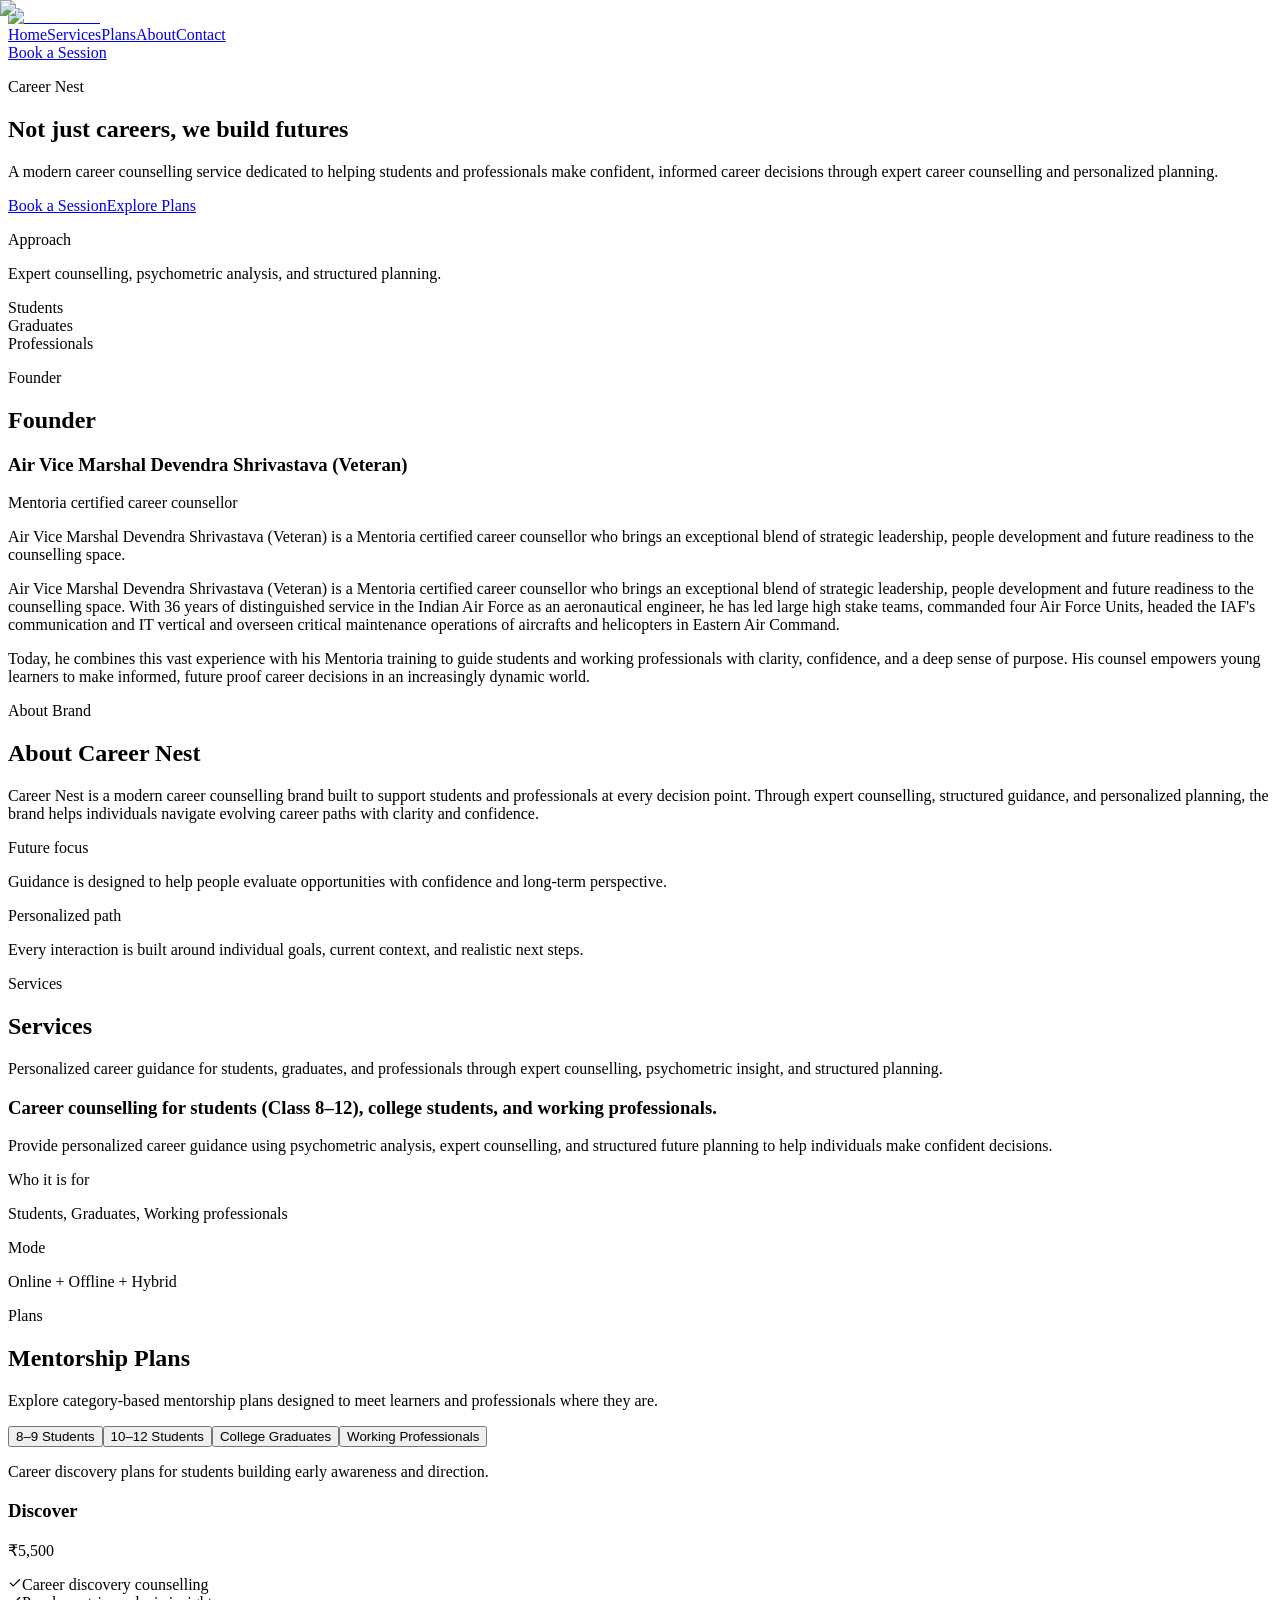
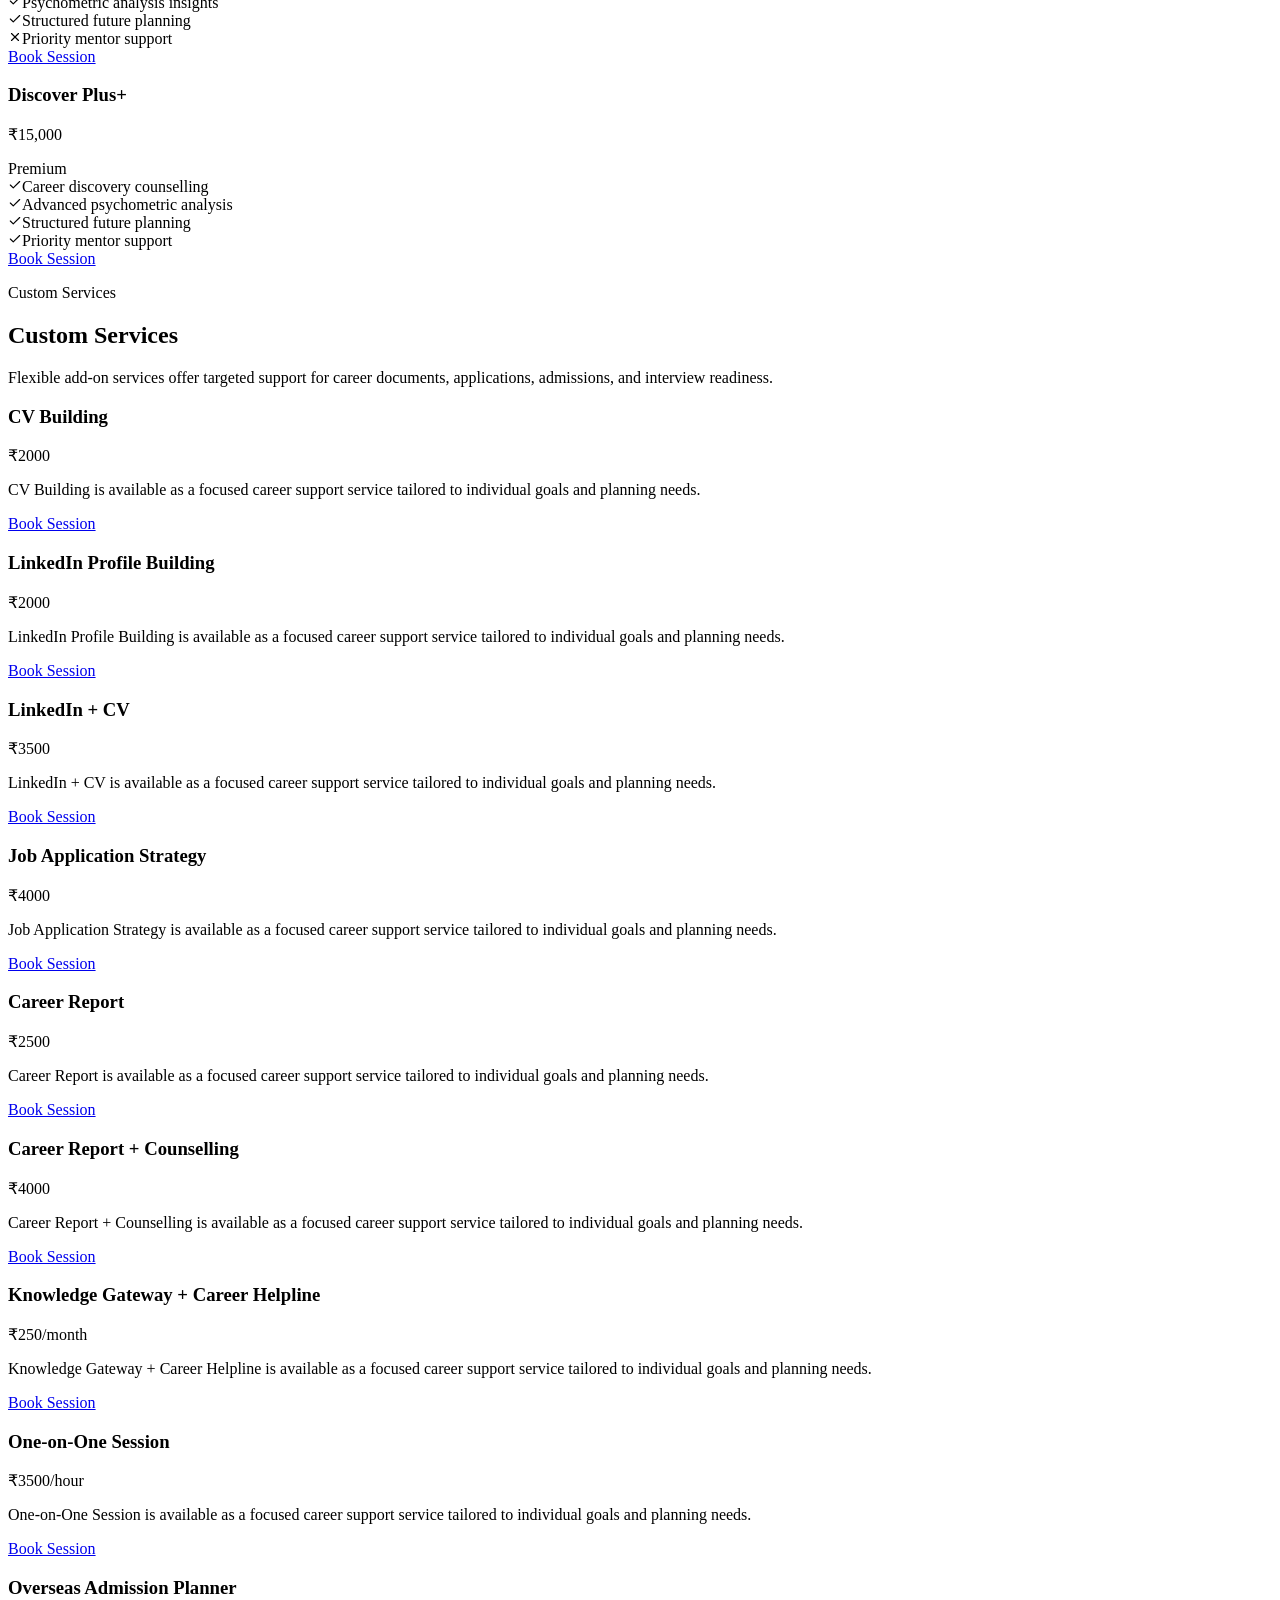
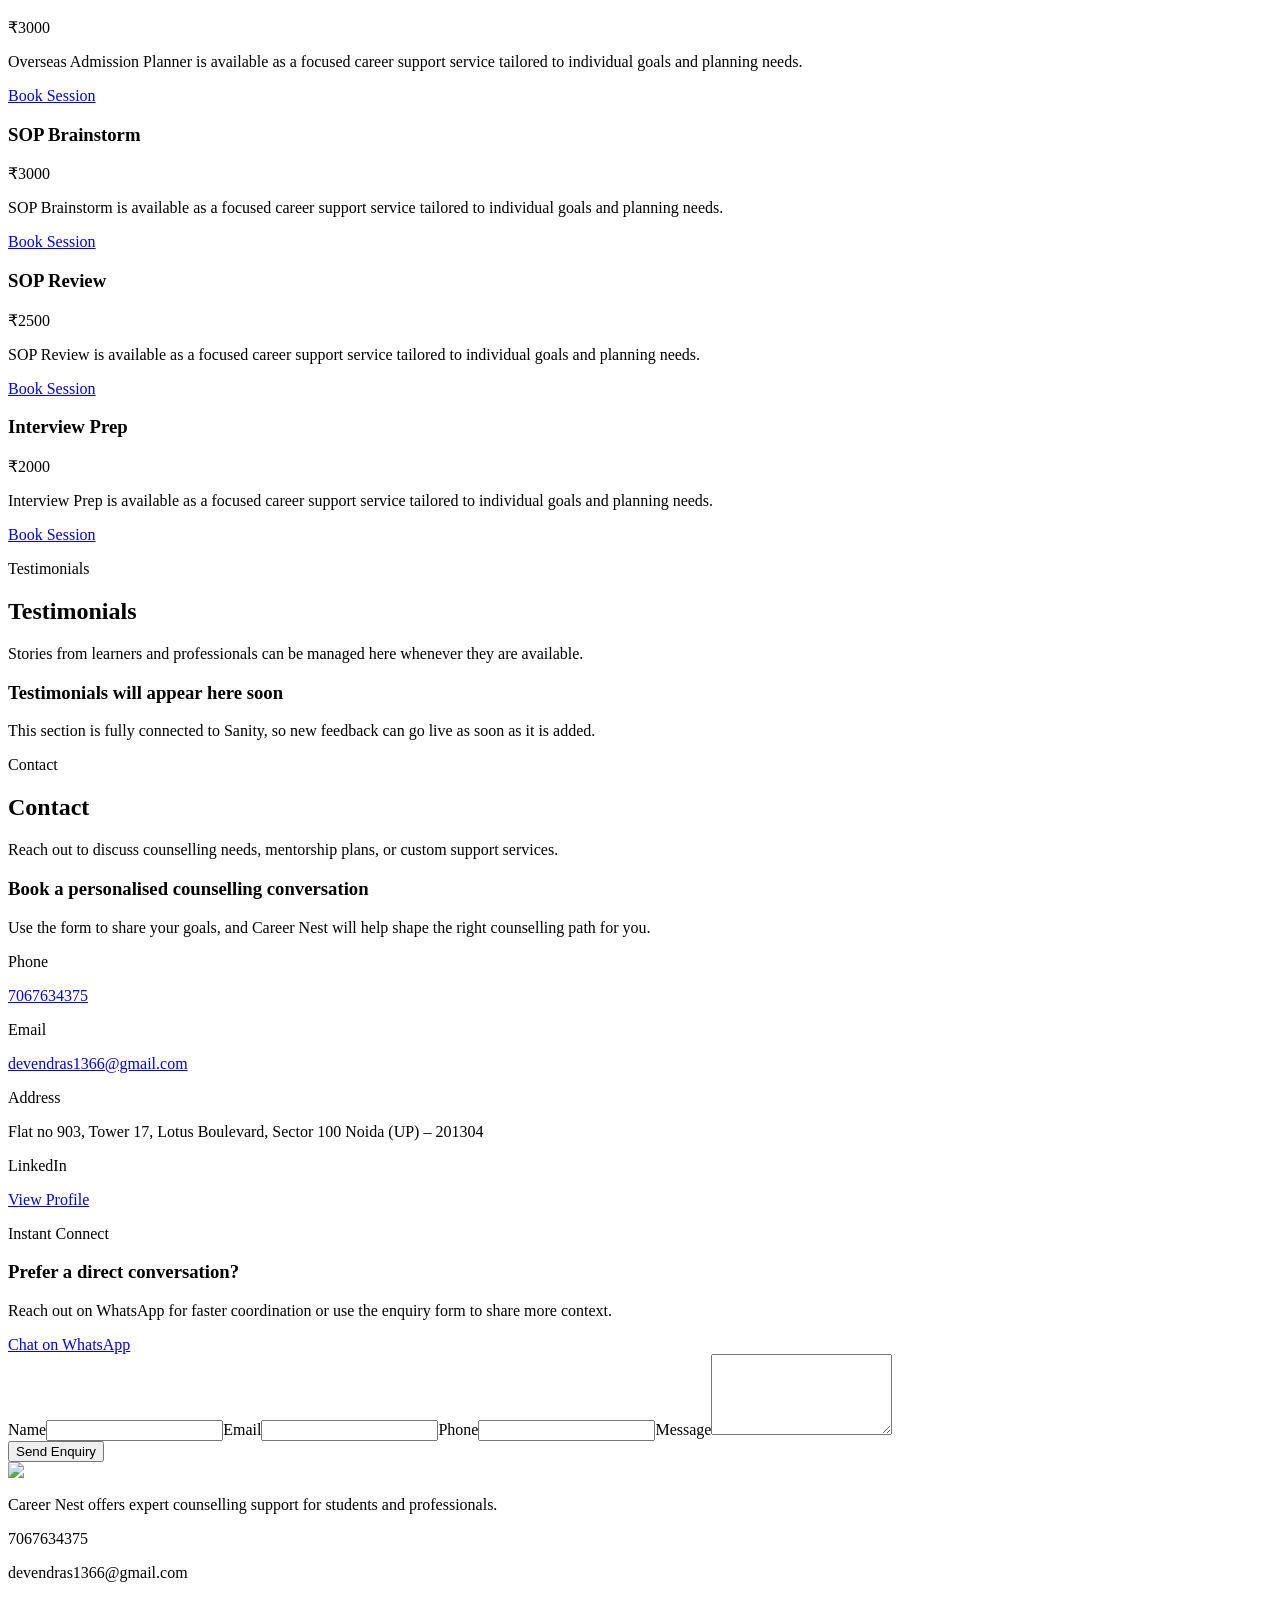
==== commit ff02158f: "Fix static site paths" ====
--- a/index.html
+++ b/index.html
@@ -1 +1 @@
-<!DOCTYPE html><!--UibUsdFWEimLe_e7Cd_RF--><html lang="en"><head><meta charSet="utf-8"/><meta name="viewport" content="width=device-width, initial-scale=1"/><link rel="stylesheet" href="/_next/static/css/e2ce39e08c095e59.css" data-precedence="next"/><link rel="preload" as="script" fetchPriority="low" href="/_next/static/chunks/webpack-1017649d66d1259f.js"/><script src="/_next/static/chunks/4bd1b696-c023c6e3521b1417.js" async=""></script><script src="/_next/static/chunks/255-bc8b3b9a93d25a64.js" async=""></script><script src="/_next/static/chunks/main-app-a5e55c396a9a479b.js" async=""></script><script src="/_next/static/chunks/74-2d903095e2e5cedc.js" async=""></script><script src="/_next/static/chunks/app/page-f876f21fd5ed6ee0.js" async=""></script><title>Career Nest</title><meta name="description" content="Career Nest offers expert career counselling, mentorship plans, and future-ready guidance for students and professionals."/><script src="/_next/static/chunks/polyfills-42372ed130431b0a.js" noModule=""></script></head><body><div hidden=""><!--$--><!--/$--></div><main class="pb-6"><header class="sticky top-0 z-40 pt-4"><div class="container-shell"><div class="glass-panel flex items-center justify-between rounded-full px-5 py-4 md:px-7"><a class="flex items-center text-lg font-semibold tracking-[-0.03em] text-slate-900" href="#home"><img alt="Career Nest" loading="lazy" width="180" height="56" decoding="async" data-nimg="1" class="h-12 w-auto max-w-[180px] object-contain md:h-14 md:max-w-[220px]" style="color:transparent" src="https://cdn.sanity.io/images/fhu2bbrj/production/c8ca3ff01551557cf051b21b79d55ed5dcacaa1e-200x200.png?fit=max"/></a><nav class="hidden items-center gap-6 text-sm font-medium text-slate-600 md:flex"><a class="transition hover:text-indigo-600" href="#home">Home</a><a class="transition hover:text-indigo-600" href="#services">Services</a><a class="transition hover:text-indigo-600" href="#plans">Plans</a><a class="transition hover:text-indigo-600" href="#about">About</a><a class="transition hover:text-indigo-600" href="#contact">Contact</a></nav><a class="inline-flex items-center justify-center rounded-full px-6 py-3 text-sm font-semibold transition duration-300 bg-indigo-600 text-white shadow-[0_14px_30px_rgba(79,70,229,0.3)] hover:bg-indigo-700 hidden md:inline-flex" href="#contact">Book a Session</a></div></div></header><section id="home" class="container-shell pt-12 pb-14 md:pt-20 md:pb-24"><div class="relative overflow-hidden rounded-[2rem] border border-white/70 bg-white/80 px-6 py-14 shadow-[0_25px_100px_rgba(79,70,229,0.15)] backdrop-blur-xl md:px-12 md:py-20"><div class="absolute inset-x-0 top-0 h-px bg-gradient-to-r from-transparent via-indigo-300 to-transparent"></div><div class="absolute -top-24 right-0 h-52 w-52 rounded-full bg-indigo-200/50 blur-3xl"></div><div class="absolute bottom-0 left-0 h-48 w-48 rounded-full bg-sky-200/50 blur-3xl"></div><div class="relative grid gap-10 lg:grid-cols-[1.25fr_0.75fr] lg:items-end"><div class="max-w-3xl"><p class="mb-5 text-sm font-semibold uppercase tracking-[0.28em] text-indigo-600">Career Nest</p><h1 class="max-w-4xl text-4xl font-semibold tracking-[-0.06em] text-slate-950 md:text-6xl">Not just careers, we build futures</h1><p class="section-copy mt-6 max-w-2xl text-lg">A modern career counselling service dedicated to helping students and professionals make confident, informed career decisions through expert career counselling and personalized planning.</p><div class="mt-8 flex flex-wrap gap-4"><a class="inline-flex items-center justify-center rounded-full px-6 py-3 text-sm font-semibold transition duration-300 bg-indigo-600 text-white shadow-[0_14px_30px_rgba(79,70,229,0.3)] hover:bg-indigo-700" href="#contact">Book a Session</a><a class="inline-flex items-center justify-center rounded-full px-6 py-3 text-sm font-semibold transition duration-300 border border-slate-200 bg-white/85 text-slate-700 hover:border-indigo-200 hover:text-indigo-700" href="#plans">Explore Plans</a></div></div><div class="grid gap-4"><div class="glass-panel rounded-[1.75rem] p-6"><p class="text-sm font-medium uppercase tracking-[0.24em] text-slate-500">Approach</p><p class="mt-3 text-2xl font-semibold tracking-[-0.04em] text-slate-900">Expert counselling, psychometric analysis, and structured planning.</p></div><div class="grid gap-4 sm:grid-cols-3"><div class="glass-panel rounded-[1.5rem] p-5 text-center text-sm font-medium text-slate-700">Students</div><div class="glass-panel rounded-[1.5rem] p-5 text-center text-sm font-medium text-slate-700">Graduates</div><div class="glass-panel rounded-[1.5rem] p-5 text-center text-sm font-medium text-slate-700">Professionals</div></div></div></div></div></section><section id="about" class="container-shell py-10 md:py-16"><div class="grid gap-8 lg:grid-cols-[0.8fr_1.2fr] lg:items-start"><div class="glass-panel overflow-hidden rounded-[2rem] p-4"><div class="relative flex min-h-[380px] items-center justify-center overflow-hidden rounded-[1.6rem] bg-white p-4 md:min-h-[520px]"><img alt="Air Vice Marshal Devendra Shrivastava (Veteran)" loading="lazy" decoding="async" data-nimg="fill" class="object-contain" style="position:absolute;height:100%;width:100%;left:0;top:0;right:0;bottom:0;color:transparent" src="https://cdn.sanity.io/images/fhu2bbrj/production/f8fbd63fd724e8ffe3a815c12df5abc36e226132-360x480.jpg?rect=0,38,360,405&amp;w=800&amp;h=900&amp;fit=crop"/></div></div><div class="glass-panel rounded-[2rem] p-8 md:p-10"><div class="max-w-3xl"><p class="mb-4 text-sm font-semibold uppercase tracking-[0.28em] text-indigo-600">Founder</p><h2 class="section-title">Founder</h2></div><h3 class="mt-8 text-3xl font-semibold tracking-[-0.04em] text-slate-950">Air Vice Marshal Devendra Shrivastava (Veteran)</h3><p class="mt-3 text-base font-medium text-indigo-700">Mentoria certified career counsellor</p><p class="section-copy mt-5">Air Vice Marshal Devendra Shrivastava (Veteran) is a Mentoria certified career counsellor who brings an exceptional blend of strategic leadership, people development and future readiness to the counselling space.</p><div class="mt-6 space-y-4 leading-7 text-slate-700"><p>Air Vice Marshal Devendra Shrivastava (Veteran) is a Mentoria certified career counsellor who brings an exceptional blend of strategic leadership, people development and future readiness to the counselling space. With 36 years of distinguished service in the Indian Air Force as an aeronautical engineer, he has led large high stake teams, commanded four Air Force Units, headed the IAF&#x27;s communication and IT vertical and overseen critical maintenance operations of aircrafts and helicopters in Eastern Air Command.</p><p>Today, he combines this vast experience with his Mentoria training to guide students and working professionals with clarity, confidence, and a deep sense of purpose. His counsel empowers young learners to make informed, future proof career decisions in an increasingly dynamic world.</p></div></div></div></section><section id="about" class="container-shell py-10 md:py-16"><div class="glass-panel grid gap-8 rounded-[2rem] p-8 md:grid-cols-[0.95fr_1.05fr] md:p-10"><div class="max-w-3xl"><p class="mb-4 text-sm font-semibold uppercase tracking-[0.28em] text-indigo-600">About Brand</p><h2 class="section-title">About Career Nest</h2><p class="section-copy mt-5">Career Nest is a modern career counselling brand built to support students and professionals at every decision point. Through expert counselling, structured guidance, and personalized planning, the brand helps individuals navigate evolving career paths with clarity and confidence.</p></div><div class="grid gap-4 md:grid-cols-2"><div class="rounded-[1.5rem] border border-slate-200/80 bg-white/80 p-6"><p class="text-sm font-semibold uppercase tracking-[0.22em] text-indigo-600">Future focus</p><p class="section-copy mt-3">Guidance is designed to help people evaluate opportunities with confidence and long-term perspective.</p></div><div class="rounded-[1.5rem] border border-slate-200/80 bg-white/80 p-6"><p class="text-sm font-semibold uppercase tracking-[0.22em] text-indigo-600">Personalized path</p><p class="section-copy mt-3">Every interaction is built around individual goals, current context, and realistic next steps.</p></div></div></div></section><section id="services" class="container-shell py-10 md:py-16"><div class="max-w-3xl"><p class="mb-4 text-sm font-semibold uppercase tracking-[0.28em] text-indigo-600">Services</p><h2 class="section-title">Services</h2><p class="section-copy mt-5">Personalized career guidance for students, graduates, and professionals through expert counselling, psychometric insight, and structured planning.</p></div><div class="mt-8 grid gap-6"><article class="glass-panel rounded-[2rem] p-7 md:p-9"><div class="grid gap-8 lg:grid-cols-[1.4fr_0.6fr]"><div><h3 class="text-2xl font-semibold tracking-[-0.04em] text-slate-950">Career counselling for students (Class 8–12), college students, and working professionals.</h3><p class="section-copy mt-4">Provide personalized career guidance using psychometric analysis, expert counselling, and structured future planning to help individuals make confident decisions.</p></div><div class="grid gap-4 sm:grid-cols-2 lg:grid-cols-1"><div class="rounded-[1.4rem] border border-slate-200/80 bg-white/85 p-5"><p class="text-sm font-semibold uppercase tracking-[0.22em] text-slate-500">Who it is for</p><p class="mt-3 text-base font-medium text-slate-900">Students, Graduates, Working professionals</p></div><div class="rounded-[1.4rem] border border-slate-200/80 bg-white/85 p-5"><p class="text-sm font-semibold uppercase tracking-[0.22em] text-slate-500">Mode</p><p class="mt-3 text-base font-medium text-slate-900">Online + Offline + Hybrid</p></div></div></div></article></div></section><section id="plans" class="container-shell py-10 md:py-16"><div class="max-w-3xl"><p class="mb-4 text-sm font-semibold uppercase tracking-[0.28em] text-indigo-600">Plans</p><h2 class="section-title">Mentorship Plans</h2><p class="section-copy mt-5">Explore category-based mentorship plans designed to meet learners and professionals where they are.</p></div><div class="mt-8 flex flex-wrap gap-3"><button type="button" class="rounded-full border px-5 py-3 text-sm font-semibold transition border-indigo-600 bg-indigo-600 text-white shadow-[0_14px_30px_rgba(79,70,229,0.25)]">8–9 Students</button><button type="button" class="rounded-full border px-5 py-3 text-sm font-semibold transition border-slate-200 bg-white/80 text-slate-700 hover:border-indigo-200 hover:text-indigo-700">10–12 Students</button><button type="button" class="rounded-full border px-5 py-3 text-sm font-semibold transition border-slate-200 bg-white/80 text-slate-700 hover:border-indigo-200 hover:text-indigo-700">College Graduates</button><button type="button" class="rounded-full border px-5 py-3 text-sm font-semibold transition border-slate-200 bg-white/80 text-slate-700 hover:border-indigo-200 hover:text-indigo-700">Working Professionals</button></div><div class="mt-6 rounded-[2rem] border border-slate-200/70 bg-white/70 p-6 shadow-[0_18px_50px_rgba(79,70,229,0.12)] md:p-8"><p class="section-copy mb-6 max-w-2xl">Career discovery plans for students building early awareness and direction.</p><div class="grid gap-6 lg:grid-cols-2"><article class="rounded-[1.75rem] border p-6 transition md:p-7 border-slate-200/80 bg-white/90 text-slate-900"><div class="flex items-start justify-between gap-4"><div><h3 class="text-2xl font-semibold tracking-[-0.04em]">Discover</h3><p class="mt-3 text-3xl font-semibold tracking-[-0.05em]">₹5,500</p></div></div><div class="mt-6 space-y-3"><div class="flex items-start gap-3"><span class="mt-0.5 flex h-6 w-6 items-center justify-center rounded-full bg-emerald-500/15 text-emerald-500"><svg xmlns="http://www.w3.org/2000/svg" width="14" height="14" viewBox="0 0 24 24" fill="none" stroke="currentColor" stroke-width="2" stroke-linecap="round" stroke-linejoin="round" class="lucide lucide-check" aria-hidden="true"><path d="M20 6 9 17l-5-5"></path></svg></span><span class="text-sm leading-6 text-slate-600">Career discovery counselling</span></div><div class="flex items-start gap-3"><span class="mt-0.5 flex h-6 w-6 items-center justify-center rounded-full bg-emerald-500/15 text-emerald-500"><svg xmlns="http://www.w3.org/2000/svg" width="14" height="14" viewBox="0 0 24 24" fill="none" stroke="currentColor" stroke-width="2" stroke-linecap="round" stroke-linejoin="round" class="lucide lucide-check" aria-hidden="true"><path d="M20 6 9 17l-5-5"></path></svg></span><span class="text-sm leading-6 text-slate-600">Psychometric analysis insights</span></div><div class="flex items-start gap-3"><span class="mt-0.5 flex h-6 w-6 items-center justify-center rounded-full bg-emerald-500/15 text-emerald-500"><svg xmlns="http://www.w3.org/2000/svg" width="14" height="14" viewBox="0 0 24 24" fill="none" stroke="currentColor" stroke-width="2" stroke-linecap="round" stroke-linejoin="round" class="lucide lucide-check" aria-hidden="true"><path d="M20 6 9 17l-5-5"></path></svg></span><span class="text-sm leading-6 text-slate-600">Structured future planning</span></div><div class="flex items-start gap-3"><span class="mt-0.5 flex h-6 w-6 items-center justify-center rounded-full bg-rose-500/15 text-rose-500"><svg xmlns="http://www.w3.org/2000/svg" width="14" height="14" viewBox="0 0 24 24" fill="none" stroke="currentColor" stroke-width="2" stroke-linecap="round" stroke-linejoin="round" class="lucide lucide-x" aria-hidden="true"><path d="M18 6 6 18"></path><path d="m6 6 12 12"></path></svg></span><span class="text-sm leading-6 text-slate-600">Priority mentor support</span></div></div><a class="inline-flex items-center justify-center rounded-full px-6 py-3 text-sm font-semibold transition duration-300 bg-indigo-600 text-white shadow-[0_14px_30px_rgba(79,70,229,0.3)] hover:bg-indigo-700 mt-8 w-full" href="#contact">Book Session</a></article><article class="rounded-[1.75rem] border p-6 transition md:p-7 border-indigo-500 bg-gradient-to-b from-indigo-600 to-indigo-500 text-white shadow-[0_20px_50px_rgba(79,70,229,0.35)]"><div class="flex items-start justify-between gap-4"><div><h3 class="text-2xl font-semibold tracking-[-0.04em]">Discover Plus+</h3><p class="mt-3 text-3xl font-semibold tracking-[-0.05em]">₹15,000</p></div><span class="rounded-full bg-white/18 px-3 py-1 text-xs font-semibold uppercase tracking-[0.22em] text-white">Premium</span></div><div class="mt-6 space-y-3"><div class="flex items-start gap-3"><span class="mt-0.5 flex h-6 w-6 items-center justify-center rounded-full bg-emerald-500/15 text-emerald-500"><svg xmlns="http://www.w3.org/2000/svg" width="14" height="14" viewBox="0 0 24 24" fill="none" stroke="currentColor" stroke-width="2" stroke-linecap="round" stroke-linejoin="round" class="lucide lucide-check" aria-hidden="true"><path d="M20 6 9 17l-5-5"></path></svg></span><span class="text-sm leading-6 text-white/88">Career discovery counselling</span></div><div class="flex items-start gap-3"><span class="mt-0.5 flex h-6 w-6 items-center justify-center rounded-full bg-emerald-500/15 text-emerald-500"><svg xmlns="http://www.w3.org/2000/svg" width="14" height="14" viewBox="0 0 24 24" fill="none" stroke="currentColor" stroke-width="2" stroke-linecap="round" stroke-linejoin="round" class="lucide lucide-check" aria-hidden="true"><path d="M20 6 9 17l-5-5"></path></svg></span><span class="text-sm leading-6 text-white/88">Advanced psychometric analysis</span></div><div class="flex items-start gap-3"><span class="mt-0.5 flex h-6 w-6 items-center justify-center rounded-full bg-emerald-500/15 text-emerald-500"><svg xmlns="http://www.w3.org/2000/svg" width="14" height="14" viewBox="0 0 24 24" fill="none" stroke="currentColor" stroke-width="2" stroke-linecap="round" stroke-linejoin="round" class="lucide lucide-check" aria-hidden="true"><path d="M20 6 9 17l-5-5"></path></svg></span><span class="text-sm leading-6 text-white/88">Structured future planning</span></div><div class="flex items-start gap-3"><span class="mt-0.5 flex h-6 w-6 items-center justify-center rounded-full bg-emerald-500/15 text-emerald-500"><svg xmlns="http://www.w3.org/2000/svg" width="14" height="14" viewBox="0 0 24 24" fill="none" stroke="currentColor" stroke-width="2" stroke-linecap="round" stroke-linejoin="round" class="lucide lucide-check" aria-hidden="true"><path d="M20 6 9 17l-5-5"></path></svg></span><span class="text-sm leading-6 text-white/88">Priority mentor support</span></div></div><a class="inline-flex items-center justify-center rounded-full px-6 py-3 text-sm font-semibold transition duration-300 border border-slate-200 bg-white/85 text-slate-700 hover:border-indigo-200 hover:text-indigo-700 mt-8 w-full border-white/25 bg-white text-indigo-700 hover:bg-indigo-50" href="#contact">Book Session</a></article></div></div></section><section class="container-shell py-10 md:py-16"><div class="max-w-3xl"><p class="mb-4 text-sm font-semibold uppercase tracking-[0.28em] text-indigo-600">Custom Services</p><h2 class="section-title">Custom Services</h2><p class="section-copy mt-5">Flexible add-on services offer targeted support for career documents, applications, admissions, and interview readiness.</p></div><div class="mt-8 grid gap-5 md:grid-cols-2 xl:grid-cols-3"><article class="glass-panel rounded-[1.7rem] p-6"><div class="flex items-start justify-between gap-4"><h3 class="text-xl font-semibold tracking-[-0.03em] text-slate-950">CV Building</h3><span class="rounded-full bg-indigo-50 px-3 py-1 text-sm font-semibold text-indigo-700">₹2000</span></div><p class="section-copy mt-4 min-h-24">CV Building is available as a focused career support service tailored to individual goals and planning needs.</p><a class="inline-flex items-center justify-center rounded-full px-6 py-3 text-sm font-semibold transition duration-300 bg-indigo-600 text-white shadow-[0_14px_30px_rgba(79,70,229,0.3)] hover:bg-indigo-700 mt-6 w-full" href="#contact">Book Session</a></article><article class="glass-panel rounded-[1.7rem] p-6"><div class="flex items-start justify-between gap-4"><h3 class="text-xl font-semibold tracking-[-0.03em] text-slate-950">LinkedIn Profile Building</h3><span class="rounded-full bg-indigo-50 px-3 py-1 text-sm font-semibold text-indigo-700">₹2000</span></div><p class="section-copy mt-4 min-h-24">LinkedIn Profile Building is available as a focused career support service tailored to individual goals and planning needs.</p><a class="inline-flex items-center justify-center rounded-full px-6 py-3 text-sm font-semibold transition duration-300 bg-indigo-600 text-white shadow-[0_14px_30px_rgba(79,70,229,0.3)] hover:bg-indigo-700 mt-6 w-full" href="#contact">Book Session</a></article><article class="glass-panel rounded-[1.7rem] p-6"><div class="flex items-start justify-between gap-4"><h3 class="text-xl font-semibold tracking-[-0.03em] text-slate-950">LinkedIn + CV</h3><span class="rounded-full bg-indigo-50 px-3 py-1 text-sm font-semibold text-indigo-700">₹3500</span></div><p class="section-copy mt-4 min-h-24">LinkedIn + CV is available as a focused career support service tailored to individual goals and planning needs.</p><a class="inline-flex items-center justify-center rounded-full px-6 py-3 text-sm font-semibold transition duration-300 bg-indigo-600 text-white shadow-[0_14px_30px_rgba(79,70,229,0.3)] hover:bg-indigo-700 mt-6 w-full" href="#contact">Book Session</a></article><article class="glass-panel rounded-[1.7rem] p-6"><div class="flex items-start justify-between gap-4"><h3 class="text-xl font-semibold tracking-[-0.03em] text-slate-950">Job Application Strategy</h3><span class="rounded-full bg-indigo-50 px-3 py-1 text-sm font-semibold text-indigo-700">₹4000</span></div><p class="section-copy mt-4 min-h-24">Job Application Strategy is available as a focused career support service tailored to individual goals and planning needs.</p><a class="inline-flex items-center justify-center rounded-full px-6 py-3 text-sm font-semibold transition duration-300 bg-indigo-600 text-white shadow-[0_14px_30px_rgba(79,70,229,0.3)] hover:bg-indigo-700 mt-6 w-full" href="#contact">Book Session</a></article><article class="glass-panel rounded-[1.7rem] p-6"><div class="flex items-start justify-between gap-4"><h3 class="text-xl font-semibold tracking-[-0.03em] text-slate-950">Career Report</h3><span class="rounded-full bg-indigo-50 px-3 py-1 text-sm font-semibold text-indigo-700">₹2500</span></div><p class="section-copy mt-4 min-h-24">Career Report is available as a focused career support service tailored to individual goals and planning needs.</p><a class="inline-flex items-center justify-center rounded-full px-6 py-3 text-sm font-semibold transition duration-300 bg-indigo-600 text-white shadow-[0_14px_30px_rgba(79,70,229,0.3)] hover:bg-indigo-700 mt-6 w-full" href="#contact">Book Session</a></article><article class="glass-panel rounded-[1.7rem] p-6"><div class="flex items-start justify-between gap-4"><h3 class="text-xl font-semibold tracking-[-0.03em] text-slate-950">Career Report + Counselling</h3><span class="rounded-full bg-indigo-50 px-3 py-1 text-sm font-semibold text-indigo-700">₹4000</span></div><p class="section-copy mt-4 min-h-24">Career Report + Counselling is available as a focused career support service tailored to individual goals and planning needs.</p><a class="inline-flex items-center justify-center rounded-full px-6 py-3 text-sm font-semibold transition duration-300 bg-indigo-600 text-white shadow-[0_14px_30px_rgba(79,70,229,0.3)] hover:bg-indigo-700 mt-6 w-full" href="#contact">Book Session</a></article><article class="glass-panel rounded-[1.7rem] p-6"><div class="flex items-start justify-between gap-4"><h3 class="text-xl font-semibold tracking-[-0.03em] text-slate-950">Knowledge Gateway + Career Helpline</h3><span class="rounded-full bg-indigo-50 px-3 py-1 text-sm font-semibold text-indigo-700">₹250/month</span></div><p class="section-copy mt-4 min-h-24">Knowledge Gateway + Career Helpline is available as a focused career support service tailored to individual goals and planning needs.</p><a class="inline-flex items-center justify-center rounded-full px-6 py-3 text-sm font-semibold transition duration-300 bg-indigo-600 text-white shadow-[0_14px_30px_rgba(79,70,229,0.3)] hover:bg-indigo-700 mt-6 w-full" href="#contact">Book Session</a></article><article class="glass-panel rounded-[1.7rem] p-6"><div class="flex items-start justify-between gap-4"><h3 class="text-xl font-semibold tracking-[-0.03em] text-slate-950">One-on-One Session</h3><span class="rounded-full bg-indigo-50 px-3 py-1 text-sm font-semibold text-indigo-700">₹3500/hour</span></div><p class="section-copy mt-4 min-h-24">One-on-One Session is available as a focused career support service tailored to individual goals and planning needs.</p><a class="inline-flex items-center justify-center rounded-full px-6 py-3 text-sm font-semibold transition duration-300 bg-indigo-600 text-white shadow-[0_14px_30px_rgba(79,70,229,0.3)] hover:bg-indigo-700 mt-6 w-full" href="#contact">Book Session</a></article><article class="glass-panel rounded-[1.7rem] p-6"><div class="flex items-start justify-between gap-4"><h3 class="text-xl font-semibold tracking-[-0.03em] text-slate-950">Overseas Admission Planner</h3><span class="rounded-full bg-indigo-50 px-3 py-1 text-sm font-semibold text-indigo-700">₹3000</span></div><p class="section-copy mt-4 min-h-24">Overseas Admission Planner is available as a focused career support service tailored to individual goals and planning needs.</p><a class="inline-flex items-center justify-center rounded-full px-6 py-3 text-sm font-semibold transition duration-300 bg-indigo-600 text-white shadow-[0_14px_30px_rgba(79,70,229,0.3)] hover:bg-indigo-700 mt-6 w-full" href="#contact">Book Session</a></article><article class="glass-panel rounded-[1.7rem] p-6"><div class="flex items-start justify-between gap-4"><h3 class="text-xl font-semibold tracking-[-0.03em] text-slate-950">SOP Brainstorm</h3><span class="rounded-full bg-indigo-50 px-3 py-1 text-sm font-semibold text-indigo-700">₹3000</span></div><p class="section-copy mt-4 min-h-24">SOP Brainstorm is available as a focused career support service tailored to individual goals and planning needs.</p><a class="inline-flex items-center justify-center rounded-full px-6 py-3 text-sm font-semibold transition duration-300 bg-indigo-600 text-white shadow-[0_14px_30px_rgba(79,70,229,0.3)] hover:bg-indigo-700 mt-6 w-full" href="#contact">Book Session</a></article><article class="glass-panel rounded-[1.7rem] p-6"><div class="flex items-start justify-between gap-4"><h3 class="text-xl font-semibold tracking-[-0.03em] text-slate-950">SOP Review</h3><span class="rounded-full bg-indigo-50 px-3 py-1 text-sm font-semibold text-indigo-700">₹2500</span></div><p class="section-copy mt-4 min-h-24">SOP Review is available as a focused career support service tailored to individual goals and planning needs.</p><a class="inline-flex items-center justify-center rounded-full px-6 py-3 text-sm font-semibold transition duration-300 bg-indigo-600 text-white shadow-[0_14px_30px_rgba(79,70,229,0.3)] hover:bg-indigo-700 mt-6 w-full" href="#contact">Book Session</a></article><article class="glass-panel rounded-[1.7rem] p-6"><div class="flex items-start justify-between gap-4"><h3 class="text-xl font-semibold tracking-[-0.03em] text-slate-950">Interview Prep</h3><span class="rounded-full bg-indigo-50 px-3 py-1 text-sm font-semibold text-indigo-700">₹2000</span></div><p class="section-copy mt-4 min-h-24">Interview Prep is available as a focused career support service tailored to individual goals and planning needs.</p><a class="inline-flex items-center justify-center rounded-full px-6 py-3 text-sm font-semibold transition duration-300 bg-indigo-600 text-white shadow-[0_14px_30px_rgba(79,70,229,0.3)] hover:bg-indigo-700 mt-6 w-full" href="#contact">Book Session</a></article></div></section><section class="container-shell py-10 md:py-16"><div class="mx-auto max-w-3xl text-center"><p class="mb-4 text-sm font-semibold uppercase tracking-[0.28em] text-indigo-600">Testimonials</p><h2 class="section-title">Testimonials</h2><p class="section-copy mt-5">Stories from learners and professionals can be managed here whenever they are available.</p></div><div class="glass-panel mx-auto mt-8 max-w-3xl rounded-[2rem] px-8 py-14 text-center"><h3 class="text-2xl font-semibold tracking-[-0.04em] text-slate-950">Testimonials will appear here soon</h3><p class="section-copy mt-4">This section is fully connected to Sanity, so new feedback can go live as soon as it is added.</p></div></section><section id="contact" class="container-shell py-10 md:py-16"><div class="max-w-3xl"><p class="mb-4 text-sm font-semibold uppercase tracking-[0.28em] text-indigo-600">Contact</p><h2 class="section-title">Contact</h2><p class="section-copy mt-5">Reach out to discuss counselling needs, mentorship plans, or custom support services.</p></div><div class="mt-8 grid gap-6 xl:grid-cols-[0.78fr_1.22fr]"><div class="glass-panel rounded-[2rem] p-7 md:p-8"><h3 class="text-2xl font-semibold tracking-[-0.04em] text-slate-950">Book a personalised counselling conversation</h3><p class="section-copy mt-4">Use the form to share your goals, and Career Nest will help shape the right counselling path for you.</p><div class="mt-8 space-y-5"><div><p class="text-sm font-semibold uppercase tracking-[0.22em] text-slate-500">Phone</p><a class="mt-2 inline-block text-lg font-medium text-slate-900" href="tel:7067634375">7067634375</a></div><div><p class="text-sm font-semibold uppercase tracking-[0.22em] text-slate-500">Email</p><a class="mt-2 inline-block text-lg font-medium text-slate-900" href="mailto:devendras1366@gmail.com">devendras1366@gmail.com</a></div><div><p class="text-sm font-semibold uppercase tracking-[0.22em] text-slate-500">Address</p><p class="mt-2 text-lg font-medium leading-8 text-slate-900">Flat no 903, Tower 17, Lotus Boulevard, Sector 100 Noida (UP) – 201304</p></div><div><p class="text-sm font-semibold uppercase tracking-[0.22em] text-slate-500">LinkedIn</p><a class="mt-2 inline-block text-lg font-medium text-indigo-700" href="https://www.linkedin.com/in/air-vice-marshal-devendra-shrivastava-604b6917">View Profile</a></div></div></div><div class="grid gap-6 lg:grid-cols-[0.78fr_1.22fr]"><div class="glass-panel rounded-[2rem] p-7 md:p-8"><p class="text-sm font-semibold uppercase tracking-[0.24em] text-indigo-600">Instant Connect</p><h3 class="mt-4 text-3xl font-semibold tracking-[-0.05em] text-slate-950">Prefer a direct conversation?</h3><p class="section-copy mt-4">Reach out on WhatsApp for faster coordination or use the enquiry form to share more context.</p><a class="inline-flex items-center justify-center rounded-full px-6 py-3 text-sm font-semibold transition duration-300 bg-indigo-600 text-white shadow-[0_14px_30px_rgba(79,70,229,0.3)] hover:bg-indigo-700 mt-6" href="https://wa.me/917067634375?text=Hello%2C%20I%20would%20like%20to%20book%20a%20counselling%20session%20with%20Career%20Nest.">Chat on WhatsApp</a></div><form class="glass-panel rounded-[2rem] p-7 md:p-8"><div class="grid gap-5 md:grid-cols-2"><label class="text-sm font-medium text-slate-700">Name<input required="" class="mt-2 w-full rounded-2xl border border-slate-200 bg-white/90 px-4 py-3 outline-none transition focus:border-indigo-400" value=""/></label><label class="text-sm font-medium text-slate-700">Email<input required="" type="email" class="mt-2 w-full rounded-2xl border border-slate-200 bg-white/90 px-4 py-3 outline-none transition focus:border-indigo-400" value=""/></label><label class="text-sm font-medium text-slate-700 md:col-span-2">Phone<input required="" class="mt-2 w-full rounded-2xl border border-slate-200 bg-white/90 px-4 py-3 outline-none transition focus:border-indigo-400" value=""/></label><label class="text-sm font-medium text-slate-700 md:col-span-2">Message<textarea required="" rows="5" class="mt-2 w-full rounded-2xl border border-slate-200 bg-white/90 px-4 py-3 outline-none transition focus:border-indigo-400"></textarea></label></div><button type="submit" class="mt-6 inline-flex rounded-full bg-indigo-600 px-6 py-3 text-sm font-semibold text-white shadow-[0_14px_30px_rgba(79,70,229,0.3)] transition hover:bg-indigo-700">Send Enquiry</button></form></div></div></section><footer class="container-shell py-10 md:py-14"><div class="glass-panel flex flex-col gap-6 rounded-[2rem] px-7 py-8 md:flex-row md:items-end md:justify-between md:px-10"><div><div class="flex items-center"><img alt="Career Nest" loading="lazy" width="180" height="56" decoding="async" data-nimg="1" class="h-12 w-auto max-w-[180px] object-contain md:h-14 md:max-w-[220px]" style="color:transparent" src="https://cdn.sanity.io/images/fhu2bbrj/production/c8ca3ff01551557cf051b21b79d55ed5dcacaa1e-200x200.png?fit=max"/></div><p class="section-copy mt-3 max-w-xl">Career Nest offers expert counselling support for students and professionals.</p></div><div class="space-y-2 text-sm text-slate-600"><p>7067634375</p><p>devendras1366@gmail.com</p><a class="font-medium text-indigo-700" href="https://www.linkedin.com/in/air-vice-marshal-devendra-shrivastava-604b6917">LinkedIn</a></div></div></footer></main><!--$--><!--/$--><script src="/_next/static/chunks/webpack-1017649d66d1259f.js" id="_R_" async=""></script><script>(self.__next_f=self.__next_f||[]).push([0])</script><script>self.__next_f.push([1,"1:\"$Sreact.fragment\"\n2:I[9766,[],\"\"]\n3:I[8924,[],\"\"]\n5:I[4431,[],\"OutletBoundary\"]\n7:I[5278,[],\"AsyncMetadataOutlet\"]\n9:I[4431,[],\"ViewportBoundary\"]\nb:I[4431,[],\"MetadataBoundary\"]\nc:\"$Sreact.suspense\"\ne:I[7150,[],\"\"]\n:HL[\"/_next/static/css/e2ce39e08c095e59.css\",\"style\"]\n"])</script><script>self.__next_f.push([1,"0:{\"P\":null,\"b\":\"UibUsdFWEimLe_e7Cd-RF\",\"p\":\"\",\"c\":[\"\",\"\"],\"i\":false,\"f\":[[[\"\",{\"children\":[\"__PAGE__\",{}]},\"$undefined\",\"$undefined\",true],[\"\",[\"$\",\"$1\",\"c\",{\"children\":[[[\"$\",\"link\",\"0\",{\"rel\":\"stylesheet\",\"href\":\"/_next/static/css/e2ce39e08c095e59.css\",\"precedence\":\"next\",\"crossOrigin\":\"$undefined\",\"nonce\":\"$undefined\"}]],[\"$\",\"html\",null,{\"lang\":\"en\",\"children\":[\"$\",\"body\",null,{\"children\":[\"$\",\"$L2\",null,{\"parallelRouterKey\":\"children\",\"error\":\"$undefined\",\"errorStyles\":\"$undefined\",\"errorScripts\":\"$undefined\",\"template\":[\"$\",\"$L3\",null,{}],\"templateStyles\":\"$undefined\",\"templateScripts\":\"$undefined\",\"notFound\":[[[\"$\",\"title\",null,{\"children\":\"404: This page could not be found.\"}],[\"$\",\"div\",null,{\"style\":{\"fontFamily\":\"system-ui,\\\"Segoe UI\\\",Roboto,Helvetica,Arial,sans-serif,\\\"Apple Color Emoji\\\",\\\"Segoe UI Emoji\\\"\",\"height\":\"100vh\",\"textAlign\":\"center\",\"display\":\"flex\",\"flexDirection\":\"column\",\"alignItems\":\"center\",\"justifyContent\":\"center\"},\"children\":[\"$\",\"div\",null,{\"children\":[[\"$\",\"style\",null,{\"dangerouslySetInnerHTML\":{\"__html\":\"body{color:#000;background:#fff;margin:0}.next-error-h1{border-right:1px solid rgba(0,0,0,.3)}@media (prefers-color-scheme:dark){body{color:#fff;background:#000}.next-error-h1{border-right:1px solid rgba(255,255,255,.3)}}\"}}],[\"$\",\"h1\",null,{\"className\":\"next-error-h1\",\"style\":{\"display\":\"inline-block\",\"margin\":\"0 20px 0 0\",\"padding\":\"0 23px 0 0\",\"fontSize\":24,\"fontWeight\":500,\"verticalAlign\":\"top\",\"lineHeight\":\"49px\"},\"children\":404}],[\"$\",\"div\",null,{\"style\":{\"display\":\"inline-block\"},\"children\":[\"$\",\"h2\",null,{\"style\":{\"fontSize\":14,\"fontWeight\":400,\"lineHeight\":\"49px\",\"margin\":0},\"children\":\"This page could not be found.\"}]}]]}]}]],[]],\"forbidden\":\"$undefined\",\"unauthorized\":\"$undefined\"}]}]}]]}],{\"children\":[\"__PAGE__\",[\"$\",\"$1\",\"c\",{\"children\":[\"$L4\",null,[\"$\",\"$L5\",null,{\"children\":[\"$L6\",[\"$\",\"$L7\",null,{\"promise\":\"$@8\"}]]}]]}],{},null,false]},null,false],[\"$\",\"$1\",\"h\",{\"children\":[null,[[\"$\",\"$L9\",null,{\"children\":\"$La\"}],null],[\"$\",\"$Lb\",null,{\"children\":[\"$\",\"div\",null,{\"hidden\":true,\"children\":[\"$\",\"$c\",null,{\"fallback\":null,\"children\":\"$Ld\"}]}]}]]}],false]],\"m\":\"$undefined\",\"G\":[\"$e\",[]],\"s\":false,\"S\":true}\n"])</script><script>self.__next_f.push([1,"a:[[\"$\",\"meta\",\"0\",{\"charSet\":\"utf-8\"}],[\"$\",\"meta\",\"1\",{\"name\":\"viewport\",\"content\":\"width=device-width, initial-scale=1\"}]]\n6:null\n"])</script><script>self.__next_f.push([1,"8:{\"metadata\":[[\"$\",\"title\",\"0\",{\"children\":\"Career Nest\"}],[\"$\",\"meta\",\"1\",{\"name\":\"description\",\"content\":\"Career Nest offers expert career counselling, mentorship plans, and future-ready guidance for students and professionals.\"}]],\"error\":null,\"digest\":\"$undefined\"}\n"])</script><script>self.__next_f.push([1,"d:\"$8:metadata\"\n"])</script><script>self.__next_f.push([1,"f:I[2619,[\"74\",\"static/chunks/74-2d903095e2e5cedc.js\",\"974\",\"static/chunks/app/page-f876f21fd5ed6ee0.js\"],\"\"]\n10:I[1356,[\"74\",\"static/chunks/74-2d903095e2e5cedc.js\",\"974\",\"static/chunks/app/page-f876f21fd5ed6ee0.js\"],\"Image\"]\n"])</script><script>self.__next_f.push([1,"4:[\"$\",\"main\",null,{\"className\":\"pb-6\",\"children\":[[\"$\",\"header\",null,{\"className\":\"sticky top-0 z-40 pt-4\",\"children\":[\"$\",\"div\",null,{\"className\":\"container-shell\",\"children\":[\"$\",\"div\",null,{\"className\":\"glass-panel flex items-center justify-between rounded-full px-5 py-4 md:px-7\",\"children\":[[\"$\",\"$Lf\",null,{\"href\":\"#home\",\"className\":\"flex items-center text-lg font-semibold tracking-[-0.03em] text-slate-900\",\"children\":[\"$\",\"$L10\",null,{\"src\":\"https://cdn.sanity.io/images/fhu2bbrj/production/c8ca3ff01551557cf051b21b79d55ed5dcacaa1e-200x200.png?fit=max\",\"alt\":\"Career Nest\",\"width\":180,\"height\":56,\"className\":\"h-12 w-auto max-w-[180px] object-contain md:h-14 md:max-w-[220px]\"}]}],[\"$\",\"nav\",null,{\"className\":\"hidden items-center gap-6 text-sm font-medium text-slate-600 md:flex\",\"children\":[[\"$\",\"$Lf\",\"Home-#home\",{\"href\":\"#home\",\"className\":\"transition hover:text-indigo-600\",\"children\":\"Home\"}],[\"$\",\"$Lf\",\"Services-#services\",{\"href\":\"#services\",\"className\":\"transition hover:text-indigo-600\",\"children\":\"Services\"}],[\"$\",\"$Lf\",\"Plans-#plans\",{\"href\":\"#plans\",\"className\":\"transition hover:text-indigo-600\",\"children\":\"Plans\"}],[\"$\",\"$Lf\",\"About-#about\",{\"href\":\"#about\",\"className\":\"transition hover:text-indigo-600\",\"children\":\"About\"}],[\"$\",\"$Lf\",\"Contact-#contact\",{\"href\":\"#contact\",\"className\":\"transition hover:text-indigo-600\",\"children\":\"Contact\"}]]}],[\"$\",\"$Lf\",null,{\"href\":\"#contact\",\"className\":\"inline-flex items-center justify-center rounded-full px-6 py-3 text-sm font-semibold transition duration-300 bg-indigo-600 text-white shadow-[0_14px_30px_rgba(79,70,229,0.3)] hover:bg-indigo-700 hidden md:inline-flex\",\"children\":\"Book a Session\"}]]}]}]}],[\"$\",\"section\",null,{\"id\":\"home\",\"className\":\"container-shell pt-12 pb-14 md:pt-20 md:pb-24\",\"children\":[\"$\",\"div\",null,{\"className\":\"relative overflow-hidden rounded-[2rem] border border-white/70 bg-white/80 px-6 py-14 shadow-[0_25px_100px_rgba(79,70,229,0.15)] backdrop-blur-xl md:px-12 md:py-20\",\"children\":[[\"$\",\"div\",null,{\"className\":\"absolute inset-x-0 top-0 h-px bg-gradient-to-r from-transparent via-indigo-300 to-transparent\"}],[\"$\",\"div\",null,{\"className\":\"absolute -top-24 right-0 h-52 w-52 rounded-full bg-indigo-200/50 blur-3xl\"}],[\"$\",\"div\",null,{\"className\":\"absolute bottom-0 left-0 h-48 w-48 rounded-full bg-sky-200/50 blur-3xl\"}],[\"$\",\"div\",null,{\"className\":\"relative grid gap-10 lg:grid-cols-[1.25fr_0.75fr] lg:items-end\",\"children\":[[\"$\",\"div\",null,{\"className\":\"max-w-3xl\",\"children\":[[\"$\",\"p\",null,{\"className\":\"mb-5 text-sm font-semibold uppercase tracking-[0.28em] text-indigo-600\",\"children\":\"Career Nest\"}],[\"$\",\"h1\",null,{\"className\":\"max-w-4xl text-4xl font-semibold tracking-[-0.06em] text-slate-950 md:text-6xl\",\"children\":\"Not just careers, we build futures\"}],[\"$\",\"p\",null,{\"className\":\"section-copy mt-6 max-w-2xl text-lg\",\"children\":\"A modern career counselling service dedicated to helping students and professionals make confident, informed career decisions through expert career counselling and personalized planning.\"}],[\"$\",\"div\",null,{\"className\":\"mt-8 flex flex-wrap gap-4\",\"children\":[[\"$\",\"$Lf\",null,{\"href\":\"#contact\",\"className\":\"inline-flex items-center justify-center rounded-full px-6 py-3 text-sm font-semibold transition duration-300 bg-indigo-600 text-white shadow-[0_14px_30px_rgba(79,70,229,0.3)] hover:bg-indigo-700\",\"children\":\"Book a Session\"}],[\"$\",\"$Lf\",null,{\"href\":\"#plans\",\"className\":\"inline-flex items-center justify-center rounded-full px-6 py-3 text-sm font-semibold transition duration-300 border border-slate-200 bg-white/85 text-slate-700 hover:border-indigo-200 hover:text-indigo-700\",\"children\":\"Explore Plans\"}]]}]]}],[\"$\",\"div\",null,{\"className\":\"grid gap-4\",\"children\":[[\"$\",\"div\",null,{\"className\":\"glass-panel rounded-[1.75rem] p-6\",\"children\":[[\"$\",\"p\",null,{\"className\":\"text-sm font-medium uppercase tracking-[0.24em] text-slate-500\",\"children\":\"Approach\"}],\"$L11\"]}],\"$L12\"]}]]}]]}]}],\"$L13\",\"$L14\",\"$L15\",\"$L16\",\"$L17\",\"$L18\",\"$L19\",\"$L1a\"]}]\n"])</script><script>self.__next_f.push([1,"1b:I[1420,[\"74\",\"static/chunks/74-2d903095e2e5cedc.js\",\"974\",\"static/chunks/app/page-f876f21fd5ed6ee0.js\"],\"PlanTabs\"]\n25:I[526,[\"74\",\"static/chunks/74-2d903095e2e5cedc.js\",\"974\",\"static/chunks/app/page-f876f21fd5ed6ee0.js\"],\"ContactForm\"]\n11:[\"$\",\"p\",null,{\"className\":\"mt-3 text-2xl font-semibold tracking-[-0.04em] text-slate-900\",\"children\":\"Expert counselling, psychometric analysis, and structured planning.\"}]\n12:[\"$\",\"div\",null,{\"className\":\"grid gap-4 sm:grid-cols-3\",\"children\":[[\"$\",\"div\",\"Students\",{\"className\":\"glass-panel rounded-[1.5rem] p-5 text-center text-sm font-medium text-slate-700\",\"children\":\"Students\"}],[\"$\",\"div\",\"Graduates\",{\"className\":\"glass-panel rounded-[1.5rem] p-5 text-center text-sm font-medium text-slate-700\",\"children\":\"Graduates\"}],[\"$\",\"div\",\"Professionals\",{\"className\":\"glass-panel rounded-[1.5rem] p-5 text-center text-sm font-medium text-slate-700\",\"children\":\"Professionals\"}]]}]\n"])</script><script>self.__next_f.push([1,"13:[\"$\",\"section\",null,{\"id\":\"about\",\"className\":\"container-shell py-10 md:py-16\",\"children\":[\"$\",\"div\",null,{\"className\":\"grid gap-8 lg:grid-cols-[0.8fr_1.2fr] lg:items-start\",\"children\":[[\"$\",\"div\",null,{\"className\":\"glass-panel overflow-hidden rounded-[2rem] p-4\",\"children\":[\"$\",\"div\",null,{\"className\":\"relative flex min-h-[380px] items-center justify-center overflow-hidden rounded-[1.6rem] bg-white p-4 md:min-h-[520px]\",\"children\":[\"$\",\"$L10\",null,{\"src\":\"https://cdn.sanity.io/images/fhu2bbrj/production/f8fbd63fd724e8ffe3a815c12df5abc36e226132-360x480.jpg?rect=0,38,360,405\u0026w=800\u0026h=900\u0026fit=crop\",\"alt\":\"Air Vice Marshal Devendra Shrivastava (Veteran)\",\"fill\":true,\"className\":\"object-contain\",\"sizes\":\"(max-width: 1024px) 100vw, 35vw\"}]}]}],[\"$\",\"div\",null,{\"className\":\"glass-panel rounded-[2rem] p-8 md:p-10\",\"children\":[[\"$\",\"div\",null,{\"className\":\"max-w-3xl\",\"children\":[[\"$\",\"p\",null,{\"className\":\"mb-4 text-sm font-semibold uppercase tracking-[0.28em] text-indigo-600\",\"children\":\"Founder\"}],[\"$\",\"h2\",null,{\"className\":\"section-title\",\"children\":\"Founder\"}],null]}],[\"$\",\"h3\",null,{\"className\":\"mt-8 text-3xl font-semibold tracking-[-0.04em] text-slate-950\",\"children\":\"Air Vice Marshal Devendra Shrivastava (Veteran)\"}],[\"$\",\"p\",null,{\"className\":\"mt-3 text-base font-medium text-indigo-700\",\"children\":\"Mentoria certified career counsellor\"}],[\"$\",\"p\",null,{\"className\":\"section-copy mt-5\",\"children\":\"Air Vice Marshal Devendra Shrivastava (Veteran) is a Mentoria certified career counsellor who brings an exceptional blend of strategic leadership, people development and future readiness to the counselling space.\"}],[\"$\",\"div\",null,{\"className\":\"mt-6 space-y-4 leading-7 text-slate-700\",\"children\":[[\"$\",\"p\",\"i5kY0sUJwXldwa6DVBijWO\",{\"children\":[\"Air Vice Marshal Devendra Shrivastava (Veteran) is a Mentoria certified career counsellor who brings an exceptional blend of strategic leadership, people development and future readiness to the counselling space. With 36 years of distinguished service in the Indian Air Force as an aeronautical engineer, he has led large high stake teams, commanded four Air Force Units, headed the IAF's communication and IT vertical and overseen critical maintenance operations of aircrafts and helicopters in Eastern Air Command.\"]}],[\"$\",\"p\",\"i5kY0sUJwXldwa6DVBijc0\",{\"children\":[\"Today, he combines this vast experience with his Mentoria training to guide students and working professionals with clarity, confidence, and a deep sense of purpose. His counsel empowers young learners to make informed, future proof career decisions in an increasingly dynamic world.\"]}]]}]]}]]}]}]\n"])</script><script>self.__next_f.push([1,"14:[\"$\",\"section\",null,{\"id\":\"about\",\"className\":\"container-shell py-10 md:py-16\",\"children\":[\"$\",\"div\",null,{\"className\":\"glass-panel grid gap-8 rounded-[2rem] p-8 md:grid-cols-[0.95fr_1.05fr] md:p-10\",\"children\":[[\"$\",\"div\",null,{\"className\":\"max-w-3xl\",\"children\":[[\"$\",\"p\",null,{\"className\":\"mb-4 text-sm font-semibold uppercase tracking-[0.28em] text-indigo-600\",\"children\":\"About Brand\"}],[\"$\",\"h2\",null,{\"className\":\"section-title\",\"children\":\"About Career Nest\"}],[\"$\",\"p\",null,{\"className\":\"section-copy mt-5\",\"children\":\"Career Nest is a modern career counselling brand built to support students and professionals at every decision point. Through expert counselling, structured guidance, and personalized planning, the brand helps individuals navigate evolving career paths with clarity and confidence.\"}]]}],[\"$\",\"div\",null,{\"className\":\"grid gap-4 md:grid-cols-2\",\"children\":[[\"$\",\"div\",null,{\"className\":\"rounded-[1.5rem] border border-slate-200/80 bg-white/80 p-6\",\"children\":[[\"$\",\"p\",null,{\"className\":\"text-sm font-semibold uppercase tracking-[0.22em] text-indigo-600\",\"children\":\"Future focus\"}],[\"$\",\"p\",null,{\"className\":\"section-copy mt-3\",\"children\":\"Guidance is designed to help people evaluate opportunities with confidence and long-term perspective.\"}]]}],[\"$\",\"div\",null,{\"className\":\"rounded-[1.5rem] border border-slate-200/80 bg-white/80 p-6\",\"children\":[[\"$\",\"p\",null,{\"className\":\"text-sm font-semibold uppercase tracking-[0.22em] text-indigo-600\",\"children\":\"Personalized path\"}],[\"$\",\"p\",null,{\"className\":\"section-copy mt-3\",\"children\":\"Every interaction is built around individual goals, current context, and realistic next steps.\"}]]}]]}]]}]}]\n"])</script><script>self.__next_f.push([1,"15:[\"$\",\"section\",null,{\"id\":\"services\",\"className\":\"container-shell py-10 md:py-16\",\"children\":[[\"$\",\"div\",null,{\"className\":\"max-w-3xl\",\"children\":[[\"$\",\"p\",null,{\"className\":\"mb-4 text-sm font-semibold uppercase tracking-[0.28em] text-indigo-600\",\"children\":\"Services\"}],[\"$\",\"h2\",null,{\"className\":\"section-title\",\"children\":\"Services\"}],[\"$\",\"p\",null,{\"className\":\"section-copy mt-5\",\"children\":\"Personalized career guidance for students, graduates, and professionals through expert counselling, psychometric insight, and structured planning.\"}]]}],[\"$\",\"div\",null,{\"className\":\"mt-8 grid gap-6\",\"children\":[[\"$\",\"article\",\"service-career-counselling\",{\"className\":\"glass-panel rounded-[2rem] p-7 md:p-9\",\"children\":[\"$\",\"div\",null,{\"className\":\"grid gap-8 lg:grid-cols-[1.4fr_0.6fr]\",\"children\":[[\"$\",\"div\",null,{\"children\":[[\"$\",\"h3\",null,{\"className\":\"text-2xl font-semibold tracking-[-0.04em] text-slate-950\",\"children\":\"Career counselling for students (Class 8–12), college students, and working professionals.\"}],[\"$\",\"p\",null,{\"className\":\"section-copy mt-4\",\"children\":\"Provide personalized career guidance using psychometric analysis, expert counselling, and structured future planning to help individuals make confident decisions.\"}]]}],[\"$\",\"div\",null,{\"className\":\"grid gap-4 sm:grid-cols-2 lg:grid-cols-1\",\"children\":[[\"$\",\"div\",null,{\"className\":\"rounded-[1.4rem] border border-slate-200/80 bg-white/85 p-5\",\"children\":[[\"$\",\"p\",null,{\"className\":\"text-sm font-semibold uppercase tracking-[0.22em] text-slate-500\",\"children\":\"Who it is for\"}],[\"$\",\"p\",null,{\"className\":\"mt-3 text-base font-medium text-slate-900\",\"children\":\"Students, Graduates, Working professionals\"}]]}],[\"$\",\"div\",null,{\"className\":\"rounded-[1.4rem] border border-slate-200/80 bg-white/85 p-5\",\"children\":[[\"$\",\"p\",null,{\"className\":\"text-sm font-semibold uppercase tracking-[0.22em] text-slate-500\",\"children\":\"Mode\"}],[\"$\",\"p\",null,{\"className\":\"mt-3 text-base font-medium text-slate-900\",\"children\":\"Online + Offline + Hybrid\"}]]}]]}]]}]}]]}]]}]\n"])</script><script>self.__next_f.push([1,"16:[\"$\",\"$L1b\",null,{\"title\":\"Mentorship Plans\",\"description\":\"Explore category-based mentorship plans designed to meet learners and professionals where they are.\",\"categories\":[{\"_id\":\"plan-category-8-9-students\",\"description\":\"Career discovery plans for students building early awareness and direction.\",\"plans\":[{\"_id\":\"plan-discover\",\"ctaLabel\":\"Book Session\",\"features\":[{\"included\":true,\"text\":\"Career discovery counselling\"},{\"included\":true,\"text\":\"Psychometric analysis insights\"},{\"included\":true,\"text\":\"Structured future planning\"},{\"included\":false,\"text\":\"Priority mentor support\"}],\"isHighlighted\":false,\"price\":\"₹5,500\",\"title\":\"Discover\"},{\"_id\":\"plan-discover-plus\",\"ctaLabel\":\"Book Session\",\"features\":[{\"included\":true,\"text\":\"Career discovery counselling\"},{\"included\":true,\"text\":\"Advanced psychometric analysis\"},{\"included\":true,\"text\":\"Structured future planning\"},{\"included\":true,\"text\":\"Priority mentor support\"}],\"isHighlighted\":true,\"price\":\"₹15,000\",\"title\":\"Discover Plus+\"}],\"slug\":{\"_type\":\"slug\",\"current\":\"8-9-students\"},\"title\":\"8–9 Students\"},{\"_id\":\"plan-category-10-12-students\",\"description\":\"Structured planning support for subject, stream, and future pathway decisions.\",\"plans\":[{\"_id\":\"plan-achieve-online\",\"ctaLabel\":\"Book Session\",\"features\":[{\"included\":true,\"text\":\"Career counselling sessions\"},{\"included\":true,\"text\":\"Psychometric analysis support\"},{\"included\":true,\"text\":\"Online guidance format\"},{\"included\":false,\"text\":\"Premium follow-up planning\"}],\"isHighlighted\":false,\"price\":\"₹5,999\",\"title\":\"Achieve Online\"},{\"_id\":\"plan-achieve-plus\",\"ctaLabel\":\"Book Session\",\"features\":[{\"included\":true,\"text\":\"Career counselling sessions\"},{\"included\":true,\"text\":\"Psychometric analysis support\"},{\"included\":true,\"text\":\"Detailed planning roadmap\"},{\"included\":true,\"text\":\"Premium follow-up planning\"}],\"isHighlighted\":true,\"price\":\"₹10,599\",\"title\":\"Achieve Plus+\"}],\"slug\":{\"_type\":\"slug\",\"current\":\"10-12-students\"},\"title\":\"10–12 Students\"},{\"_id\":\"plan-category-college-graduates\",\"description\":\"Guidance for graduates preparing for higher studies, first roles, or career pivots.\",\"plans\":[{\"_id\":\"plan-ascend-online-graduates\",\"ctaLabel\":\"Book Session\",\"features\":[{\"included\":true,\"text\":\"Career direction strategy\"},{\"included\":true,\"text\":\"Online expert counselling\"},{\"included\":true,\"text\":\"Action-oriented planning\"},{\"included\":false,\"text\":\"Priority mentor guidance\"}],\"isHighlighted\":false,\"price\":\"₹6,499\",\"title\":\"Ascend Online\"},{\"_id\":\"plan-ascend-plus-graduates\",\"ctaLabel\":\"Book Session\",\"features\":[{\"included\":true,\"text\":\"Career direction strategy\"},{\"included\":true,\"text\":\"Online expert counselling\"},{\"included\":true,\"text\":\"Action-oriented planning\"},{\"included\":true,\"text\":\"Priority mentor guidance\"}],\"isHighlighted\":true,\"price\":\"₹10,599\",\"title\":\"Ascend Plus+\"}],\"slug\":{\"_type\":\"slug\",\"current\":\"college-graduates\"},\"title\":\"College Graduates\"},{\"_id\":\"plan-category-working-professionals\",\"description\":\"Career acceleration plans for professionals seeking clarity, momentum, and growth.\",\"plans\":[{\"_id\":\"plan-ascend-online-professionals\",\"ctaLabel\":\"Book Session\",\"features\":[{\"included\":true,\"text\":\"Career transition counselling\"},{\"included\":true,\"text\":\"Online expert counselling\"},{\"included\":true,\"text\":\"Structured growth planning\"},{\"included\":false,\"text\":\"Priority mentor guidance\"}],\"isHighlighted\":false,\"price\":\"₹6,499\",\"title\":\"Ascend Online\"},{\"_id\":\"plan-ascend-plus-professionals\",\"ctaLabel\":\"Book Session\",\"features\":[{\"included\":true,\"text\":\"Career transition counselling\"},{\"included\":true,\"text\":\"Online expert counselling\"},{\"included\":true,\"text\":\"Structured growth planning\"},{\"included\":true,\"text\":\"Priority mentor guidance\"}],\"isHighlighted\":true,\"price\":\"₹10,599\",\"title\":\"Ascend Plus+\"}],\"slug\":{\"_type\":\"slug\",\"current\":\"working-professionals\"},\"title\":\"Working Professionals\"}]}]\n"])</script><script>self.__next_f.push([1,"17:[\"$\",\"section\",null,{\"className\":\"container-shell py-10 md:py-16\",\"children\":[[\"$\",\"div\",null,{\"className\":\"max-w-3xl\",\"children\":[[\"$\",\"p\",null,{\"className\":\"mb-4 text-sm font-semibold uppercase tracking-[0.28em] text-indigo-600\",\"children\":\"Custom Services\"}],[\"$\",\"h2\",null,{\"className\":\"section-title\",\"children\":\"Custom Services\"}],[\"$\",\"p\",null,{\"className\":\"section-copy mt-5\",\"children\":\"Flexible add-on services offer targeted support for career documents, applications, admissions, and interview readiness.\"}]]}],[\"$\",\"div\",null,{\"className\":\"mt-8 grid gap-5 md:grid-cols-2 xl:grid-cols-3\",\"children\":[[\"$\",\"article\",\"custom-service-1\",{\"className\":\"glass-panel rounded-[1.7rem] p-6\",\"children\":[[\"$\",\"div\",null,{\"className\":\"flex items-start justify-between gap-4\",\"children\":[[\"$\",\"h3\",null,{\"className\":\"text-xl font-semibold tracking-[-0.03em] text-slate-950\",\"children\":\"CV Building\"}],[\"$\",\"span\",null,{\"className\":\"rounded-full bg-indigo-50 px-3 py-1 text-sm font-semibold text-indigo-700\",\"children\":\"₹2000\"}]]}],[\"$\",\"p\",null,{\"className\":\"section-copy mt-4 min-h-24\",\"children\":\"CV Building is available as a focused career support service tailored to individual goals and planning needs.\"}],[\"$\",\"$Lf\",null,{\"href\":\"#contact\",\"className\":\"inline-flex items-center justify-center rounded-full px-6 py-3 text-sm font-semibold transition duration-300 bg-indigo-600 text-white shadow-[0_14px_30px_rgba(79,70,229,0.3)] hover:bg-indigo-700 mt-6 w-full\",\"children\":\"Book Session\"}]]}],[\"$\",\"article\",\"custom-service-2\",{\"className\":\"glass-panel rounded-[1.7rem] p-6\",\"children\":[[\"$\",\"div\",null,{\"className\":\"flex items-start justify-between gap-4\",\"children\":[[\"$\",\"h3\",null,{\"className\":\"text-xl font-semibold tracking-[-0.03em] text-slate-950\",\"children\":\"LinkedIn Profile Building\"}],[\"$\",\"span\",null,{\"className\":\"rounded-full bg-indigo-50 px-3 py-1 text-sm font-semibold text-indigo-700\",\"children\":\"₹2000\"}]]}],[\"$\",\"p\",null,{\"className\":\"section-copy mt-4 min-h-24\",\"children\":\"LinkedIn Profile Building is available as a focused career support service tailored to individual goals and planning needs.\"}],[\"$\",\"$Lf\",null,{\"href\":\"#contact\",\"className\":\"inline-flex items-center justify-center rounded-full px-6 py-3 text-sm font-semibold transition duration-300 bg-indigo-600 text-white shadow-[0_14px_30px_rgba(79,70,229,0.3)] hover:bg-indigo-700 mt-6 w-full\",\"children\":\"Book Session\"}]]}],[\"$\",\"article\",\"custom-service-3\",{\"className\":\"glass-panel rounded-[1.7rem] p-6\",\"children\":[[\"$\",\"div\",null,{\"className\":\"flex items-start justify-between gap-4\",\"children\":[[\"$\",\"h3\",null,{\"className\":\"text-xl font-semibold tracking-[-0.03em] text-slate-950\",\"children\":\"LinkedIn + CV\"}],[\"$\",\"span\",null,{\"className\":\"rounded-full bg-indigo-50 px-3 py-1 text-sm font-semibold text-indigo-700\",\"children\":\"₹3500\"}]]}],[\"$\",\"p\",null,{\"className\":\"section-copy mt-4 min-h-24\",\"children\":\"LinkedIn + CV is available as a focused career support service tailored to individual goals and planning needs.\"}],[\"$\",\"$Lf\",null,{\"href\":\"#contact\",\"className\":\"inline-flex items-center justify-center rounded-full px-6 py-3 text-sm font-semibold transition duration-300 bg-indigo-600 text-white shadow-[0_14px_30px_rgba(79,70,229,0.3)] hover:bg-indigo-700 mt-6 w-full\",\"children\":\"Book Session\"}]]}],[\"$\",\"article\",\"custom-service-4\",{\"className\":\"glass-panel rounded-[1.7rem] p-6\",\"children\":[[\"$\",\"div\",null,{\"className\":\"flex items-start justify-between gap-4\",\"children\":[[\"$\",\"h3\",null,{\"className\":\"text-xl font-semibold tracking-[-0.03em] text-slate-950\",\"children\":\"Job Application Strategy\"}],[\"$\",\"span\",null,{\"className\":\"rounded-full bg-indigo-50 px-3 py-1 text-sm font-semibold text-indigo-700\",\"children\":\"₹4000\"}]]}],[\"$\",\"p\",null,{\"className\":\"section-copy mt-4 min-h-24\",\"children\":\"Job Application Strategy is available as a focused career support service tailored to individual goals and planning needs.\"}],\"$L1c\"]}],\"$L1d\",\"$L1e\",\"$L1f\",\"$L20\",\"$L21\",\"$L22\",\"$L23\",\"$L24\"]}]]}]\n"])</script><script>self.__next_f.push([1,"18:[\"$\",\"section\",null,{\"className\":\"container-shell py-10 md:py-16\",\"children\":[[\"$\",\"div\",null,{\"className\":\"mx-auto max-w-3xl text-center\",\"children\":[[\"$\",\"p\",null,{\"className\":\"mb-4 text-sm font-semibold uppercase tracking-[0.28em] text-indigo-600\",\"children\":\"Testimonials\"}],[\"$\",\"h2\",null,{\"className\":\"section-title\",\"children\":\"Testimonials\"}],[\"$\",\"p\",null,{\"className\":\"section-copy mt-5\",\"children\":\"Stories from learners and professionals can be managed here whenever they are available.\"}]]}],[\"$\",\"div\",null,{\"className\":\"glass-panel mx-auto mt-8 max-w-3xl rounded-[2rem] px-8 py-14 text-center\",\"children\":[[\"$\",\"h3\",null,{\"className\":\"text-2xl font-semibold tracking-[-0.04em] text-slate-950\",\"children\":\"Testimonials will appear here soon\"}],[\"$\",\"p\",null,{\"className\":\"section-copy mt-4\",\"children\":\"This section is fully connected to Sanity, so new feedback can go live as soon as it is added.\"}]]}]]}]\n"])</script><script>self.__next_f.push([1,"19:[\"$\",\"section\",null,{\"id\":\"contact\",\"className\":\"container-shell py-10 md:py-16\",\"children\":[[\"$\",\"div\",null,{\"className\":\"max-w-3xl\",\"children\":[[\"$\",\"p\",null,{\"className\":\"mb-4 text-sm font-semibold uppercase tracking-[0.28em] text-indigo-600\",\"children\":\"Contact\"}],[\"$\",\"h2\",null,{\"className\":\"section-title\",\"children\":\"Contact\"}],[\"$\",\"p\",null,{\"className\":\"section-copy mt-5\",\"children\":\"Reach out to discuss counselling needs, mentorship plans, or custom support services.\"}]]}],[\"$\",\"div\",null,{\"className\":\"mt-8 grid gap-6 xl:grid-cols-[0.78fr_1.22fr]\",\"children\":[[\"$\",\"div\",null,{\"className\":\"glass-panel rounded-[2rem] p-7 md:p-8\",\"children\":[[\"$\",\"h3\",null,{\"className\":\"text-2xl font-semibold tracking-[-0.04em] text-slate-950\",\"children\":\"Book a personalised counselling conversation\"}],[\"$\",\"p\",null,{\"className\":\"section-copy mt-4\",\"children\":\"Use the form to share your goals, and Career Nest will help shape the right counselling path for you.\"}],[\"$\",\"div\",null,{\"className\":\"mt-8 space-y-5\",\"children\":[[\"$\",\"div\",null,{\"children\":[[\"$\",\"p\",null,{\"className\":\"text-sm font-semibold uppercase tracking-[0.22em] text-slate-500\",\"children\":\"Phone\"}],[\"$\",\"$Lf\",null,{\"href\":\"tel:7067634375\",\"className\":\"mt-2 inline-block text-lg font-medium text-slate-900\",\"children\":\"7067634375\"}]]}],[\"$\",\"div\",null,{\"children\":[[\"$\",\"p\",null,{\"className\":\"text-sm font-semibold uppercase tracking-[0.22em] text-slate-500\",\"children\":\"Email\"}],[\"$\",\"$Lf\",null,{\"href\":\"mailto:devendras1366@gmail.com\",\"className\":\"mt-2 inline-block text-lg font-medium text-slate-900\",\"children\":\"devendras1366@gmail.com\"}]]}],[\"$\",\"div\",null,{\"children\":[[\"$\",\"p\",null,{\"className\":\"text-sm font-semibold uppercase tracking-[0.22em] text-slate-500\",\"children\":\"Address\"}],[\"$\",\"p\",null,{\"className\":\"mt-2 text-lg font-medium leading-8 text-slate-900\",\"children\":\"Flat no 903, Tower 17, Lotus Boulevard, Sector 100 Noida (UP) – 201304\"}]]}],[\"$\",\"div\",null,{\"children\":[[\"$\",\"p\",null,{\"className\":\"text-sm font-semibold uppercase tracking-[0.22em] text-slate-500\",\"children\":\"LinkedIn\"}],[\"$\",\"$Lf\",null,{\"href\":\"https://www.linkedin.com/in/air-vice-marshal-devendra-shrivastava-604b6917\",\"className\":\"mt-2 inline-block text-lg font-medium text-indigo-700\",\"children\":\"View Profile\"}]]}]]}]]}],[\"$\",\"$L25\",null,{\"email\":\"devendras1366@gmail.com\",\"whatsappNumber\":\"917067634375\"}]]}]]}]\n"])</script><script>self.__next_f.push([1,"1a:[\"$\",\"footer\",null,{\"className\":\"container-shell py-10 md:py-14\",\"children\":[\"$\",\"div\",null,{\"className\":\"glass-panel flex flex-col gap-6 rounded-[2rem] px-7 py-8 md:flex-row md:items-end md:justify-between md:px-10\",\"children\":[[\"$\",\"div\",null,{\"children\":[[\"$\",\"div\",null,{\"className\":\"flex items-center\",\"children\":[\"$\",\"$L10\",null,{\"src\":\"https://cdn.sanity.io/images/fhu2bbrj/production/c8ca3ff01551557cf051b21b79d55ed5dcacaa1e-200x200.png?fit=max\",\"alt\":\"Career Nest\",\"width\":180,\"height\":56,\"className\":\"h-12 w-auto max-w-[180px] object-contain md:h-14 md:max-w-[220px]\"}]}],[\"$\",\"p\",null,{\"className\":\"section-copy mt-3 max-w-xl\",\"children\":\"Career Nest offers expert counselling support for students and professionals.\"}]]}],[\"$\",\"div\",null,{\"className\":\"space-y-2 text-sm text-slate-600\",\"children\":[[\"$\",\"p\",null,{\"children\":\"7067634375\"}],[\"$\",\"p\",null,{\"children\":\"devendras1366@gmail.com\"}],[\"$\",\"$Lf\",null,{\"href\":\"https://www.linkedin.com/in/air-vice-marshal-devendra-shrivastava-604b6917\",\"className\":\"font-medium text-indigo-700\",\"children\":\"LinkedIn\"}]]}]]}]}]\n"])</script><script>self.__next_f.push([1,"1c:[\"$\",\"$Lf\",null,{\"href\":\"#contact\",\"className\":\"inline-flex items-center justify-center rounded-full px-6 py-3 text-sm font-semibold transition duration-300 bg-indigo-600 text-white shadow-[0_14px_30px_rgba(79,70,229,0.3)] hover:bg-indigo-700 mt-6 w-full\",\"children\":\"Book Session\"}]\n"])</script><script>self.__next_f.push([1,"1d:[\"$\",\"article\",\"custom-service-5\",{\"className\":\"glass-panel rounded-[1.7rem] p-6\",\"children\":[[\"$\",\"div\",null,{\"className\":\"flex items-start justify-between gap-4\",\"children\":[[\"$\",\"h3\",null,{\"className\":\"text-xl font-semibold tracking-[-0.03em] text-slate-950\",\"children\":\"Career Report\"}],[\"$\",\"span\",null,{\"className\":\"rounded-full bg-indigo-50 px-3 py-1 text-sm font-semibold text-indigo-700\",\"children\":\"₹2500\"}]]}],[\"$\",\"p\",null,{\"className\":\"section-copy mt-4 min-h-24\",\"children\":\"Career Report is available as a focused career support service tailored to individual goals and planning needs.\"}],[\"$\",\"$Lf\",null,{\"href\":\"#contact\",\"className\":\"inline-flex items-center justify-center rounded-full px-6 py-3 text-sm font-semibold transition duration-300 bg-indigo-600 text-white shadow-[0_14px_30px_rgba(79,70,229,0.3)] hover:bg-indigo-700 mt-6 w-full\",\"children\":\"Book Session\"}]]}]\n"])</script><script>self.__next_f.push([1,"1e:[\"$\",\"article\",\"custom-service-6\",{\"className\":\"glass-panel rounded-[1.7rem] p-6\",\"children\":[[\"$\",\"div\",null,{\"className\":\"flex items-start justify-between gap-4\",\"children\":[[\"$\",\"h3\",null,{\"className\":\"text-xl font-semibold tracking-[-0.03em] text-slate-950\",\"children\":\"Career Report + Counselling\"}],[\"$\",\"span\",null,{\"className\":\"rounded-full bg-indigo-50 px-3 py-1 text-sm font-semibold text-indigo-700\",\"children\":\"₹4000\"}]]}],[\"$\",\"p\",null,{\"className\":\"section-copy mt-4 min-h-24\",\"children\":\"Career Report + Counselling is available as a focused career support service tailored to individual goals and planning needs.\"}],[\"$\",\"$Lf\",null,{\"href\":\"#contact\",\"className\":\"inline-flex items-center justify-center rounded-full px-6 py-3 text-sm font-semibold transition duration-300 bg-indigo-600 text-white shadow-[0_14px_30px_rgba(79,70,229,0.3)] hover:bg-indigo-700 mt-6 w-full\",\"children\":\"Book Session\"}]]}]\n"])</script><script>self.__next_f.push([1,"1f:[\"$\",\"article\",\"custom-service-7\",{\"className\":\"glass-panel rounded-[1.7rem] p-6\",\"children\":[[\"$\",\"div\",null,{\"className\":\"flex items-start justify-between gap-4\",\"children\":[[\"$\",\"h3\",null,{\"className\":\"text-xl font-semibold tracking-[-0.03em] text-slate-950\",\"children\":\"Knowledge Gateway + Career Helpline\"}],[\"$\",\"span\",null,{\"className\":\"rounded-full bg-indigo-50 px-3 py-1 text-sm font-semibold text-indigo-700\",\"children\":\"₹250/month\"}]]}],[\"$\",\"p\",null,{\"className\":\"section-copy mt-4 min-h-24\",\"children\":\"Knowledge Gateway + Career Helpline is available as a focused career support service tailored to individual goals and planning needs.\"}],[\"$\",\"$Lf\",null,{\"href\":\"#contact\",\"className\":\"inline-flex items-center justify-center rounded-full px-6 py-3 text-sm font-semibold transition duration-300 bg-indigo-600 text-white shadow-[0_14px_30px_rgba(79,70,229,0.3)] hover:bg-indigo-700 mt-6 w-full\",\"children\":\"Book Session\"}]]}]\n"])</script><script>self.__next_f.push([1,"20:[\"$\",\"article\",\"custom-service-8\",{\"className\":\"glass-panel rounded-[1.7rem] p-6\",\"children\":[[\"$\",\"div\",null,{\"className\":\"flex items-start justify-between gap-4\",\"children\":[[\"$\",\"h3\",null,{\"className\":\"text-xl font-semibold tracking-[-0.03em] text-slate-950\",\"children\":\"One-on-One Session\"}],[\"$\",\"span\",null,{\"className\":\"rounded-full bg-indigo-50 px-3 py-1 text-sm font-semibold text-indigo-700\",\"children\":\"₹3500/hour\"}]]}],[\"$\",\"p\",null,{\"className\":\"section-copy mt-4 min-h-24\",\"children\":\"One-on-One Session is available as a focused career support service tailored to individual goals and planning needs.\"}],[\"$\",\"$Lf\",null,{\"href\":\"#contact\",\"className\":\"inline-flex items-center justify-center rounded-full px-6 py-3 text-sm font-semibold transition duration-300 bg-indigo-600 text-white shadow-[0_14px_30px_rgba(79,70,229,0.3)] hover:bg-indigo-700 mt-6 w-full\",\"children\":\"Book Session\"}]]}]\n"])</script><script>self.__next_f.push([1,"21:[\"$\",\"article\",\"custom-service-9\",{\"className\":\"glass-panel rounded-[1.7rem] p-6\",\"children\":[[\"$\",\"div\",null,{\"className\":\"flex items-start justify-between gap-4\",\"children\":[[\"$\",\"h3\",null,{\"className\":\"text-xl font-semibold tracking-[-0.03em] text-slate-950\",\"children\":\"Overseas Admission Planner\"}],[\"$\",\"span\",null,{\"className\":\"rounded-full bg-indigo-50 px-3 py-1 text-sm font-semibold text-indigo-700\",\"children\":\"₹3000\"}]]}],[\"$\",\"p\",null,{\"className\":\"section-copy mt-4 min-h-24\",\"children\":\"Overseas Admission Planner is available as a focused career support service tailored to individual goals and planning needs.\"}],[\"$\",\"$Lf\",null,{\"href\":\"#contact\",\"className\":\"inline-flex items-center justify-center rounded-full px-6 py-3 text-sm font-semibold transition duration-300 bg-indigo-600 text-white shadow-[0_14px_30px_rgba(79,70,229,0.3)] hover:bg-indigo-700 mt-6 w-full\",\"children\":\"Book Session\"}]]}]\n"])</script><script>self.__next_f.push([1,"22:[\"$\",\"article\",\"custom-service-10\",{\"className\":\"glass-panel rounded-[1.7rem] p-6\",\"children\":[[\"$\",\"div\",null,{\"className\":\"flex items-start justify-between gap-4\",\"children\":[[\"$\",\"h3\",null,{\"className\":\"text-xl font-semibold tracking-[-0.03em] text-slate-950\",\"children\":\"SOP Brainstorm\"}],[\"$\",\"span\",null,{\"className\":\"rounded-full bg-indigo-50 px-3 py-1 text-sm font-semibold text-indigo-700\",\"children\":\"₹3000\"}]]}],[\"$\",\"p\",null,{\"className\":\"section-copy mt-4 min-h-24\",\"children\":\"SOP Brainstorm is available as a focused career support service tailored to individual goals and planning needs.\"}],[\"$\",\"$Lf\",null,{\"href\":\"#contact\",\"className\":\"inline-flex items-center justify-center rounded-full px-6 py-3 text-sm font-semibold transition duration-300 bg-indigo-600 text-white shadow-[0_14px_30px_rgba(79,70,229,0.3)] hover:bg-indigo-700 mt-6 w-full\",\"children\":\"Book Session\"}]]}]\n"])</script><script>self.__next_f.push([1,"23:[\"$\",\"article\",\"custom-service-11\",{\"className\":\"glass-panel rounded-[1.7rem] p-6\",\"children\":[[\"$\",\"div\",null,{\"className\":\"flex items-start justify-between gap-4\",\"children\":[[\"$\",\"h3\",null,{\"className\":\"text-xl font-semibold tracking-[-0.03em] text-slate-950\",\"children\":\"SOP Review\"}],[\"$\",\"span\",null,{\"className\":\"rounded-full bg-indigo-50 px-3 py-1 text-sm font-semibold text-indigo-700\",\"children\":\"₹2500\"}]]}],[\"$\",\"p\",null,{\"className\":\"section-copy mt-4 min-h-24\",\"children\":\"SOP Review is available as a focused career support service tailored to individual goals and planning needs.\"}],[\"$\",\"$Lf\",null,{\"href\":\"#contact\",\"className\":\"inline-flex items-center justify-center rounded-full px-6 py-3 text-sm font-semibold transition duration-300 bg-indigo-600 text-white shadow-[0_14px_30px_rgba(79,70,229,0.3)] hover:bg-indigo-700 mt-6 w-full\",\"children\":\"Book Session\"}]]}]\n"])</script><script>self.__next_f.push([1,"24:[\"$\",\"article\",\"custom-service-12\",{\"className\":\"glass-panel rounded-[1.7rem] p-6\",\"children\":[[\"$\",\"div\",null,{\"className\":\"flex items-start justify-between gap-4\",\"children\":[[\"$\",\"h3\",null,{\"className\":\"text-xl font-semibold tracking-[-0.03em] text-slate-950\",\"children\":\"Interview Prep\"}],[\"$\",\"span\",null,{\"className\":\"rounded-full bg-indigo-50 px-3 py-1 text-sm font-semibold text-indigo-700\",\"children\":\"₹2000\"}]]}],[\"$\",\"p\",null,{\"className\":\"section-copy mt-4 min-h-24\",\"children\":\"Interview Prep is available as a focused career support service tailored to individual goals and planning needs.\"}],[\"$\",\"$Lf\",null,{\"href\":\"#contact\",\"className\":\"inline-flex items-center justify-center rounded-full px-6 py-3 text-sm font-semibold transition duration-300 bg-indigo-600 text-white shadow-[0_14px_30px_rgba(79,70,229,0.3)] hover:bg-indigo-700 mt-6 w-full\",\"children\":\"Book Session\"}]]}]\n"])</script></body></html>+<!DOCTYPE html><!--oTyCggUMPgWnitowDmts4--><html lang="en"><head><meta charSet="utf-8"/><meta name="viewport" content="width=device-width, initial-scale=1"/><link rel="stylesheet" href="/Devendra_Shrivastava/_next/static/css/e2ce39e08c095e59.css" data-precedence="next"/><link rel="preload" as="script" fetchPriority="low" href="/Devendra_Shrivastava/_next/static/chunks/webpack-b76d876a69ff76ec.js"/><script src="/Devendra_Shrivastava/_next/static/chunks/4bd1b696-c023c6e3521b1417.js" async=""></script><script src="/Devendra_Shrivastava/_next/static/chunks/255-e828b25d6785ad7b.js" async=""></script><script src="/Devendra_Shrivastava/_next/static/chunks/main-app-a5e55c396a9a479b.js" async=""></script><script src="/Devendra_Shrivastava/_next/static/chunks/74-769a89a7a7b7288d.js" async=""></script><script src="/Devendra_Shrivastava/_next/static/chunks/app/page-f876f21fd5ed6ee0.js" async=""></script><title>Career Nest</title><meta name="description" content="Career Nest offers expert career counselling, mentorship plans, and future-ready guidance for students and professionals."/><script src="/Devendra_Shrivastava/_next/static/chunks/polyfills-42372ed130431b0a.js" noModule=""></script></head><body><div hidden=""><!--$--><!--/$--></div><main class="pb-6"><header class="sticky top-0 z-40 pt-4"><div class="container-shell"><div class="glass-panel flex items-center justify-between rounded-full px-5 py-4 md:px-7"><a class="flex items-center text-lg font-semibold tracking-[-0.03em] text-slate-900" href="#home"><img alt="Career Nest" loading="lazy" width="180" height="56" decoding="async" data-nimg="1" class="h-12 w-auto max-w-[180px] object-contain md:h-14 md:max-w-[220px]" style="color:transparent" src="https://cdn.sanity.io/images/fhu2bbrj/production/c8ca3ff01551557cf051b21b79d55ed5dcacaa1e-200x200.png?fit=max"/></a><nav class="hidden items-center gap-6 text-sm font-medium text-slate-600 md:flex"><a class="transition hover:text-indigo-600" href="#home">Home</a><a class="transition hover:text-indigo-600" href="#services">Services</a><a class="transition hover:text-indigo-600" href="#plans">Plans</a><a class="transition hover:text-indigo-600" href="#about">About</a><a class="transition hover:text-indigo-600" href="#contact">Contact</a></nav><a class="inline-flex items-center justify-center rounded-full px-6 py-3 text-sm font-semibold transition duration-300 bg-indigo-600 text-white shadow-[0_14px_30px_rgba(79,70,229,0.3)] hover:bg-indigo-700 hidden md:inline-flex" href="#contact">Book a Session</a></div></div></header><section id="home" class="container-shell pt-12 pb-14 md:pt-20 md:pb-24"><div class="relative overflow-hidden rounded-[2rem] border border-white/70 bg-white/80 px-6 py-14 shadow-[0_25px_100px_rgba(79,70,229,0.15)] backdrop-blur-xl md:px-12 md:py-20"><div class="absolute inset-x-0 top-0 h-px bg-gradient-to-r from-transparent via-indigo-300 to-transparent"></div><div class="absolute -top-24 right-0 h-52 w-52 rounded-full bg-indigo-200/50 blur-3xl"></div><div class="absolute bottom-0 left-0 h-48 w-48 rounded-full bg-sky-200/50 blur-3xl"></div><div class="relative grid gap-10 lg:grid-cols-[1.25fr_0.75fr] lg:items-end"><div class="max-w-3xl"><p class="mb-5 text-sm font-semibold uppercase tracking-[0.28em] text-indigo-600">Career Nest</p><h1 class="max-w-4xl text-4xl font-semibold tracking-[-0.06em] text-slate-950 md:text-6xl">Not just careers, we build futures</h1><p class="section-copy mt-6 max-w-2xl text-lg">A modern career counselling service dedicated to helping students and professionals make confident, informed career decisions through expert career counselling and personalized planning.</p><div class="mt-8 flex flex-wrap gap-4"><a class="inline-flex items-center justify-center rounded-full px-6 py-3 text-sm font-semibold transition duration-300 bg-indigo-600 text-white shadow-[0_14px_30px_rgba(79,70,229,0.3)] hover:bg-indigo-700" href="#contact">Book a Session</a><a class="inline-flex items-center justify-center rounded-full px-6 py-3 text-sm font-semibold transition duration-300 border border-slate-200 bg-white/85 text-slate-700 hover:border-indigo-200 hover:text-indigo-700" href="#plans">Explore Plans</a></div></div><div class="grid gap-4"><div class="glass-panel rounded-[1.75rem] p-6"><p class="text-sm font-medium uppercase tracking-[0.24em] text-slate-500">Approach</p><p class="mt-3 text-2xl font-semibold tracking-[-0.04em] text-slate-900">Expert counselling, psychometric analysis, and structured planning.</p></div><div class="grid gap-4 sm:grid-cols-3"><div class="glass-panel rounded-[1.5rem] p-5 text-center text-sm font-medium text-slate-700">Students</div><div class="glass-panel rounded-[1.5rem] p-5 text-center text-sm font-medium text-slate-700">Graduates</div><div class="glass-panel rounded-[1.5rem] p-5 text-center text-sm font-medium text-slate-700">Professionals</div></div></div></div></div></section><section id="about" class="container-shell py-10 md:py-16"><div class="grid gap-8 lg:grid-cols-[0.8fr_1.2fr] lg:items-start"><div class="glass-panel overflow-hidden rounded-[2rem] p-4"><div class="relative flex min-h-[380px] items-center justify-center overflow-hidden rounded-[1.6rem] bg-white p-4 md:min-h-[520px]"><img alt="Air Vice Marshal Devendra Shrivastava (Veteran)" loading="lazy" decoding="async" data-nimg="fill" class="object-contain" style="position:absolute;height:100%;width:100%;left:0;top:0;right:0;bottom:0;color:transparent" src="https://cdn.sanity.io/images/fhu2bbrj/production/f8fbd63fd724e8ffe3a815c12df5abc36e226132-360x480.jpg?rect=0,38,360,405&amp;w=800&amp;h=900&amp;fit=crop"/></div></div><div class="glass-panel rounded-[2rem] p-8 md:p-10"><div class="max-w-3xl"><p class="mb-4 text-sm font-semibold uppercase tracking-[0.28em] text-indigo-600">Founder</p><h2 class="section-title">Founder</h2></div><h3 class="mt-8 text-3xl font-semibold tracking-[-0.04em] text-slate-950">Air Vice Marshal Devendra Shrivastava (Veteran)</h3><p class="mt-3 text-base font-medium text-indigo-700">Mentoria certified career counsellor</p><p class="section-copy mt-5">Air Vice Marshal Devendra Shrivastava (Veteran) is a Mentoria certified career counsellor who brings an exceptional blend of strategic leadership, people development and future readiness to the counselling space.</p><div class="mt-6 space-y-4 leading-7 text-slate-700"><p>Air Vice Marshal Devendra Shrivastava (Veteran) is a Mentoria certified career counsellor who brings an exceptional blend of strategic leadership, people development and future readiness to the counselling space. With 36 years of distinguished service in the Indian Air Force as an aeronautical engineer, he has led large high stake teams, commanded four Air Force Units, headed the IAF&#x27;s communication and IT vertical and overseen critical maintenance operations of aircrafts and helicopters in Eastern Air Command.</p><p>Today, he combines this vast experience with his Mentoria training to guide students and working professionals with clarity, confidence, and a deep sense of purpose. His counsel empowers young learners to make informed, future proof career decisions in an increasingly dynamic world.</p></div></div></div></section><section id="about" class="container-shell py-10 md:py-16"><div class="glass-panel grid gap-8 rounded-[2rem] p-8 md:grid-cols-[0.95fr_1.05fr] md:p-10"><div class="max-w-3xl"><p class="mb-4 text-sm font-semibold uppercase tracking-[0.28em] text-indigo-600">About Brand</p><h2 class="section-title">About Career Nest</h2><p class="section-copy mt-5">Career Nest is a modern career counselling brand built to support students and professionals at every decision point. Through expert counselling, structured guidance, and personalized planning, the brand helps individuals navigate evolving career paths with clarity and confidence.</p></div><div class="grid gap-4 md:grid-cols-2"><div class="rounded-[1.5rem] border border-slate-200/80 bg-white/80 p-6"><p class="text-sm font-semibold uppercase tracking-[0.22em] text-indigo-600">Future focus</p><p class="section-copy mt-3">Guidance is designed to help people evaluate opportunities with confidence and long-term perspective.</p></div><div class="rounded-[1.5rem] border border-slate-200/80 bg-white/80 p-6"><p class="text-sm font-semibold uppercase tracking-[0.22em] text-indigo-600">Personalized path</p><p class="section-copy mt-3">Every interaction is built around individual goals, current context, and realistic next steps.</p></div></div></div></section><section id="services" class="container-shell py-10 md:py-16"><div class="max-w-3xl"><p class="mb-4 text-sm font-semibold uppercase tracking-[0.28em] text-indigo-600">Services</p><h2 class="section-title">Services</h2><p class="section-copy mt-5">Personalized career guidance for students, graduates, and professionals through expert counselling, psychometric insight, and structured planning.</p></div><div class="mt-8 grid gap-6"><article class="glass-panel rounded-[2rem] p-7 md:p-9"><div class="grid gap-8 lg:grid-cols-[1.4fr_0.6fr]"><div><h3 class="text-2xl font-semibold tracking-[-0.04em] text-slate-950">Career counselling for students (Class 8–12), college students, and working professionals.</h3><p class="section-copy mt-4">Provide personalized career guidance using psychometric analysis, expert counselling, and structured future planning to help individuals make confident decisions.</p></div><div class="grid gap-4 sm:grid-cols-2 lg:grid-cols-1"><div class="rounded-[1.4rem] border border-slate-200/80 bg-white/85 p-5"><p class="text-sm font-semibold uppercase tracking-[0.22em] text-slate-500">Who it is for</p><p class="mt-3 text-base font-medium text-slate-900">Students, Graduates, Working professionals</p></div><div class="rounded-[1.4rem] border border-slate-200/80 bg-white/85 p-5"><p class="text-sm font-semibold uppercase tracking-[0.22em] text-slate-500">Mode</p><p class="mt-3 text-base font-medium text-slate-900">Online + Offline + Hybrid</p></div></div></div></article></div></section><section id="plans" class="container-shell py-10 md:py-16"><div class="max-w-3xl"><p class="mb-4 text-sm font-semibold uppercase tracking-[0.28em] text-indigo-600">Plans</p><h2 class="section-title">Mentorship Plans</h2><p class="section-copy mt-5">Explore category-based mentorship plans designed to meet learners and professionals where they are.</p></div><div class="mt-8 flex flex-wrap gap-3"><button type="button" class="rounded-full border px-5 py-3 text-sm font-semibold transition border-indigo-600 bg-indigo-600 text-white shadow-[0_14px_30px_rgba(79,70,229,0.25)]">8–9 Students</button><button type="button" class="rounded-full border px-5 py-3 text-sm font-semibold transition border-slate-200 bg-white/80 text-slate-700 hover:border-indigo-200 hover:text-indigo-700">10–12 Students</button><button type="button" class="rounded-full border px-5 py-3 text-sm font-semibold transition border-slate-200 bg-white/80 text-slate-700 hover:border-indigo-200 hover:text-indigo-700">College Graduates</button><button type="button" class="rounded-full border px-5 py-3 text-sm font-semibold transition border-slate-200 bg-white/80 text-slate-700 hover:border-indigo-200 hover:text-indigo-700">Working Professionals</button></div><div class="mt-6 rounded-[2rem] border border-slate-200/70 bg-white/70 p-6 shadow-[0_18px_50px_rgba(79,70,229,0.12)] md:p-8"><p class="section-copy mb-6 max-w-2xl">Career discovery plans for students building early awareness and direction.</p><div class="grid gap-6 lg:grid-cols-2"><article class="rounded-[1.75rem] border p-6 transition md:p-7 border-slate-200/80 bg-white/90 text-slate-900"><div class="flex items-start justify-between gap-4"><div><h3 class="text-2xl font-semibold tracking-[-0.04em]">Discover</h3><p class="mt-3 text-3xl font-semibold tracking-[-0.05em]">₹5,500</p></div></div><div class="mt-6 space-y-3"><div class="flex items-start gap-3"><span class="mt-0.5 flex h-6 w-6 items-center justify-center rounded-full bg-emerald-500/15 text-emerald-500"><svg xmlns="http://www.w3.org/2000/svg" width="14" height="14" viewBox="0 0 24 24" fill="none" stroke="currentColor" stroke-width="2" stroke-linecap="round" stroke-linejoin="round" class="lucide lucide-check" aria-hidden="true"><path d="M20 6 9 17l-5-5"></path></svg></span><span class="text-sm leading-6 text-slate-600">Career discovery counselling</span></div><div class="flex items-start gap-3"><span class="mt-0.5 flex h-6 w-6 items-center justify-center rounded-full bg-emerald-500/15 text-emerald-500"><svg xmlns="http://www.w3.org/2000/svg" width="14" height="14" viewBox="0 0 24 24" fill="none" stroke="currentColor" stroke-width="2" stroke-linecap="round" stroke-linejoin="round" class="lucide lucide-check" aria-hidden="true"><path d="M20 6 9 17l-5-5"></path></svg></span><span class="text-sm leading-6 text-slate-600">Psychometric analysis insights</span></div><div class="flex items-start gap-3"><span class="mt-0.5 flex h-6 w-6 items-center justify-center rounded-full bg-emerald-500/15 text-emerald-500"><svg xmlns="http://www.w3.org/2000/svg" width="14" height="14" viewBox="0 0 24 24" fill="none" stroke="currentColor" stroke-width="2" stroke-linecap="round" stroke-linejoin="round" class="lucide lucide-check" aria-hidden="true"><path d="M20 6 9 17l-5-5"></path></svg></span><span class="text-sm leading-6 text-slate-600">Structured future planning</span></div><div class="flex items-start gap-3"><span class="mt-0.5 flex h-6 w-6 items-center justify-center rounded-full bg-rose-500/15 text-rose-500"><svg xmlns="http://www.w3.org/2000/svg" width="14" height="14" viewBox="0 0 24 24" fill="none" stroke="currentColor" stroke-width="2" stroke-linecap="round" stroke-linejoin="round" class="lucide lucide-x" aria-hidden="true"><path d="M18 6 6 18"></path><path d="m6 6 12 12"></path></svg></span><span class="text-sm leading-6 text-slate-600">Priority mentor support</span></div></div><a class="inline-flex items-center justify-center rounded-full px-6 py-3 text-sm font-semibold transition duration-300 bg-indigo-600 text-white shadow-[0_14px_30px_rgba(79,70,229,0.3)] hover:bg-indigo-700 mt-8 w-full" href="#contact">Book Session</a></article><article class="rounded-[1.75rem] border p-6 transition md:p-7 border-indigo-500 bg-gradient-to-b from-indigo-600 to-indigo-500 text-white shadow-[0_20px_50px_rgba(79,70,229,0.35)]"><div class="flex items-start justify-between gap-4"><div><h3 class="text-2xl font-semibold tracking-[-0.04em]">Discover Plus+</h3><p class="mt-3 text-3xl font-semibold tracking-[-0.05em]">₹15,000</p></div><span class="rounded-full bg-white/18 px-3 py-1 text-xs font-semibold uppercase tracking-[0.22em] text-white">Premium</span></div><div class="mt-6 space-y-3"><div class="flex items-start gap-3"><span class="mt-0.5 flex h-6 w-6 items-center justify-center rounded-full bg-emerald-500/15 text-emerald-500"><svg xmlns="http://www.w3.org/2000/svg" width="14" height="14" viewBox="0 0 24 24" fill="none" stroke="currentColor" stroke-width="2" stroke-linecap="round" stroke-linejoin="round" class="lucide lucide-check" aria-hidden="true"><path d="M20 6 9 17l-5-5"></path></svg></span><span class="text-sm leading-6 text-white/88">Career discovery counselling</span></div><div class="flex items-start gap-3"><span class="mt-0.5 flex h-6 w-6 items-center justify-center rounded-full bg-emerald-500/15 text-emerald-500"><svg xmlns="http://www.w3.org/2000/svg" width="14" height="14" viewBox="0 0 24 24" fill="none" stroke="currentColor" stroke-width="2" stroke-linecap="round" stroke-linejoin="round" class="lucide lucide-check" aria-hidden="true"><path d="M20 6 9 17l-5-5"></path></svg></span><span class="text-sm leading-6 text-white/88">Advanced psychometric analysis</span></div><div class="flex items-start gap-3"><span class="mt-0.5 flex h-6 w-6 items-center justify-center rounded-full bg-emerald-500/15 text-emerald-500"><svg xmlns="http://www.w3.org/2000/svg" width="14" height="14" viewBox="0 0 24 24" fill="none" stroke="currentColor" stroke-width="2" stroke-linecap="round" stroke-linejoin="round" class="lucide lucide-check" aria-hidden="true"><path d="M20 6 9 17l-5-5"></path></svg></span><span class="text-sm leading-6 text-white/88">Structured future planning</span></div><div class="flex items-start gap-3"><span class="mt-0.5 flex h-6 w-6 items-center justify-center rounded-full bg-emerald-500/15 text-emerald-500"><svg xmlns="http://www.w3.org/2000/svg" width="14" height="14" viewBox="0 0 24 24" fill="none" stroke="currentColor" stroke-width="2" stroke-linecap="round" stroke-linejoin="round" class="lucide lucide-check" aria-hidden="true"><path d="M20 6 9 17l-5-5"></path></svg></span><span class="text-sm leading-6 text-white/88">Priority mentor support</span></div></div><a class="inline-flex items-center justify-center rounded-full px-6 py-3 text-sm font-semibold transition duration-300 border border-slate-200 bg-white/85 text-slate-700 hover:border-indigo-200 hover:text-indigo-700 mt-8 w-full border-white/25 bg-white text-indigo-700 hover:bg-indigo-50" href="#contact">Book Session</a></article></div></div></section><section class="container-shell py-10 md:py-16"><div class="max-w-3xl"><p class="mb-4 text-sm font-semibold uppercase tracking-[0.28em] text-indigo-600">Custom Services</p><h2 class="section-title">Custom Services</h2><p class="section-copy mt-5">Flexible add-on services offer targeted support for career documents, applications, admissions, and interview readiness.</p></div><div class="mt-8 grid gap-5 md:grid-cols-2 xl:grid-cols-3"><article class="glass-panel rounded-[1.7rem] p-6"><div class="flex items-start justify-between gap-4"><h3 class="text-xl font-semibold tracking-[-0.03em] text-slate-950">CV Building</h3><span class="rounded-full bg-indigo-50 px-3 py-1 text-sm font-semibold text-indigo-700">₹2000</span></div><p class="section-copy mt-4 min-h-24">CV Building is available as a focused career support service tailored to individual goals and planning needs.</p><a class="inline-flex items-center justify-center rounded-full px-6 py-3 text-sm font-semibold transition duration-300 bg-indigo-600 text-white shadow-[0_14px_30px_rgba(79,70,229,0.3)] hover:bg-indigo-700 mt-6 w-full" href="#contact">Book Session</a></article><article class="glass-panel rounded-[1.7rem] p-6"><div class="flex items-start justify-between gap-4"><h3 class="text-xl font-semibold tracking-[-0.03em] text-slate-950">LinkedIn Profile Building</h3><span class="rounded-full bg-indigo-50 px-3 py-1 text-sm font-semibold text-indigo-700">₹2000</span></div><p class="section-copy mt-4 min-h-24">LinkedIn Profile Building is available as a focused career support service tailored to individual goals and planning needs.</p><a class="inline-flex items-center justify-center rounded-full px-6 py-3 text-sm font-semibold transition duration-300 bg-indigo-600 text-white shadow-[0_14px_30px_rgba(79,70,229,0.3)] hover:bg-indigo-700 mt-6 w-full" href="#contact">Book Session</a></article><article class="glass-panel rounded-[1.7rem] p-6"><div class="flex items-start justify-between gap-4"><h3 class="text-xl font-semibold tracking-[-0.03em] text-slate-950">LinkedIn + CV</h3><span class="rounded-full bg-indigo-50 px-3 py-1 text-sm font-semibold text-indigo-700">₹3500</span></div><p class="section-copy mt-4 min-h-24">LinkedIn + CV is available as a focused career support service tailored to individual goals and planning needs.</p><a class="inline-flex items-center justify-center rounded-full px-6 py-3 text-sm font-semibold transition duration-300 bg-indigo-600 text-white shadow-[0_14px_30px_rgba(79,70,229,0.3)] hover:bg-indigo-700 mt-6 w-full" href="#contact">Book Session</a></article><article class="glass-panel rounded-[1.7rem] p-6"><div class="flex items-start justify-between gap-4"><h3 class="text-xl font-semibold tracking-[-0.03em] text-slate-950">Job Application Strategy</h3><span class="rounded-full bg-indigo-50 px-3 py-1 text-sm font-semibold text-indigo-700">₹4000</span></div><p class="section-copy mt-4 min-h-24">Job Application Strategy is available as a focused career support service tailored to individual goals and planning needs.</p><a class="inline-flex items-center justify-center rounded-full px-6 py-3 text-sm font-semibold transition duration-300 bg-indigo-600 text-white shadow-[0_14px_30px_rgba(79,70,229,0.3)] hover:bg-indigo-700 mt-6 w-full" href="#contact">Book Session</a></article><article class="glass-panel rounded-[1.7rem] p-6"><div class="flex items-start justify-between gap-4"><h3 class="text-xl font-semibold tracking-[-0.03em] text-slate-950">Career Report</h3><span class="rounded-full bg-indigo-50 px-3 py-1 text-sm font-semibold text-indigo-700">₹2500</span></div><p class="section-copy mt-4 min-h-24">Career Report is available as a focused career support service tailored to individual goals and planning needs.</p><a class="inline-flex items-center justify-center rounded-full px-6 py-3 text-sm font-semibold transition duration-300 bg-indigo-600 text-white shadow-[0_14px_30px_rgba(79,70,229,0.3)] hover:bg-indigo-700 mt-6 w-full" href="#contact">Book Session</a></article><article class="glass-panel rounded-[1.7rem] p-6"><div class="flex items-start justify-between gap-4"><h3 class="text-xl font-semibold tracking-[-0.03em] text-slate-950">Career Report + Counselling</h3><span class="rounded-full bg-indigo-50 px-3 py-1 text-sm font-semibold text-indigo-700">₹4000</span></div><p class="section-copy mt-4 min-h-24">Career Report + Counselling is available as a focused career support service tailored to individual goals and planning needs.</p><a class="inline-flex items-center justify-center rounded-full px-6 py-3 text-sm font-semibold transition duration-300 bg-indigo-600 text-white shadow-[0_14px_30px_rgba(79,70,229,0.3)] hover:bg-indigo-700 mt-6 w-full" href="#contact">Book Session</a></article><article class="glass-panel rounded-[1.7rem] p-6"><div class="flex items-start justify-between gap-4"><h3 class="text-xl font-semibold tracking-[-0.03em] text-slate-950">Knowledge Gateway + Career Helpline</h3><span class="rounded-full bg-indigo-50 px-3 py-1 text-sm font-semibold text-indigo-700">₹250/month</span></div><p class="section-copy mt-4 min-h-24">Knowledge Gateway + Career Helpline is available as a focused career support service tailored to individual goals and planning needs.</p><a class="inline-flex items-center justify-center rounded-full px-6 py-3 text-sm font-semibold transition duration-300 bg-indigo-600 text-white shadow-[0_14px_30px_rgba(79,70,229,0.3)] hover:bg-indigo-700 mt-6 w-full" href="#contact">Book Session</a></article><article class="glass-panel rounded-[1.7rem] p-6"><div class="flex items-start justify-between gap-4"><h3 class="text-xl font-semibold tracking-[-0.03em] text-slate-950">One-on-One Session</h3><span class="rounded-full bg-indigo-50 px-3 py-1 text-sm font-semibold text-indigo-700">₹3500/hour</span></div><p class="section-copy mt-4 min-h-24">One-on-One Session is available as a focused career support service tailored to individual goals and planning needs.</p><a class="inline-flex items-center justify-center rounded-full px-6 py-3 text-sm font-semibold transition duration-300 bg-indigo-600 text-white shadow-[0_14px_30px_rgba(79,70,229,0.3)] hover:bg-indigo-700 mt-6 w-full" href="#contact">Book Session</a></article><article class="glass-panel rounded-[1.7rem] p-6"><div class="flex items-start justify-between gap-4"><h3 class="text-xl font-semibold tracking-[-0.03em] text-slate-950">Overseas Admission Planner</h3><span class="rounded-full bg-indigo-50 px-3 py-1 text-sm font-semibold text-indigo-700">₹3000</span></div><p class="section-copy mt-4 min-h-24">Overseas Admission Planner is available as a focused career support service tailored to individual goals and planning needs.</p><a class="inline-flex items-center justify-center rounded-full px-6 py-3 text-sm font-semibold transition duration-300 bg-indigo-600 text-white shadow-[0_14px_30px_rgba(79,70,229,0.3)] hover:bg-indigo-700 mt-6 w-full" href="#contact">Book Session</a></article><article class="glass-panel rounded-[1.7rem] p-6"><div class="flex items-start justify-between gap-4"><h3 class="text-xl font-semibold tracking-[-0.03em] text-slate-950">SOP Brainstorm</h3><span class="rounded-full bg-indigo-50 px-3 py-1 text-sm font-semibold text-indigo-700">₹3000</span></div><p class="section-copy mt-4 min-h-24">SOP Brainstorm is available as a focused career support service tailored to individual goals and planning needs.</p><a class="inline-flex items-center justify-center rounded-full px-6 py-3 text-sm font-semibold transition duration-300 bg-indigo-600 text-white shadow-[0_14px_30px_rgba(79,70,229,0.3)] hover:bg-indigo-700 mt-6 w-full" href="#contact">Book Session</a></article><article class="glass-panel rounded-[1.7rem] p-6"><div class="flex items-start justify-between gap-4"><h3 class="text-xl font-semibold tracking-[-0.03em] text-slate-950">SOP Review</h3><span class="rounded-full bg-indigo-50 px-3 py-1 text-sm font-semibold text-indigo-700">₹2500</span></div><p class="section-copy mt-4 min-h-24">SOP Review is available as a focused career support service tailored to individual goals and planning needs.</p><a class="inline-flex items-center justify-center rounded-full px-6 py-3 text-sm font-semibold transition duration-300 bg-indigo-600 text-white shadow-[0_14px_30px_rgba(79,70,229,0.3)] hover:bg-indigo-700 mt-6 w-full" href="#contact">Book Session</a></article><article class="glass-panel rounded-[1.7rem] p-6"><div class="flex items-start justify-between gap-4"><h3 class="text-xl font-semibold tracking-[-0.03em] text-slate-950">Interview Prep</h3><span class="rounded-full bg-indigo-50 px-3 py-1 text-sm font-semibold text-indigo-700">₹2000</span></div><p class="section-copy mt-4 min-h-24">Interview Prep is available as a focused career support service tailored to individual goals and planning needs.</p><a class="inline-flex items-center justify-center rounded-full px-6 py-3 text-sm font-semibold transition duration-300 bg-indigo-600 text-white shadow-[0_14px_30px_rgba(79,70,229,0.3)] hover:bg-indigo-700 mt-6 w-full" href="#contact">Book Session</a></article></div></section><section class="container-shell py-10 md:py-16"><div class="mx-auto max-w-3xl text-center"><p class="mb-4 text-sm font-semibold uppercase tracking-[0.28em] text-indigo-600">Testimonials</p><h2 class="section-title">Testimonials</h2><p class="section-copy mt-5">Stories from learners and professionals can be managed here whenever they are available.</p></div><div class="glass-panel mx-auto mt-8 max-w-3xl rounded-[2rem] px-8 py-14 text-center"><h3 class="text-2xl font-semibold tracking-[-0.04em] text-slate-950">Testimonials will appear here soon</h3><p class="section-copy mt-4">This section is fully connected to Sanity, so new feedback can go live as soon as it is added.</p></div></section><section id="contact" class="container-shell py-10 md:py-16"><div class="max-w-3xl"><p class="mb-4 text-sm font-semibold uppercase tracking-[0.28em] text-indigo-600">Contact</p><h2 class="section-title">Contact</h2><p class="section-copy mt-5">Reach out to discuss counselling needs, mentorship plans, or custom support services.</p></div><div class="mt-8 grid gap-6 xl:grid-cols-[0.78fr_1.22fr]"><div class="glass-panel rounded-[2rem] p-7 md:p-8"><h3 class="text-2xl font-semibold tracking-[-0.04em] text-slate-950">Book a personalised counselling conversation</h3><p class="section-copy mt-4">Use the form to share your goals, and Career Nest will help shape the right counselling path for you.</p><div class="mt-8 space-y-5"><div><p class="text-sm font-semibold uppercase tracking-[0.22em] text-slate-500">Phone</p><a class="mt-2 inline-block text-lg font-medium text-slate-900" href="tel:7067634375">7067634375</a></div><div><p class="text-sm font-semibold uppercase tracking-[0.22em] text-slate-500">Email</p><a class="mt-2 inline-block text-lg font-medium text-slate-900" href="mailto:devendras1366@gmail.com">devendras1366@gmail.com</a></div><div><p class="text-sm font-semibold uppercase tracking-[0.22em] text-slate-500">Address</p><p class="mt-2 text-lg font-medium leading-8 text-slate-900">Flat no 903, Tower 17, Lotus Boulevard, Sector 100 Noida (UP) – 201304</p></div><div><p class="text-sm font-semibold uppercase tracking-[0.22em] text-slate-500">LinkedIn</p><a class="mt-2 inline-block text-lg font-medium text-indigo-700" href="https://www.linkedin.com/in/air-vice-marshal-devendra-shrivastava-604b6917">View Profile</a></div></div></div><div class="grid gap-6 lg:grid-cols-[0.78fr_1.22fr]"><div class="glass-panel rounded-[2rem] p-7 md:p-8"><p class="text-sm font-semibold uppercase tracking-[0.24em] text-indigo-600">Instant Connect</p><h3 class="mt-4 text-3xl font-semibold tracking-[-0.05em] text-slate-950">Prefer a direct conversation?</h3><p class="section-copy mt-4">Reach out on WhatsApp for faster coordination or use the enquiry form to share more context.</p><a class="inline-flex items-center justify-center rounded-full px-6 py-3 text-sm font-semibold transition duration-300 bg-indigo-600 text-white shadow-[0_14px_30px_rgba(79,70,229,0.3)] hover:bg-indigo-700 mt-6" href="https://wa.me/917067634375?text=Hello%2C%20I%20would%20like%20to%20book%20a%20counselling%20session%20with%20Career%20Nest.">Chat on WhatsApp</a></div><form class="glass-panel rounded-[2rem] p-7 md:p-8"><div class="grid gap-5 md:grid-cols-2"><label class="text-sm font-medium text-slate-700">Name<input required="" class="mt-2 w-full rounded-2xl border border-slate-200 bg-white/90 px-4 py-3 outline-none transition focus:border-indigo-400" value=""/></label><label class="text-sm font-medium text-slate-700">Email<input required="" type="email" class="mt-2 w-full rounded-2xl border border-slate-200 bg-white/90 px-4 py-3 outline-none transition focus:border-indigo-400" value=""/></label><label class="text-sm font-medium text-slate-700 md:col-span-2">Phone<input required="" class="mt-2 w-full rounded-2xl border border-slate-200 bg-white/90 px-4 py-3 outline-none transition focus:border-indigo-400" value=""/></label><label class="text-sm font-medium text-slate-700 md:col-span-2">Message<textarea required="" rows="5" class="mt-2 w-full rounded-2xl border border-slate-200 bg-white/90 px-4 py-3 outline-none transition focus:border-indigo-400"></textarea></label></div><button type="submit" class="mt-6 inline-flex rounded-full bg-indigo-600 px-6 py-3 text-sm font-semibold text-white shadow-[0_14px_30px_rgba(79,70,229,0.3)] transition hover:bg-indigo-700">Send Enquiry</button></form></div></div></section><footer class="container-shell py-10 md:py-14"><div class="glass-panel flex flex-col gap-6 rounded-[2rem] px-7 py-8 md:flex-row md:items-end md:justify-between md:px-10"><div><div class="flex items-center"><img alt="Career Nest" loading="lazy" width="180" height="56" decoding="async" data-nimg="1" class="h-12 w-auto max-w-[180px] object-contain md:h-14 md:max-w-[220px]" style="color:transparent" src="https://cdn.sanity.io/images/fhu2bbrj/production/c8ca3ff01551557cf051b21b79d55ed5dcacaa1e-200x200.png?fit=max"/></div><p class="section-copy mt-3 max-w-xl">Career Nest offers expert counselling support for students and professionals.</p></div><div class="space-y-2 text-sm text-slate-600"><p>7067634375</p><p>devendras1366@gmail.com</p><a class="font-medium text-indigo-700" href="https://www.linkedin.com/in/air-vice-marshal-devendra-shrivastava-604b6917">LinkedIn</a></div></div></footer></main><!--$--><!--/$--><script src="/Devendra_Shrivastava/_next/static/chunks/webpack-b76d876a69ff76ec.js" id="_R_" async=""></script><script>(self.__next_f=self.__next_f||[]).push([0])</script><script>self.__next_f.push([1,"1:\"$Sreact.fragment\"\n2:I[9766,[],\"\"]\n3:I[8924,[],\"\"]\n5:I[4431,[],\"OutletBoundary\"]\n7:I[5278,[],\"AsyncMetadataOutlet\"]\n9:I[4431,[],\"ViewportBoundary\"]\nb:I[4431,[],\"MetadataBoundary\"]\nc:\"$Sreact.suspense\"\ne:I[7150,[],\"\"]\n:HL[\"/Devendra_Shrivastava/_next/static/css/e2ce39e08c095e59.css\",\"style\"]\n"])</script><script>self.__next_f.push([1,"0:{\"P\":null,\"b\":\"oTyCggUMPgWnitowDmts4\",\"p\":\"/Devendra_Shrivastava\",\"c\":[\"\",\"\"],\"i\":false,\"f\":[[[\"\",{\"children\":[\"__PAGE__\",{}]},\"$undefined\",\"$undefined\",true],[\"\",[\"$\",\"$1\",\"c\",{\"children\":[[[\"$\",\"link\",\"0\",{\"rel\":\"stylesheet\",\"href\":\"/Devendra_Shrivastava/_next/static/css/e2ce39e08c095e59.css\",\"precedence\":\"next\",\"crossOrigin\":\"$undefined\",\"nonce\":\"$undefined\"}]],[\"$\",\"html\",null,{\"lang\":\"en\",\"children\":[\"$\",\"body\",null,{\"children\":[\"$\",\"$L2\",null,{\"parallelRouterKey\":\"children\",\"error\":\"$undefined\",\"errorStyles\":\"$undefined\",\"errorScripts\":\"$undefined\",\"template\":[\"$\",\"$L3\",null,{}],\"templateStyles\":\"$undefined\",\"templateScripts\":\"$undefined\",\"notFound\":[[[\"$\",\"title\",null,{\"children\":\"404: This page could not be found.\"}],[\"$\",\"div\",null,{\"style\":{\"fontFamily\":\"system-ui,\\\"Segoe UI\\\",Roboto,Helvetica,Arial,sans-serif,\\\"Apple Color Emoji\\\",\\\"Segoe UI Emoji\\\"\",\"height\":\"100vh\",\"textAlign\":\"center\",\"display\":\"flex\",\"flexDirection\":\"column\",\"alignItems\":\"center\",\"justifyContent\":\"center\"},\"children\":[\"$\",\"div\",null,{\"children\":[[\"$\",\"style\",null,{\"dangerouslySetInnerHTML\":{\"__html\":\"body{color:#000;background:#fff;margin:0}.next-error-h1{border-right:1px solid rgba(0,0,0,.3)}@media (prefers-color-scheme:dark){body{color:#fff;background:#000}.next-error-h1{border-right:1px solid rgba(255,255,255,.3)}}\"}}],[\"$\",\"h1\",null,{\"className\":\"next-error-h1\",\"style\":{\"display\":\"inline-block\",\"margin\":\"0 20px 0 0\",\"padding\":\"0 23px 0 0\",\"fontSize\":24,\"fontWeight\":500,\"verticalAlign\":\"top\",\"lineHeight\":\"49px\"},\"children\":404}],[\"$\",\"div\",null,{\"style\":{\"display\":\"inline-block\"},\"children\":[\"$\",\"h2\",null,{\"style\":{\"fontSize\":14,\"fontWeight\":400,\"lineHeight\":\"49px\",\"margin\":0},\"children\":\"This page could not be found.\"}]}]]}]}]],[]],\"forbidden\":\"$undefined\",\"unauthorized\":\"$undefined\"}]}]}]]}],{\"children\":[\"__PAGE__\",[\"$\",\"$1\",\"c\",{\"children\":[\"$L4\",null,[\"$\",\"$L5\",null,{\"children\":[\"$L6\",[\"$\",\"$L7\",null,{\"promise\":\"$@8\"}]]}]]}],{},null,false]},null,false],[\"$\",\"$1\",\"h\",{\"children\":[null,[[\"$\",\"$L9\",null,{\"children\":\"$La\"}],null],[\"$\",\"$Lb\",null,{\"children\":[\"$\",\"div\",null,{\"hidden\":true,\"children\":[\"$\",\"$c\",null,{\"fallback\":null,\"children\":\"$Ld\"}]}]}]]}],false]],\"m\":\"$undefined\",\"G\":[\"$e\",[]],\"s\":false,\"S\":true}\n"])</script><script>self.__next_f.push([1,"a:[[\"$\",\"meta\",\"0\",{\"charSet\":\"utf-8\"}],[\"$\",\"meta\",\"1\",{\"name\":\"viewport\",\"content\":\"width=device-width, initial-scale=1\"}]]\n6:null\n"])</script><script>self.__next_f.push([1,"8:{\"metadata\":[[\"$\",\"title\",\"0\",{\"children\":\"Career Nest\"}],[\"$\",\"meta\",\"1\",{\"name\":\"description\",\"content\":\"Career Nest offers expert career counselling, mentorship plans, and future-ready guidance for students and professionals.\"}]],\"error\":null,\"digest\":\"$undefined\"}\n"])</script><script>self.__next_f.push([1,"d:\"$8:metadata\"\n"])</script><script>self.__next_f.push([1,"f:I[2619,[\"74\",\"static/chunks/74-769a89a7a7b7288d.js\",\"974\",\"static/chunks/app/page-f876f21fd5ed6ee0.js\"],\"\"]\n10:I[1356,[\"74\",\"static/chunks/74-769a89a7a7b7288d.js\",\"974\",\"static/chunks/app/page-f876f21fd5ed6ee0.js\"],\"Image\"]\n"])</script><script>self.__next_f.push([1,"4:[\"$\",\"main\",null,{\"className\":\"pb-6\",\"children\":[[\"$\",\"header\",null,{\"className\":\"sticky top-0 z-40 pt-4\",\"children\":[\"$\",\"div\",null,{\"className\":\"container-shell\",\"children\":[\"$\",\"div\",null,{\"className\":\"glass-panel flex items-center justify-between rounded-full px-5 py-4 md:px-7\",\"children\":[[\"$\",\"$Lf\",null,{\"href\":\"#home\",\"className\":\"flex items-center text-lg font-semibold tracking-[-0.03em] text-slate-900\",\"children\":[\"$\",\"$L10\",null,{\"src\":\"https://cdn.sanity.io/images/fhu2bbrj/production/c8ca3ff01551557cf051b21b79d55ed5dcacaa1e-200x200.png?fit=max\",\"alt\":\"Career Nest\",\"width\":180,\"height\":56,\"className\":\"h-12 w-auto max-w-[180px] object-contain md:h-14 md:max-w-[220px]\"}]}],[\"$\",\"nav\",null,{\"className\":\"hidden items-center gap-6 text-sm font-medium text-slate-600 md:flex\",\"children\":[[\"$\",\"$Lf\",\"Home-#home\",{\"href\":\"#home\",\"className\":\"transition hover:text-indigo-600\",\"children\":\"Home\"}],[\"$\",\"$Lf\",\"Services-#services\",{\"href\":\"#services\",\"className\":\"transition hover:text-indigo-600\",\"children\":\"Services\"}],[\"$\",\"$Lf\",\"Plans-#plans\",{\"href\":\"#plans\",\"className\":\"transition hover:text-indigo-600\",\"children\":\"Plans\"}],[\"$\",\"$Lf\",\"About-#about\",{\"href\":\"#about\",\"className\":\"transition hover:text-indigo-600\",\"children\":\"About\"}],[\"$\",\"$Lf\",\"Contact-#contact\",{\"href\":\"#contact\",\"className\":\"transition hover:text-indigo-600\",\"children\":\"Contact\"}]]}],[\"$\",\"$Lf\",null,{\"href\":\"#contact\",\"className\":\"inline-flex items-center justify-center rounded-full px-6 py-3 text-sm font-semibold transition duration-300 bg-indigo-600 text-white shadow-[0_14px_30px_rgba(79,70,229,0.3)] hover:bg-indigo-700 hidden md:inline-flex\",\"children\":\"Book a Session\"}]]}]}]}],[\"$\",\"section\",null,{\"id\":\"home\",\"className\":\"container-shell pt-12 pb-14 md:pt-20 md:pb-24\",\"children\":[\"$\",\"div\",null,{\"className\":\"relative overflow-hidden rounded-[2rem] border border-white/70 bg-white/80 px-6 py-14 shadow-[0_25px_100px_rgba(79,70,229,0.15)] backdrop-blur-xl md:px-12 md:py-20\",\"children\":[[\"$\",\"div\",null,{\"className\":\"absolute inset-x-0 top-0 h-px bg-gradient-to-r from-transparent via-indigo-300 to-transparent\"}],[\"$\",\"div\",null,{\"className\":\"absolute -top-24 right-0 h-52 w-52 rounded-full bg-indigo-200/50 blur-3xl\"}],[\"$\",\"div\",null,{\"className\":\"absolute bottom-0 left-0 h-48 w-48 rounded-full bg-sky-200/50 blur-3xl\"}],[\"$\",\"div\",null,{\"className\":\"relative grid gap-10 lg:grid-cols-[1.25fr_0.75fr] lg:items-end\",\"children\":[[\"$\",\"div\",null,{\"className\":\"max-w-3xl\",\"children\":[[\"$\",\"p\",null,{\"className\":\"mb-5 text-sm font-semibold uppercase tracking-[0.28em] text-indigo-600\",\"children\":\"Career Nest\"}],[\"$\",\"h1\",null,{\"className\":\"max-w-4xl text-4xl font-semibold tracking-[-0.06em] text-slate-950 md:text-6xl\",\"children\":\"Not just careers, we build futures\"}],[\"$\",\"p\",null,{\"className\":\"section-copy mt-6 max-w-2xl text-lg\",\"children\":\"A modern career counselling service dedicated to helping students and professionals make confident, informed career decisions through expert career counselling and personalized planning.\"}],[\"$\",\"div\",null,{\"className\":\"mt-8 flex flex-wrap gap-4\",\"children\":[[\"$\",\"$Lf\",null,{\"href\":\"#contact\",\"className\":\"inline-flex items-center justify-center rounded-full px-6 py-3 text-sm font-semibold transition duration-300 bg-indigo-600 text-white shadow-[0_14px_30px_rgba(79,70,229,0.3)] hover:bg-indigo-700\",\"children\":\"Book a Session\"}],[\"$\",\"$Lf\",null,{\"href\":\"#plans\",\"className\":\"inline-flex items-center justify-center rounded-full px-6 py-3 text-sm font-semibold transition duration-300 border border-slate-200 bg-white/85 text-slate-700 hover:border-indigo-200 hover:text-indigo-700\",\"children\":\"Explore Plans\"}]]}]]}],[\"$\",\"div\",null,{\"className\":\"grid gap-4\",\"children\":[[\"$\",\"div\",null,{\"className\":\"glass-panel rounded-[1.75rem] p-6\",\"children\":[[\"$\",\"p\",null,{\"className\":\"text-sm font-medium uppercase tracking-[0.24em] text-slate-500\",\"children\":\"Approach\"}],\"$L11\"]}],\"$L12\"]}]]}]]}]}],\"$L13\",\"$L14\",\"$L15\",\"$L16\",\"$L17\",\"$L18\",\"$L19\",\"$L1a\"]}]\n"])</script><script>self.__next_f.push([1,"1b:I[1420,[\"74\",\"static/chunks/74-769a89a7a7b7288d.js\",\"974\",\"static/chunks/app/page-f876f21fd5ed6ee0.js\"],\"PlanTabs\"]\n25:I[526,[\"74\",\"static/chunks/74-769a89a7a7b7288d.js\",\"974\",\"static/chunks/app/page-f876f21fd5ed6ee0.js\"],\"ContactForm\"]\n11:[\"$\",\"p\",null,{\"className\":\"mt-3 text-2xl font-semibold tracking-[-0.04em] text-slate-900\",\"children\":\"Expert counselling, psychometric analysis, and structured planning.\"}]\n12:[\"$\",\"div\",null,{\"className\":\"grid gap-4 sm:grid-cols-3\",\"children\":[[\"$\",\"div\",\"Students\",{\"className\":\"glass-panel rounded-[1.5rem] p-5 text-center text-sm font-medium text-slate-700\",\"children\":\"Students\"}],[\"$\",\"div\",\"Graduates\",{\"className\":\"glass-panel rounded-[1.5rem] p-5 text-center text-sm font-medium text-slate-700\",\"children\":\"Graduates\"}],[\"$\",\"div\",\"Professionals\",{\"className\":\"glass-panel rounded-[1.5rem] p-5 text-center text-sm font-medium text-slate-700\",\"children\":\"Professionals\"}]]}]\n"])</script><script>self.__next_f.push([1,"13:[\"$\",\"section\",null,{\"id\":\"about\",\"className\":\"container-shell py-10 md:py-16\",\"children\":[\"$\",\"div\",null,{\"className\":\"grid gap-8 lg:grid-cols-[0.8fr_1.2fr] lg:items-start\",\"children\":[[\"$\",\"div\",null,{\"className\":\"glass-panel overflow-hidden rounded-[2rem] p-4\",\"children\":[\"$\",\"div\",null,{\"className\":\"relative flex min-h-[380px] items-center justify-center overflow-hidden rounded-[1.6rem] bg-white p-4 md:min-h-[520px]\",\"children\":[\"$\",\"$L10\",null,{\"src\":\"https://cdn.sanity.io/images/fhu2bbrj/production/f8fbd63fd724e8ffe3a815c12df5abc36e226132-360x480.jpg?rect=0,38,360,405\u0026w=800\u0026h=900\u0026fit=crop\",\"alt\":\"Air Vice Marshal Devendra Shrivastava (Veteran)\",\"fill\":true,\"className\":\"object-contain\",\"sizes\":\"(max-width: 1024px) 100vw, 35vw\"}]}]}],[\"$\",\"div\",null,{\"className\":\"glass-panel rounded-[2rem] p-8 md:p-10\",\"children\":[[\"$\",\"div\",null,{\"className\":\"max-w-3xl\",\"children\":[[\"$\",\"p\",null,{\"className\":\"mb-4 text-sm font-semibold uppercase tracking-[0.28em] text-indigo-600\",\"children\":\"Founder\"}],[\"$\",\"h2\",null,{\"className\":\"section-title\",\"children\":\"Founder\"}],null]}],[\"$\",\"h3\",null,{\"className\":\"mt-8 text-3xl font-semibold tracking-[-0.04em] text-slate-950\",\"children\":\"Air Vice Marshal Devendra Shrivastava (Veteran)\"}],[\"$\",\"p\",null,{\"className\":\"mt-3 text-base font-medium text-indigo-700\",\"children\":\"Mentoria certified career counsellor\"}],[\"$\",\"p\",null,{\"className\":\"section-copy mt-5\",\"children\":\"Air Vice Marshal Devendra Shrivastava (Veteran) is a Mentoria certified career counsellor who brings an exceptional blend of strategic leadership, people development and future readiness to the counselling space.\"}],[\"$\",\"div\",null,{\"className\":\"mt-6 space-y-4 leading-7 text-slate-700\",\"children\":[[\"$\",\"p\",\"i5kY0sUJwXldwa6DVBijWO\",{\"children\":[\"Air Vice Marshal Devendra Shrivastava (Veteran) is a Mentoria certified career counsellor who brings an exceptional blend of strategic leadership, people development and future readiness to the counselling space. With 36 years of distinguished service in the Indian Air Force as an aeronautical engineer, he has led large high stake teams, commanded four Air Force Units, headed the IAF's communication and IT vertical and overseen critical maintenance operations of aircrafts and helicopters in Eastern Air Command.\"]}],[\"$\",\"p\",\"i5kY0sUJwXldwa6DVBijc0\",{\"children\":[\"Today, he combines this vast experience with his Mentoria training to guide students and working professionals with clarity, confidence, and a deep sense of purpose. His counsel empowers young learners to make informed, future proof career decisions in an increasingly dynamic world.\"]}]]}]]}]]}]}]\n"])</script><script>self.__next_f.push([1,"14:[\"$\",\"section\",null,{\"id\":\"about\",\"className\":\"container-shell py-10 md:py-16\",\"children\":[\"$\",\"div\",null,{\"className\":\"glass-panel grid gap-8 rounded-[2rem] p-8 md:grid-cols-[0.95fr_1.05fr] md:p-10\",\"children\":[[\"$\",\"div\",null,{\"className\":\"max-w-3xl\",\"children\":[[\"$\",\"p\",null,{\"className\":\"mb-4 text-sm font-semibold uppercase tracking-[0.28em] text-indigo-600\",\"children\":\"About Brand\"}],[\"$\",\"h2\",null,{\"className\":\"section-title\",\"children\":\"About Career Nest\"}],[\"$\",\"p\",null,{\"className\":\"section-copy mt-5\",\"children\":\"Career Nest is a modern career counselling brand built to support students and professionals at every decision point. Through expert counselling, structured guidance, and personalized planning, the brand helps individuals navigate evolving career paths with clarity and confidence.\"}]]}],[\"$\",\"div\",null,{\"className\":\"grid gap-4 md:grid-cols-2\",\"children\":[[\"$\",\"div\",null,{\"className\":\"rounded-[1.5rem] border border-slate-200/80 bg-white/80 p-6\",\"children\":[[\"$\",\"p\",null,{\"className\":\"text-sm font-semibold uppercase tracking-[0.22em] text-indigo-600\",\"children\":\"Future focus\"}],[\"$\",\"p\",null,{\"className\":\"section-copy mt-3\",\"children\":\"Guidance is designed to help people evaluate opportunities with confidence and long-term perspective.\"}]]}],[\"$\",\"div\",null,{\"className\":\"rounded-[1.5rem] border border-slate-200/80 bg-white/80 p-6\",\"children\":[[\"$\",\"p\",null,{\"className\":\"text-sm font-semibold uppercase tracking-[0.22em] text-indigo-600\",\"children\":\"Personalized path\"}],[\"$\",\"p\",null,{\"className\":\"section-copy mt-3\",\"children\":\"Every interaction is built around individual goals, current context, and realistic next steps.\"}]]}]]}]]}]}]\n"])</script><script>self.__next_f.push([1,"15:[\"$\",\"section\",null,{\"id\":\"services\",\"className\":\"container-shell py-10 md:py-16\",\"children\":[[\"$\",\"div\",null,{\"className\":\"max-w-3xl\",\"children\":[[\"$\",\"p\",null,{\"className\":\"mb-4 text-sm font-semibold uppercase tracking-[0.28em] text-indigo-600\",\"children\":\"Services\"}],[\"$\",\"h2\",null,{\"className\":\"section-title\",\"children\":\"Services\"}],[\"$\",\"p\",null,{\"className\":\"section-copy mt-5\",\"children\":\"Personalized career guidance for students, graduates, and professionals through expert counselling, psychometric insight, and structured planning.\"}]]}],[\"$\",\"div\",null,{\"className\":\"mt-8 grid gap-6\",\"children\":[[\"$\",\"article\",\"service-career-counselling\",{\"className\":\"glass-panel rounded-[2rem] p-7 md:p-9\",\"children\":[\"$\",\"div\",null,{\"className\":\"grid gap-8 lg:grid-cols-[1.4fr_0.6fr]\",\"children\":[[\"$\",\"div\",null,{\"children\":[[\"$\",\"h3\",null,{\"className\":\"text-2xl font-semibold tracking-[-0.04em] text-slate-950\",\"children\":\"Career counselling for students (Class 8–12), college students, and working professionals.\"}],[\"$\",\"p\",null,{\"className\":\"section-copy mt-4\",\"children\":\"Provide personalized career guidance using psychometric analysis, expert counselling, and structured future planning to help individuals make confident decisions.\"}]]}],[\"$\",\"div\",null,{\"className\":\"grid gap-4 sm:grid-cols-2 lg:grid-cols-1\",\"children\":[[\"$\",\"div\",null,{\"className\":\"rounded-[1.4rem] border border-slate-200/80 bg-white/85 p-5\",\"children\":[[\"$\",\"p\",null,{\"className\":\"text-sm font-semibold uppercase tracking-[0.22em] text-slate-500\",\"children\":\"Who it is for\"}],[\"$\",\"p\",null,{\"className\":\"mt-3 text-base font-medium text-slate-900\",\"children\":\"Students, Graduates, Working professionals\"}]]}],[\"$\",\"div\",null,{\"className\":\"rounded-[1.4rem] border border-slate-200/80 bg-white/85 p-5\",\"children\":[[\"$\",\"p\",null,{\"className\":\"text-sm font-semibold uppercase tracking-[0.22em] text-slate-500\",\"children\":\"Mode\"}],[\"$\",\"p\",null,{\"className\":\"mt-3 text-base font-medium text-slate-900\",\"children\":\"Online + Offline + Hybrid\"}]]}]]}]]}]}]]}]]}]\n"])</script><script>self.__next_f.push([1,"16:[\"$\",\"$L1b\",null,{\"title\":\"Mentorship Plans\",\"description\":\"Explore category-based mentorship plans designed to meet learners and professionals where they are.\",\"categories\":[{\"_id\":\"plan-category-8-9-students\",\"description\":\"Career discovery plans for students building early awareness and direction.\",\"plans\":[{\"_id\":\"plan-discover\",\"ctaLabel\":\"Book Session\",\"features\":[{\"included\":true,\"text\":\"Career discovery counselling\"},{\"included\":true,\"text\":\"Psychometric analysis insights\"},{\"included\":true,\"text\":\"Structured future planning\"},{\"included\":false,\"text\":\"Priority mentor support\"}],\"isHighlighted\":false,\"price\":\"₹5,500\",\"title\":\"Discover\"},{\"_id\":\"plan-discover-plus\",\"ctaLabel\":\"Book Session\",\"features\":[{\"included\":true,\"text\":\"Career discovery counselling\"},{\"included\":true,\"text\":\"Advanced psychometric analysis\"},{\"included\":true,\"text\":\"Structured future planning\"},{\"included\":true,\"text\":\"Priority mentor support\"}],\"isHighlighted\":true,\"price\":\"₹15,000\",\"title\":\"Discover Plus+\"}],\"slug\":{\"_type\":\"slug\",\"current\":\"8-9-students\"},\"title\":\"8–9 Students\"},{\"_id\":\"plan-category-10-12-students\",\"description\":\"Structured planning support for subject, stream, and future pathway decisions.\",\"plans\":[{\"_id\":\"plan-achieve-online\",\"ctaLabel\":\"Book Session\",\"features\":[{\"included\":true,\"text\":\"Career counselling sessions\"},{\"included\":true,\"text\":\"Psychometric analysis support\"},{\"included\":true,\"text\":\"Online guidance format\"},{\"included\":false,\"text\":\"Premium follow-up planning\"}],\"isHighlighted\":false,\"price\":\"₹5,999\",\"title\":\"Achieve Online\"},{\"_id\":\"plan-achieve-plus\",\"ctaLabel\":\"Book Session\",\"features\":[{\"included\":true,\"text\":\"Career counselling sessions\"},{\"included\":true,\"text\":\"Psychometric analysis support\"},{\"included\":true,\"text\":\"Detailed planning roadmap\"},{\"included\":true,\"text\":\"Premium follow-up planning\"}],\"isHighlighted\":true,\"price\":\"₹10,599\",\"title\":\"Achieve Plus+\"}],\"slug\":{\"_type\":\"slug\",\"current\":\"10-12-students\"},\"title\":\"10–12 Students\"},{\"_id\":\"plan-category-college-graduates\",\"description\":\"Guidance for graduates preparing for higher studies, first roles, or career pivots.\",\"plans\":[{\"_id\":\"plan-ascend-online-graduates\",\"ctaLabel\":\"Book Session\",\"features\":[{\"included\":true,\"text\":\"Career direction strategy\"},{\"included\":true,\"text\":\"Online expert counselling\"},{\"included\":true,\"text\":\"Action-oriented planning\"},{\"included\":false,\"text\":\"Priority mentor guidance\"}],\"isHighlighted\":false,\"price\":\"₹6,499\",\"title\":\"Ascend Online\"},{\"_id\":\"plan-ascend-plus-graduates\",\"ctaLabel\":\"Book Session\",\"features\":[{\"included\":true,\"text\":\"Career direction strategy\"},{\"included\":true,\"text\":\"Online expert counselling\"},{\"included\":true,\"text\":\"Action-oriented planning\"},{\"included\":true,\"text\":\"Priority mentor guidance\"}],\"isHighlighted\":true,\"price\":\"₹10,599\",\"title\":\"Ascend Plus+\"}],\"slug\":{\"_type\":\"slug\",\"current\":\"college-graduates\"},\"title\":\"College Graduates\"},{\"_id\":\"plan-category-working-professionals\",\"description\":\"Career acceleration plans for professionals seeking clarity, momentum, and growth.\",\"plans\":[{\"_id\":\"plan-ascend-online-professionals\",\"ctaLabel\":\"Book Session\",\"features\":[{\"included\":true,\"text\":\"Career transition counselling\"},{\"included\":true,\"text\":\"Online expert counselling\"},{\"included\":true,\"text\":\"Structured growth planning\"},{\"included\":false,\"text\":\"Priority mentor guidance\"}],\"isHighlighted\":false,\"price\":\"₹6,499\",\"title\":\"Ascend Online\"},{\"_id\":\"plan-ascend-plus-professionals\",\"ctaLabel\":\"Book Session\",\"features\":[{\"included\":true,\"text\":\"Career transition counselling\"},{\"included\":true,\"text\":\"Online expert counselling\"},{\"included\":true,\"text\":\"Structured growth planning\"},{\"included\":true,\"text\":\"Priority mentor guidance\"}],\"isHighlighted\":true,\"price\":\"₹10,599\",\"title\":\"Ascend Plus+\"}],\"slug\":{\"_type\":\"slug\",\"current\":\"working-professionals\"},\"title\":\"Working Professionals\"}]}]\n"])</script><script>self.__next_f.push([1,"17:[\"$\",\"section\",null,{\"className\":\"container-shell py-10 md:py-16\",\"children\":[[\"$\",\"div\",null,{\"className\":\"max-w-3xl\",\"children\":[[\"$\",\"p\",null,{\"className\":\"mb-4 text-sm font-semibold uppercase tracking-[0.28em] text-indigo-600\",\"children\":\"Custom Services\"}],[\"$\",\"h2\",null,{\"className\":\"section-title\",\"children\":\"Custom Services\"}],[\"$\",\"p\",null,{\"className\":\"section-copy mt-5\",\"children\":\"Flexible add-on services offer targeted support for career documents, applications, admissions, and interview readiness.\"}]]}],[\"$\",\"div\",null,{\"className\":\"mt-8 grid gap-5 md:grid-cols-2 xl:grid-cols-3\",\"children\":[[\"$\",\"article\",\"custom-service-1\",{\"className\":\"glass-panel rounded-[1.7rem] p-6\",\"children\":[[\"$\",\"div\",null,{\"className\":\"flex items-start justify-between gap-4\",\"children\":[[\"$\",\"h3\",null,{\"className\":\"text-xl font-semibold tracking-[-0.03em] text-slate-950\",\"children\":\"CV Building\"}],[\"$\",\"span\",null,{\"className\":\"rounded-full bg-indigo-50 px-3 py-1 text-sm font-semibold text-indigo-700\",\"children\":\"₹2000\"}]]}],[\"$\",\"p\",null,{\"className\":\"section-copy mt-4 min-h-24\",\"children\":\"CV Building is available as a focused career support service tailored to individual goals and planning needs.\"}],[\"$\",\"$Lf\",null,{\"href\":\"#contact\",\"className\":\"inline-flex items-center justify-center rounded-full px-6 py-3 text-sm font-semibold transition duration-300 bg-indigo-600 text-white shadow-[0_14px_30px_rgba(79,70,229,0.3)] hover:bg-indigo-700 mt-6 w-full\",\"children\":\"Book Session\"}]]}],[\"$\",\"article\",\"custom-service-2\",{\"className\":\"glass-panel rounded-[1.7rem] p-6\",\"children\":[[\"$\",\"div\",null,{\"className\":\"flex items-start justify-between gap-4\",\"children\":[[\"$\",\"h3\",null,{\"className\":\"text-xl font-semibold tracking-[-0.03em] text-slate-950\",\"children\":\"LinkedIn Profile Building\"}],[\"$\",\"span\",null,{\"className\":\"rounded-full bg-indigo-50 px-3 py-1 text-sm font-semibold text-indigo-700\",\"children\":\"₹2000\"}]]}],[\"$\",\"p\",null,{\"className\":\"section-copy mt-4 min-h-24\",\"children\":\"LinkedIn Profile Building is available as a focused career support service tailored to individual goals and planning needs.\"}],[\"$\",\"$Lf\",null,{\"href\":\"#contact\",\"className\":\"inline-flex items-center justify-center rounded-full px-6 py-3 text-sm font-semibold transition duration-300 bg-indigo-600 text-white shadow-[0_14px_30px_rgba(79,70,229,0.3)] hover:bg-indigo-700 mt-6 w-full\",\"children\":\"Book Session\"}]]}],[\"$\",\"article\",\"custom-service-3\",{\"className\":\"glass-panel rounded-[1.7rem] p-6\",\"children\":[[\"$\",\"div\",null,{\"className\":\"flex items-start justify-between gap-4\",\"children\":[[\"$\",\"h3\",null,{\"className\":\"text-xl font-semibold tracking-[-0.03em] text-slate-950\",\"children\":\"LinkedIn + CV\"}],[\"$\",\"span\",null,{\"className\":\"rounded-full bg-indigo-50 px-3 py-1 text-sm font-semibold text-indigo-700\",\"children\":\"₹3500\"}]]}],[\"$\",\"p\",null,{\"className\":\"section-copy mt-4 min-h-24\",\"children\":\"LinkedIn + CV is available as a focused career support service tailored to individual goals and planning needs.\"}],[\"$\",\"$Lf\",null,{\"href\":\"#contact\",\"className\":\"inline-flex items-center justify-center rounded-full px-6 py-3 text-sm font-semibold transition duration-300 bg-indigo-600 text-white shadow-[0_14px_30px_rgba(79,70,229,0.3)] hover:bg-indigo-700 mt-6 w-full\",\"children\":\"Book Session\"}]]}],[\"$\",\"article\",\"custom-service-4\",{\"className\":\"glass-panel rounded-[1.7rem] p-6\",\"children\":[[\"$\",\"div\",null,{\"className\":\"flex items-start justify-between gap-4\",\"children\":[[\"$\",\"h3\",null,{\"className\":\"text-xl font-semibold tracking-[-0.03em] text-slate-950\",\"children\":\"Job Application Strategy\"}],[\"$\",\"span\",null,{\"className\":\"rounded-full bg-indigo-50 px-3 py-1 text-sm font-semibold text-indigo-700\",\"children\":\"₹4000\"}]]}],[\"$\",\"p\",null,{\"className\":\"section-copy mt-4 min-h-24\",\"children\":\"Job Application Strategy is available as a focused career support service tailored to individual goals and planning needs.\"}],\"$L1c\"]}],\"$L1d\",\"$L1e\",\"$L1f\",\"$L20\",\"$L21\",\"$L22\",\"$L23\",\"$L24\"]}]]}]\n"])</script><script>self.__next_f.push([1,"18:[\"$\",\"section\",null,{\"className\":\"container-shell py-10 md:py-16\",\"children\":[[\"$\",\"div\",null,{\"className\":\"mx-auto max-w-3xl text-center\",\"children\":[[\"$\",\"p\",null,{\"className\":\"mb-4 text-sm font-semibold uppercase tracking-[0.28em] text-indigo-600\",\"children\":\"Testimonials\"}],[\"$\",\"h2\",null,{\"className\":\"section-title\",\"children\":\"Testimonials\"}],[\"$\",\"p\",null,{\"className\":\"section-copy mt-5\",\"children\":\"Stories from learners and professionals can be managed here whenever they are available.\"}]]}],[\"$\",\"div\",null,{\"className\":\"glass-panel mx-auto mt-8 max-w-3xl rounded-[2rem] px-8 py-14 text-center\",\"children\":[[\"$\",\"h3\",null,{\"className\":\"text-2xl font-semibold tracking-[-0.04em] text-slate-950\",\"children\":\"Testimonials will appear here soon\"}],[\"$\",\"p\",null,{\"className\":\"section-copy mt-4\",\"children\":\"This section is fully connected to Sanity, so new feedback can go live as soon as it is added.\"}]]}]]}]\n"])</script><script>self.__next_f.push([1,"19:[\"$\",\"section\",null,{\"id\":\"contact\",\"className\":\"container-shell py-10 md:py-16\",\"children\":[[\"$\",\"div\",null,{\"className\":\"max-w-3xl\",\"children\":[[\"$\",\"p\",null,{\"className\":\"mb-4 text-sm font-semibold uppercase tracking-[0.28em] text-indigo-600\",\"children\":\"Contact\"}],[\"$\",\"h2\",null,{\"className\":\"section-title\",\"children\":\"Contact\"}],[\"$\",\"p\",null,{\"className\":\"section-copy mt-5\",\"children\":\"Reach out to discuss counselling needs, mentorship plans, or custom support services.\"}]]}],[\"$\",\"div\",null,{\"className\":\"mt-8 grid gap-6 xl:grid-cols-[0.78fr_1.22fr]\",\"children\":[[\"$\",\"div\",null,{\"className\":\"glass-panel rounded-[2rem] p-7 md:p-8\",\"children\":[[\"$\",\"h3\",null,{\"className\":\"text-2xl font-semibold tracking-[-0.04em] text-slate-950\",\"children\":\"Book a personalised counselling conversation\"}],[\"$\",\"p\",null,{\"className\":\"section-copy mt-4\",\"children\":\"Use the form to share your goals, and Career Nest will help shape the right counselling path for you.\"}],[\"$\",\"div\",null,{\"className\":\"mt-8 space-y-5\",\"children\":[[\"$\",\"div\",null,{\"children\":[[\"$\",\"p\",null,{\"className\":\"text-sm font-semibold uppercase tracking-[0.22em] text-slate-500\",\"children\":\"Phone\"}],[\"$\",\"$Lf\",null,{\"href\":\"tel:7067634375\",\"className\":\"mt-2 inline-block text-lg font-medium text-slate-900\",\"children\":\"7067634375\"}]]}],[\"$\",\"div\",null,{\"children\":[[\"$\",\"p\",null,{\"className\":\"text-sm font-semibold uppercase tracking-[0.22em] text-slate-500\",\"children\":\"Email\"}],[\"$\",\"$Lf\",null,{\"href\":\"mailto:devendras1366@gmail.com\",\"className\":\"mt-2 inline-block text-lg font-medium text-slate-900\",\"children\":\"devendras1366@gmail.com\"}]]}],[\"$\",\"div\",null,{\"children\":[[\"$\",\"p\",null,{\"className\":\"text-sm font-semibold uppercase tracking-[0.22em] text-slate-500\",\"children\":\"Address\"}],[\"$\",\"p\",null,{\"className\":\"mt-2 text-lg font-medium leading-8 text-slate-900\",\"children\":\"Flat no 903, Tower 17, Lotus Boulevard, Sector 100 Noida (UP) – 201304\"}]]}],[\"$\",\"div\",null,{\"children\":[[\"$\",\"p\",null,{\"className\":\"text-sm font-semibold uppercase tracking-[0.22em] text-slate-500\",\"children\":\"LinkedIn\"}],[\"$\",\"$Lf\",null,{\"href\":\"https://www.linkedin.com/in/air-vice-marshal-devendra-shrivastava-604b6917\",\"className\":\"mt-2 inline-block text-lg font-medium text-indigo-700\",\"children\":\"View Profile\"}]]}]]}]]}],[\"$\",\"$L25\",null,{\"email\":\"devendras1366@gmail.com\",\"whatsappNumber\":\"917067634375\"}]]}]]}]\n"])</script><script>self.__next_f.push([1,"1a:[\"$\",\"footer\",null,{\"className\":\"container-shell py-10 md:py-14\",\"children\":[\"$\",\"div\",null,{\"className\":\"glass-panel flex flex-col gap-6 rounded-[2rem] px-7 py-8 md:flex-row md:items-end md:justify-between md:px-10\",\"children\":[[\"$\",\"div\",null,{\"children\":[[\"$\",\"div\",null,{\"className\":\"flex items-center\",\"children\":[\"$\",\"$L10\",null,{\"src\":\"https://cdn.sanity.io/images/fhu2bbrj/production/c8ca3ff01551557cf051b21b79d55ed5dcacaa1e-200x200.png?fit=max\",\"alt\":\"Career Nest\",\"width\":180,\"height\":56,\"className\":\"h-12 w-auto max-w-[180px] object-contain md:h-14 md:max-w-[220px]\"}]}],[\"$\",\"p\",null,{\"className\":\"section-copy mt-3 max-w-xl\",\"children\":\"Career Nest offers expert counselling support for students and professionals.\"}]]}],[\"$\",\"div\",null,{\"className\":\"space-y-2 text-sm text-slate-600\",\"children\":[[\"$\",\"p\",null,{\"children\":\"7067634375\"}],[\"$\",\"p\",null,{\"children\":\"devendras1366@gmail.com\"}],[\"$\",\"$Lf\",null,{\"href\":\"https://www.linkedin.com/in/air-vice-marshal-devendra-shrivastava-604b6917\",\"className\":\"font-medium text-indigo-700\",\"children\":\"LinkedIn\"}]]}]]}]}]\n"])</script><script>self.__next_f.push([1,"1c:[\"$\",\"$Lf\",null,{\"href\":\"#contact\",\"className\":\"inline-flex items-center justify-center rounded-full px-6 py-3 text-sm font-semibold transition duration-300 bg-indigo-600 text-white shadow-[0_14px_30px_rgba(79,70,229,0.3)] hover:bg-indigo-700 mt-6 w-full\",\"children\":\"Book Session\"}]\n"])</script><script>self.__next_f.push([1,"1d:[\"$\",\"article\",\"custom-service-5\",{\"className\":\"glass-panel rounded-[1.7rem] p-6\",\"children\":[[\"$\",\"div\",null,{\"className\":\"flex items-start justify-between gap-4\",\"children\":[[\"$\",\"h3\",null,{\"className\":\"text-xl font-semibold tracking-[-0.03em] text-slate-950\",\"children\":\"Career Report\"}],[\"$\",\"span\",null,{\"className\":\"rounded-full bg-indigo-50 px-3 py-1 text-sm font-semibold text-indigo-700\",\"children\":\"₹2500\"}]]}],[\"$\",\"p\",null,{\"className\":\"section-copy mt-4 min-h-24\",\"children\":\"Career Report is available as a focused career support service tailored to individual goals and planning needs.\"}],[\"$\",\"$Lf\",null,{\"href\":\"#contact\",\"className\":\"inline-flex items-center justify-center rounded-full px-6 py-3 text-sm font-semibold transition duration-300 bg-indigo-600 text-white shadow-[0_14px_30px_rgba(79,70,229,0.3)] hover:bg-indigo-700 mt-6 w-full\",\"children\":\"Book Session\"}]]}]\n"])</script><script>self.__next_f.push([1,"1e:[\"$\",\"article\",\"custom-service-6\",{\"className\":\"glass-panel rounded-[1.7rem] p-6\",\"children\":[[\"$\",\"div\",null,{\"className\":\"flex items-start justify-between gap-4\",\"children\":[[\"$\",\"h3\",null,{\"className\":\"text-xl font-semibold tracking-[-0.03em] text-slate-950\",\"children\":\"Career Report + Counselling\"}],[\"$\",\"span\",null,{\"className\":\"rounded-full bg-indigo-50 px-3 py-1 text-sm font-semibold text-indigo-700\",\"children\":\"₹4000\"}]]}],[\"$\",\"p\",null,{\"className\":\"section-copy mt-4 min-h-24\",\"children\":\"Career Report + Counselling is available as a focused career support service tailored to individual goals and planning needs.\"}],[\"$\",\"$Lf\",null,{\"href\":\"#contact\",\"className\":\"inline-flex items-center justify-center rounded-full px-6 py-3 text-sm font-semibold transition duration-300 bg-indigo-600 text-white shadow-[0_14px_30px_rgba(79,70,229,0.3)] hover:bg-indigo-700 mt-6 w-full\",\"children\":\"Book Session\"}]]}]\n"])</script><script>self.__next_f.push([1,"1f:[\"$\",\"article\",\"custom-service-7\",{\"className\":\"glass-panel rounded-[1.7rem] p-6\",\"children\":[[\"$\",\"div\",null,{\"className\":\"flex items-start justify-between gap-4\",\"children\":[[\"$\",\"h3\",null,{\"className\":\"text-xl font-semibold tracking-[-0.03em] text-slate-950\",\"children\":\"Knowledge Gateway + Career Helpline\"}],[\"$\",\"span\",null,{\"className\":\"rounded-full bg-indigo-50 px-3 py-1 text-sm font-semibold text-indigo-700\",\"children\":\"₹250/month\"}]]}],[\"$\",\"p\",null,{\"className\":\"section-copy mt-4 min-h-24\",\"children\":\"Knowledge Gateway + Career Helpline is available as a focused career support service tailored to individual goals and planning needs.\"}],[\"$\",\"$Lf\",null,{\"href\":\"#contact\",\"className\":\"inline-flex items-center justify-center rounded-full px-6 py-3 text-sm font-semibold transition duration-300 bg-indigo-600 text-white shadow-[0_14px_30px_rgba(79,70,229,0.3)] hover:bg-indigo-700 mt-6 w-full\",\"children\":\"Book Session\"}]]}]\n"])</script><script>self.__next_f.push([1,"20:[\"$\",\"article\",\"custom-service-8\",{\"className\":\"glass-panel rounded-[1.7rem] p-6\",\"children\":[[\"$\",\"div\",null,{\"className\":\"flex items-start justify-between gap-4\",\"children\":[[\"$\",\"h3\",null,{\"className\":\"text-xl font-semibold tracking-[-0.03em] text-slate-950\",\"children\":\"One-on-One Session\"}],[\"$\",\"span\",null,{\"className\":\"rounded-full bg-indigo-50 px-3 py-1 text-sm font-semibold text-indigo-700\",\"children\":\"₹3500/hour\"}]]}],[\"$\",\"p\",null,{\"className\":\"section-copy mt-4 min-h-24\",\"children\":\"One-on-One Session is available as a focused career support service tailored to individual goals and planning needs.\"}],[\"$\",\"$Lf\",null,{\"href\":\"#contact\",\"className\":\"inline-flex items-center justify-center rounded-full px-6 py-3 text-sm font-semibold transition duration-300 bg-indigo-600 text-white shadow-[0_14px_30px_rgba(79,70,229,0.3)] hover:bg-indigo-700 mt-6 w-full\",\"children\":\"Book Session\"}]]}]\n"])</script><script>self.__next_f.push([1,"21:[\"$\",\"article\",\"custom-service-9\",{\"className\":\"glass-panel rounded-[1.7rem] p-6\",\"children\":[[\"$\",\"div\",null,{\"className\":\"flex items-start justify-between gap-4\",\"children\":[[\"$\",\"h3\",null,{\"className\":\"text-xl font-semibold tracking-[-0.03em] text-slate-950\",\"children\":\"Overseas Admission Planner\"}],[\"$\",\"span\",null,{\"className\":\"rounded-full bg-indigo-50 px-3 py-1 text-sm font-semibold text-indigo-700\",\"children\":\"₹3000\"}]]}],[\"$\",\"p\",null,{\"className\":\"section-copy mt-4 min-h-24\",\"children\":\"Overseas Admission Planner is available as a focused career support service tailored to individual goals and planning needs.\"}],[\"$\",\"$Lf\",null,{\"href\":\"#contact\",\"className\":\"inline-flex items-center justify-center rounded-full px-6 py-3 text-sm font-semibold transition duration-300 bg-indigo-600 text-white shadow-[0_14px_30px_rgba(79,70,229,0.3)] hover:bg-indigo-700 mt-6 w-full\",\"children\":\"Book Session\"}]]}]\n"])</script><script>self.__next_f.push([1,"22:[\"$\",\"article\",\"custom-service-10\",{\"className\":\"glass-panel rounded-[1.7rem] p-6\",\"children\":[[\"$\",\"div\",null,{\"className\":\"flex items-start justify-between gap-4\",\"children\":[[\"$\",\"h3\",null,{\"className\":\"text-xl font-semibold tracking-[-0.03em] text-slate-950\",\"children\":\"SOP Brainstorm\"}],[\"$\",\"span\",null,{\"className\":\"rounded-full bg-indigo-50 px-3 py-1 text-sm font-semibold text-indigo-700\",\"children\":\"₹3000\"}]]}],[\"$\",\"p\",null,{\"className\":\"section-copy mt-4 min-h-24\",\"children\":\"SOP Brainstorm is available as a focused career support service tailored to individual goals and planning needs.\"}],[\"$\",\"$Lf\",null,{\"href\":\"#contact\",\"className\":\"inline-flex items-center justify-center rounded-full px-6 py-3 text-sm font-semibold transition duration-300 bg-indigo-600 text-white shadow-[0_14px_30px_rgba(79,70,229,0.3)] hover:bg-indigo-700 mt-6 w-full\",\"children\":\"Book Session\"}]]}]\n"])</script><script>self.__next_f.push([1,"23:[\"$\",\"article\",\"custom-service-11\",{\"className\":\"glass-panel rounded-[1.7rem] p-6\",\"children\":[[\"$\",\"div\",null,{\"className\":\"flex items-start justify-between gap-4\",\"children\":[[\"$\",\"h3\",null,{\"className\":\"text-xl font-semibold tracking-[-0.03em] text-slate-950\",\"children\":\"SOP Review\"}],[\"$\",\"span\",null,{\"className\":\"rounded-full bg-indigo-50 px-3 py-1 text-sm font-semibold text-indigo-700\",\"children\":\"₹2500\"}]]}],[\"$\",\"p\",null,{\"className\":\"section-copy mt-4 min-h-24\",\"children\":\"SOP Review is available as a focused career support service tailored to individual goals and planning needs.\"}],[\"$\",\"$Lf\",null,{\"href\":\"#contact\",\"className\":\"inline-flex items-center justify-center rounded-full px-6 py-3 text-sm font-semibold transition duration-300 bg-indigo-600 text-white shadow-[0_14px_30px_rgba(79,70,229,0.3)] hover:bg-indigo-700 mt-6 w-full\",\"children\":\"Book Session\"}]]}]\n"])</script><script>self.__next_f.push([1,"24:[\"$\",\"article\",\"custom-service-12\",{\"className\":\"glass-panel rounded-[1.7rem] p-6\",\"children\":[[\"$\",\"div\",null,{\"className\":\"flex items-start justify-between gap-4\",\"children\":[[\"$\",\"h3\",null,{\"className\":\"text-xl font-semibold tracking-[-0.03em] text-slate-950\",\"children\":\"Interview Prep\"}],[\"$\",\"span\",null,{\"className\":\"rounded-full bg-indigo-50 px-3 py-1 text-sm font-semibold text-indigo-700\",\"children\":\"₹2000\"}]]}],[\"$\",\"p\",null,{\"className\":\"section-copy mt-4 min-h-24\",\"children\":\"Interview Prep is available as a focused career support service tailored to individual goals and planning needs.\"}],[\"$\",\"$Lf\",null,{\"href\":\"#contact\",\"className\":\"inline-flex items-center justify-center rounded-full px-6 py-3 text-sm font-semibold transition duration-300 bg-indigo-600 text-white shadow-[0_14px_30px_rgba(79,70,229,0.3)] hover:bg-indigo-700 mt-6 w-full\",\"children\":\"Book Session\"}]]}]\n"])</script></body></html>
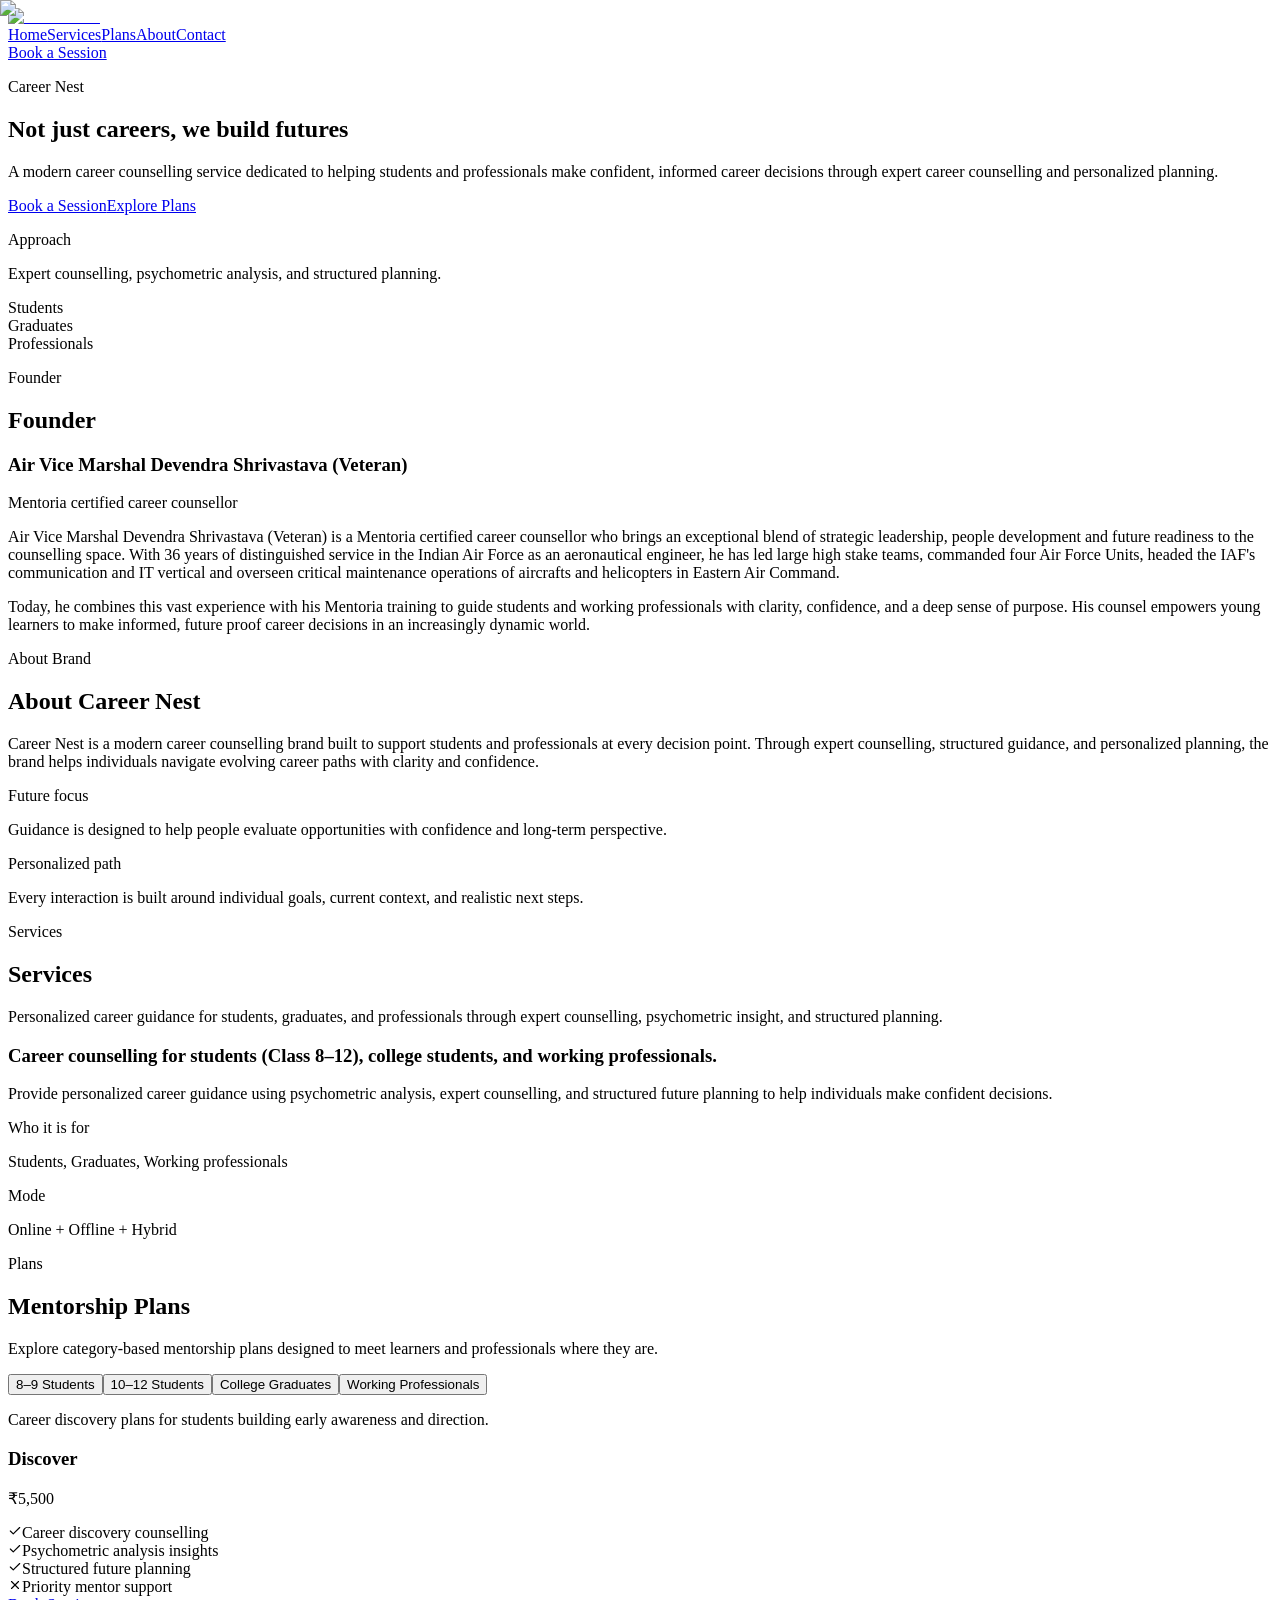
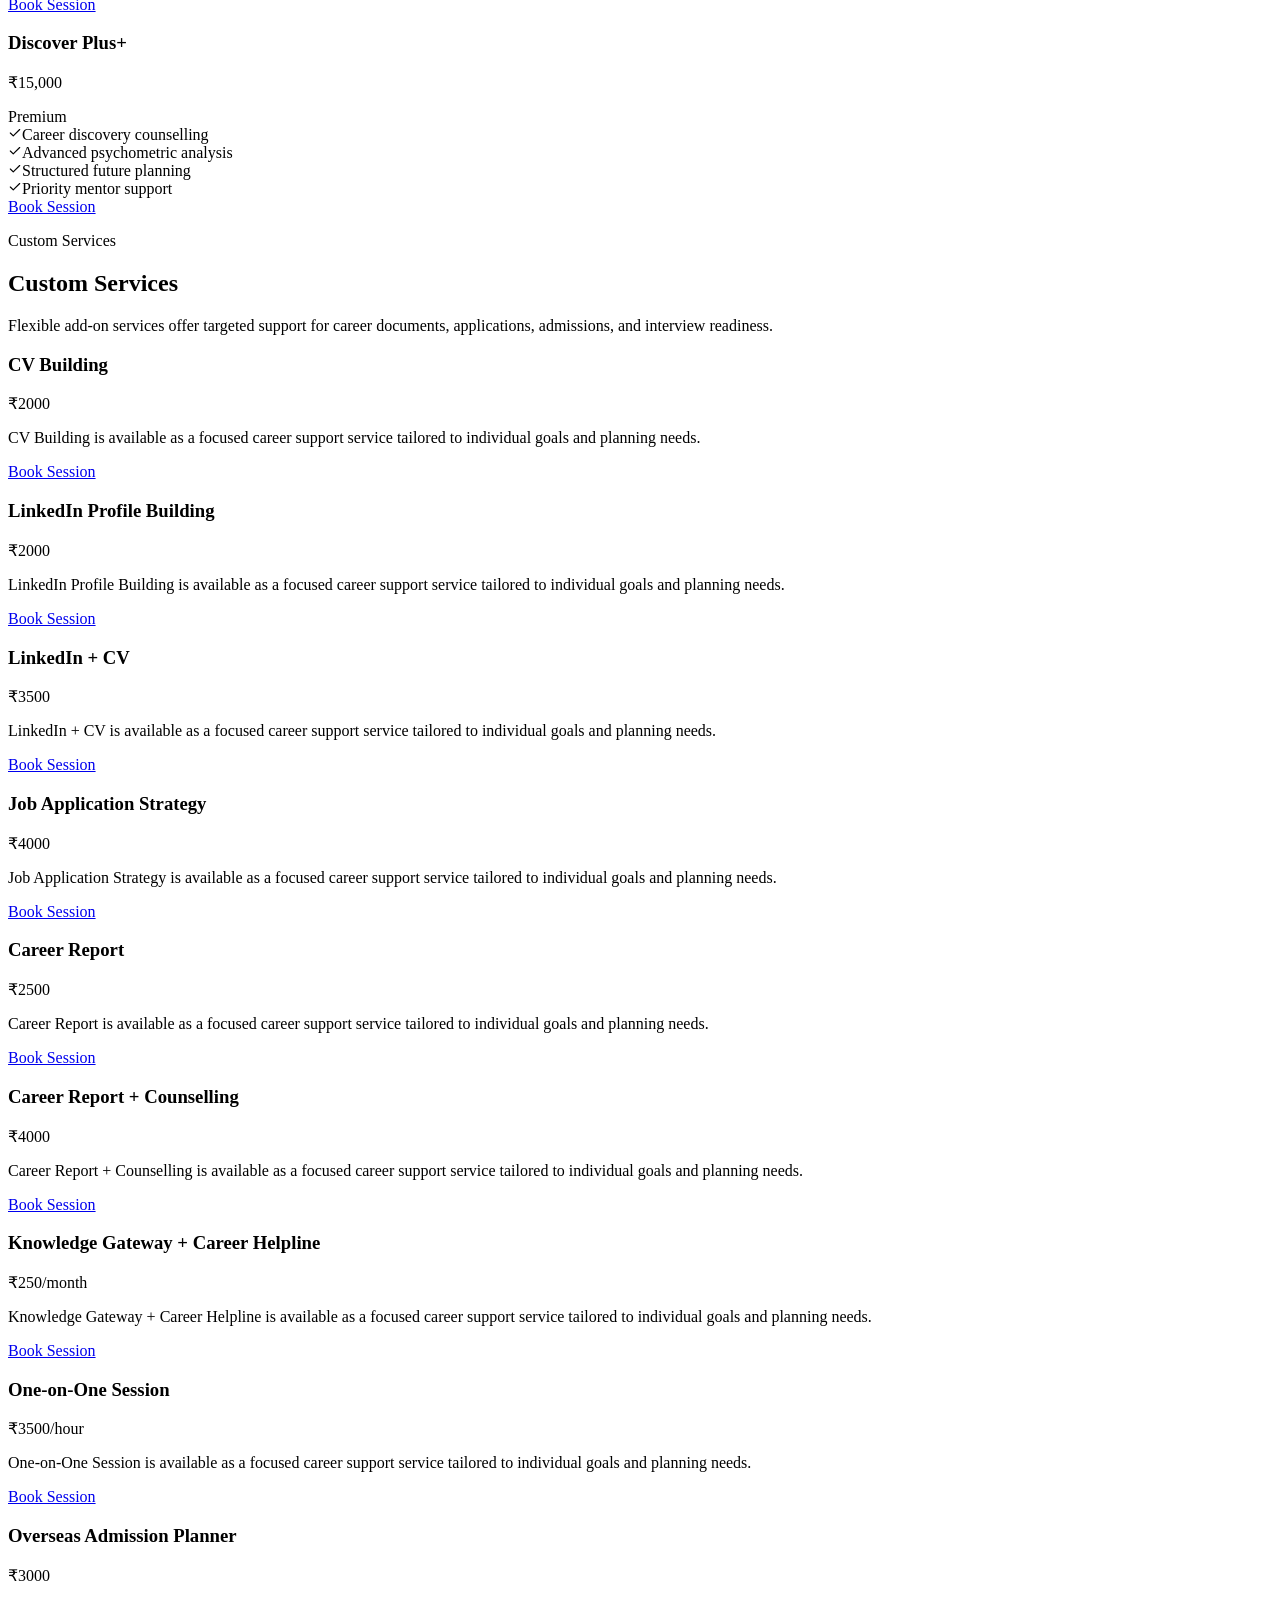
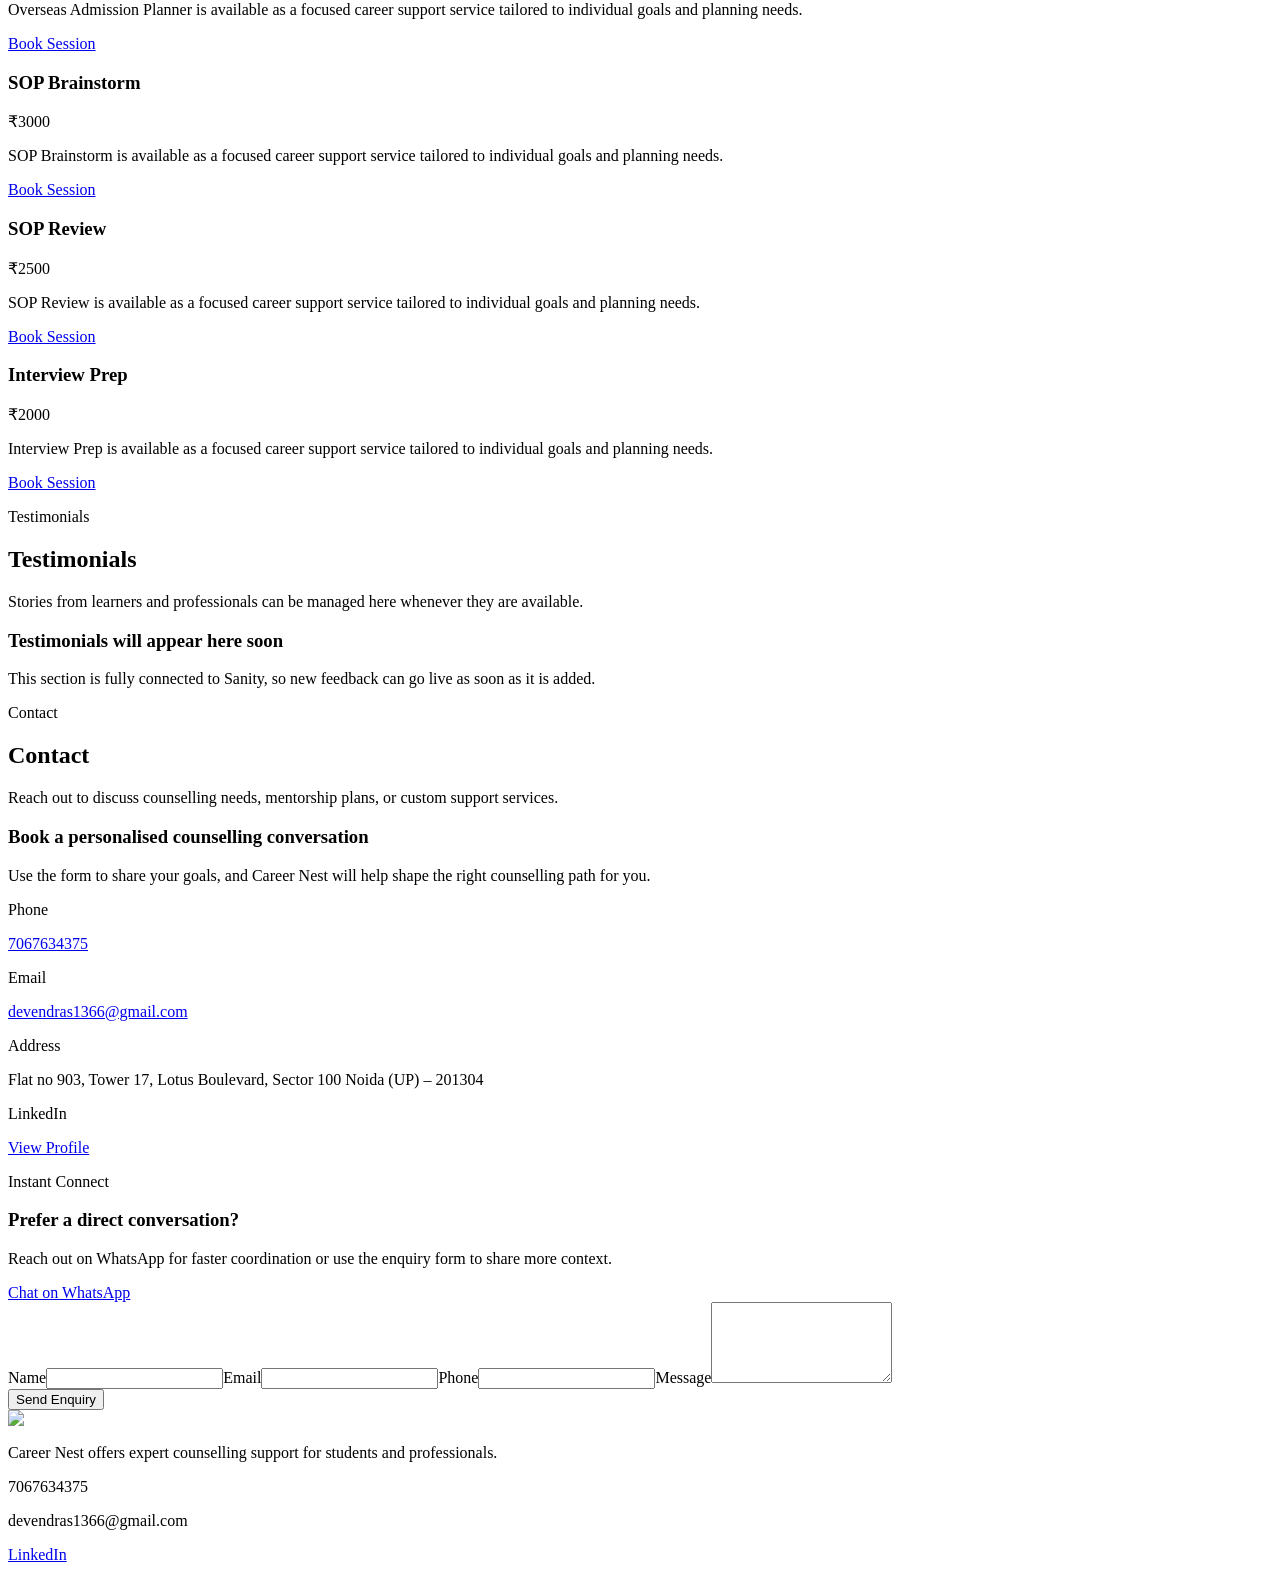
==== commit d3b7cdff: "Remove duplicate founder paragraph" ====
--- a/index.html
+++ b/index.html
@@ -1 +1 @@
-<!DOCTYPE html><!--oTyCggUMPgWnitowDmts4--><html lang="en"><head><meta charSet="utf-8"/><meta name="viewport" content="width=device-width, initial-scale=1"/><link rel="stylesheet" href="/Devendra_Shrivastava/_next/static/css/e2ce39e08c095e59.css" data-precedence="next"/><link rel="preload" as="script" fetchPriority="low" href="/Devendra_Shrivastava/_next/static/chunks/webpack-b76d876a69ff76ec.js"/><script src="/Devendra_Shrivastava/_next/static/chunks/4bd1b696-c023c6e3521b1417.js" async=""></script><script src="/Devendra_Shrivastava/_next/static/chunks/255-e828b25d6785ad7b.js" async=""></script><script src="/Devendra_Shrivastava/_next/static/chunks/main-app-a5e55c396a9a479b.js" async=""></script><script src="/Devendra_Shrivastava/_next/static/chunks/74-769a89a7a7b7288d.js" async=""></script><script src="/Devendra_Shrivastava/_next/static/chunks/app/page-f876f21fd5ed6ee0.js" async=""></script><title>Career Nest</title><meta name="description" content="Career Nest offers expert career counselling, mentorship plans, and future-ready guidance for students and professionals."/><script src="/Devendra_Shrivastava/_next/static/chunks/polyfills-42372ed130431b0a.js" noModule=""></script></head><body><div hidden=""><!--$--><!--/$--></div><main class="pb-6"><header class="sticky top-0 z-40 pt-4"><div class="container-shell"><div class="glass-panel flex items-center justify-between rounded-full px-5 py-4 md:px-7"><a class="flex items-center text-lg font-semibold tracking-[-0.03em] text-slate-900" href="#home"><img alt="Career Nest" loading="lazy" width="180" height="56" decoding="async" data-nimg="1" class="h-12 w-auto max-w-[180px] object-contain md:h-14 md:max-w-[220px]" style="color:transparent" src="https://cdn.sanity.io/images/fhu2bbrj/production/c8ca3ff01551557cf051b21b79d55ed5dcacaa1e-200x200.png?fit=max"/></a><nav class="hidden items-center gap-6 text-sm font-medium text-slate-600 md:flex"><a class="transition hover:text-indigo-600" href="#home">Home</a><a class="transition hover:text-indigo-600" href="#services">Services</a><a class="transition hover:text-indigo-600" href="#plans">Plans</a><a class="transition hover:text-indigo-600" href="#about">About</a><a class="transition hover:text-indigo-600" href="#contact">Contact</a></nav><a class="inline-flex items-center justify-center rounded-full px-6 py-3 text-sm font-semibold transition duration-300 bg-indigo-600 text-white shadow-[0_14px_30px_rgba(79,70,229,0.3)] hover:bg-indigo-700 hidden md:inline-flex" href="#contact">Book a Session</a></div></div></header><section id="home" class="container-shell pt-12 pb-14 md:pt-20 md:pb-24"><div class="relative overflow-hidden rounded-[2rem] border border-white/70 bg-white/80 px-6 py-14 shadow-[0_25px_100px_rgba(79,70,229,0.15)] backdrop-blur-xl md:px-12 md:py-20"><div class="absolute inset-x-0 top-0 h-px bg-gradient-to-r from-transparent via-indigo-300 to-transparent"></div><div class="absolute -top-24 right-0 h-52 w-52 rounded-full bg-indigo-200/50 blur-3xl"></div><div class="absolute bottom-0 left-0 h-48 w-48 rounded-full bg-sky-200/50 blur-3xl"></div><div class="relative grid gap-10 lg:grid-cols-[1.25fr_0.75fr] lg:items-end"><div class="max-w-3xl"><p class="mb-5 text-sm font-semibold uppercase tracking-[0.28em] text-indigo-600">Career Nest</p><h1 class="max-w-4xl text-4xl font-semibold tracking-[-0.06em] text-slate-950 md:text-6xl">Not just careers, we build futures</h1><p class="section-copy mt-6 max-w-2xl text-lg">A modern career counselling service dedicated to helping students and professionals make confident, informed career decisions through expert career counselling and personalized planning.</p><div class="mt-8 flex flex-wrap gap-4"><a class="inline-flex items-center justify-center rounded-full px-6 py-3 text-sm font-semibold transition duration-300 bg-indigo-600 text-white shadow-[0_14px_30px_rgba(79,70,229,0.3)] hover:bg-indigo-700" href="#contact">Book a Session</a><a class="inline-flex items-center justify-center rounded-full px-6 py-3 text-sm font-semibold transition duration-300 border border-slate-200 bg-white/85 text-slate-700 hover:border-indigo-200 hover:text-indigo-700" href="#plans">Explore Plans</a></div></div><div class="grid gap-4"><div class="glass-panel rounded-[1.75rem] p-6"><p class="text-sm font-medium uppercase tracking-[0.24em] text-slate-500">Approach</p><p class="mt-3 text-2xl font-semibold tracking-[-0.04em] text-slate-900">Expert counselling, psychometric analysis, and structured planning.</p></div><div class="grid gap-4 sm:grid-cols-3"><div class="glass-panel rounded-[1.5rem] p-5 text-center text-sm font-medium text-slate-700">Students</div><div class="glass-panel rounded-[1.5rem] p-5 text-center text-sm font-medium text-slate-700">Graduates</div><div class="glass-panel rounded-[1.5rem] p-5 text-center text-sm font-medium text-slate-700">Professionals</div></div></div></div></div></section><section id="about" class="container-shell py-10 md:py-16"><div class="grid gap-8 lg:grid-cols-[0.8fr_1.2fr] lg:items-start"><div class="glass-panel overflow-hidden rounded-[2rem] p-4"><div class="relative flex min-h-[380px] items-center justify-center overflow-hidden rounded-[1.6rem] bg-white p-4 md:min-h-[520px]"><img alt="Air Vice Marshal Devendra Shrivastava (Veteran)" loading="lazy" decoding="async" data-nimg="fill" class="object-contain" style="position:absolute;height:100%;width:100%;left:0;top:0;right:0;bottom:0;color:transparent" src="https://cdn.sanity.io/images/fhu2bbrj/production/f8fbd63fd724e8ffe3a815c12df5abc36e226132-360x480.jpg?rect=0,38,360,405&amp;w=800&amp;h=900&amp;fit=crop"/></div></div><div class="glass-panel rounded-[2rem] p-8 md:p-10"><div class="max-w-3xl"><p class="mb-4 text-sm font-semibold uppercase tracking-[0.28em] text-indigo-600">Founder</p><h2 class="section-title">Founder</h2></div><h3 class="mt-8 text-3xl font-semibold tracking-[-0.04em] text-slate-950">Air Vice Marshal Devendra Shrivastava (Veteran)</h3><p class="mt-3 text-base font-medium text-indigo-700">Mentoria certified career counsellor</p><p class="section-copy mt-5">Air Vice Marshal Devendra Shrivastava (Veteran) is a Mentoria certified career counsellor who brings an exceptional blend of strategic leadership, people development and future readiness to the counselling space.</p><div class="mt-6 space-y-4 leading-7 text-slate-700"><p>Air Vice Marshal Devendra Shrivastava (Veteran) is a Mentoria certified career counsellor who brings an exceptional blend of strategic leadership, people development and future readiness to the counselling space. With 36 years of distinguished service in the Indian Air Force as an aeronautical engineer, he has led large high stake teams, commanded four Air Force Units, headed the IAF&#x27;s communication and IT vertical and overseen critical maintenance operations of aircrafts and helicopters in Eastern Air Command.</p><p>Today, he combines this vast experience with his Mentoria training to guide students and working professionals with clarity, confidence, and a deep sense of purpose. His counsel empowers young learners to make informed, future proof career decisions in an increasingly dynamic world.</p></div></div></div></section><section id="about" class="container-shell py-10 md:py-16"><div class="glass-panel grid gap-8 rounded-[2rem] p-8 md:grid-cols-[0.95fr_1.05fr] md:p-10"><div class="max-w-3xl"><p class="mb-4 text-sm font-semibold uppercase tracking-[0.28em] text-indigo-600">About Brand</p><h2 class="section-title">About Career Nest</h2><p class="section-copy mt-5">Career Nest is a modern career counselling brand built to support students and professionals at every decision point. Through expert counselling, structured guidance, and personalized planning, the brand helps individuals navigate evolving career paths with clarity and confidence.</p></div><div class="grid gap-4 md:grid-cols-2"><div class="rounded-[1.5rem] border border-slate-200/80 bg-white/80 p-6"><p class="text-sm font-semibold uppercase tracking-[0.22em] text-indigo-600">Future focus</p><p class="section-copy mt-3">Guidance is designed to help people evaluate opportunities with confidence and long-term perspective.</p></div><div class="rounded-[1.5rem] border border-slate-200/80 bg-white/80 p-6"><p class="text-sm font-semibold uppercase tracking-[0.22em] text-indigo-600">Personalized path</p><p class="section-copy mt-3">Every interaction is built around individual goals, current context, and realistic next steps.</p></div></div></div></section><section id="services" class="container-shell py-10 md:py-16"><div class="max-w-3xl"><p class="mb-4 text-sm font-semibold uppercase tracking-[0.28em] text-indigo-600">Services</p><h2 class="section-title">Services</h2><p class="section-copy mt-5">Personalized career guidance for students, graduates, and professionals through expert counselling, psychometric insight, and structured planning.</p></div><div class="mt-8 grid gap-6"><article class="glass-panel rounded-[2rem] p-7 md:p-9"><div class="grid gap-8 lg:grid-cols-[1.4fr_0.6fr]"><div><h3 class="text-2xl font-semibold tracking-[-0.04em] text-slate-950">Career counselling for students (Class 8–12), college students, and working professionals.</h3><p class="section-copy mt-4">Provide personalized career guidance using psychometric analysis, expert counselling, and structured future planning to help individuals make confident decisions.</p></div><div class="grid gap-4 sm:grid-cols-2 lg:grid-cols-1"><div class="rounded-[1.4rem] border border-slate-200/80 bg-white/85 p-5"><p class="text-sm font-semibold uppercase tracking-[0.22em] text-slate-500">Who it is for</p><p class="mt-3 text-base font-medium text-slate-900">Students, Graduates, Working professionals</p></div><div class="rounded-[1.4rem] border border-slate-200/80 bg-white/85 p-5"><p class="text-sm font-semibold uppercase tracking-[0.22em] text-slate-500">Mode</p><p class="mt-3 text-base font-medium text-slate-900">Online + Offline + Hybrid</p></div></div></div></article></div></section><section id="plans" class="container-shell py-10 md:py-16"><div class="max-w-3xl"><p class="mb-4 text-sm font-semibold uppercase tracking-[0.28em] text-indigo-600">Plans</p><h2 class="section-title">Mentorship Plans</h2><p class="section-copy mt-5">Explore category-based mentorship plans designed to meet learners and professionals where they are.</p></div><div class="mt-8 flex flex-wrap gap-3"><button type="button" class="rounded-full border px-5 py-3 text-sm font-semibold transition border-indigo-600 bg-indigo-600 text-white shadow-[0_14px_30px_rgba(79,70,229,0.25)]">8–9 Students</button><button type="button" class="rounded-full border px-5 py-3 text-sm font-semibold transition border-slate-200 bg-white/80 text-slate-700 hover:border-indigo-200 hover:text-indigo-700">10–12 Students</button><button type="button" class="rounded-full border px-5 py-3 text-sm font-semibold transition border-slate-200 bg-white/80 text-slate-700 hover:border-indigo-200 hover:text-indigo-700">College Graduates</button><button type="button" class="rounded-full border px-5 py-3 text-sm font-semibold transition border-slate-200 bg-white/80 text-slate-700 hover:border-indigo-200 hover:text-indigo-700">Working Professionals</button></div><div class="mt-6 rounded-[2rem] border border-slate-200/70 bg-white/70 p-6 shadow-[0_18px_50px_rgba(79,70,229,0.12)] md:p-8"><p class="section-copy mb-6 max-w-2xl">Career discovery plans for students building early awareness and direction.</p><div class="grid gap-6 lg:grid-cols-2"><article class="rounded-[1.75rem] border p-6 transition md:p-7 border-slate-200/80 bg-white/90 text-slate-900"><div class="flex items-start justify-between gap-4"><div><h3 class="text-2xl font-semibold tracking-[-0.04em]">Discover</h3><p class="mt-3 text-3xl font-semibold tracking-[-0.05em]">₹5,500</p></div></div><div class="mt-6 space-y-3"><div class="flex items-start gap-3"><span class="mt-0.5 flex h-6 w-6 items-center justify-center rounded-full bg-emerald-500/15 text-emerald-500"><svg xmlns="http://www.w3.org/2000/svg" width="14" height="14" viewBox="0 0 24 24" fill="none" stroke="currentColor" stroke-width="2" stroke-linecap="round" stroke-linejoin="round" class="lucide lucide-check" aria-hidden="true"><path d="M20 6 9 17l-5-5"></path></svg></span><span class="text-sm leading-6 text-slate-600">Career discovery counselling</span></div><div class="flex items-start gap-3"><span class="mt-0.5 flex h-6 w-6 items-center justify-center rounded-full bg-emerald-500/15 text-emerald-500"><svg xmlns="http://www.w3.org/2000/svg" width="14" height="14" viewBox="0 0 24 24" fill="none" stroke="currentColor" stroke-width="2" stroke-linecap="round" stroke-linejoin="round" class="lucide lucide-check" aria-hidden="true"><path d="M20 6 9 17l-5-5"></path></svg></span><span class="text-sm leading-6 text-slate-600">Psychometric analysis insights</span></div><div class="flex items-start gap-3"><span class="mt-0.5 flex h-6 w-6 items-center justify-center rounded-full bg-emerald-500/15 text-emerald-500"><svg xmlns="http://www.w3.org/2000/svg" width="14" height="14" viewBox="0 0 24 24" fill="none" stroke="currentColor" stroke-width="2" stroke-linecap="round" stroke-linejoin="round" class="lucide lucide-check" aria-hidden="true"><path d="M20 6 9 17l-5-5"></path></svg></span><span class="text-sm leading-6 text-slate-600">Structured future planning</span></div><div class="flex items-start gap-3"><span class="mt-0.5 flex h-6 w-6 items-center justify-center rounded-full bg-rose-500/15 text-rose-500"><svg xmlns="http://www.w3.org/2000/svg" width="14" height="14" viewBox="0 0 24 24" fill="none" stroke="currentColor" stroke-width="2" stroke-linecap="round" stroke-linejoin="round" class="lucide lucide-x" aria-hidden="true"><path d="M18 6 6 18"></path><path d="m6 6 12 12"></path></svg></span><span class="text-sm leading-6 text-slate-600">Priority mentor support</span></div></div><a class="inline-flex items-center justify-center rounded-full px-6 py-3 text-sm font-semibold transition duration-300 bg-indigo-600 text-white shadow-[0_14px_30px_rgba(79,70,229,0.3)] hover:bg-indigo-700 mt-8 w-full" href="#contact">Book Session</a></article><article class="rounded-[1.75rem] border p-6 transition md:p-7 border-indigo-500 bg-gradient-to-b from-indigo-600 to-indigo-500 text-white shadow-[0_20px_50px_rgba(79,70,229,0.35)]"><div class="flex items-start justify-between gap-4"><div><h3 class="text-2xl font-semibold tracking-[-0.04em]">Discover Plus+</h3><p class="mt-3 text-3xl font-semibold tracking-[-0.05em]">₹15,000</p></div><span class="rounded-full bg-white/18 px-3 py-1 text-xs font-semibold uppercase tracking-[0.22em] text-white">Premium</span></div><div class="mt-6 space-y-3"><div class="flex items-start gap-3"><span class="mt-0.5 flex h-6 w-6 items-center justify-center rounded-full bg-emerald-500/15 text-emerald-500"><svg xmlns="http://www.w3.org/2000/svg" width="14" height="14" viewBox="0 0 24 24" fill="none" stroke="currentColor" stroke-width="2" stroke-linecap="round" stroke-linejoin="round" class="lucide lucide-check" aria-hidden="true"><path d="M20 6 9 17l-5-5"></path></svg></span><span class="text-sm leading-6 text-white/88">Career discovery counselling</span></div><div class="flex items-start gap-3"><span class="mt-0.5 flex h-6 w-6 items-center justify-center rounded-full bg-emerald-500/15 text-emerald-500"><svg xmlns="http://www.w3.org/2000/svg" width="14" height="14" viewBox="0 0 24 24" fill="none" stroke="currentColor" stroke-width="2" stroke-linecap="round" stroke-linejoin="round" class="lucide lucide-check" aria-hidden="true"><path d="M20 6 9 17l-5-5"></path></svg></span><span class="text-sm leading-6 text-white/88">Advanced psychometric analysis</span></div><div class="flex items-start gap-3"><span class="mt-0.5 flex h-6 w-6 items-center justify-center rounded-full bg-emerald-500/15 text-emerald-500"><svg xmlns="http://www.w3.org/2000/svg" width="14" height="14" viewBox="0 0 24 24" fill="none" stroke="currentColor" stroke-width="2" stroke-linecap="round" stroke-linejoin="round" class="lucide lucide-check" aria-hidden="true"><path d="M20 6 9 17l-5-5"></path></svg></span><span class="text-sm leading-6 text-white/88">Structured future planning</span></div><div class="flex items-start gap-3"><span class="mt-0.5 flex h-6 w-6 items-center justify-center rounded-full bg-emerald-500/15 text-emerald-500"><svg xmlns="http://www.w3.org/2000/svg" width="14" height="14" viewBox="0 0 24 24" fill="none" stroke="currentColor" stroke-width="2" stroke-linecap="round" stroke-linejoin="round" class="lucide lucide-check" aria-hidden="true"><path d="M20 6 9 17l-5-5"></path></svg></span><span class="text-sm leading-6 text-white/88">Priority mentor support</span></div></div><a class="inline-flex items-center justify-center rounded-full px-6 py-3 text-sm font-semibold transition duration-300 border border-slate-200 bg-white/85 text-slate-700 hover:border-indigo-200 hover:text-indigo-700 mt-8 w-full border-white/25 bg-white text-indigo-700 hover:bg-indigo-50" href="#contact">Book Session</a></article></div></div></section><section class="container-shell py-10 md:py-16"><div class="max-w-3xl"><p class="mb-4 text-sm font-semibold uppercase tracking-[0.28em] text-indigo-600">Custom Services</p><h2 class="section-title">Custom Services</h2><p class="section-copy mt-5">Flexible add-on services offer targeted support for career documents, applications, admissions, and interview readiness.</p></div><div class="mt-8 grid gap-5 md:grid-cols-2 xl:grid-cols-3"><article class="glass-panel rounded-[1.7rem] p-6"><div class="flex items-start justify-between gap-4"><h3 class="text-xl font-semibold tracking-[-0.03em] text-slate-950">CV Building</h3><span class="rounded-full bg-indigo-50 px-3 py-1 text-sm font-semibold text-indigo-700">₹2000</span></div><p class="section-copy mt-4 min-h-24">CV Building is available as a focused career support service tailored to individual goals and planning needs.</p><a class="inline-flex items-center justify-center rounded-full px-6 py-3 text-sm font-semibold transition duration-300 bg-indigo-600 text-white shadow-[0_14px_30px_rgba(79,70,229,0.3)] hover:bg-indigo-700 mt-6 w-full" href="#contact">Book Session</a></article><article class="glass-panel rounded-[1.7rem] p-6"><div class="flex items-start justify-between gap-4"><h3 class="text-xl font-semibold tracking-[-0.03em] text-slate-950">LinkedIn Profile Building</h3><span class="rounded-full bg-indigo-50 px-3 py-1 text-sm font-semibold text-indigo-700">₹2000</span></div><p class="section-copy mt-4 min-h-24">LinkedIn Profile Building is available as a focused career support service tailored to individual goals and planning needs.</p><a class="inline-flex items-center justify-center rounded-full px-6 py-3 text-sm font-semibold transition duration-300 bg-indigo-600 text-white shadow-[0_14px_30px_rgba(79,70,229,0.3)] hover:bg-indigo-700 mt-6 w-full" href="#contact">Book Session</a></article><article class="glass-panel rounded-[1.7rem] p-6"><div class="flex items-start justify-between gap-4"><h3 class="text-xl font-semibold tracking-[-0.03em] text-slate-950">LinkedIn + CV</h3><span class="rounded-full bg-indigo-50 px-3 py-1 text-sm font-semibold text-indigo-700">₹3500</span></div><p class="section-copy mt-4 min-h-24">LinkedIn + CV is available as a focused career support service tailored to individual goals and planning needs.</p><a class="inline-flex items-center justify-center rounded-full px-6 py-3 text-sm font-semibold transition duration-300 bg-indigo-600 text-white shadow-[0_14px_30px_rgba(79,70,229,0.3)] hover:bg-indigo-700 mt-6 w-full" href="#contact">Book Session</a></article><article class="glass-panel rounded-[1.7rem] p-6"><div class="flex items-start justify-between gap-4"><h3 class="text-xl font-semibold tracking-[-0.03em] text-slate-950">Job Application Strategy</h3><span class="rounded-full bg-indigo-50 px-3 py-1 text-sm font-semibold text-indigo-700">₹4000</span></div><p class="section-copy mt-4 min-h-24">Job Application Strategy is available as a focused career support service tailored to individual goals and planning needs.</p><a class="inline-flex items-center justify-center rounded-full px-6 py-3 text-sm font-semibold transition duration-300 bg-indigo-600 text-white shadow-[0_14px_30px_rgba(79,70,229,0.3)] hover:bg-indigo-700 mt-6 w-full" href="#contact">Book Session</a></article><article class="glass-panel rounded-[1.7rem] p-6"><div class="flex items-start justify-between gap-4"><h3 class="text-xl font-semibold tracking-[-0.03em] text-slate-950">Career Report</h3><span class="rounded-full bg-indigo-50 px-3 py-1 text-sm font-semibold text-indigo-700">₹2500</span></div><p class="section-copy mt-4 min-h-24">Career Report is available as a focused career support service tailored to individual goals and planning needs.</p><a class="inline-flex items-center justify-center rounded-full px-6 py-3 text-sm font-semibold transition duration-300 bg-indigo-600 text-white shadow-[0_14px_30px_rgba(79,70,229,0.3)] hover:bg-indigo-700 mt-6 w-full" href="#contact">Book Session</a></article><article class="glass-panel rounded-[1.7rem] p-6"><div class="flex items-start justify-between gap-4"><h3 class="text-xl font-semibold tracking-[-0.03em] text-slate-950">Career Report + Counselling</h3><span class="rounded-full bg-indigo-50 px-3 py-1 text-sm font-semibold text-indigo-700">₹4000</span></div><p class="section-copy mt-4 min-h-24">Career Report + Counselling is available as a focused career support service tailored to individual goals and planning needs.</p><a class="inline-flex items-center justify-center rounded-full px-6 py-3 text-sm font-semibold transition duration-300 bg-indigo-600 text-white shadow-[0_14px_30px_rgba(79,70,229,0.3)] hover:bg-indigo-700 mt-6 w-full" href="#contact">Book Session</a></article><article class="glass-panel rounded-[1.7rem] p-6"><div class="flex items-start justify-between gap-4"><h3 class="text-xl font-semibold tracking-[-0.03em] text-slate-950">Knowledge Gateway + Career Helpline</h3><span class="rounded-full bg-indigo-50 px-3 py-1 text-sm font-semibold text-indigo-700">₹250/month</span></div><p class="section-copy mt-4 min-h-24">Knowledge Gateway + Career Helpline is available as a focused career support service tailored to individual goals and planning needs.</p><a class="inline-flex items-center justify-center rounded-full px-6 py-3 text-sm font-semibold transition duration-300 bg-indigo-600 text-white shadow-[0_14px_30px_rgba(79,70,229,0.3)] hover:bg-indigo-700 mt-6 w-full" href="#contact">Book Session</a></article><article class="glass-panel rounded-[1.7rem] p-6"><div class="flex items-start justify-between gap-4"><h3 class="text-xl font-semibold tracking-[-0.03em] text-slate-950">One-on-One Session</h3><span class="rounded-full bg-indigo-50 px-3 py-1 text-sm font-semibold text-indigo-700">₹3500/hour</span></div><p class="section-copy mt-4 min-h-24">One-on-One Session is available as a focused career support service tailored to individual goals and planning needs.</p><a class="inline-flex items-center justify-center rounded-full px-6 py-3 text-sm font-semibold transition duration-300 bg-indigo-600 text-white shadow-[0_14px_30px_rgba(79,70,229,0.3)] hover:bg-indigo-700 mt-6 w-full" href="#contact">Book Session</a></article><article class="glass-panel rounded-[1.7rem] p-6"><div class="flex items-start justify-between gap-4"><h3 class="text-xl font-semibold tracking-[-0.03em] text-slate-950">Overseas Admission Planner</h3><span class="rounded-full bg-indigo-50 px-3 py-1 text-sm font-semibold text-indigo-700">₹3000</span></div><p class="section-copy mt-4 min-h-24">Overseas Admission Planner is available as a focused career support service tailored to individual goals and planning needs.</p><a class="inline-flex items-center justify-center rounded-full px-6 py-3 text-sm font-semibold transition duration-300 bg-indigo-600 text-white shadow-[0_14px_30px_rgba(79,70,229,0.3)] hover:bg-indigo-700 mt-6 w-full" href="#contact">Book Session</a></article><article class="glass-panel rounded-[1.7rem] p-6"><div class="flex items-start justify-between gap-4"><h3 class="text-xl font-semibold tracking-[-0.03em] text-slate-950">SOP Brainstorm</h3><span class="rounded-full bg-indigo-50 px-3 py-1 text-sm font-semibold text-indigo-700">₹3000</span></div><p class="section-copy mt-4 min-h-24">SOP Brainstorm is available as a focused career support service tailored to individual goals and planning needs.</p><a class="inline-flex items-center justify-center rounded-full px-6 py-3 text-sm font-semibold transition duration-300 bg-indigo-600 text-white shadow-[0_14px_30px_rgba(79,70,229,0.3)] hover:bg-indigo-700 mt-6 w-full" href="#contact">Book Session</a></article><article class="glass-panel rounded-[1.7rem] p-6"><div class="flex items-start justify-between gap-4"><h3 class="text-xl font-semibold tracking-[-0.03em] text-slate-950">SOP Review</h3><span class="rounded-full bg-indigo-50 px-3 py-1 text-sm font-semibold text-indigo-700">₹2500</span></div><p class="section-copy mt-4 min-h-24">SOP Review is available as a focused career support service tailored to individual goals and planning needs.</p><a class="inline-flex items-center justify-center rounded-full px-6 py-3 text-sm font-semibold transition duration-300 bg-indigo-600 text-white shadow-[0_14px_30px_rgba(79,70,229,0.3)] hover:bg-indigo-700 mt-6 w-full" href="#contact">Book Session</a></article><article class="glass-panel rounded-[1.7rem] p-6"><div class="flex items-start justify-between gap-4"><h3 class="text-xl font-semibold tracking-[-0.03em] text-slate-950">Interview Prep</h3><span class="rounded-full bg-indigo-50 px-3 py-1 text-sm font-semibold text-indigo-700">₹2000</span></div><p class="section-copy mt-4 min-h-24">Interview Prep is available as a focused career support service tailored to individual goals and planning needs.</p><a class="inline-flex items-center justify-center rounded-full px-6 py-3 text-sm font-semibold transition duration-300 bg-indigo-600 text-white shadow-[0_14px_30px_rgba(79,70,229,0.3)] hover:bg-indigo-700 mt-6 w-full" href="#contact">Book Session</a></article></div></section><section class="container-shell py-10 md:py-16"><div class="mx-auto max-w-3xl text-center"><p class="mb-4 text-sm font-semibold uppercase tracking-[0.28em] text-indigo-600">Testimonials</p><h2 class="section-title">Testimonials</h2><p class="section-copy mt-5">Stories from learners and professionals can be managed here whenever they are available.</p></div><div class="glass-panel mx-auto mt-8 max-w-3xl rounded-[2rem] px-8 py-14 text-center"><h3 class="text-2xl font-semibold tracking-[-0.04em] text-slate-950">Testimonials will appear here soon</h3><p class="section-copy mt-4">This section is fully connected to Sanity, so new feedback can go live as soon as it is added.</p></div></section><section id="contact" class="container-shell py-10 md:py-16"><div class="max-w-3xl"><p class="mb-4 text-sm font-semibold uppercase tracking-[0.28em] text-indigo-600">Contact</p><h2 class="section-title">Contact</h2><p class="section-copy mt-5">Reach out to discuss counselling needs, mentorship plans, or custom support services.</p></div><div class="mt-8 grid gap-6 xl:grid-cols-[0.78fr_1.22fr]"><div class="glass-panel rounded-[2rem] p-7 md:p-8"><h3 class="text-2xl font-semibold tracking-[-0.04em] text-slate-950">Book a personalised counselling conversation</h3><p class="section-copy mt-4">Use the form to share your goals, and Career Nest will help shape the right counselling path for you.</p><div class="mt-8 space-y-5"><div><p class="text-sm font-semibold uppercase tracking-[0.22em] text-slate-500">Phone</p><a class="mt-2 inline-block text-lg font-medium text-slate-900" href="tel:7067634375">7067634375</a></div><div><p class="text-sm font-semibold uppercase tracking-[0.22em] text-slate-500">Email</p><a class="mt-2 inline-block text-lg font-medium text-slate-900" href="mailto:devendras1366@gmail.com">devendras1366@gmail.com</a></div><div><p class="text-sm font-semibold uppercase tracking-[0.22em] text-slate-500">Address</p><p class="mt-2 text-lg font-medium leading-8 text-slate-900">Flat no 903, Tower 17, Lotus Boulevard, Sector 100 Noida (UP) – 201304</p></div><div><p class="text-sm font-semibold uppercase tracking-[0.22em] text-slate-500">LinkedIn</p><a class="mt-2 inline-block text-lg font-medium text-indigo-700" href="https://www.linkedin.com/in/air-vice-marshal-devendra-shrivastava-604b6917">View Profile</a></div></div></div><div class="grid gap-6 lg:grid-cols-[0.78fr_1.22fr]"><div class="glass-panel rounded-[2rem] p-7 md:p-8"><p class="text-sm font-semibold uppercase tracking-[0.24em] text-indigo-600">Instant Connect</p><h3 class="mt-4 text-3xl font-semibold tracking-[-0.05em] text-slate-950">Prefer a direct conversation?</h3><p class="section-copy mt-4">Reach out on WhatsApp for faster coordination or use the enquiry form to share more context.</p><a class="inline-flex items-center justify-center rounded-full px-6 py-3 text-sm font-semibold transition duration-300 bg-indigo-600 text-white shadow-[0_14px_30px_rgba(79,70,229,0.3)] hover:bg-indigo-700 mt-6" href="https://wa.me/917067634375?text=Hello%2C%20I%20would%20like%20to%20book%20a%20counselling%20session%20with%20Career%20Nest.">Chat on WhatsApp</a></div><form class="glass-panel rounded-[2rem] p-7 md:p-8"><div class="grid gap-5 md:grid-cols-2"><label class="text-sm font-medium text-slate-700">Name<input required="" class="mt-2 w-full rounded-2xl border border-slate-200 bg-white/90 px-4 py-3 outline-none transition focus:border-indigo-400" value=""/></label><label class="text-sm font-medium text-slate-700">Email<input required="" type="email" class="mt-2 w-full rounded-2xl border border-slate-200 bg-white/90 px-4 py-3 outline-none transition focus:border-indigo-400" value=""/></label><label class="text-sm font-medium text-slate-700 md:col-span-2">Phone<input required="" class="mt-2 w-full rounded-2xl border border-slate-200 bg-white/90 px-4 py-3 outline-none transition focus:border-indigo-400" value=""/></label><label class="text-sm font-medium text-slate-700 md:col-span-2">Message<textarea required="" rows="5" class="mt-2 w-full rounded-2xl border border-slate-200 bg-white/90 px-4 py-3 outline-none transition focus:border-indigo-400"></textarea></label></div><button type="submit" class="mt-6 inline-flex rounded-full bg-indigo-600 px-6 py-3 text-sm font-semibold text-white shadow-[0_14px_30px_rgba(79,70,229,0.3)] transition hover:bg-indigo-700">Send Enquiry</button></form></div></div></section><footer class="container-shell py-10 md:py-14"><div class="glass-panel flex flex-col gap-6 rounded-[2rem] px-7 py-8 md:flex-row md:items-end md:justify-between md:px-10"><div><div class="flex items-center"><img alt="Career Nest" loading="lazy" width="180" height="56" decoding="async" data-nimg="1" class="h-12 w-auto max-w-[180px] object-contain md:h-14 md:max-w-[220px]" style="color:transparent" src="https://cdn.sanity.io/images/fhu2bbrj/production/c8ca3ff01551557cf051b21b79d55ed5dcacaa1e-200x200.png?fit=max"/></div><p class="section-copy mt-3 max-w-xl">Career Nest offers expert counselling support for students and professionals.</p></div><div class="space-y-2 text-sm text-slate-600"><p>7067634375</p><p>devendras1366@gmail.com</p><a class="font-medium text-indigo-700" href="https://www.linkedin.com/in/air-vice-marshal-devendra-shrivastava-604b6917">LinkedIn</a></div></div></footer></main><!--$--><!--/$--><script src="/Devendra_Shrivastava/_next/static/chunks/webpack-b76d876a69ff76ec.js" id="_R_" async=""></script><script>(self.__next_f=self.__next_f||[]).push([0])</script><script>self.__next_f.push([1,"1:\"$Sreact.fragment\"\n2:I[9766,[],\"\"]\n3:I[8924,[],\"\"]\n5:I[4431,[],\"OutletBoundary\"]\n7:I[5278,[],\"AsyncMetadataOutlet\"]\n9:I[4431,[],\"ViewportBoundary\"]\nb:I[4431,[],\"MetadataBoundary\"]\nc:\"$Sreact.suspense\"\ne:I[7150,[],\"\"]\n:HL[\"/Devendra_Shrivastava/_next/static/css/e2ce39e08c095e59.css\",\"style\"]\n"])</script><script>self.__next_f.push([1,"0:{\"P\":null,\"b\":\"oTyCggUMPgWnitowDmts4\",\"p\":\"/Devendra_Shrivastava\",\"c\":[\"\",\"\"],\"i\":false,\"f\":[[[\"\",{\"children\":[\"__PAGE__\",{}]},\"$undefined\",\"$undefined\",true],[\"\",[\"$\",\"$1\",\"c\",{\"children\":[[[\"$\",\"link\",\"0\",{\"rel\":\"stylesheet\",\"href\":\"/Devendra_Shrivastava/_next/static/css/e2ce39e08c095e59.css\",\"precedence\":\"next\",\"crossOrigin\":\"$undefined\",\"nonce\":\"$undefined\"}]],[\"$\",\"html\",null,{\"lang\":\"en\",\"children\":[\"$\",\"body\",null,{\"children\":[\"$\",\"$L2\",null,{\"parallelRouterKey\":\"children\",\"error\":\"$undefined\",\"errorStyles\":\"$undefined\",\"errorScripts\":\"$undefined\",\"template\":[\"$\",\"$L3\",null,{}],\"templateStyles\":\"$undefined\",\"templateScripts\":\"$undefined\",\"notFound\":[[[\"$\",\"title\",null,{\"children\":\"404: This page could not be found.\"}],[\"$\",\"div\",null,{\"style\":{\"fontFamily\":\"system-ui,\\\"Segoe UI\\\",Roboto,Helvetica,Arial,sans-serif,\\\"Apple Color Emoji\\\",\\\"Segoe UI Emoji\\\"\",\"height\":\"100vh\",\"textAlign\":\"center\",\"display\":\"flex\",\"flexDirection\":\"column\",\"alignItems\":\"center\",\"justifyContent\":\"center\"},\"children\":[\"$\",\"div\",null,{\"children\":[[\"$\",\"style\",null,{\"dangerouslySetInnerHTML\":{\"__html\":\"body{color:#000;background:#fff;margin:0}.next-error-h1{border-right:1px solid rgba(0,0,0,.3)}@media (prefers-color-scheme:dark){body{color:#fff;background:#000}.next-error-h1{border-right:1px solid rgba(255,255,255,.3)}}\"}}],[\"$\",\"h1\",null,{\"className\":\"next-error-h1\",\"style\":{\"display\":\"inline-block\",\"margin\":\"0 20px 0 0\",\"padding\":\"0 23px 0 0\",\"fontSize\":24,\"fontWeight\":500,\"verticalAlign\":\"top\",\"lineHeight\":\"49px\"},\"children\":404}],[\"$\",\"div\",null,{\"style\":{\"display\":\"inline-block\"},\"children\":[\"$\",\"h2\",null,{\"style\":{\"fontSize\":14,\"fontWeight\":400,\"lineHeight\":\"49px\",\"margin\":0},\"children\":\"This page could not be found.\"}]}]]}]}]],[]],\"forbidden\":\"$undefined\",\"unauthorized\":\"$undefined\"}]}]}]]}],{\"children\":[\"__PAGE__\",[\"$\",\"$1\",\"c\",{\"children\":[\"$L4\",null,[\"$\",\"$L5\",null,{\"children\":[\"$L6\",[\"$\",\"$L7\",null,{\"promise\":\"$@8\"}]]}]]}],{},null,false]},null,false],[\"$\",\"$1\",\"h\",{\"children\":[null,[[\"$\",\"$L9\",null,{\"children\":\"$La\"}],null],[\"$\",\"$Lb\",null,{\"children\":[\"$\",\"div\",null,{\"hidden\":true,\"children\":[\"$\",\"$c\",null,{\"fallback\":null,\"children\":\"$Ld\"}]}]}]]}],false]],\"m\":\"$undefined\",\"G\":[\"$e\",[]],\"s\":false,\"S\":true}\n"])</script><script>self.__next_f.push([1,"a:[[\"$\",\"meta\",\"0\",{\"charSet\":\"utf-8\"}],[\"$\",\"meta\",\"1\",{\"name\":\"viewport\",\"content\":\"width=device-width, initial-scale=1\"}]]\n6:null\n"])</script><script>self.__next_f.push([1,"8:{\"metadata\":[[\"$\",\"title\",\"0\",{\"children\":\"Career Nest\"}],[\"$\",\"meta\",\"1\",{\"name\":\"description\",\"content\":\"Career Nest offers expert career counselling, mentorship plans, and future-ready guidance for students and professionals.\"}]],\"error\":null,\"digest\":\"$undefined\"}\n"])</script><script>self.__next_f.push([1,"d:\"$8:metadata\"\n"])</script><script>self.__next_f.push([1,"f:I[2619,[\"74\",\"static/chunks/74-769a89a7a7b7288d.js\",\"974\",\"static/chunks/app/page-f876f21fd5ed6ee0.js\"],\"\"]\n10:I[1356,[\"74\",\"static/chunks/74-769a89a7a7b7288d.js\",\"974\",\"static/chunks/app/page-f876f21fd5ed6ee0.js\"],\"Image\"]\n"])</script><script>self.__next_f.push([1,"4:[\"$\",\"main\",null,{\"className\":\"pb-6\",\"children\":[[\"$\",\"header\",null,{\"className\":\"sticky top-0 z-40 pt-4\",\"children\":[\"$\",\"div\",null,{\"className\":\"container-shell\",\"children\":[\"$\",\"div\",null,{\"className\":\"glass-panel flex items-center justify-between rounded-full px-5 py-4 md:px-7\",\"children\":[[\"$\",\"$Lf\",null,{\"href\":\"#home\",\"className\":\"flex items-center text-lg font-semibold tracking-[-0.03em] text-slate-900\",\"children\":[\"$\",\"$L10\",null,{\"src\":\"https://cdn.sanity.io/images/fhu2bbrj/production/c8ca3ff01551557cf051b21b79d55ed5dcacaa1e-200x200.png?fit=max\",\"alt\":\"Career Nest\",\"width\":180,\"height\":56,\"className\":\"h-12 w-auto max-w-[180px] object-contain md:h-14 md:max-w-[220px]\"}]}],[\"$\",\"nav\",null,{\"className\":\"hidden items-center gap-6 text-sm font-medium text-slate-600 md:flex\",\"children\":[[\"$\",\"$Lf\",\"Home-#home\",{\"href\":\"#home\",\"className\":\"transition hover:text-indigo-600\",\"children\":\"Home\"}],[\"$\",\"$Lf\",\"Services-#services\",{\"href\":\"#services\",\"className\":\"transition hover:text-indigo-600\",\"children\":\"Services\"}],[\"$\",\"$Lf\",\"Plans-#plans\",{\"href\":\"#plans\",\"className\":\"transition hover:text-indigo-600\",\"children\":\"Plans\"}],[\"$\",\"$Lf\",\"About-#about\",{\"href\":\"#about\",\"className\":\"transition hover:text-indigo-600\",\"children\":\"About\"}],[\"$\",\"$Lf\",\"Contact-#contact\",{\"href\":\"#contact\",\"className\":\"transition hover:text-indigo-600\",\"children\":\"Contact\"}]]}],[\"$\",\"$Lf\",null,{\"href\":\"#contact\",\"className\":\"inline-flex items-center justify-center rounded-full px-6 py-3 text-sm font-semibold transition duration-300 bg-indigo-600 text-white shadow-[0_14px_30px_rgba(79,70,229,0.3)] hover:bg-indigo-700 hidden md:inline-flex\",\"children\":\"Book a Session\"}]]}]}]}],[\"$\",\"section\",null,{\"id\":\"home\",\"className\":\"container-shell pt-12 pb-14 md:pt-20 md:pb-24\",\"children\":[\"$\",\"div\",null,{\"className\":\"relative overflow-hidden rounded-[2rem] border border-white/70 bg-white/80 px-6 py-14 shadow-[0_25px_100px_rgba(79,70,229,0.15)] backdrop-blur-xl md:px-12 md:py-20\",\"children\":[[\"$\",\"div\",null,{\"className\":\"absolute inset-x-0 top-0 h-px bg-gradient-to-r from-transparent via-indigo-300 to-transparent\"}],[\"$\",\"div\",null,{\"className\":\"absolute -top-24 right-0 h-52 w-52 rounded-full bg-indigo-200/50 blur-3xl\"}],[\"$\",\"div\",null,{\"className\":\"absolute bottom-0 left-0 h-48 w-48 rounded-full bg-sky-200/50 blur-3xl\"}],[\"$\",\"div\",null,{\"className\":\"relative grid gap-10 lg:grid-cols-[1.25fr_0.75fr] lg:items-end\",\"children\":[[\"$\",\"div\",null,{\"className\":\"max-w-3xl\",\"children\":[[\"$\",\"p\",null,{\"className\":\"mb-5 text-sm font-semibold uppercase tracking-[0.28em] text-indigo-600\",\"children\":\"Career Nest\"}],[\"$\",\"h1\",null,{\"className\":\"max-w-4xl text-4xl font-semibold tracking-[-0.06em] text-slate-950 md:text-6xl\",\"children\":\"Not just careers, we build futures\"}],[\"$\",\"p\",null,{\"className\":\"section-copy mt-6 max-w-2xl text-lg\",\"children\":\"A modern career counselling service dedicated to helping students and professionals make confident, informed career decisions through expert career counselling and personalized planning.\"}],[\"$\",\"div\",null,{\"className\":\"mt-8 flex flex-wrap gap-4\",\"children\":[[\"$\",\"$Lf\",null,{\"href\":\"#contact\",\"className\":\"inline-flex items-center justify-center rounded-full px-6 py-3 text-sm font-semibold transition duration-300 bg-indigo-600 text-white shadow-[0_14px_30px_rgba(79,70,229,0.3)] hover:bg-indigo-700\",\"children\":\"Book a Session\"}],[\"$\",\"$Lf\",null,{\"href\":\"#plans\",\"className\":\"inline-flex items-center justify-center rounded-full px-6 py-3 text-sm font-semibold transition duration-300 border border-slate-200 bg-white/85 text-slate-700 hover:border-indigo-200 hover:text-indigo-700\",\"children\":\"Explore Plans\"}]]}]]}],[\"$\",\"div\",null,{\"className\":\"grid gap-4\",\"children\":[[\"$\",\"div\",null,{\"className\":\"glass-panel rounded-[1.75rem] p-6\",\"children\":[[\"$\",\"p\",null,{\"className\":\"text-sm font-medium uppercase tracking-[0.24em] text-slate-500\",\"children\":\"Approach\"}],\"$L11\"]}],\"$L12\"]}]]}]]}]}],\"$L13\",\"$L14\",\"$L15\",\"$L16\",\"$L17\",\"$L18\",\"$L19\",\"$L1a\"]}]\n"])</script><script>self.__next_f.push([1,"1b:I[1420,[\"74\",\"static/chunks/74-769a89a7a7b7288d.js\",\"974\",\"static/chunks/app/page-f876f21fd5ed6ee0.js\"],\"PlanTabs\"]\n25:I[526,[\"74\",\"static/chunks/74-769a89a7a7b7288d.js\",\"974\",\"static/chunks/app/page-f876f21fd5ed6ee0.js\"],\"ContactForm\"]\n11:[\"$\",\"p\",null,{\"className\":\"mt-3 text-2xl font-semibold tracking-[-0.04em] text-slate-900\",\"children\":\"Expert counselling, psychometric analysis, and structured planning.\"}]\n12:[\"$\",\"div\",null,{\"className\":\"grid gap-4 sm:grid-cols-3\",\"children\":[[\"$\",\"div\",\"Students\",{\"className\":\"glass-panel rounded-[1.5rem] p-5 text-center text-sm font-medium text-slate-700\",\"children\":\"Students\"}],[\"$\",\"div\",\"Graduates\",{\"className\":\"glass-panel rounded-[1.5rem] p-5 text-center text-sm font-medium text-slate-700\",\"children\":\"Graduates\"}],[\"$\",\"div\",\"Professionals\",{\"className\":\"glass-panel rounded-[1.5rem] p-5 text-center text-sm font-medium text-slate-700\",\"children\":\"Professionals\"}]]}]\n"])</script><script>self.__next_f.push([1,"13:[\"$\",\"section\",null,{\"id\":\"about\",\"className\":\"container-shell py-10 md:py-16\",\"children\":[\"$\",\"div\",null,{\"className\":\"grid gap-8 lg:grid-cols-[0.8fr_1.2fr] lg:items-start\",\"children\":[[\"$\",\"div\",null,{\"className\":\"glass-panel overflow-hidden rounded-[2rem] p-4\",\"children\":[\"$\",\"div\",null,{\"className\":\"relative flex min-h-[380px] items-center justify-center overflow-hidden rounded-[1.6rem] bg-white p-4 md:min-h-[520px]\",\"children\":[\"$\",\"$L10\",null,{\"src\":\"https://cdn.sanity.io/images/fhu2bbrj/production/f8fbd63fd724e8ffe3a815c12df5abc36e226132-360x480.jpg?rect=0,38,360,405\u0026w=800\u0026h=900\u0026fit=crop\",\"alt\":\"Air Vice Marshal Devendra Shrivastava (Veteran)\",\"fill\":true,\"className\":\"object-contain\",\"sizes\":\"(max-width: 1024px) 100vw, 35vw\"}]}]}],[\"$\",\"div\",null,{\"className\":\"glass-panel rounded-[2rem] p-8 md:p-10\",\"children\":[[\"$\",\"div\",null,{\"className\":\"max-w-3xl\",\"children\":[[\"$\",\"p\",null,{\"className\":\"mb-4 text-sm font-semibold uppercase tracking-[0.28em] text-indigo-600\",\"children\":\"Founder\"}],[\"$\",\"h2\",null,{\"className\":\"section-title\",\"children\":\"Founder\"}],null]}],[\"$\",\"h3\",null,{\"className\":\"mt-8 text-3xl font-semibold tracking-[-0.04em] text-slate-950\",\"children\":\"Air Vice Marshal Devendra Shrivastava (Veteran)\"}],[\"$\",\"p\",null,{\"className\":\"mt-3 text-base font-medium text-indigo-700\",\"children\":\"Mentoria certified career counsellor\"}],[\"$\",\"p\",null,{\"className\":\"section-copy mt-5\",\"children\":\"Air Vice Marshal Devendra Shrivastava (Veteran) is a Mentoria certified career counsellor who brings an exceptional blend of strategic leadership, people development and future readiness to the counselling space.\"}],[\"$\",\"div\",null,{\"className\":\"mt-6 space-y-4 leading-7 text-slate-700\",\"children\":[[\"$\",\"p\",\"i5kY0sUJwXldwa6DVBijWO\",{\"children\":[\"Air Vice Marshal Devendra Shrivastava (Veteran) is a Mentoria certified career counsellor who brings an exceptional blend of strategic leadership, people development and future readiness to the counselling space. With 36 years of distinguished service in the Indian Air Force as an aeronautical engineer, he has led large high stake teams, commanded four Air Force Units, headed the IAF's communication and IT vertical and overseen critical maintenance operations of aircrafts and helicopters in Eastern Air Command.\"]}],[\"$\",\"p\",\"i5kY0sUJwXldwa6DVBijc0\",{\"children\":[\"Today, he combines this vast experience with his Mentoria training to guide students and working professionals with clarity, confidence, and a deep sense of purpose. His counsel empowers young learners to make informed, future proof career decisions in an increasingly dynamic world.\"]}]]}]]}]]}]}]\n"])</script><script>self.__next_f.push([1,"14:[\"$\",\"section\",null,{\"id\":\"about\",\"className\":\"container-shell py-10 md:py-16\",\"children\":[\"$\",\"div\",null,{\"className\":\"glass-panel grid gap-8 rounded-[2rem] p-8 md:grid-cols-[0.95fr_1.05fr] md:p-10\",\"children\":[[\"$\",\"div\",null,{\"className\":\"max-w-3xl\",\"children\":[[\"$\",\"p\",null,{\"className\":\"mb-4 text-sm font-semibold uppercase tracking-[0.28em] text-indigo-600\",\"children\":\"About Brand\"}],[\"$\",\"h2\",null,{\"className\":\"section-title\",\"children\":\"About Career Nest\"}],[\"$\",\"p\",null,{\"className\":\"section-copy mt-5\",\"children\":\"Career Nest is a modern career counselling brand built to support students and professionals at every decision point. Through expert counselling, structured guidance, and personalized planning, the brand helps individuals navigate evolving career paths with clarity and confidence.\"}]]}],[\"$\",\"div\",null,{\"className\":\"grid gap-4 md:grid-cols-2\",\"children\":[[\"$\",\"div\",null,{\"className\":\"rounded-[1.5rem] border border-slate-200/80 bg-white/80 p-6\",\"children\":[[\"$\",\"p\",null,{\"className\":\"text-sm font-semibold uppercase tracking-[0.22em] text-indigo-600\",\"children\":\"Future focus\"}],[\"$\",\"p\",null,{\"className\":\"section-copy mt-3\",\"children\":\"Guidance is designed to help people evaluate opportunities with confidence and long-term perspective.\"}]]}],[\"$\",\"div\",null,{\"className\":\"rounded-[1.5rem] border border-slate-200/80 bg-white/80 p-6\",\"children\":[[\"$\",\"p\",null,{\"className\":\"text-sm font-semibold uppercase tracking-[0.22em] text-indigo-600\",\"children\":\"Personalized path\"}],[\"$\",\"p\",null,{\"className\":\"section-copy mt-3\",\"children\":\"Every interaction is built around individual goals, current context, and realistic next steps.\"}]]}]]}]]}]}]\n"])</script><script>self.__next_f.push([1,"15:[\"$\",\"section\",null,{\"id\":\"services\",\"className\":\"container-shell py-10 md:py-16\",\"children\":[[\"$\",\"div\",null,{\"className\":\"max-w-3xl\",\"children\":[[\"$\",\"p\",null,{\"className\":\"mb-4 text-sm font-semibold uppercase tracking-[0.28em] text-indigo-600\",\"children\":\"Services\"}],[\"$\",\"h2\",null,{\"className\":\"section-title\",\"children\":\"Services\"}],[\"$\",\"p\",null,{\"className\":\"section-copy mt-5\",\"children\":\"Personalized career guidance for students, graduates, and professionals through expert counselling, psychometric insight, and structured planning.\"}]]}],[\"$\",\"div\",null,{\"className\":\"mt-8 grid gap-6\",\"children\":[[\"$\",\"article\",\"service-career-counselling\",{\"className\":\"glass-panel rounded-[2rem] p-7 md:p-9\",\"children\":[\"$\",\"div\",null,{\"className\":\"grid gap-8 lg:grid-cols-[1.4fr_0.6fr]\",\"children\":[[\"$\",\"div\",null,{\"children\":[[\"$\",\"h3\",null,{\"className\":\"text-2xl font-semibold tracking-[-0.04em] text-slate-950\",\"children\":\"Career counselling for students (Class 8–12), college students, and working professionals.\"}],[\"$\",\"p\",null,{\"className\":\"section-copy mt-4\",\"children\":\"Provide personalized career guidance using psychometric analysis, expert counselling, and structured future planning to help individuals make confident decisions.\"}]]}],[\"$\",\"div\",null,{\"className\":\"grid gap-4 sm:grid-cols-2 lg:grid-cols-1\",\"children\":[[\"$\",\"div\",null,{\"className\":\"rounded-[1.4rem] border border-slate-200/80 bg-white/85 p-5\",\"children\":[[\"$\",\"p\",null,{\"className\":\"text-sm font-semibold uppercase tracking-[0.22em] text-slate-500\",\"children\":\"Who it is for\"}],[\"$\",\"p\",null,{\"className\":\"mt-3 text-base font-medium text-slate-900\",\"children\":\"Students, Graduates, Working professionals\"}]]}],[\"$\",\"div\",null,{\"className\":\"rounded-[1.4rem] border border-slate-200/80 bg-white/85 p-5\",\"children\":[[\"$\",\"p\",null,{\"className\":\"text-sm font-semibold uppercase tracking-[0.22em] text-slate-500\",\"children\":\"Mode\"}],[\"$\",\"p\",null,{\"className\":\"mt-3 text-base font-medium text-slate-900\",\"children\":\"Online + Offline + Hybrid\"}]]}]]}]]}]}]]}]]}]\n"])</script><script>self.__next_f.push([1,"16:[\"$\",\"$L1b\",null,{\"title\":\"Mentorship Plans\",\"description\":\"Explore category-based mentorship plans designed to meet learners and professionals where they are.\",\"categories\":[{\"_id\":\"plan-category-8-9-students\",\"description\":\"Career discovery plans for students building early awareness and direction.\",\"plans\":[{\"_id\":\"plan-discover\",\"ctaLabel\":\"Book Session\",\"features\":[{\"included\":true,\"text\":\"Career discovery counselling\"},{\"included\":true,\"text\":\"Psychometric analysis insights\"},{\"included\":true,\"text\":\"Structured future planning\"},{\"included\":false,\"text\":\"Priority mentor support\"}],\"isHighlighted\":false,\"price\":\"₹5,500\",\"title\":\"Discover\"},{\"_id\":\"plan-discover-plus\",\"ctaLabel\":\"Book Session\",\"features\":[{\"included\":true,\"text\":\"Career discovery counselling\"},{\"included\":true,\"text\":\"Advanced psychometric analysis\"},{\"included\":true,\"text\":\"Structured future planning\"},{\"included\":true,\"text\":\"Priority mentor support\"}],\"isHighlighted\":true,\"price\":\"₹15,000\",\"title\":\"Discover Plus+\"}],\"slug\":{\"_type\":\"slug\",\"current\":\"8-9-students\"},\"title\":\"8–9 Students\"},{\"_id\":\"plan-category-10-12-students\",\"description\":\"Structured planning support for subject, stream, and future pathway decisions.\",\"plans\":[{\"_id\":\"plan-achieve-online\",\"ctaLabel\":\"Book Session\",\"features\":[{\"included\":true,\"text\":\"Career counselling sessions\"},{\"included\":true,\"text\":\"Psychometric analysis support\"},{\"included\":true,\"text\":\"Online guidance format\"},{\"included\":false,\"text\":\"Premium follow-up planning\"}],\"isHighlighted\":false,\"price\":\"₹5,999\",\"title\":\"Achieve Online\"},{\"_id\":\"plan-achieve-plus\",\"ctaLabel\":\"Book Session\",\"features\":[{\"included\":true,\"text\":\"Career counselling sessions\"},{\"included\":true,\"text\":\"Psychometric analysis support\"},{\"included\":true,\"text\":\"Detailed planning roadmap\"},{\"included\":true,\"text\":\"Premium follow-up planning\"}],\"isHighlighted\":true,\"price\":\"₹10,599\",\"title\":\"Achieve Plus+\"}],\"slug\":{\"_type\":\"slug\",\"current\":\"10-12-students\"},\"title\":\"10–12 Students\"},{\"_id\":\"plan-category-college-graduates\",\"description\":\"Guidance for graduates preparing for higher studies, first roles, or career pivots.\",\"plans\":[{\"_id\":\"plan-ascend-online-graduates\",\"ctaLabel\":\"Book Session\",\"features\":[{\"included\":true,\"text\":\"Career direction strategy\"},{\"included\":true,\"text\":\"Online expert counselling\"},{\"included\":true,\"text\":\"Action-oriented planning\"},{\"included\":false,\"text\":\"Priority mentor guidance\"}],\"isHighlighted\":false,\"price\":\"₹6,499\",\"title\":\"Ascend Online\"},{\"_id\":\"plan-ascend-plus-graduates\",\"ctaLabel\":\"Book Session\",\"features\":[{\"included\":true,\"text\":\"Career direction strategy\"},{\"included\":true,\"text\":\"Online expert counselling\"},{\"included\":true,\"text\":\"Action-oriented planning\"},{\"included\":true,\"text\":\"Priority mentor guidance\"}],\"isHighlighted\":true,\"price\":\"₹10,599\",\"title\":\"Ascend Plus+\"}],\"slug\":{\"_type\":\"slug\",\"current\":\"college-graduates\"},\"title\":\"College Graduates\"},{\"_id\":\"plan-category-working-professionals\",\"description\":\"Career acceleration plans for professionals seeking clarity, momentum, and growth.\",\"plans\":[{\"_id\":\"plan-ascend-online-professionals\",\"ctaLabel\":\"Book Session\",\"features\":[{\"included\":true,\"text\":\"Career transition counselling\"},{\"included\":true,\"text\":\"Online expert counselling\"},{\"included\":true,\"text\":\"Structured growth planning\"},{\"included\":false,\"text\":\"Priority mentor guidance\"}],\"isHighlighted\":false,\"price\":\"₹6,499\",\"title\":\"Ascend Online\"},{\"_id\":\"plan-ascend-plus-professionals\",\"ctaLabel\":\"Book Session\",\"features\":[{\"included\":true,\"text\":\"Career transition counselling\"},{\"included\":true,\"text\":\"Online expert counselling\"},{\"included\":true,\"text\":\"Structured growth planning\"},{\"included\":true,\"text\":\"Priority mentor guidance\"}],\"isHighlighted\":true,\"price\":\"₹10,599\",\"title\":\"Ascend Plus+\"}],\"slug\":{\"_type\":\"slug\",\"current\":\"working-professionals\"},\"title\":\"Working Professionals\"}]}]\n"])</script><script>self.__next_f.push([1,"17:[\"$\",\"section\",null,{\"className\":\"container-shell py-10 md:py-16\",\"children\":[[\"$\",\"div\",null,{\"className\":\"max-w-3xl\",\"children\":[[\"$\",\"p\",null,{\"className\":\"mb-4 text-sm font-semibold uppercase tracking-[0.28em] text-indigo-600\",\"children\":\"Custom Services\"}],[\"$\",\"h2\",null,{\"className\":\"section-title\",\"children\":\"Custom Services\"}],[\"$\",\"p\",null,{\"className\":\"section-copy mt-5\",\"children\":\"Flexible add-on services offer targeted support for career documents, applications, admissions, and interview readiness.\"}]]}],[\"$\",\"div\",null,{\"className\":\"mt-8 grid gap-5 md:grid-cols-2 xl:grid-cols-3\",\"children\":[[\"$\",\"article\",\"custom-service-1\",{\"className\":\"glass-panel rounded-[1.7rem] p-6\",\"children\":[[\"$\",\"div\",null,{\"className\":\"flex items-start justify-between gap-4\",\"children\":[[\"$\",\"h3\",null,{\"className\":\"text-xl font-semibold tracking-[-0.03em] text-slate-950\",\"children\":\"CV Building\"}],[\"$\",\"span\",null,{\"className\":\"rounded-full bg-indigo-50 px-3 py-1 text-sm font-semibold text-indigo-700\",\"children\":\"₹2000\"}]]}],[\"$\",\"p\",null,{\"className\":\"section-copy mt-4 min-h-24\",\"children\":\"CV Building is available as a focused career support service tailored to individual goals and planning needs.\"}],[\"$\",\"$Lf\",null,{\"href\":\"#contact\",\"className\":\"inline-flex items-center justify-center rounded-full px-6 py-3 text-sm font-semibold transition duration-300 bg-indigo-600 text-white shadow-[0_14px_30px_rgba(79,70,229,0.3)] hover:bg-indigo-700 mt-6 w-full\",\"children\":\"Book Session\"}]]}],[\"$\",\"article\",\"custom-service-2\",{\"className\":\"glass-panel rounded-[1.7rem] p-6\",\"children\":[[\"$\",\"div\",null,{\"className\":\"flex items-start justify-between gap-4\",\"children\":[[\"$\",\"h3\",null,{\"className\":\"text-xl font-semibold tracking-[-0.03em] text-slate-950\",\"children\":\"LinkedIn Profile Building\"}],[\"$\",\"span\",null,{\"className\":\"rounded-full bg-indigo-50 px-3 py-1 text-sm font-semibold text-indigo-700\",\"children\":\"₹2000\"}]]}],[\"$\",\"p\",null,{\"className\":\"section-copy mt-4 min-h-24\",\"children\":\"LinkedIn Profile Building is available as a focused career support service tailored to individual goals and planning needs.\"}],[\"$\",\"$Lf\",null,{\"href\":\"#contact\",\"className\":\"inline-flex items-center justify-center rounded-full px-6 py-3 text-sm font-semibold transition duration-300 bg-indigo-600 text-white shadow-[0_14px_30px_rgba(79,70,229,0.3)] hover:bg-indigo-700 mt-6 w-full\",\"children\":\"Book Session\"}]]}],[\"$\",\"article\",\"custom-service-3\",{\"className\":\"glass-panel rounded-[1.7rem] p-6\",\"children\":[[\"$\",\"div\",null,{\"className\":\"flex items-start justify-between gap-4\",\"children\":[[\"$\",\"h3\",null,{\"className\":\"text-xl font-semibold tracking-[-0.03em] text-slate-950\",\"children\":\"LinkedIn + CV\"}],[\"$\",\"span\",null,{\"className\":\"rounded-full bg-indigo-50 px-3 py-1 text-sm font-semibold text-indigo-700\",\"children\":\"₹3500\"}]]}],[\"$\",\"p\",null,{\"className\":\"section-copy mt-4 min-h-24\",\"children\":\"LinkedIn + CV is available as a focused career support service tailored to individual goals and planning needs.\"}],[\"$\",\"$Lf\",null,{\"href\":\"#contact\",\"className\":\"inline-flex items-center justify-center rounded-full px-6 py-3 text-sm font-semibold transition duration-300 bg-indigo-600 text-white shadow-[0_14px_30px_rgba(79,70,229,0.3)] hover:bg-indigo-700 mt-6 w-full\",\"children\":\"Book Session\"}]]}],[\"$\",\"article\",\"custom-service-4\",{\"className\":\"glass-panel rounded-[1.7rem] p-6\",\"children\":[[\"$\",\"div\",null,{\"className\":\"flex items-start justify-between gap-4\",\"children\":[[\"$\",\"h3\",null,{\"className\":\"text-xl font-semibold tracking-[-0.03em] text-slate-950\",\"children\":\"Job Application Strategy\"}],[\"$\",\"span\",null,{\"className\":\"rounded-full bg-indigo-50 px-3 py-1 text-sm font-semibold text-indigo-700\",\"children\":\"₹4000\"}]]}],[\"$\",\"p\",null,{\"className\":\"section-copy mt-4 min-h-24\",\"children\":\"Job Application Strategy is available as a focused career support service tailored to individual goals and planning needs.\"}],\"$L1c\"]}],\"$L1d\",\"$L1e\",\"$L1f\",\"$L20\",\"$L21\",\"$L22\",\"$L23\",\"$L24\"]}]]}]\n"])</script><script>self.__next_f.push([1,"18:[\"$\",\"section\",null,{\"className\":\"container-shell py-10 md:py-16\",\"children\":[[\"$\",\"div\",null,{\"className\":\"mx-auto max-w-3xl text-center\",\"children\":[[\"$\",\"p\",null,{\"className\":\"mb-4 text-sm font-semibold uppercase tracking-[0.28em] text-indigo-600\",\"children\":\"Testimonials\"}],[\"$\",\"h2\",null,{\"className\":\"section-title\",\"children\":\"Testimonials\"}],[\"$\",\"p\",null,{\"className\":\"section-copy mt-5\",\"children\":\"Stories from learners and professionals can be managed here whenever they are available.\"}]]}],[\"$\",\"div\",null,{\"className\":\"glass-panel mx-auto mt-8 max-w-3xl rounded-[2rem] px-8 py-14 text-center\",\"children\":[[\"$\",\"h3\",null,{\"className\":\"text-2xl font-semibold tracking-[-0.04em] text-slate-950\",\"children\":\"Testimonials will appear here soon\"}],[\"$\",\"p\",null,{\"className\":\"section-copy mt-4\",\"children\":\"This section is fully connected to Sanity, so new feedback can go live as soon as it is added.\"}]]}]]}]\n"])</script><script>self.__next_f.push([1,"19:[\"$\",\"section\",null,{\"id\":\"contact\",\"className\":\"container-shell py-10 md:py-16\",\"children\":[[\"$\",\"div\",null,{\"className\":\"max-w-3xl\",\"children\":[[\"$\",\"p\",null,{\"className\":\"mb-4 text-sm font-semibold uppercase tracking-[0.28em] text-indigo-600\",\"children\":\"Contact\"}],[\"$\",\"h2\",null,{\"className\":\"section-title\",\"children\":\"Contact\"}],[\"$\",\"p\",null,{\"className\":\"section-copy mt-5\",\"children\":\"Reach out to discuss counselling needs, mentorship plans, or custom support services.\"}]]}],[\"$\",\"div\",null,{\"className\":\"mt-8 grid gap-6 xl:grid-cols-[0.78fr_1.22fr]\",\"children\":[[\"$\",\"div\",null,{\"className\":\"glass-panel rounded-[2rem] p-7 md:p-8\",\"children\":[[\"$\",\"h3\",null,{\"className\":\"text-2xl font-semibold tracking-[-0.04em] text-slate-950\",\"children\":\"Book a personalised counselling conversation\"}],[\"$\",\"p\",null,{\"className\":\"section-copy mt-4\",\"children\":\"Use the form to share your goals, and Career Nest will help shape the right counselling path for you.\"}],[\"$\",\"div\",null,{\"className\":\"mt-8 space-y-5\",\"children\":[[\"$\",\"div\",null,{\"children\":[[\"$\",\"p\",null,{\"className\":\"text-sm font-semibold uppercase tracking-[0.22em] text-slate-500\",\"children\":\"Phone\"}],[\"$\",\"$Lf\",null,{\"href\":\"tel:7067634375\",\"className\":\"mt-2 inline-block text-lg font-medium text-slate-900\",\"children\":\"7067634375\"}]]}],[\"$\",\"div\",null,{\"children\":[[\"$\",\"p\",null,{\"className\":\"text-sm font-semibold uppercase tracking-[0.22em] text-slate-500\",\"children\":\"Email\"}],[\"$\",\"$Lf\",null,{\"href\":\"mailto:devendras1366@gmail.com\",\"className\":\"mt-2 inline-block text-lg font-medium text-slate-900\",\"children\":\"devendras1366@gmail.com\"}]]}],[\"$\",\"div\",null,{\"children\":[[\"$\",\"p\",null,{\"className\":\"text-sm font-semibold uppercase tracking-[0.22em] text-slate-500\",\"children\":\"Address\"}],[\"$\",\"p\",null,{\"className\":\"mt-2 text-lg font-medium leading-8 text-slate-900\",\"children\":\"Flat no 903, Tower 17, Lotus Boulevard, Sector 100 Noida (UP) – 201304\"}]]}],[\"$\",\"div\",null,{\"children\":[[\"$\",\"p\",null,{\"className\":\"text-sm font-semibold uppercase tracking-[0.22em] text-slate-500\",\"children\":\"LinkedIn\"}],[\"$\",\"$Lf\",null,{\"href\":\"https://www.linkedin.com/in/air-vice-marshal-devendra-shrivastava-604b6917\",\"className\":\"mt-2 inline-block text-lg font-medium text-indigo-700\",\"children\":\"View Profile\"}]]}]]}]]}],[\"$\",\"$L25\",null,{\"email\":\"devendras1366@gmail.com\",\"whatsappNumber\":\"917067634375\"}]]}]]}]\n"])</script><script>self.__next_f.push([1,"1a:[\"$\",\"footer\",null,{\"className\":\"container-shell py-10 md:py-14\",\"children\":[\"$\",\"div\",null,{\"className\":\"glass-panel flex flex-col gap-6 rounded-[2rem] px-7 py-8 md:flex-row md:items-end md:justify-between md:px-10\",\"children\":[[\"$\",\"div\",null,{\"children\":[[\"$\",\"div\",null,{\"className\":\"flex items-center\",\"children\":[\"$\",\"$L10\",null,{\"src\":\"https://cdn.sanity.io/images/fhu2bbrj/production/c8ca3ff01551557cf051b21b79d55ed5dcacaa1e-200x200.png?fit=max\",\"alt\":\"Career Nest\",\"width\":180,\"height\":56,\"className\":\"h-12 w-auto max-w-[180px] object-contain md:h-14 md:max-w-[220px]\"}]}],[\"$\",\"p\",null,{\"className\":\"section-copy mt-3 max-w-xl\",\"children\":\"Career Nest offers expert counselling support for students and professionals.\"}]]}],[\"$\",\"div\",null,{\"className\":\"space-y-2 text-sm text-slate-600\",\"children\":[[\"$\",\"p\",null,{\"children\":\"7067634375\"}],[\"$\",\"p\",null,{\"children\":\"devendras1366@gmail.com\"}],[\"$\",\"$Lf\",null,{\"href\":\"https://www.linkedin.com/in/air-vice-marshal-devendra-shrivastava-604b6917\",\"className\":\"font-medium text-indigo-700\",\"children\":\"LinkedIn\"}]]}]]}]}]\n"])</script><script>self.__next_f.push([1,"1c:[\"$\",\"$Lf\",null,{\"href\":\"#contact\",\"className\":\"inline-flex items-center justify-center rounded-full px-6 py-3 text-sm font-semibold transition duration-300 bg-indigo-600 text-white shadow-[0_14px_30px_rgba(79,70,229,0.3)] hover:bg-indigo-700 mt-6 w-full\",\"children\":\"Book Session\"}]\n"])</script><script>self.__next_f.push([1,"1d:[\"$\",\"article\",\"custom-service-5\",{\"className\":\"glass-panel rounded-[1.7rem] p-6\",\"children\":[[\"$\",\"div\",null,{\"className\":\"flex items-start justify-between gap-4\",\"children\":[[\"$\",\"h3\",null,{\"className\":\"text-xl font-semibold tracking-[-0.03em] text-slate-950\",\"children\":\"Career Report\"}],[\"$\",\"span\",null,{\"className\":\"rounded-full bg-indigo-50 px-3 py-1 text-sm font-semibold text-indigo-700\",\"children\":\"₹2500\"}]]}],[\"$\",\"p\",null,{\"className\":\"section-copy mt-4 min-h-24\",\"children\":\"Career Report is available as a focused career support service tailored to individual goals and planning needs.\"}],[\"$\",\"$Lf\",null,{\"href\":\"#contact\",\"className\":\"inline-flex items-center justify-center rounded-full px-6 py-3 text-sm font-semibold transition duration-300 bg-indigo-600 text-white shadow-[0_14px_30px_rgba(79,70,229,0.3)] hover:bg-indigo-700 mt-6 w-full\",\"children\":\"Book Session\"}]]}]\n"])</script><script>self.__next_f.push([1,"1e:[\"$\",\"article\",\"custom-service-6\",{\"className\":\"glass-panel rounded-[1.7rem] p-6\",\"children\":[[\"$\",\"div\",null,{\"className\":\"flex items-start justify-between gap-4\",\"children\":[[\"$\",\"h3\",null,{\"className\":\"text-xl font-semibold tracking-[-0.03em] text-slate-950\",\"children\":\"Career Report + Counselling\"}],[\"$\",\"span\",null,{\"className\":\"rounded-full bg-indigo-50 px-3 py-1 text-sm font-semibold text-indigo-700\",\"children\":\"₹4000\"}]]}],[\"$\",\"p\",null,{\"className\":\"section-copy mt-4 min-h-24\",\"children\":\"Career Report + Counselling is available as a focused career support service tailored to individual goals and planning needs.\"}],[\"$\",\"$Lf\",null,{\"href\":\"#contact\",\"className\":\"inline-flex items-center justify-center rounded-full px-6 py-3 text-sm font-semibold transition duration-300 bg-indigo-600 text-white shadow-[0_14px_30px_rgba(79,70,229,0.3)] hover:bg-indigo-700 mt-6 w-full\",\"children\":\"Book Session\"}]]}]\n"])</script><script>self.__next_f.push([1,"1f:[\"$\",\"article\",\"custom-service-7\",{\"className\":\"glass-panel rounded-[1.7rem] p-6\",\"children\":[[\"$\",\"div\",null,{\"className\":\"flex items-start justify-between gap-4\",\"children\":[[\"$\",\"h3\",null,{\"className\":\"text-xl font-semibold tracking-[-0.03em] text-slate-950\",\"children\":\"Knowledge Gateway + Career Helpline\"}],[\"$\",\"span\",null,{\"className\":\"rounded-full bg-indigo-50 px-3 py-1 text-sm font-semibold text-indigo-700\",\"children\":\"₹250/month\"}]]}],[\"$\",\"p\",null,{\"className\":\"section-copy mt-4 min-h-24\",\"children\":\"Knowledge Gateway + Career Helpline is available as a focused career support service tailored to individual goals and planning needs.\"}],[\"$\",\"$Lf\",null,{\"href\":\"#contact\",\"className\":\"inline-flex items-center justify-center rounded-full px-6 py-3 text-sm font-semibold transition duration-300 bg-indigo-600 text-white shadow-[0_14px_30px_rgba(79,70,229,0.3)] hover:bg-indigo-700 mt-6 w-full\",\"children\":\"Book Session\"}]]}]\n"])</script><script>self.__next_f.push([1,"20:[\"$\",\"article\",\"custom-service-8\",{\"className\":\"glass-panel rounded-[1.7rem] p-6\",\"children\":[[\"$\",\"div\",null,{\"className\":\"flex items-start justify-between gap-4\",\"children\":[[\"$\",\"h3\",null,{\"className\":\"text-xl font-semibold tracking-[-0.03em] text-slate-950\",\"children\":\"One-on-One Session\"}],[\"$\",\"span\",null,{\"className\":\"rounded-full bg-indigo-50 px-3 py-1 text-sm font-semibold text-indigo-700\",\"children\":\"₹3500/hour\"}]]}],[\"$\",\"p\",null,{\"className\":\"section-copy mt-4 min-h-24\",\"children\":\"One-on-One Session is available as a focused career support service tailored to individual goals and planning needs.\"}],[\"$\",\"$Lf\",null,{\"href\":\"#contact\",\"className\":\"inline-flex items-center justify-center rounded-full px-6 py-3 text-sm font-semibold transition duration-300 bg-indigo-600 text-white shadow-[0_14px_30px_rgba(79,70,229,0.3)] hover:bg-indigo-700 mt-6 w-full\",\"children\":\"Book Session\"}]]}]\n"])</script><script>self.__next_f.push([1,"21:[\"$\",\"article\",\"custom-service-9\",{\"className\":\"glass-panel rounded-[1.7rem] p-6\",\"children\":[[\"$\",\"div\",null,{\"className\":\"flex items-start justify-between gap-4\",\"children\":[[\"$\",\"h3\",null,{\"className\":\"text-xl font-semibold tracking-[-0.03em] text-slate-950\",\"children\":\"Overseas Admission Planner\"}],[\"$\",\"span\",null,{\"className\":\"rounded-full bg-indigo-50 px-3 py-1 text-sm font-semibold text-indigo-700\",\"children\":\"₹3000\"}]]}],[\"$\",\"p\",null,{\"className\":\"section-copy mt-4 min-h-24\",\"children\":\"Overseas Admission Planner is available as a focused career support service tailored to individual goals and planning needs.\"}],[\"$\",\"$Lf\",null,{\"href\":\"#contact\",\"className\":\"inline-flex items-center justify-center rounded-full px-6 py-3 text-sm font-semibold transition duration-300 bg-indigo-600 text-white shadow-[0_14px_30px_rgba(79,70,229,0.3)] hover:bg-indigo-700 mt-6 w-full\",\"children\":\"Book Session\"}]]}]\n"])</script><script>self.__next_f.push([1,"22:[\"$\",\"article\",\"custom-service-10\",{\"className\":\"glass-panel rounded-[1.7rem] p-6\",\"children\":[[\"$\",\"div\",null,{\"className\":\"flex items-start justify-between gap-4\",\"children\":[[\"$\",\"h3\",null,{\"className\":\"text-xl font-semibold tracking-[-0.03em] text-slate-950\",\"children\":\"SOP Brainstorm\"}],[\"$\",\"span\",null,{\"className\":\"rounded-full bg-indigo-50 px-3 py-1 text-sm font-semibold text-indigo-700\",\"children\":\"₹3000\"}]]}],[\"$\",\"p\",null,{\"className\":\"section-copy mt-4 min-h-24\",\"children\":\"SOP Brainstorm is available as a focused career support service tailored to individual goals and planning needs.\"}],[\"$\",\"$Lf\",null,{\"href\":\"#contact\",\"className\":\"inline-flex items-center justify-center rounded-full px-6 py-3 text-sm font-semibold transition duration-300 bg-indigo-600 text-white shadow-[0_14px_30px_rgba(79,70,229,0.3)] hover:bg-indigo-700 mt-6 w-full\",\"children\":\"Book Session\"}]]}]\n"])</script><script>self.__next_f.push([1,"23:[\"$\",\"article\",\"custom-service-11\",{\"className\":\"glass-panel rounded-[1.7rem] p-6\",\"children\":[[\"$\",\"div\",null,{\"className\":\"flex items-start justify-between gap-4\",\"children\":[[\"$\",\"h3\",null,{\"className\":\"text-xl font-semibold tracking-[-0.03em] text-slate-950\",\"children\":\"SOP Review\"}],[\"$\",\"span\",null,{\"className\":\"rounded-full bg-indigo-50 px-3 py-1 text-sm font-semibold text-indigo-700\",\"children\":\"₹2500\"}]]}],[\"$\",\"p\",null,{\"className\":\"section-copy mt-4 min-h-24\",\"children\":\"SOP Review is available as a focused career support service tailored to individual goals and planning needs.\"}],[\"$\",\"$Lf\",null,{\"href\":\"#contact\",\"className\":\"inline-flex items-center justify-center rounded-full px-6 py-3 text-sm font-semibold transition duration-300 bg-indigo-600 text-white shadow-[0_14px_30px_rgba(79,70,229,0.3)] hover:bg-indigo-700 mt-6 w-full\",\"children\":\"Book Session\"}]]}]\n"])</script><script>self.__next_f.push([1,"24:[\"$\",\"article\",\"custom-service-12\",{\"className\":\"glass-panel rounded-[1.7rem] p-6\",\"children\":[[\"$\",\"div\",null,{\"className\":\"flex items-start justify-between gap-4\",\"children\":[[\"$\",\"h3\",null,{\"className\":\"text-xl font-semibold tracking-[-0.03em] text-slate-950\",\"children\":\"Interview Prep\"}],[\"$\",\"span\",null,{\"className\":\"rounded-full bg-indigo-50 px-3 py-1 text-sm font-semibold text-indigo-700\",\"children\":\"₹2000\"}]]}],[\"$\",\"p\",null,{\"className\":\"section-copy mt-4 min-h-24\",\"children\":\"Interview Prep is available as a focused career support service tailored to individual goals and planning needs.\"}],[\"$\",\"$Lf\",null,{\"href\":\"#contact\",\"className\":\"inline-flex items-center justify-center rounded-full px-6 py-3 text-sm font-semibold transition duration-300 bg-indigo-600 text-white shadow-[0_14px_30px_rgba(79,70,229,0.3)] hover:bg-indigo-700 mt-6 w-full\",\"children\":\"Book Session\"}]]}]\n"])</script></body></html>+<!DOCTYPE html><!--0HmXliF2oCJ1WZOOmrn1g--><html lang="en"><head><meta charSet="utf-8"/><meta name="viewport" content="width=device-width, initial-scale=1"/><link rel="stylesheet" href="/Devendra_Shrivastava/_next/static/css/e2ce39e08c095e59.css" data-precedence="next"/><link rel="preload" as="script" fetchPriority="low" href="/Devendra_Shrivastava/_next/static/chunks/webpack-b76d876a69ff76ec.js"/><script src="/Devendra_Shrivastava/_next/static/chunks/4bd1b696-c023c6e3521b1417.js" async=""></script><script src="/Devendra_Shrivastava/_next/static/chunks/255-e828b25d6785ad7b.js" async=""></script><script src="/Devendra_Shrivastava/_next/static/chunks/main-app-a5e55c396a9a479b.js" async=""></script><script src="/Devendra_Shrivastava/_next/static/chunks/74-769a89a7a7b7288d.js" async=""></script><script src="/Devendra_Shrivastava/_next/static/chunks/app/page-f876f21fd5ed6ee0.js" async=""></script><title>Career Nest</title><meta name="description" content="Career Nest offers expert career counselling, mentorship plans, and future-ready guidance for students and professionals."/><script src="/Devendra_Shrivastava/_next/static/chunks/polyfills-42372ed130431b0a.js" noModule=""></script></head><body><div hidden=""><!--$--><!--/$--></div><main class="pb-6"><header class="sticky top-0 z-40 pt-4"><div class="container-shell"><div class="glass-panel flex items-center justify-between rounded-full px-5 py-4 md:px-7"><a class="flex items-center text-lg font-semibold tracking-[-0.03em] text-slate-900" href="#home"><img alt="Career Nest" loading="lazy" width="180" height="56" decoding="async" data-nimg="1" class="h-12 w-auto max-w-[180px] object-contain md:h-14 md:max-w-[220px]" style="color:transparent" src="https://cdn.sanity.io/images/fhu2bbrj/production/c8ca3ff01551557cf051b21b79d55ed5dcacaa1e-200x200.png?fit=max"/></a><nav class="hidden items-center gap-6 text-sm font-medium text-slate-600 md:flex"><a class="transition hover:text-indigo-600" href="#home">Home</a><a class="transition hover:text-indigo-600" href="#services">Services</a><a class="transition hover:text-indigo-600" href="#plans">Plans</a><a class="transition hover:text-indigo-600" href="#about">About</a><a class="transition hover:text-indigo-600" href="#contact">Contact</a></nav><a class="inline-flex items-center justify-center rounded-full px-6 py-3 text-sm font-semibold transition duration-300 bg-indigo-600 text-white shadow-[0_14px_30px_rgba(79,70,229,0.3)] hover:bg-indigo-700 hidden md:inline-flex" href="#contact">Book a Session</a></div></div></header><section id="home" class="container-shell pt-12 pb-14 md:pt-20 md:pb-24"><div class="relative overflow-hidden rounded-[2rem] border border-white/70 bg-white/80 px-6 py-14 shadow-[0_25px_100px_rgba(79,70,229,0.15)] backdrop-blur-xl md:px-12 md:py-20"><div class="absolute inset-x-0 top-0 h-px bg-gradient-to-r from-transparent via-indigo-300 to-transparent"></div><div class="absolute -top-24 right-0 h-52 w-52 rounded-full bg-indigo-200/50 blur-3xl"></div><div class="absolute bottom-0 left-0 h-48 w-48 rounded-full bg-sky-200/50 blur-3xl"></div><div class="relative grid gap-10 lg:grid-cols-[1.25fr_0.75fr] lg:items-end"><div class="max-w-3xl"><p class="mb-5 text-sm font-semibold uppercase tracking-[0.28em] text-indigo-600">Career Nest</p><h1 class="max-w-4xl text-4xl font-semibold tracking-[-0.06em] text-slate-950 md:text-6xl">Not just careers, we build futures</h1><p class="section-copy mt-6 max-w-2xl text-lg">A modern career counselling service dedicated to helping students and professionals make confident, informed career decisions through expert career counselling and personalized planning.</p><div class="mt-8 flex flex-wrap gap-4"><a class="inline-flex items-center justify-center rounded-full px-6 py-3 text-sm font-semibold transition duration-300 bg-indigo-600 text-white shadow-[0_14px_30px_rgba(79,70,229,0.3)] hover:bg-indigo-700" href="#contact">Book a Session</a><a class="inline-flex items-center justify-center rounded-full px-6 py-3 text-sm font-semibold transition duration-300 border border-slate-200 bg-white/85 text-slate-700 hover:border-indigo-200 hover:text-indigo-700" href="#plans">Explore Plans</a></div></div><div class="grid gap-4"><div class="glass-panel rounded-[1.75rem] p-6"><p class="text-sm font-medium uppercase tracking-[0.24em] text-slate-500">Approach</p><p class="mt-3 text-2xl font-semibold tracking-[-0.04em] text-slate-900">Expert counselling, psychometric analysis, and structured planning.</p></div><div class="grid gap-4 sm:grid-cols-3"><div class="glass-panel rounded-[1.5rem] p-5 text-center text-sm font-medium text-slate-700">Students</div><div class="glass-panel rounded-[1.5rem] p-5 text-center text-sm font-medium text-slate-700">Graduates</div><div class="glass-panel rounded-[1.5rem] p-5 text-center text-sm font-medium text-slate-700">Professionals</div></div></div></div></div></section><section id="about" class="container-shell py-10 md:py-16"><div class="grid gap-8 lg:grid-cols-[0.8fr_1.2fr] lg:items-start"><div class="glass-panel overflow-hidden rounded-[2rem] p-4"><div class="relative flex min-h-[380px] items-center justify-center overflow-hidden rounded-[1.6rem] bg-white p-4 md:min-h-[520px]"><img alt="Air Vice Marshal Devendra Shrivastava (Veteran)" loading="lazy" decoding="async" data-nimg="fill" class="object-contain" style="position:absolute;height:100%;width:100%;left:0;top:0;right:0;bottom:0;color:transparent" src="https://cdn.sanity.io/images/fhu2bbrj/production/f8fbd63fd724e8ffe3a815c12df5abc36e226132-360x480.jpg?rect=0,38,360,405&amp;w=800&amp;h=900&amp;fit=crop"/></div></div><div class="glass-panel rounded-[2rem] p-8 md:p-10"><div class="max-w-3xl"><p class="mb-4 text-sm font-semibold uppercase tracking-[0.28em] text-indigo-600">Founder</p><h2 class="section-title">Founder</h2></div><h3 class="mt-8 text-3xl font-semibold tracking-[-0.04em] text-slate-950">Air Vice Marshal Devendra Shrivastava (Veteran)</h3><p class="mt-3 text-base font-medium text-indigo-700">Mentoria certified career counsellor</p><div class="mt-6 space-y-4 leading-7 text-slate-700"><p>Air Vice Marshal Devendra Shrivastava (Veteran) is a Mentoria certified career counsellor who brings an exceptional blend of strategic leadership, people development and future readiness to the counselling space. With 36 years of distinguished service in the Indian Air Force as an aeronautical engineer, he has led large high stake teams, commanded four Air Force Units, headed the IAF&#x27;s communication and IT vertical and overseen critical maintenance operations of aircrafts and helicopters in Eastern Air Command.</p><p>Today, he combines this vast experience with his Mentoria training to guide students and working professionals with clarity, confidence, and a deep sense of purpose. His counsel empowers young learners to make informed, future proof career decisions in an increasingly dynamic world.</p></div></div></div></section><section id="about" class="container-shell py-10 md:py-16"><div class="glass-panel grid gap-8 rounded-[2rem] p-8 md:grid-cols-[0.95fr_1.05fr] md:p-10"><div class="max-w-3xl"><p class="mb-4 text-sm font-semibold uppercase tracking-[0.28em] text-indigo-600">About Brand</p><h2 class="section-title">About Career Nest</h2><p class="section-copy mt-5">Career Nest is a modern career counselling brand built to support students and professionals at every decision point. Through expert counselling, structured guidance, and personalized planning, the brand helps individuals navigate evolving career paths with clarity and confidence.</p></div><div class="grid gap-4 md:grid-cols-2"><div class="rounded-[1.5rem] border border-slate-200/80 bg-white/80 p-6"><p class="text-sm font-semibold uppercase tracking-[0.22em] text-indigo-600">Future focus</p><p class="section-copy mt-3">Guidance is designed to help people evaluate opportunities with confidence and long-term perspective.</p></div><div class="rounded-[1.5rem] border border-slate-200/80 bg-white/80 p-6"><p class="text-sm font-semibold uppercase tracking-[0.22em] text-indigo-600">Personalized path</p><p class="section-copy mt-3">Every interaction is built around individual goals, current context, and realistic next steps.</p></div></div></div></section><section id="services" class="container-shell py-10 md:py-16"><div class="max-w-3xl"><p class="mb-4 text-sm font-semibold uppercase tracking-[0.28em] text-indigo-600">Services</p><h2 class="section-title">Services</h2><p class="section-copy mt-5">Personalized career guidance for students, graduates, and professionals through expert counselling, psychometric insight, and structured planning.</p></div><div class="mt-8 grid gap-6"><article class="glass-panel rounded-[2rem] p-7 md:p-9"><div class="grid gap-8 lg:grid-cols-[1.4fr_0.6fr]"><div><h3 class="text-2xl font-semibold tracking-[-0.04em] text-slate-950">Career counselling for students (Class 8–12), college students, and working professionals.</h3><p class="section-copy mt-4">Provide personalized career guidance using psychometric analysis, expert counselling, and structured future planning to help individuals make confident decisions.</p></div><div class="grid gap-4 sm:grid-cols-2 lg:grid-cols-1"><div class="rounded-[1.4rem] border border-slate-200/80 bg-white/85 p-5"><p class="text-sm font-semibold uppercase tracking-[0.22em] text-slate-500">Who it is for</p><p class="mt-3 text-base font-medium text-slate-900">Students, Graduates, Working professionals</p></div><div class="rounded-[1.4rem] border border-slate-200/80 bg-white/85 p-5"><p class="text-sm font-semibold uppercase tracking-[0.22em] text-slate-500">Mode</p><p class="mt-3 text-base font-medium text-slate-900">Online + Offline + Hybrid</p></div></div></div></article></div></section><section id="plans" class="container-shell py-10 md:py-16"><div class="max-w-3xl"><p class="mb-4 text-sm font-semibold uppercase tracking-[0.28em] text-indigo-600">Plans</p><h2 class="section-title">Mentorship Plans</h2><p class="section-copy mt-5">Explore category-based mentorship plans designed to meet learners and professionals where they are.</p></div><div class="mt-8 flex flex-wrap gap-3"><button type="button" class="rounded-full border px-5 py-3 text-sm font-semibold transition border-indigo-600 bg-indigo-600 text-white shadow-[0_14px_30px_rgba(79,70,229,0.25)]">8–9 Students</button><button type="button" class="rounded-full border px-5 py-3 text-sm font-semibold transition border-slate-200 bg-white/80 text-slate-700 hover:border-indigo-200 hover:text-indigo-700">10–12 Students</button><button type="button" class="rounded-full border px-5 py-3 text-sm font-semibold transition border-slate-200 bg-white/80 text-slate-700 hover:border-indigo-200 hover:text-indigo-700">College Graduates</button><button type="button" class="rounded-full border px-5 py-3 text-sm font-semibold transition border-slate-200 bg-white/80 text-slate-700 hover:border-indigo-200 hover:text-indigo-700">Working Professionals</button></div><div class="mt-6 rounded-[2rem] border border-slate-200/70 bg-white/70 p-6 shadow-[0_18px_50px_rgba(79,70,229,0.12)] md:p-8"><p class="section-copy mb-6 max-w-2xl">Career discovery plans for students building early awareness and direction.</p><div class="grid gap-6 lg:grid-cols-2"><article class="rounded-[1.75rem] border p-6 transition md:p-7 border-slate-200/80 bg-white/90 text-slate-900"><div class="flex items-start justify-between gap-4"><div><h3 class="text-2xl font-semibold tracking-[-0.04em]">Discover</h3><p class="mt-3 text-3xl font-semibold tracking-[-0.05em]">₹5,500</p></div></div><div class="mt-6 space-y-3"><div class="flex items-start gap-3"><span class="mt-0.5 flex h-6 w-6 items-center justify-center rounded-full bg-emerald-500/15 text-emerald-500"><svg xmlns="http://www.w3.org/2000/svg" width="14" height="14" viewBox="0 0 24 24" fill="none" stroke="currentColor" stroke-width="2" stroke-linecap="round" stroke-linejoin="round" class="lucide lucide-check" aria-hidden="true"><path d="M20 6 9 17l-5-5"></path></svg></span><span class="text-sm leading-6 text-slate-600">Career discovery counselling</span></div><div class="flex items-start gap-3"><span class="mt-0.5 flex h-6 w-6 items-center justify-center rounded-full bg-emerald-500/15 text-emerald-500"><svg xmlns="http://www.w3.org/2000/svg" width="14" height="14" viewBox="0 0 24 24" fill="none" stroke="currentColor" stroke-width="2" stroke-linecap="round" stroke-linejoin="round" class="lucide lucide-check" aria-hidden="true"><path d="M20 6 9 17l-5-5"></path></svg></span><span class="text-sm leading-6 text-slate-600">Psychometric analysis insights</span></div><div class="flex items-start gap-3"><span class="mt-0.5 flex h-6 w-6 items-center justify-center rounded-full bg-emerald-500/15 text-emerald-500"><svg xmlns="http://www.w3.org/2000/svg" width="14" height="14" viewBox="0 0 24 24" fill="none" stroke="currentColor" stroke-width="2" stroke-linecap="round" stroke-linejoin="round" class="lucide lucide-check" aria-hidden="true"><path d="M20 6 9 17l-5-5"></path></svg></span><span class="text-sm leading-6 text-slate-600">Structured future planning</span></div><div class="flex items-start gap-3"><span class="mt-0.5 flex h-6 w-6 items-center justify-center rounded-full bg-rose-500/15 text-rose-500"><svg xmlns="http://www.w3.org/2000/svg" width="14" height="14" viewBox="0 0 24 24" fill="none" stroke="currentColor" stroke-width="2" stroke-linecap="round" stroke-linejoin="round" class="lucide lucide-x" aria-hidden="true"><path d="M18 6 6 18"></path><path d="m6 6 12 12"></path></svg></span><span class="text-sm leading-6 text-slate-600">Priority mentor support</span></div></div><a class="inline-flex items-center justify-center rounded-full px-6 py-3 text-sm font-semibold transition duration-300 bg-indigo-600 text-white shadow-[0_14px_30px_rgba(79,70,229,0.3)] hover:bg-indigo-700 mt-8 w-full" href="#contact">Book Session</a></article><article class="rounded-[1.75rem] border p-6 transition md:p-7 border-indigo-500 bg-gradient-to-b from-indigo-600 to-indigo-500 text-white shadow-[0_20px_50px_rgba(79,70,229,0.35)]"><div class="flex items-start justify-between gap-4"><div><h3 class="text-2xl font-semibold tracking-[-0.04em]">Discover Plus+</h3><p class="mt-3 text-3xl font-semibold tracking-[-0.05em]">₹15,000</p></div><span class="rounded-full bg-white/18 px-3 py-1 text-xs font-semibold uppercase tracking-[0.22em] text-white">Premium</span></div><div class="mt-6 space-y-3"><div class="flex items-start gap-3"><span class="mt-0.5 flex h-6 w-6 items-center justify-center rounded-full bg-emerald-500/15 text-emerald-500"><svg xmlns="http://www.w3.org/2000/svg" width="14" height="14" viewBox="0 0 24 24" fill="none" stroke="currentColor" stroke-width="2" stroke-linecap="round" stroke-linejoin="round" class="lucide lucide-check" aria-hidden="true"><path d="M20 6 9 17l-5-5"></path></svg></span><span class="text-sm leading-6 text-white/88">Career discovery counselling</span></div><div class="flex items-start gap-3"><span class="mt-0.5 flex h-6 w-6 items-center justify-center rounded-full bg-emerald-500/15 text-emerald-500"><svg xmlns="http://www.w3.org/2000/svg" width="14" height="14" viewBox="0 0 24 24" fill="none" stroke="currentColor" stroke-width="2" stroke-linecap="round" stroke-linejoin="round" class="lucide lucide-check" aria-hidden="true"><path d="M20 6 9 17l-5-5"></path></svg></span><span class="text-sm leading-6 text-white/88">Advanced psychometric analysis</span></div><div class="flex items-start gap-3"><span class="mt-0.5 flex h-6 w-6 items-center justify-center rounded-full bg-emerald-500/15 text-emerald-500"><svg xmlns="http://www.w3.org/2000/svg" width="14" height="14" viewBox="0 0 24 24" fill="none" stroke="currentColor" stroke-width="2" stroke-linecap="round" stroke-linejoin="round" class="lucide lucide-check" aria-hidden="true"><path d="M20 6 9 17l-5-5"></path></svg></span><span class="text-sm leading-6 text-white/88">Structured future planning</span></div><div class="flex items-start gap-3"><span class="mt-0.5 flex h-6 w-6 items-center justify-center rounded-full bg-emerald-500/15 text-emerald-500"><svg xmlns="http://www.w3.org/2000/svg" width="14" height="14" viewBox="0 0 24 24" fill="none" stroke="currentColor" stroke-width="2" stroke-linecap="round" stroke-linejoin="round" class="lucide lucide-check" aria-hidden="true"><path d="M20 6 9 17l-5-5"></path></svg></span><span class="text-sm leading-6 text-white/88">Priority mentor support</span></div></div><a class="inline-flex items-center justify-center rounded-full px-6 py-3 text-sm font-semibold transition duration-300 border border-slate-200 bg-white/85 text-slate-700 hover:border-indigo-200 hover:text-indigo-700 mt-8 w-full border-white/25 bg-white text-indigo-700 hover:bg-indigo-50" href="#contact">Book Session</a></article></div></div></section><section class="container-shell py-10 md:py-16"><div class="max-w-3xl"><p class="mb-4 text-sm font-semibold uppercase tracking-[0.28em] text-indigo-600">Custom Services</p><h2 class="section-title">Custom Services</h2><p class="section-copy mt-5">Flexible add-on services offer targeted support for career documents, applications, admissions, and interview readiness.</p></div><div class="mt-8 grid gap-5 md:grid-cols-2 xl:grid-cols-3"><article class="glass-panel rounded-[1.7rem] p-6"><div class="flex items-start justify-between gap-4"><h3 class="text-xl font-semibold tracking-[-0.03em] text-slate-950">CV Building</h3><span class="rounded-full bg-indigo-50 px-3 py-1 text-sm font-semibold text-indigo-700">₹2000</span></div><p class="section-copy mt-4 min-h-24">CV Building is available as a focused career support service tailored to individual goals and planning needs.</p><a class="inline-flex items-center justify-center rounded-full px-6 py-3 text-sm font-semibold transition duration-300 bg-indigo-600 text-white shadow-[0_14px_30px_rgba(79,70,229,0.3)] hover:bg-indigo-700 mt-6 w-full" href="#contact">Book Session</a></article><article class="glass-panel rounded-[1.7rem] p-6"><div class="flex items-start justify-between gap-4"><h3 class="text-xl font-semibold tracking-[-0.03em] text-slate-950">LinkedIn Profile Building</h3><span class="rounded-full bg-indigo-50 px-3 py-1 text-sm font-semibold text-indigo-700">₹2000</span></div><p class="section-copy mt-4 min-h-24">LinkedIn Profile Building is available as a focused career support service tailored to individual goals and planning needs.</p><a class="inline-flex items-center justify-center rounded-full px-6 py-3 text-sm font-semibold transition duration-300 bg-indigo-600 text-white shadow-[0_14px_30px_rgba(79,70,229,0.3)] hover:bg-indigo-700 mt-6 w-full" href="#contact">Book Session</a></article><article class="glass-panel rounded-[1.7rem] p-6"><div class="flex items-start justify-between gap-4"><h3 class="text-xl font-semibold tracking-[-0.03em] text-slate-950">LinkedIn + CV</h3><span class="rounded-full bg-indigo-50 px-3 py-1 text-sm font-semibold text-indigo-700">₹3500</span></div><p class="section-copy mt-4 min-h-24">LinkedIn + CV is available as a focused career support service tailored to individual goals and planning needs.</p><a class="inline-flex items-center justify-center rounded-full px-6 py-3 text-sm font-semibold transition duration-300 bg-indigo-600 text-white shadow-[0_14px_30px_rgba(79,70,229,0.3)] hover:bg-indigo-700 mt-6 w-full" href="#contact">Book Session</a></article><article class="glass-panel rounded-[1.7rem] p-6"><div class="flex items-start justify-between gap-4"><h3 class="text-xl font-semibold tracking-[-0.03em] text-slate-950">Job Application Strategy</h3><span class="rounded-full bg-indigo-50 px-3 py-1 text-sm font-semibold text-indigo-700">₹4000</span></div><p class="section-copy mt-4 min-h-24">Job Application Strategy is available as a focused career support service tailored to individual goals and planning needs.</p><a class="inline-flex items-center justify-center rounded-full px-6 py-3 text-sm font-semibold transition duration-300 bg-indigo-600 text-white shadow-[0_14px_30px_rgba(79,70,229,0.3)] hover:bg-indigo-700 mt-6 w-full" href="#contact">Book Session</a></article><article class="glass-panel rounded-[1.7rem] p-6"><div class="flex items-start justify-between gap-4"><h3 class="text-xl font-semibold tracking-[-0.03em] text-slate-950">Career Report</h3><span class="rounded-full bg-indigo-50 px-3 py-1 text-sm font-semibold text-indigo-700">₹2500</span></div><p class="section-copy mt-4 min-h-24">Career Report is available as a focused career support service tailored to individual goals and planning needs.</p><a class="inline-flex items-center justify-center rounded-full px-6 py-3 text-sm font-semibold transition duration-300 bg-indigo-600 text-white shadow-[0_14px_30px_rgba(79,70,229,0.3)] hover:bg-indigo-700 mt-6 w-full" href="#contact">Book Session</a></article><article class="glass-panel rounded-[1.7rem] p-6"><div class="flex items-start justify-between gap-4"><h3 class="text-xl font-semibold tracking-[-0.03em] text-slate-950">Career Report + Counselling</h3><span class="rounded-full bg-indigo-50 px-3 py-1 text-sm font-semibold text-indigo-700">₹4000</span></div><p class="section-copy mt-4 min-h-24">Career Report + Counselling is available as a focused career support service tailored to individual goals and planning needs.</p><a class="inline-flex items-center justify-center rounded-full px-6 py-3 text-sm font-semibold transition duration-300 bg-indigo-600 text-white shadow-[0_14px_30px_rgba(79,70,229,0.3)] hover:bg-indigo-700 mt-6 w-full" href="#contact">Book Session</a></article><article class="glass-panel rounded-[1.7rem] p-6"><div class="flex items-start justify-between gap-4"><h3 class="text-xl font-semibold tracking-[-0.03em] text-slate-950">Knowledge Gateway + Career Helpline</h3><span class="rounded-full bg-indigo-50 px-3 py-1 text-sm font-semibold text-indigo-700">₹250/month</span></div><p class="section-copy mt-4 min-h-24">Knowledge Gateway + Career Helpline is available as a focused career support service tailored to individual goals and planning needs.</p><a class="inline-flex items-center justify-center rounded-full px-6 py-3 text-sm font-semibold transition duration-300 bg-indigo-600 text-white shadow-[0_14px_30px_rgba(79,70,229,0.3)] hover:bg-indigo-700 mt-6 w-full" href="#contact">Book Session</a></article><article class="glass-panel rounded-[1.7rem] p-6"><div class="flex items-start justify-between gap-4"><h3 class="text-xl font-semibold tracking-[-0.03em] text-slate-950">One-on-One Session</h3><span class="rounded-full bg-indigo-50 px-3 py-1 text-sm font-semibold text-indigo-700">₹3500/hour</span></div><p class="section-copy mt-4 min-h-24">One-on-One Session is available as a focused career support service tailored to individual goals and planning needs.</p><a class="inline-flex items-center justify-center rounded-full px-6 py-3 text-sm font-semibold transition duration-300 bg-indigo-600 text-white shadow-[0_14px_30px_rgba(79,70,229,0.3)] hover:bg-indigo-700 mt-6 w-full" href="#contact">Book Session</a></article><article class="glass-panel rounded-[1.7rem] p-6"><div class="flex items-start justify-between gap-4"><h3 class="text-xl font-semibold tracking-[-0.03em] text-slate-950">Overseas Admission Planner</h3><span class="rounded-full bg-indigo-50 px-3 py-1 text-sm font-semibold text-indigo-700">₹3000</span></div><p class="section-copy mt-4 min-h-24">Overseas Admission Planner is available as a focused career support service tailored to individual goals and planning needs.</p><a class="inline-flex items-center justify-center rounded-full px-6 py-3 text-sm font-semibold transition duration-300 bg-indigo-600 text-white shadow-[0_14px_30px_rgba(79,70,229,0.3)] hover:bg-indigo-700 mt-6 w-full" href="#contact">Book Session</a></article><article class="glass-panel rounded-[1.7rem] p-6"><div class="flex items-start justify-between gap-4"><h3 class="text-xl font-semibold tracking-[-0.03em] text-slate-950">SOP Brainstorm</h3><span class="rounded-full bg-indigo-50 px-3 py-1 text-sm font-semibold text-indigo-700">₹3000</span></div><p class="section-copy mt-4 min-h-24">SOP Brainstorm is available as a focused career support service tailored to individual goals and planning needs.</p><a class="inline-flex items-center justify-center rounded-full px-6 py-3 text-sm font-semibold transition duration-300 bg-indigo-600 text-white shadow-[0_14px_30px_rgba(79,70,229,0.3)] hover:bg-indigo-700 mt-6 w-full" href="#contact">Book Session</a></article><article class="glass-panel rounded-[1.7rem] p-6"><div class="flex items-start justify-between gap-4"><h3 class="text-xl font-semibold tracking-[-0.03em] text-slate-950">SOP Review</h3><span class="rounded-full bg-indigo-50 px-3 py-1 text-sm font-semibold text-indigo-700">₹2500</span></div><p class="section-copy mt-4 min-h-24">SOP Review is available as a focused career support service tailored to individual goals and planning needs.</p><a class="inline-flex items-center justify-center rounded-full px-6 py-3 text-sm font-semibold transition duration-300 bg-indigo-600 text-white shadow-[0_14px_30px_rgba(79,70,229,0.3)] hover:bg-indigo-700 mt-6 w-full" href="#contact">Book Session</a></article><article class="glass-panel rounded-[1.7rem] p-6"><div class="flex items-start justify-between gap-4"><h3 class="text-xl font-semibold tracking-[-0.03em] text-slate-950">Interview Prep</h3><span class="rounded-full bg-indigo-50 px-3 py-1 text-sm font-semibold text-indigo-700">₹2000</span></div><p class="section-copy mt-4 min-h-24">Interview Prep is available as a focused career support service tailored to individual goals and planning needs.</p><a class="inline-flex items-center justify-center rounded-full px-6 py-3 text-sm font-semibold transition duration-300 bg-indigo-600 text-white shadow-[0_14px_30px_rgba(79,70,229,0.3)] hover:bg-indigo-700 mt-6 w-full" href="#contact">Book Session</a></article></div></section><section class="container-shell py-10 md:py-16"><div class="mx-auto max-w-3xl text-center"><p class="mb-4 text-sm font-semibold uppercase tracking-[0.28em] text-indigo-600">Testimonials</p><h2 class="section-title">Testimonials</h2><p class="section-copy mt-5">Stories from learners and professionals can be managed here whenever they are available.</p></div><div class="glass-panel mx-auto mt-8 max-w-3xl rounded-[2rem] px-8 py-14 text-center"><h3 class="text-2xl font-semibold tracking-[-0.04em] text-slate-950">Testimonials will appear here soon</h3><p class="section-copy mt-4">This section is fully connected to Sanity, so new feedback can go live as soon as it is added.</p></div></section><section id="contact" class="container-shell py-10 md:py-16"><div class="max-w-3xl"><p class="mb-4 text-sm font-semibold uppercase tracking-[0.28em] text-indigo-600">Contact</p><h2 class="section-title">Contact</h2><p class="section-copy mt-5">Reach out to discuss counselling needs, mentorship plans, or custom support services.</p></div><div class="mt-8 grid gap-6 xl:grid-cols-[0.78fr_1.22fr]"><div class="glass-panel rounded-[2rem] p-7 md:p-8"><h3 class="text-2xl font-semibold tracking-[-0.04em] text-slate-950">Book a personalised counselling conversation</h3><p class="section-copy mt-4">Use the form to share your goals, and Career Nest will help shape the right counselling path for you.</p><div class="mt-8 space-y-5"><div><p class="text-sm font-semibold uppercase tracking-[0.22em] text-slate-500">Phone</p><a class="mt-2 inline-block text-lg font-medium text-slate-900" href="tel:7067634375">7067634375</a></div><div><p class="text-sm font-semibold uppercase tracking-[0.22em] text-slate-500">Email</p><a class="mt-2 inline-block text-lg font-medium text-slate-900" href="mailto:devendras1366@gmail.com">devendras1366@gmail.com</a></div><div><p class="text-sm font-semibold uppercase tracking-[0.22em] text-slate-500">Address</p><p class="mt-2 text-lg font-medium leading-8 text-slate-900">Flat no 903, Tower 17, Lotus Boulevard, Sector 100 Noida (UP) – 201304</p></div><div><p class="text-sm font-semibold uppercase tracking-[0.22em] text-slate-500">LinkedIn</p><a class="mt-2 inline-block text-lg font-medium text-indigo-700" href="https://www.linkedin.com/in/air-vice-marshal-devendra-shrivastava-604b6917">View Profile</a></div></div></div><div class="grid gap-6 lg:grid-cols-[0.78fr_1.22fr]"><div class="glass-panel rounded-[2rem] p-7 md:p-8"><p class="text-sm font-semibold uppercase tracking-[0.24em] text-indigo-600">Instant Connect</p><h3 class="mt-4 text-3xl font-semibold tracking-[-0.05em] text-slate-950">Prefer a direct conversation?</h3><p class="section-copy mt-4">Reach out on WhatsApp for faster coordination or use the enquiry form to share more context.</p><a class="inline-flex items-center justify-center rounded-full px-6 py-3 text-sm font-semibold transition duration-300 bg-indigo-600 text-white shadow-[0_14px_30px_rgba(79,70,229,0.3)] hover:bg-indigo-700 mt-6" href="https://wa.me/917067634375?text=Hello%2C%20I%20would%20like%20to%20book%20a%20counselling%20session%20with%20Career%20Nest.">Chat on WhatsApp</a></div><form class="glass-panel rounded-[2rem] p-7 md:p-8"><div class="grid gap-5 md:grid-cols-2"><label class="text-sm font-medium text-slate-700">Name<input required="" class="mt-2 w-full rounded-2xl border border-slate-200 bg-white/90 px-4 py-3 outline-none transition focus:border-indigo-400" value=""/></label><label class="text-sm font-medium text-slate-700">Email<input required="" type="email" class="mt-2 w-full rounded-2xl border border-slate-200 bg-white/90 px-4 py-3 outline-none transition focus:border-indigo-400" value=""/></label><label class="text-sm font-medium text-slate-700 md:col-span-2">Phone<input required="" class="mt-2 w-full rounded-2xl border border-slate-200 bg-white/90 px-4 py-3 outline-none transition focus:border-indigo-400" value=""/></label><label class="text-sm font-medium text-slate-700 md:col-span-2">Message<textarea required="" rows="5" class="mt-2 w-full rounded-2xl border border-slate-200 bg-white/90 px-4 py-3 outline-none transition focus:border-indigo-400"></textarea></label></div><button type="submit" class="mt-6 inline-flex rounded-full bg-indigo-600 px-6 py-3 text-sm font-semibold text-white shadow-[0_14px_30px_rgba(79,70,229,0.3)] transition hover:bg-indigo-700">Send Enquiry</button></form></div></div></section><footer class="container-shell py-10 md:py-14"><div class="glass-panel flex flex-col gap-6 rounded-[2rem] px-7 py-8 md:flex-row md:items-end md:justify-between md:px-10"><div><div class="flex items-center"><img alt="Career Nest" loading="lazy" width="180" height="56" decoding="async" data-nimg="1" class="h-12 w-auto max-w-[180px] object-contain md:h-14 md:max-w-[220px]" style="color:transparent" src="https://cdn.sanity.io/images/fhu2bbrj/production/c8ca3ff01551557cf051b21b79d55ed5dcacaa1e-200x200.png?fit=max"/></div><p class="section-copy mt-3 max-w-xl">Career Nest offers expert counselling support for students and professionals.</p></div><div class="space-y-2 text-sm text-slate-600"><p>7067634375</p><p>devendras1366@gmail.com</p><a class="font-medium text-indigo-700" href="https://www.linkedin.com/in/air-vice-marshal-devendra-shrivastava-604b6917">LinkedIn</a></div></div></footer></main><!--$--><!--/$--><script src="/Devendra_Shrivastava/_next/static/chunks/webpack-b76d876a69ff76ec.js" id="_R_" async=""></script><script>(self.__next_f=self.__next_f||[]).push([0])</script><script>self.__next_f.push([1,"1:\"$Sreact.fragment\"\n2:I[9766,[],\"\"]\n3:I[8924,[],\"\"]\n5:I[4431,[],\"OutletBoundary\"]\n7:I[5278,[],\"AsyncMetadataOutlet\"]\n9:I[4431,[],\"ViewportBoundary\"]\nb:I[4431,[],\"MetadataBoundary\"]\nc:\"$Sreact.suspense\"\ne:I[7150,[],\"\"]\n:HL[\"/Devendra_Shrivastava/_next/static/css/e2ce39e08c095e59.css\",\"style\"]\n"])</script><script>self.__next_f.push([1,"0:{\"P\":null,\"b\":\"0HmXliF2oCJ1WZOOmrn1g\",\"p\":\"/Devendra_Shrivastava\",\"c\":[\"\",\"\"],\"i\":false,\"f\":[[[\"\",{\"children\":[\"__PAGE__\",{}]},\"$undefined\",\"$undefined\",true],[\"\",[\"$\",\"$1\",\"c\",{\"children\":[[[\"$\",\"link\",\"0\",{\"rel\":\"stylesheet\",\"href\":\"/Devendra_Shrivastava/_next/static/css/e2ce39e08c095e59.css\",\"precedence\":\"next\",\"crossOrigin\":\"$undefined\",\"nonce\":\"$undefined\"}]],[\"$\",\"html\",null,{\"lang\":\"en\",\"children\":[\"$\",\"body\",null,{\"children\":[\"$\",\"$L2\",null,{\"parallelRouterKey\":\"children\",\"error\":\"$undefined\",\"errorStyles\":\"$undefined\",\"errorScripts\":\"$undefined\",\"template\":[\"$\",\"$L3\",null,{}],\"templateStyles\":\"$undefined\",\"templateScripts\":\"$undefined\",\"notFound\":[[[\"$\",\"title\",null,{\"children\":\"404: This page could not be found.\"}],[\"$\",\"div\",null,{\"style\":{\"fontFamily\":\"system-ui,\\\"Segoe UI\\\",Roboto,Helvetica,Arial,sans-serif,\\\"Apple Color Emoji\\\",\\\"Segoe UI Emoji\\\"\",\"height\":\"100vh\",\"textAlign\":\"center\",\"display\":\"flex\",\"flexDirection\":\"column\",\"alignItems\":\"center\",\"justifyContent\":\"center\"},\"children\":[\"$\",\"div\",null,{\"children\":[[\"$\",\"style\",null,{\"dangerouslySetInnerHTML\":{\"__html\":\"body{color:#000;background:#fff;margin:0}.next-error-h1{border-right:1px solid rgba(0,0,0,.3)}@media (prefers-color-scheme:dark){body{color:#fff;background:#000}.next-error-h1{border-right:1px solid rgba(255,255,255,.3)}}\"}}],[\"$\",\"h1\",null,{\"className\":\"next-error-h1\",\"style\":{\"display\":\"inline-block\",\"margin\":\"0 20px 0 0\",\"padding\":\"0 23px 0 0\",\"fontSize\":24,\"fontWeight\":500,\"verticalAlign\":\"top\",\"lineHeight\":\"49px\"},\"children\":404}],[\"$\",\"div\",null,{\"style\":{\"display\":\"inline-block\"},\"children\":[\"$\",\"h2\",null,{\"style\":{\"fontSize\":14,\"fontWeight\":400,\"lineHeight\":\"49px\",\"margin\":0},\"children\":\"This page could not be found.\"}]}]]}]}]],[]],\"forbidden\":\"$undefined\",\"unauthorized\":\"$undefined\"}]}]}]]}],{\"children\":[\"__PAGE__\",[\"$\",\"$1\",\"c\",{\"children\":[\"$L4\",null,[\"$\",\"$L5\",null,{\"children\":[\"$L6\",[\"$\",\"$L7\",null,{\"promise\":\"$@8\"}]]}]]}],{},null,false]},null,false],[\"$\",\"$1\",\"h\",{\"children\":[null,[[\"$\",\"$L9\",null,{\"children\":\"$La\"}],null],[\"$\",\"$Lb\",null,{\"children\":[\"$\",\"div\",null,{\"hidden\":true,\"children\":[\"$\",\"$c\",null,{\"fallback\":null,\"children\":\"$Ld\"}]}]}]]}],false]],\"m\":\"$undefined\",\"G\":[\"$e\",[]],\"s\":false,\"S\":true}\n"])</script><script>self.__next_f.push([1,"a:[[\"$\",\"meta\",\"0\",{\"charSet\":\"utf-8\"}],[\"$\",\"meta\",\"1\",{\"name\":\"viewport\",\"content\":\"width=device-width, initial-scale=1\"}]]\n6:null\n"])</script><script>self.__next_f.push([1,"8:{\"metadata\":[[\"$\",\"title\",\"0\",{\"children\":\"Career Nest\"}],[\"$\",\"meta\",\"1\",{\"name\":\"description\",\"content\":\"Career Nest offers expert career counselling, mentorship plans, and future-ready guidance for students and professionals.\"}]],\"error\":null,\"digest\":\"$undefined\"}\n"])</script><script>self.__next_f.push([1,"d:\"$8:metadata\"\n"])</script><script>self.__next_f.push([1,"f:I[2619,[\"74\",\"static/chunks/74-769a89a7a7b7288d.js\",\"974\",\"static/chunks/app/page-f876f21fd5ed6ee0.js\"],\"\"]\n10:I[1356,[\"74\",\"static/chunks/74-769a89a7a7b7288d.js\",\"974\",\"static/chunks/app/page-f876f21fd5ed6ee0.js\"],\"Image\"]\n"])</script><script>self.__next_f.push([1,"4:[\"$\",\"main\",null,{\"className\":\"pb-6\",\"children\":[[\"$\",\"header\",null,{\"className\":\"sticky top-0 z-40 pt-4\",\"children\":[\"$\",\"div\",null,{\"className\":\"container-shell\",\"children\":[\"$\",\"div\",null,{\"className\":\"glass-panel flex items-center justify-between rounded-full px-5 py-4 md:px-7\",\"children\":[[\"$\",\"$Lf\",null,{\"href\":\"#home\",\"className\":\"flex items-center text-lg font-semibold tracking-[-0.03em] text-slate-900\",\"children\":[\"$\",\"$L10\",null,{\"src\":\"https://cdn.sanity.io/images/fhu2bbrj/production/c8ca3ff01551557cf051b21b79d55ed5dcacaa1e-200x200.png?fit=max\",\"alt\":\"Career Nest\",\"width\":180,\"height\":56,\"className\":\"h-12 w-auto max-w-[180px] object-contain md:h-14 md:max-w-[220px]\"}]}],[\"$\",\"nav\",null,{\"className\":\"hidden items-center gap-6 text-sm font-medium text-slate-600 md:flex\",\"children\":[[\"$\",\"$Lf\",\"Home-#home\",{\"href\":\"#home\",\"className\":\"transition hover:text-indigo-600\",\"children\":\"Home\"}],[\"$\",\"$Lf\",\"Services-#services\",{\"href\":\"#services\",\"className\":\"transition hover:text-indigo-600\",\"children\":\"Services\"}],[\"$\",\"$Lf\",\"Plans-#plans\",{\"href\":\"#plans\",\"className\":\"transition hover:text-indigo-600\",\"children\":\"Plans\"}],[\"$\",\"$Lf\",\"About-#about\",{\"href\":\"#about\",\"className\":\"transition hover:text-indigo-600\",\"children\":\"About\"}],[\"$\",\"$Lf\",\"Contact-#contact\",{\"href\":\"#contact\",\"className\":\"transition hover:text-indigo-600\",\"children\":\"Contact\"}]]}],[\"$\",\"$Lf\",null,{\"href\":\"#contact\",\"className\":\"inline-flex items-center justify-center rounded-full px-6 py-3 text-sm font-semibold transition duration-300 bg-indigo-600 text-white shadow-[0_14px_30px_rgba(79,70,229,0.3)] hover:bg-indigo-700 hidden md:inline-flex\",\"children\":\"Book a Session\"}]]}]}]}],[\"$\",\"section\",null,{\"id\":\"home\",\"className\":\"container-shell pt-12 pb-14 md:pt-20 md:pb-24\",\"children\":[\"$\",\"div\",null,{\"className\":\"relative overflow-hidden rounded-[2rem] border border-white/70 bg-white/80 px-6 py-14 shadow-[0_25px_100px_rgba(79,70,229,0.15)] backdrop-blur-xl md:px-12 md:py-20\",\"children\":[[\"$\",\"div\",null,{\"className\":\"absolute inset-x-0 top-0 h-px bg-gradient-to-r from-transparent via-indigo-300 to-transparent\"}],[\"$\",\"div\",null,{\"className\":\"absolute -top-24 right-0 h-52 w-52 rounded-full bg-indigo-200/50 blur-3xl\"}],[\"$\",\"div\",null,{\"className\":\"absolute bottom-0 left-0 h-48 w-48 rounded-full bg-sky-200/50 blur-3xl\"}],[\"$\",\"div\",null,{\"className\":\"relative grid gap-10 lg:grid-cols-[1.25fr_0.75fr] lg:items-end\",\"children\":[[\"$\",\"div\",null,{\"className\":\"max-w-3xl\",\"children\":[[\"$\",\"p\",null,{\"className\":\"mb-5 text-sm font-semibold uppercase tracking-[0.28em] text-indigo-600\",\"children\":\"Career Nest\"}],[\"$\",\"h1\",null,{\"className\":\"max-w-4xl text-4xl font-semibold tracking-[-0.06em] text-slate-950 md:text-6xl\",\"children\":\"Not just careers, we build futures\"}],[\"$\",\"p\",null,{\"className\":\"section-copy mt-6 max-w-2xl text-lg\",\"children\":\"A modern career counselling service dedicated to helping students and professionals make confident, informed career decisions through expert career counselling and personalized planning.\"}],[\"$\",\"div\",null,{\"className\":\"mt-8 flex flex-wrap gap-4\",\"children\":[[\"$\",\"$Lf\",null,{\"href\":\"#contact\",\"className\":\"inline-flex items-center justify-center rounded-full px-6 py-3 text-sm font-semibold transition duration-300 bg-indigo-600 text-white shadow-[0_14px_30px_rgba(79,70,229,0.3)] hover:bg-indigo-700\",\"children\":\"Book a Session\"}],[\"$\",\"$Lf\",null,{\"href\":\"#plans\",\"className\":\"inline-flex items-center justify-center rounded-full px-6 py-3 text-sm font-semibold transition duration-300 border border-slate-200 bg-white/85 text-slate-700 hover:border-indigo-200 hover:text-indigo-700\",\"children\":\"Explore Plans\"}]]}]]}],[\"$\",\"div\",null,{\"className\":\"grid gap-4\",\"children\":[[\"$\",\"div\",null,{\"className\":\"glass-panel rounded-[1.75rem] p-6\",\"children\":[[\"$\",\"p\",null,{\"className\":\"text-sm font-medium uppercase tracking-[0.24em] text-slate-500\",\"children\":\"Approach\"}],\"$L11\"]}],\"$L12\"]}]]}]]}]}],\"$L13\",\"$L14\",\"$L15\",\"$L16\",\"$L17\",\"$L18\",\"$L19\",\"$L1a\"]}]\n"])</script><script>self.__next_f.push([1,"1b:I[1420,[\"74\",\"static/chunks/74-769a89a7a7b7288d.js\",\"974\",\"static/chunks/app/page-f876f21fd5ed6ee0.js\"],\"PlanTabs\"]\n25:I[526,[\"74\",\"static/chunks/74-769a89a7a7b7288d.js\",\"974\",\"static/chunks/app/page-f876f21fd5ed6ee0.js\"],\"ContactForm\"]\n11:[\"$\",\"p\",null,{\"className\":\"mt-3 text-2xl font-semibold tracking-[-0.04em] text-slate-900\",\"children\":\"Expert counselling, psychometric analysis, and structured planning.\"}]\n12:[\"$\",\"div\",null,{\"className\":\"grid gap-4 sm:grid-cols-3\",\"children\":[[\"$\",\"div\",\"Students\",{\"className\":\"glass-panel rounded-[1.5rem] p-5 text-center text-sm font-medium text-slate-700\",\"children\":\"Students\"}],[\"$\",\"div\",\"Graduates\",{\"className\":\"glass-panel rounded-[1.5rem] p-5 text-center text-sm font-medium text-slate-700\",\"children\":\"Graduates\"}],[\"$\",\"div\",\"Professionals\",{\"className\":\"glass-panel rounded-[1.5rem] p-5 text-center text-sm font-medium text-slate-700\",\"children\":\"Professionals\"}]]}]\n"])</script><script>self.__next_f.push([1,"13:[\"$\",\"section\",null,{\"id\":\"about\",\"className\":\"container-shell py-10 md:py-16\",\"children\":[\"$\",\"div\",null,{\"className\":\"grid gap-8 lg:grid-cols-[0.8fr_1.2fr] lg:items-start\",\"children\":[[\"$\",\"div\",null,{\"className\":\"glass-panel overflow-hidden rounded-[2rem] p-4\",\"children\":[\"$\",\"div\",null,{\"className\":\"relative flex min-h-[380px] items-center justify-center overflow-hidden rounded-[1.6rem] bg-white p-4 md:min-h-[520px]\",\"children\":[\"$\",\"$L10\",null,{\"src\":\"https://cdn.sanity.io/images/fhu2bbrj/production/f8fbd63fd724e8ffe3a815c12df5abc36e226132-360x480.jpg?rect=0,38,360,405\u0026w=800\u0026h=900\u0026fit=crop\",\"alt\":\"Air Vice Marshal Devendra Shrivastava (Veteran)\",\"fill\":true,\"className\":\"object-contain\",\"sizes\":\"(max-width: 1024px) 100vw, 35vw\"}]}]}],[\"$\",\"div\",null,{\"className\":\"glass-panel rounded-[2rem] p-8 md:p-10\",\"children\":[[\"$\",\"div\",null,{\"className\":\"max-w-3xl\",\"children\":[[\"$\",\"p\",null,{\"className\":\"mb-4 text-sm font-semibold uppercase tracking-[0.28em] text-indigo-600\",\"children\":\"Founder\"}],[\"$\",\"h2\",null,{\"className\":\"section-title\",\"children\":\"Founder\"}],null]}],[\"$\",\"h3\",null,{\"className\":\"mt-8 text-3xl font-semibold tracking-[-0.04em] text-slate-950\",\"children\":\"Air Vice Marshal Devendra Shrivastava (Veteran)\"}],[\"$\",\"p\",null,{\"className\":\"mt-3 text-base font-medium text-indigo-700\",\"children\":\"Mentoria certified career counsellor\"}],[\"$\",\"div\",null,{\"className\":\"mt-6 space-y-4 leading-7 text-slate-700\",\"children\":[[\"$\",\"p\",\"i5kY0sUJwXldwa6DVBijWO\",{\"children\":[\"Air Vice Marshal Devendra Shrivastava (Veteran) is a Mentoria certified career counsellor who brings an exceptional blend of strategic leadership, people development and future readiness to the counselling space. With 36 years of distinguished service in the Indian Air Force as an aeronautical engineer, he has led large high stake teams, commanded four Air Force Units, headed the IAF's communication and IT vertical and overseen critical maintenance operations of aircrafts and helicopters in Eastern Air Command.\"]}],[\"$\",\"p\",\"i5kY0sUJwXldwa6DVBijc0\",{\"children\":[\"Today, he combines this vast experience with his Mentoria training to guide students and working professionals with clarity, confidence, and a deep sense of purpose. His counsel empowers young learners to make informed, future proof career decisions in an increasingly dynamic world.\"]}]]}]]}]]}]}]\n"])</script><script>self.__next_f.push([1,"14:[\"$\",\"section\",null,{\"id\":\"about\",\"className\":\"container-shell py-10 md:py-16\",\"children\":[\"$\",\"div\",null,{\"className\":\"glass-panel grid gap-8 rounded-[2rem] p-8 md:grid-cols-[0.95fr_1.05fr] md:p-10\",\"children\":[[\"$\",\"div\",null,{\"className\":\"max-w-3xl\",\"children\":[[\"$\",\"p\",null,{\"className\":\"mb-4 text-sm font-semibold uppercase tracking-[0.28em] text-indigo-600\",\"children\":\"About Brand\"}],[\"$\",\"h2\",null,{\"className\":\"section-title\",\"children\":\"About Career Nest\"}],[\"$\",\"p\",null,{\"className\":\"section-copy mt-5\",\"children\":\"Career Nest is a modern career counselling brand built to support students and professionals at every decision point. Through expert counselling, structured guidance, and personalized planning, the brand helps individuals navigate evolving career paths with clarity and confidence.\"}]]}],[\"$\",\"div\",null,{\"className\":\"grid gap-4 md:grid-cols-2\",\"children\":[[\"$\",\"div\",null,{\"className\":\"rounded-[1.5rem] border border-slate-200/80 bg-white/80 p-6\",\"children\":[[\"$\",\"p\",null,{\"className\":\"text-sm font-semibold uppercase tracking-[0.22em] text-indigo-600\",\"children\":\"Future focus\"}],[\"$\",\"p\",null,{\"className\":\"section-copy mt-3\",\"children\":\"Guidance is designed to help people evaluate opportunities with confidence and long-term perspective.\"}]]}],[\"$\",\"div\",null,{\"className\":\"rounded-[1.5rem] border border-slate-200/80 bg-white/80 p-6\",\"children\":[[\"$\",\"p\",null,{\"className\":\"text-sm font-semibold uppercase tracking-[0.22em] text-indigo-600\",\"children\":\"Personalized path\"}],[\"$\",\"p\",null,{\"className\":\"section-copy mt-3\",\"children\":\"Every interaction is built around individual goals, current context, and realistic next steps.\"}]]}]]}]]}]}]\n"])</script><script>self.__next_f.push([1,"15:[\"$\",\"section\",null,{\"id\":\"services\",\"className\":\"container-shell py-10 md:py-16\",\"children\":[[\"$\",\"div\",null,{\"className\":\"max-w-3xl\",\"children\":[[\"$\",\"p\",null,{\"className\":\"mb-4 text-sm font-semibold uppercase tracking-[0.28em] text-indigo-600\",\"children\":\"Services\"}],[\"$\",\"h2\",null,{\"className\":\"section-title\",\"children\":\"Services\"}],[\"$\",\"p\",null,{\"className\":\"section-copy mt-5\",\"children\":\"Personalized career guidance for students, graduates, and professionals through expert counselling, psychometric insight, and structured planning.\"}]]}],[\"$\",\"div\",null,{\"className\":\"mt-8 grid gap-6\",\"children\":[[\"$\",\"article\",\"service-career-counselling\",{\"className\":\"glass-panel rounded-[2rem] p-7 md:p-9\",\"children\":[\"$\",\"div\",null,{\"className\":\"grid gap-8 lg:grid-cols-[1.4fr_0.6fr]\",\"children\":[[\"$\",\"div\",null,{\"children\":[[\"$\",\"h3\",null,{\"className\":\"text-2xl font-semibold tracking-[-0.04em] text-slate-950\",\"children\":\"Career counselling for students (Class 8–12), college students, and working professionals.\"}],[\"$\",\"p\",null,{\"className\":\"section-copy mt-4\",\"children\":\"Provide personalized career guidance using psychometric analysis, expert counselling, and structured future planning to help individuals make confident decisions.\"}]]}],[\"$\",\"div\",null,{\"className\":\"grid gap-4 sm:grid-cols-2 lg:grid-cols-1\",\"children\":[[\"$\",\"div\",null,{\"className\":\"rounded-[1.4rem] border border-slate-200/80 bg-white/85 p-5\",\"children\":[[\"$\",\"p\",null,{\"className\":\"text-sm font-semibold uppercase tracking-[0.22em] text-slate-500\",\"children\":\"Who it is for\"}],[\"$\",\"p\",null,{\"className\":\"mt-3 text-base font-medium text-slate-900\",\"children\":\"Students, Graduates, Working professionals\"}]]}],[\"$\",\"div\",null,{\"className\":\"rounded-[1.4rem] border border-slate-200/80 bg-white/85 p-5\",\"children\":[[\"$\",\"p\",null,{\"className\":\"text-sm font-semibold uppercase tracking-[0.22em] text-slate-500\",\"children\":\"Mode\"}],[\"$\",\"p\",null,{\"className\":\"mt-3 text-base font-medium text-slate-900\",\"children\":\"Online + Offline + Hybrid\"}]]}]]}]]}]}]]}]]}]\n"])</script><script>self.__next_f.push([1,"16:[\"$\",\"$L1b\",null,{\"title\":\"Mentorship Plans\",\"description\":\"Explore category-based mentorship plans designed to meet learners and professionals where they are.\",\"categories\":[{\"_id\":\"plan-category-8-9-students\",\"description\":\"Career discovery plans for students building early awareness and direction.\",\"plans\":[{\"_id\":\"plan-discover\",\"ctaLabel\":\"Book Session\",\"features\":[{\"included\":true,\"text\":\"Career discovery counselling\"},{\"included\":true,\"text\":\"Psychometric analysis insights\"},{\"included\":true,\"text\":\"Structured future planning\"},{\"included\":false,\"text\":\"Priority mentor support\"}],\"isHighlighted\":false,\"price\":\"₹5,500\",\"title\":\"Discover\"},{\"_id\":\"plan-discover-plus\",\"ctaLabel\":\"Book Session\",\"features\":[{\"included\":true,\"text\":\"Career discovery counselling\"},{\"included\":true,\"text\":\"Advanced psychometric analysis\"},{\"included\":true,\"text\":\"Structured future planning\"},{\"included\":true,\"text\":\"Priority mentor support\"}],\"isHighlighted\":true,\"price\":\"₹15,000\",\"title\":\"Discover Plus+\"}],\"slug\":{\"_type\":\"slug\",\"current\":\"8-9-students\"},\"title\":\"8–9 Students\"},{\"_id\":\"plan-category-10-12-students\",\"description\":\"Structured planning support for subject, stream, and future pathway decisions.\",\"plans\":[{\"_id\":\"plan-achieve-online\",\"ctaLabel\":\"Book Session\",\"features\":[{\"included\":true,\"text\":\"Career counselling sessions\"},{\"included\":true,\"text\":\"Psychometric analysis support\"},{\"included\":true,\"text\":\"Online guidance format\"},{\"included\":false,\"text\":\"Premium follow-up planning\"}],\"isHighlighted\":false,\"price\":\"₹5,999\",\"title\":\"Achieve Online\"},{\"_id\":\"plan-achieve-plus\",\"ctaLabel\":\"Book Session\",\"features\":[{\"included\":true,\"text\":\"Career counselling sessions\"},{\"included\":true,\"text\":\"Psychometric analysis support\"},{\"included\":true,\"text\":\"Detailed planning roadmap\"},{\"included\":true,\"text\":\"Premium follow-up planning\"}],\"isHighlighted\":true,\"price\":\"₹10,599\",\"title\":\"Achieve Plus+\"}],\"slug\":{\"_type\":\"slug\",\"current\":\"10-12-students\"},\"title\":\"10–12 Students\"},{\"_id\":\"plan-category-college-graduates\",\"description\":\"Guidance for graduates preparing for higher studies, first roles, or career pivots.\",\"plans\":[{\"_id\":\"plan-ascend-online-graduates\",\"ctaLabel\":\"Book Session\",\"features\":[{\"included\":true,\"text\":\"Career direction strategy\"},{\"included\":true,\"text\":\"Online expert counselling\"},{\"included\":true,\"text\":\"Action-oriented planning\"},{\"included\":false,\"text\":\"Priority mentor guidance\"}],\"isHighlighted\":false,\"price\":\"₹6,499\",\"title\":\"Ascend Online\"},{\"_id\":\"plan-ascend-plus-graduates\",\"ctaLabel\":\"Book Session\",\"features\":[{\"included\":true,\"text\":\"Career direction strategy\"},{\"included\":true,\"text\":\"Online expert counselling\"},{\"included\":true,\"text\":\"Action-oriented planning\"},{\"included\":true,\"text\":\"Priority mentor guidance\"}],\"isHighlighted\":true,\"price\":\"₹10,599\",\"title\":\"Ascend Plus+\"}],\"slug\":{\"_type\":\"slug\",\"current\":\"college-graduates\"},\"title\":\"College Graduates\"},{\"_id\":\"plan-category-working-professionals\",\"description\":\"Career acceleration plans for professionals seeking clarity, momentum, and growth.\",\"plans\":[{\"_id\":\"plan-ascend-online-professionals\",\"ctaLabel\":\"Book Session\",\"features\":[{\"included\":true,\"text\":\"Career transition counselling\"},{\"included\":true,\"text\":\"Online expert counselling\"},{\"included\":true,\"text\":\"Structured growth planning\"},{\"included\":false,\"text\":\"Priority mentor guidance\"}],\"isHighlighted\":false,\"price\":\"₹6,499\",\"title\":\"Ascend Online\"},{\"_id\":\"plan-ascend-plus-professionals\",\"ctaLabel\":\"Book Session\",\"features\":[{\"included\":true,\"text\":\"Career transition counselling\"},{\"included\":true,\"text\":\"Online expert counselling\"},{\"included\":true,\"text\":\"Structured growth planning\"},{\"included\":true,\"text\":\"Priority mentor guidance\"}],\"isHighlighted\":true,\"price\":\"₹10,599\",\"title\":\"Ascend Plus+\"}],\"slug\":{\"_type\":\"slug\",\"current\":\"working-professionals\"},\"title\":\"Working Professionals\"}]}]\n"])</script><script>self.__next_f.push([1,"17:[\"$\",\"section\",null,{\"className\":\"container-shell py-10 md:py-16\",\"children\":[[\"$\",\"div\",null,{\"className\":\"max-w-3xl\",\"children\":[[\"$\",\"p\",null,{\"className\":\"mb-4 text-sm font-semibold uppercase tracking-[0.28em] text-indigo-600\",\"children\":\"Custom Services\"}],[\"$\",\"h2\",null,{\"className\":\"section-title\",\"children\":\"Custom Services\"}],[\"$\",\"p\",null,{\"className\":\"section-copy mt-5\",\"children\":\"Flexible add-on services offer targeted support for career documents, applications, admissions, and interview readiness.\"}]]}],[\"$\",\"div\",null,{\"className\":\"mt-8 grid gap-5 md:grid-cols-2 xl:grid-cols-3\",\"children\":[[\"$\",\"article\",\"custom-service-1\",{\"className\":\"glass-panel rounded-[1.7rem] p-6\",\"children\":[[\"$\",\"div\",null,{\"className\":\"flex items-start justify-between gap-4\",\"children\":[[\"$\",\"h3\",null,{\"className\":\"text-xl font-semibold tracking-[-0.03em] text-slate-950\",\"children\":\"CV Building\"}],[\"$\",\"span\",null,{\"className\":\"rounded-full bg-indigo-50 px-3 py-1 text-sm font-semibold text-indigo-700\",\"children\":\"₹2000\"}]]}],[\"$\",\"p\",null,{\"className\":\"section-copy mt-4 min-h-24\",\"children\":\"CV Building is available as a focused career support service tailored to individual goals and planning needs.\"}],[\"$\",\"$Lf\",null,{\"href\":\"#contact\",\"className\":\"inline-flex items-center justify-center rounded-full px-6 py-3 text-sm font-semibold transition duration-300 bg-indigo-600 text-white shadow-[0_14px_30px_rgba(79,70,229,0.3)] hover:bg-indigo-700 mt-6 w-full\",\"children\":\"Book Session\"}]]}],[\"$\",\"article\",\"custom-service-2\",{\"className\":\"glass-panel rounded-[1.7rem] p-6\",\"children\":[[\"$\",\"div\",null,{\"className\":\"flex items-start justify-between gap-4\",\"children\":[[\"$\",\"h3\",null,{\"className\":\"text-xl font-semibold tracking-[-0.03em] text-slate-950\",\"children\":\"LinkedIn Profile Building\"}],[\"$\",\"span\",null,{\"className\":\"rounded-full bg-indigo-50 px-3 py-1 text-sm font-semibold text-indigo-700\",\"children\":\"₹2000\"}]]}],[\"$\",\"p\",null,{\"className\":\"section-copy mt-4 min-h-24\",\"children\":\"LinkedIn Profile Building is available as a focused career support service tailored to individual goals and planning needs.\"}],[\"$\",\"$Lf\",null,{\"href\":\"#contact\",\"className\":\"inline-flex items-center justify-center rounded-full px-6 py-3 text-sm font-semibold transition duration-300 bg-indigo-600 text-white shadow-[0_14px_30px_rgba(79,70,229,0.3)] hover:bg-indigo-700 mt-6 w-full\",\"children\":\"Book Session\"}]]}],[\"$\",\"article\",\"custom-service-3\",{\"className\":\"glass-panel rounded-[1.7rem] p-6\",\"children\":[[\"$\",\"div\",null,{\"className\":\"flex items-start justify-between gap-4\",\"children\":[[\"$\",\"h3\",null,{\"className\":\"text-xl font-semibold tracking-[-0.03em] text-slate-950\",\"children\":\"LinkedIn + CV\"}],[\"$\",\"span\",null,{\"className\":\"rounded-full bg-indigo-50 px-3 py-1 text-sm font-semibold text-indigo-700\",\"children\":\"₹3500\"}]]}],[\"$\",\"p\",null,{\"className\":\"section-copy mt-4 min-h-24\",\"children\":\"LinkedIn + CV is available as a focused career support service tailored to individual goals and planning needs.\"}],[\"$\",\"$Lf\",null,{\"href\":\"#contact\",\"className\":\"inline-flex items-center justify-center rounded-full px-6 py-3 text-sm font-semibold transition duration-300 bg-indigo-600 text-white shadow-[0_14px_30px_rgba(79,70,229,0.3)] hover:bg-indigo-700 mt-6 w-full\",\"children\":\"Book Session\"}]]}],[\"$\",\"article\",\"custom-service-4\",{\"className\":\"glass-panel rounded-[1.7rem] p-6\",\"children\":[[\"$\",\"div\",null,{\"className\":\"flex items-start justify-between gap-4\",\"children\":[[\"$\",\"h3\",null,{\"className\":\"text-xl font-semibold tracking-[-0.03em] text-slate-950\",\"children\":\"Job Application Strategy\"}],[\"$\",\"span\",null,{\"className\":\"rounded-full bg-indigo-50 px-3 py-1 text-sm font-semibold text-indigo-700\",\"children\":\"₹4000\"}]]}],[\"$\",\"p\",null,{\"className\":\"section-copy mt-4 min-h-24\",\"children\":\"Job Application Strategy is available as a focused career support service tailored to individual goals and planning needs.\"}],\"$L1c\"]}],\"$L1d\",\"$L1e\",\"$L1f\",\"$L20\",\"$L21\",\"$L22\",\"$L23\",\"$L24\"]}]]}]\n"])</script><script>self.__next_f.push([1,"18:[\"$\",\"section\",null,{\"className\":\"container-shell py-10 md:py-16\",\"children\":[[\"$\",\"div\",null,{\"className\":\"mx-auto max-w-3xl text-center\",\"children\":[[\"$\",\"p\",null,{\"className\":\"mb-4 text-sm font-semibold uppercase tracking-[0.28em] text-indigo-600\",\"children\":\"Testimonials\"}],[\"$\",\"h2\",null,{\"className\":\"section-title\",\"children\":\"Testimonials\"}],[\"$\",\"p\",null,{\"className\":\"section-copy mt-5\",\"children\":\"Stories from learners and professionals can be managed here whenever they are available.\"}]]}],[\"$\",\"div\",null,{\"className\":\"glass-panel mx-auto mt-8 max-w-3xl rounded-[2rem] px-8 py-14 text-center\",\"children\":[[\"$\",\"h3\",null,{\"className\":\"text-2xl font-semibold tracking-[-0.04em] text-slate-950\",\"children\":\"Testimonials will appear here soon\"}],[\"$\",\"p\",null,{\"className\":\"section-copy mt-4\",\"children\":\"This section is fully connected to Sanity, so new feedback can go live as soon as it is added.\"}]]}]]}]\n"])</script><script>self.__next_f.push([1,"19:[\"$\",\"section\",null,{\"id\":\"contact\",\"className\":\"container-shell py-10 md:py-16\",\"children\":[[\"$\",\"div\",null,{\"className\":\"max-w-3xl\",\"children\":[[\"$\",\"p\",null,{\"className\":\"mb-4 text-sm font-semibold uppercase tracking-[0.28em] text-indigo-600\",\"children\":\"Contact\"}],[\"$\",\"h2\",null,{\"className\":\"section-title\",\"children\":\"Contact\"}],[\"$\",\"p\",null,{\"className\":\"section-copy mt-5\",\"children\":\"Reach out to discuss counselling needs, mentorship plans, or custom support services.\"}]]}],[\"$\",\"div\",null,{\"className\":\"mt-8 grid gap-6 xl:grid-cols-[0.78fr_1.22fr]\",\"children\":[[\"$\",\"div\",null,{\"className\":\"glass-panel rounded-[2rem] p-7 md:p-8\",\"children\":[[\"$\",\"h3\",null,{\"className\":\"text-2xl font-semibold tracking-[-0.04em] text-slate-950\",\"children\":\"Book a personalised counselling conversation\"}],[\"$\",\"p\",null,{\"className\":\"section-copy mt-4\",\"children\":\"Use the form to share your goals, and Career Nest will help shape the right counselling path for you.\"}],[\"$\",\"div\",null,{\"className\":\"mt-8 space-y-5\",\"children\":[[\"$\",\"div\",null,{\"children\":[[\"$\",\"p\",null,{\"className\":\"text-sm font-semibold uppercase tracking-[0.22em] text-slate-500\",\"children\":\"Phone\"}],[\"$\",\"$Lf\",null,{\"href\":\"tel:7067634375\",\"className\":\"mt-2 inline-block text-lg font-medium text-slate-900\",\"children\":\"7067634375\"}]]}],[\"$\",\"div\",null,{\"children\":[[\"$\",\"p\",null,{\"className\":\"text-sm font-semibold uppercase tracking-[0.22em] text-slate-500\",\"children\":\"Email\"}],[\"$\",\"$Lf\",null,{\"href\":\"mailto:devendras1366@gmail.com\",\"className\":\"mt-2 inline-block text-lg font-medium text-slate-900\",\"children\":\"devendras1366@gmail.com\"}]]}],[\"$\",\"div\",null,{\"children\":[[\"$\",\"p\",null,{\"className\":\"text-sm font-semibold uppercase tracking-[0.22em] text-slate-500\",\"children\":\"Address\"}],[\"$\",\"p\",null,{\"className\":\"mt-2 text-lg font-medium leading-8 text-slate-900\",\"children\":\"Flat no 903, Tower 17, Lotus Boulevard, Sector 100 Noida (UP) – 201304\"}]]}],[\"$\",\"div\",null,{\"children\":[[\"$\",\"p\",null,{\"className\":\"text-sm font-semibold uppercase tracking-[0.22em] text-slate-500\",\"children\":\"LinkedIn\"}],[\"$\",\"$Lf\",null,{\"href\":\"https://www.linkedin.com/in/air-vice-marshal-devendra-shrivastava-604b6917\",\"className\":\"mt-2 inline-block text-lg font-medium text-indigo-700\",\"children\":\"View Profile\"}]]}]]}]]}],[\"$\",\"$L25\",null,{\"email\":\"devendras1366@gmail.com\",\"whatsappNumber\":\"917067634375\"}]]}]]}]\n"])</script><script>self.__next_f.push([1,"1a:[\"$\",\"footer\",null,{\"className\":\"container-shell py-10 md:py-14\",\"children\":[\"$\",\"div\",null,{\"className\":\"glass-panel flex flex-col gap-6 rounded-[2rem] px-7 py-8 md:flex-row md:items-end md:justify-between md:px-10\",\"children\":[[\"$\",\"div\",null,{\"children\":[[\"$\",\"div\",null,{\"className\":\"flex items-center\",\"children\":[\"$\",\"$L10\",null,{\"src\":\"https://cdn.sanity.io/images/fhu2bbrj/production/c8ca3ff01551557cf051b21b79d55ed5dcacaa1e-200x200.png?fit=max\",\"alt\":\"Career Nest\",\"width\":180,\"height\":56,\"className\":\"h-12 w-auto max-w-[180px] object-contain md:h-14 md:max-w-[220px]\"}]}],[\"$\",\"p\",null,{\"className\":\"section-copy mt-3 max-w-xl\",\"children\":\"Career Nest offers expert counselling support for students and professionals.\"}]]}],[\"$\",\"div\",null,{\"className\":\"space-y-2 text-sm text-slate-600\",\"children\":[[\"$\",\"p\",null,{\"children\":\"7067634375\"}],[\"$\",\"p\",null,{\"children\":\"devendras1366@gmail.com\"}],[\"$\",\"$Lf\",null,{\"href\":\"https://www.linkedin.com/in/air-vice-marshal-devendra-shrivastava-604b6917\",\"className\":\"font-medium text-indigo-700\",\"children\":\"LinkedIn\"}]]}]]}]}]\n"])</script><script>self.__next_f.push([1,"1c:[\"$\",\"$Lf\",null,{\"href\":\"#contact\",\"className\":\"inline-flex items-center justify-center rounded-full px-6 py-3 text-sm font-semibold transition duration-300 bg-indigo-600 text-white shadow-[0_14px_30px_rgba(79,70,229,0.3)] hover:bg-indigo-700 mt-6 w-full\",\"children\":\"Book Session\"}]\n"])</script><script>self.__next_f.push([1,"1d:[\"$\",\"article\",\"custom-service-5\",{\"className\":\"glass-panel rounded-[1.7rem] p-6\",\"children\":[[\"$\",\"div\",null,{\"className\":\"flex items-start justify-between gap-4\",\"children\":[[\"$\",\"h3\",null,{\"className\":\"text-xl font-semibold tracking-[-0.03em] text-slate-950\",\"children\":\"Career Report\"}],[\"$\",\"span\",null,{\"className\":\"rounded-full bg-indigo-50 px-3 py-1 text-sm font-semibold text-indigo-700\",\"children\":\"₹2500\"}]]}],[\"$\",\"p\",null,{\"className\":\"section-copy mt-4 min-h-24\",\"children\":\"Career Report is available as a focused career support service tailored to individual goals and planning needs.\"}],[\"$\",\"$Lf\",null,{\"href\":\"#contact\",\"className\":\"inline-flex items-center justify-center rounded-full px-6 py-3 text-sm font-semibold transition duration-300 bg-indigo-600 text-white shadow-[0_14px_30px_rgba(79,70,229,0.3)] hover:bg-indigo-700 mt-6 w-full\",\"children\":\"Book Session\"}]]}]\n"])</script><script>self.__next_f.push([1,"1e:[\"$\",\"article\",\"custom-service-6\",{\"className\":\"glass-panel rounded-[1.7rem] p-6\",\"children\":[[\"$\",\"div\",null,{\"className\":\"flex items-start justify-between gap-4\",\"children\":[[\"$\",\"h3\",null,{\"className\":\"text-xl font-semibold tracking-[-0.03em] text-slate-950\",\"children\":\"Career Report + Counselling\"}],[\"$\",\"span\",null,{\"className\":\"rounded-full bg-indigo-50 px-3 py-1 text-sm font-semibold text-indigo-700\",\"children\":\"₹4000\"}]]}],[\"$\",\"p\",null,{\"className\":\"section-copy mt-4 min-h-24\",\"children\":\"Career Report + Counselling is available as a focused career support service tailored to individual goals and planning needs.\"}],[\"$\",\"$Lf\",null,{\"href\":\"#contact\",\"className\":\"inline-flex items-center justify-center rounded-full px-6 py-3 text-sm font-semibold transition duration-300 bg-indigo-600 text-white shadow-[0_14px_30px_rgba(79,70,229,0.3)] hover:bg-indigo-700 mt-6 w-full\",\"children\":\"Book Session\"}]]}]\n"])</script><script>self.__next_f.push([1,"1f:[\"$\",\"article\",\"custom-service-7\",{\"className\":\"glass-panel rounded-[1.7rem] p-6\",\"children\":[[\"$\",\"div\",null,{\"className\":\"flex items-start justify-between gap-4\",\"children\":[[\"$\",\"h3\",null,{\"className\":\"text-xl font-semibold tracking-[-0.03em] text-slate-950\",\"children\":\"Knowledge Gateway + Career Helpline\"}],[\"$\",\"span\",null,{\"className\":\"rounded-full bg-indigo-50 px-3 py-1 text-sm font-semibold text-indigo-700\",\"children\":\"₹250/month\"}]]}],[\"$\",\"p\",null,{\"className\":\"section-copy mt-4 min-h-24\",\"children\":\"Knowledge Gateway + Career Helpline is available as a focused career support service tailored to individual goals and planning needs.\"}],[\"$\",\"$Lf\",null,{\"href\":\"#contact\",\"className\":\"inline-flex items-center justify-center rounded-full px-6 py-3 text-sm font-semibold transition duration-300 bg-indigo-600 text-white shadow-[0_14px_30px_rgba(79,70,229,0.3)] hover:bg-indigo-700 mt-6 w-full\",\"children\":\"Book Session\"}]]}]\n"])</script><script>self.__next_f.push([1,"20:[\"$\",\"article\",\"custom-service-8\",{\"className\":\"glass-panel rounded-[1.7rem] p-6\",\"children\":[[\"$\",\"div\",null,{\"className\":\"flex items-start justify-between gap-4\",\"children\":[[\"$\",\"h3\",null,{\"className\":\"text-xl font-semibold tracking-[-0.03em] text-slate-950\",\"children\":\"One-on-One Session\"}],[\"$\",\"span\",null,{\"className\":\"rounded-full bg-indigo-50 px-3 py-1 text-sm font-semibold text-indigo-700\",\"children\":\"₹3500/hour\"}]]}],[\"$\",\"p\",null,{\"className\":\"section-copy mt-4 min-h-24\",\"children\":\"One-on-One Session is available as a focused career support service tailored to individual goals and planning needs.\"}],[\"$\",\"$Lf\",null,{\"href\":\"#contact\",\"className\":\"inline-flex items-center justify-center rounded-full px-6 py-3 text-sm font-semibold transition duration-300 bg-indigo-600 text-white shadow-[0_14px_30px_rgba(79,70,229,0.3)] hover:bg-indigo-700 mt-6 w-full\",\"children\":\"Book Session\"}]]}]\n"])</script><script>self.__next_f.push([1,"21:[\"$\",\"article\",\"custom-service-9\",{\"className\":\"glass-panel rounded-[1.7rem] p-6\",\"children\":[[\"$\",\"div\",null,{\"className\":\"flex items-start justify-between gap-4\",\"children\":[[\"$\",\"h3\",null,{\"className\":\"text-xl font-semibold tracking-[-0.03em] text-slate-950\",\"children\":\"Overseas Admission Planner\"}],[\"$\",\"span\",null,{\"className\":\"rounded-full bg-indigo-50 px-3 py-1 text-sm font-semibold text-indigo-700\",\"children\":\"₹3000\"}]]}],[\"$\",\"p\",null,{\"className\":\"section-copy mt-4 min-h-24\",\"children\":\"Overseas Admission Planner is available as a focused career support service tailored to individual goals and planning needs.\"}],[\"$\",\"$Lf\",null,{\"href\":\"#contact\",\"className\":\"inline-flex items-center justify-center rounded-full px-6 py-3 text-sm font-semibold transition duration-300 bg-indigo-600 text-white shadow-[0_14px_30px_rgba(79,70,229,0.3)] hover:bg-indigo-700 mt-6 w-full\",\"children\":\"Book Session\"}]]}]\n"])</script><script>self.__next_f.push([1,"22:[\"$\",\"article\",\"custom-service-10\",{\"className\":\"glass-panel rounded-[1.7rem] p-6\",\"children\":[[\"$\",\"div\",null,{\"className\":\"flex items-start justify-between gap-4\",\"children\":[[\"$\",\"h3\",null,{\"className\":\"text-xl font-semibold tracking-[-0.03em] text-slate-950\",\"children\":\"SOP Brainstorm\"}],[\"$\",\"span\",null,{\"className\":\"rounded-full bg-indigo-50 px-3 py-1 text-sm font-semibold text-indigo-700\",\"children\":\"₹3000\"}]]}],[\"$\",\"p\",null,{\"className\":\"section-copy mt-4 min-h-24\",\"children\":\"SOP Brainstorm is available as a focused career support service tailored to individual goals and planning needs.\"}],[\"$\",\"$Lf\",null,{\"href\":\"#contact\",\"className\":\"inline-flex items-center justify-center rounded-full px-6 py-3 text-sm font-semibold transition duration-300 bg-indigo-600 text-white shadow-[0_14px_30px_rgba(79,70,229,0.3)] hover:bg-indigo-700 mt-6 w-full\",\"children\":\"Book Session\"}]]}]\n"])</script><script>self.__next_f.push([1,"23:[\"$\",\"article\",\"custom-service-11\",{\"className\":\"glass-panel rounded-[1.7rem] p-6\",\"children\":[[\"$\",\"div\",null,{\"className\":\"flex items-start justify-between gap-4\",\"children\":[[\"$\",\"h3\",null,{\"className\":\"text-xl font-semibold tracking-[-0.03em] text-slate-950\",\"children\":\"SOP Review\"}],[\"$\",\"span\",null,{\"className\":\"rounded-full bg-indigo-50 px-3 py-1 text-sm font-semibold text-indigo-700\",\"children\":\"₹2500\"}]]}],[\"$\",\"p\",null,{\"className\":\"section-copy mt-4 min-h-24\",\"children\":\"SOP Review is available as a focused career support service tailored to individual goals and planning needs.\"}],[\"$\",\"$Lf\",null,{\"href\":\"#contact\",\"className\":\"inline-flex items-center justify-center rounded-full px-6 py-3 text-sm font-semibold transition duration-300 bg-indigo-600 text-white shadow-[0_14px_30px_rgba(79,70,229,0.3)] hover:bg-indigo-700 mt-6 w-full\",\"children\":\"Book Session\"}]]}]\n"])</script><script>self.__next_f.push([1,"24:[\"$\",\"article\",\"custom-service-12\",{\"className\":\"glass-panel rounded-[1.7rem] p-6\",\"children\":[[\"$\",\"div\",null,{\"className\":\"flex items-start justify-between gap-4\",\"children\":[[\"$\",\"h3\",null,{\"className\":\"text-xl font-semibold tracking-[-0.03em] text-slate-950\",\"children\":\"Interview Prep\"}],[\"$\",\"span\",null,{\"className\":\"rounded-full bg-indigo-50 px-3 py-1 text-sm font-semibold text-indigo-700\",\"children\":\"₹2000\"}]]}],[\"$\",\"p\",null,{\"className\":\"section-copy mt-4 min-h-24\",\"children\":\"Interview Prep is available as a focused career support service tailored to individual goals and planning needs.\"}],[\"$\",\"$Lf\",null,{\"href\":\"#contact\",\"className\":\"inline-flex items-center justify-center rounded-full px-6 py-3 text-sm font-semibold transition duration-300 bg-indigo-600 text-white shadow-[0_14px_30px_rgba(79,70,229,0.3)] hover:bg-indigo-700 mt-6 w-full\",\"children\":\"Book Session\"}]]}]\n"])</script></body></html>
